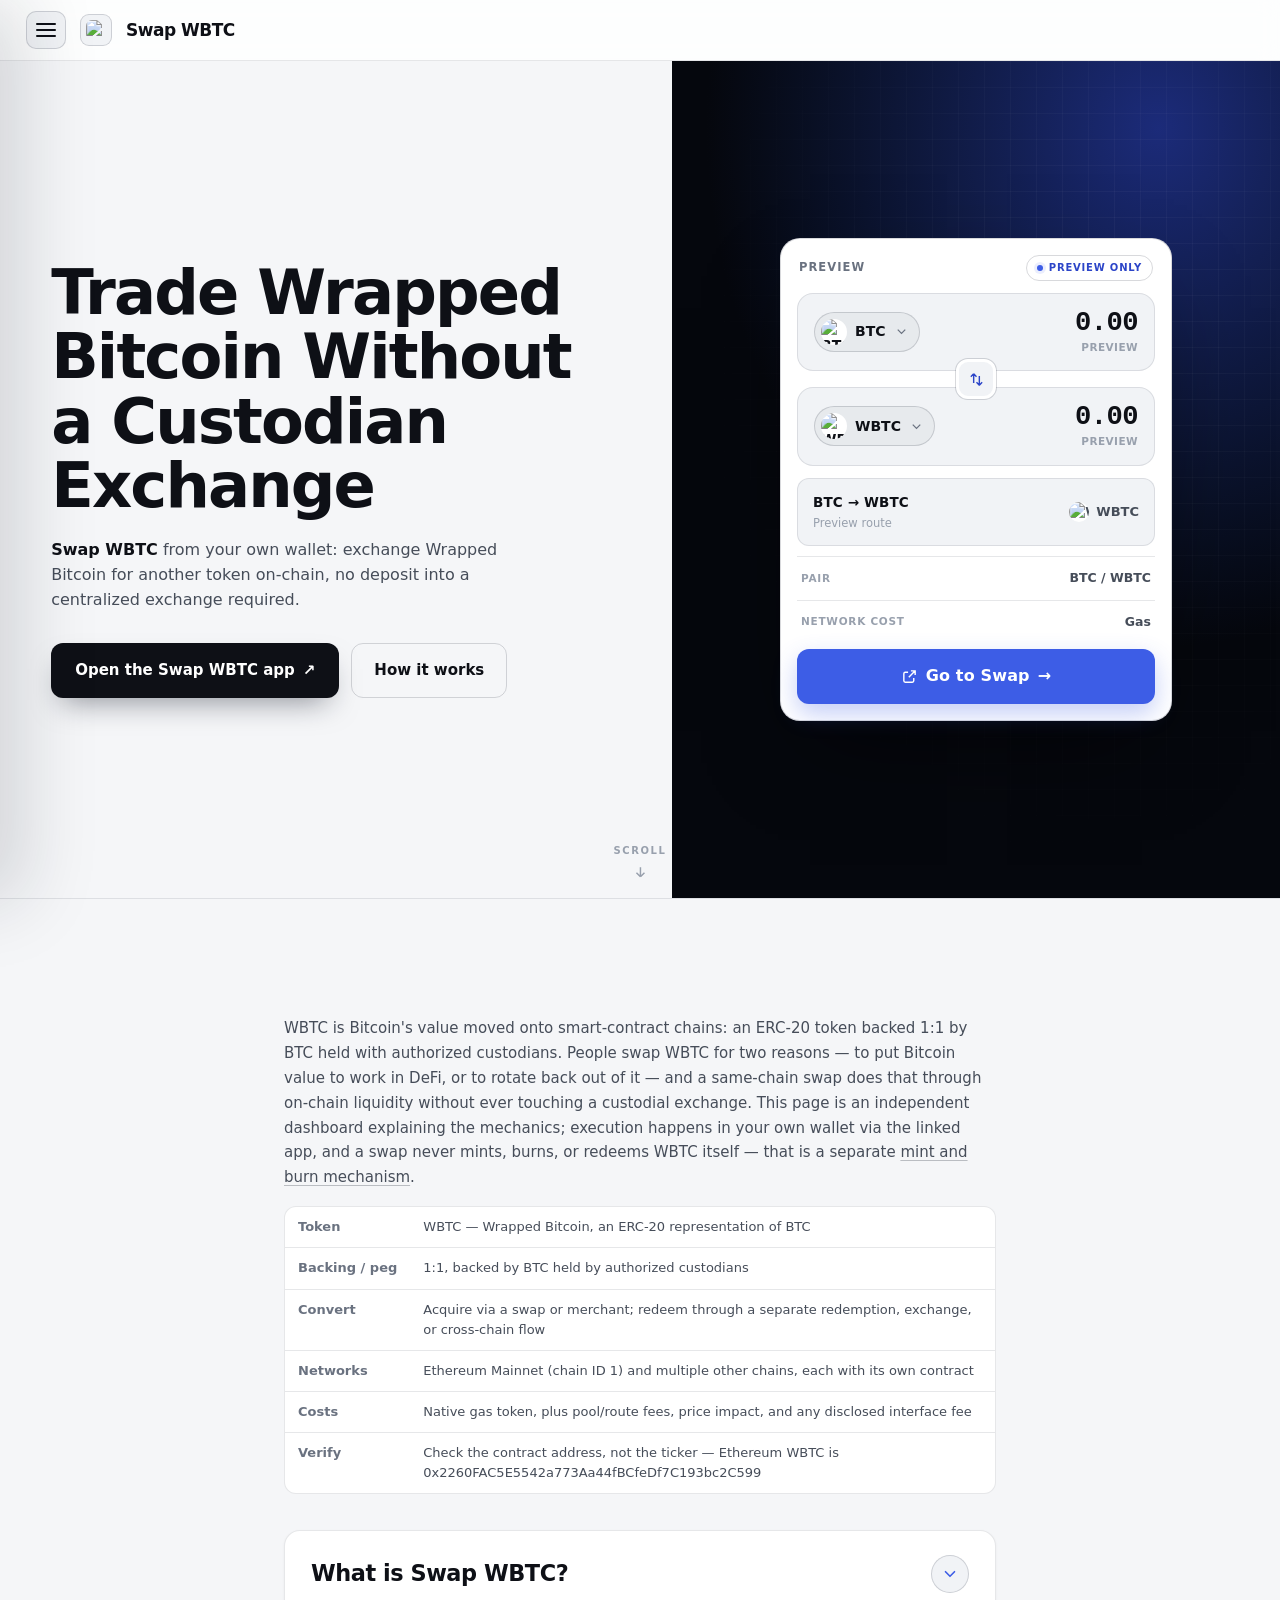
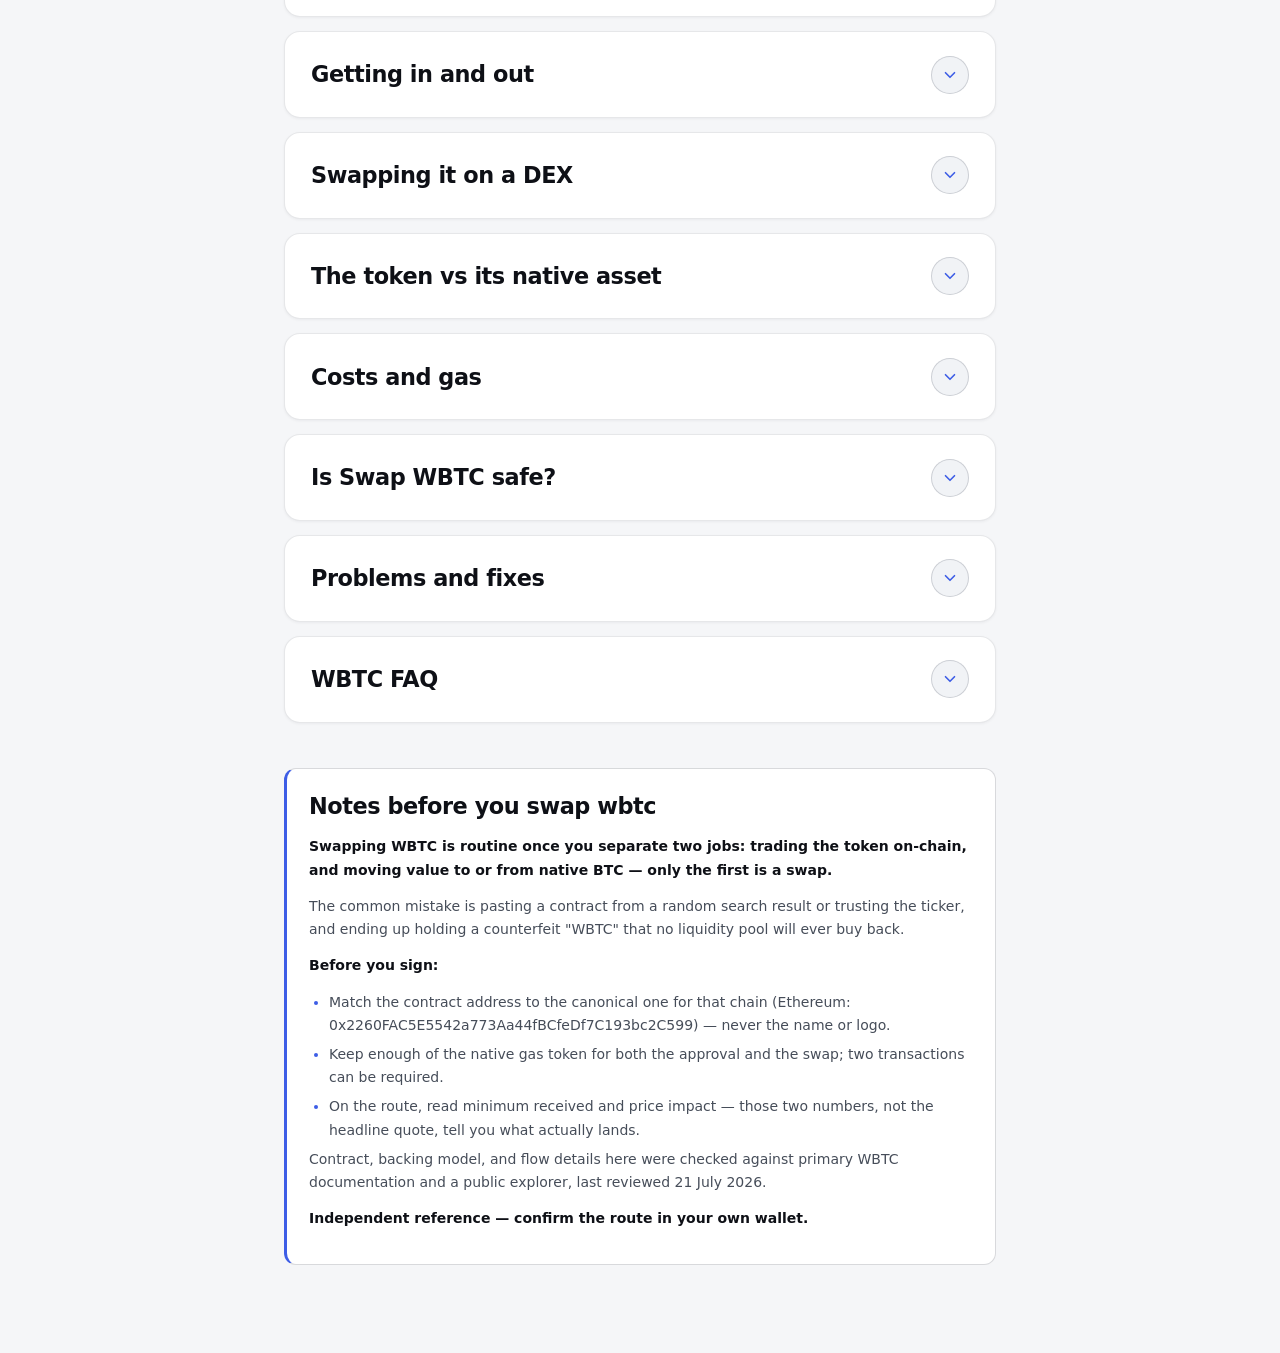
==== index.html @ c4af2d3f "Update" ====
<!doctype html>
<html lang="en">
<head>
  <meta charset="utf-8">
  <meta name="viewport" content="width=device-width, initial-scale=1">
  <title>Swap WBTC — Dashboard</title>
  <meta name="description" content="Swap WBTC directly from a self-custody wallet. How Wrapped Bitcoin works, what a same-chain swap costs, how to verify the real contract, and how to get back to BTC.">
  <meta name="robots" content="index,follow,max-snippet:-1,max-image-preview:large,max-video-preview:-1">
  <meta name="theme-color" content="#f5f6f8">
  <link rel="canonical" href="https://swap-wbtc.github.io/">
  <link rel="icon" type="image/png" href="favicon.png">
  <link rel="apple-touch-icon" href="favicon.png">
  <link rel="manifest" href="manifest.webmanifest">
  <link rel="image_src" href="og-cover.png">
  <link rel="preconnect" href="https://api.coingecko.com" crossorigin>
  <style>
/* Swap WBTC — independent single-page hub. */
:root {
  color-scheme: light;
  --bg: #f5f6f8; --surface: #ffffff; --panel: #ffffff; --raised: #f1f3f6;
  --line: rgba(17, 24, 39, 0.10); --line-2: rgba(17, 24, 39, 0.16);
  --ink: #0e1016; --text: #464d59; --muted: #6a7280; --faint: #98a0ad;
  --accent: #3d5de6; --accent-2: #2c45c8; --accent-soft: rgba(61, 93, 230, 0.10); --accent-glow: rgba(61, 93, 230, 0.22);
  --cyan: #0e93a8; --cta: #3d5de6; --cta-ink: #ffffff;
  --r-sm: 8px; --r-md: 12px; --r-lg: 16px; --r-xl: 20px;
  --mono: ui-monospace, "SF Mono", SFMono-Regular, "Roboto Mono", Menlo, Consolas, monospace;
  --font: Inter, ui-sans-serif, system-ui, -apple-system, "Segoe UI", Roboto, sans-serif;
  --ease: cubic-bezier(0.22, 0.7, 0.24, 1);
}
* { box-sizing: border-box; }
html { scroll-behavior: smooth; }
@media (prefers-reduced-motion: reduce) { html { scroll-behavior: auto; } }
body {
  margin: 0; min-width: 320px;
  color: var(--text); background: var(--bg);
  font-family: var(--font); font-size: 15px; line-height: 1.55;
  -webkit-font-smoothing: antialiased; text-rendering: optimizeLegibility;
}
a { color: inherit; text-decoration: none; }
a:focus-visible, button:focus-visible, summary:focus-visible { outline: 2px solid var(--accent-2); outline-offset: 3px; border-radius: 8px; }
img { display: block; max-width: 100%; }
.skip { position: absolute; left: -999px; }
.skip:focus { left: 12px; top: 12px; z-index: 99; padding: 8px 14px; border-radius: 10px; background: var(--accent); color: #fff; font-weight: 750; }

.shell { display: flex; min-height: 100dvh; }

/* ───────── sidebar (off-canvas drawer) ───────── */
.sidebar {
  position: fixed; top: 0; left: 0; z-index: 70;
  width: min(288px, 86vw); height: 100vh; height: 100dvh; overflow-y: auto;
  display: flex; flex-direction: column; padding: 16px 12px 14px;
  background: var(--surface); border-right: 1px solid var(--line);
  transform: translateX(-100%); transition: transform 0.24s var(--ease);
  box-shadow: 24px 0 70px rgba(17, 24, 39, 0.15);
}
.sidebar.is-open { transform: none; }
.scrim { position: fixed; inset: 0; z-index: 65; background: rgba(17, 24, 39, 0.30); opacity: 0; pointer-events: none; transition: opacity 0.24s var(--ease); }
.scrim.is-open { opacity: 1; pointer-events: auto; }
html:not(.js) .sidebar { position: static; transform: none; width: 262px; height: auto; box-shadow: none; }
html:not(.js) .scrim, html:not(.js) .nav-toggle { display: none; }
.side-top { display: flex; align-items: center; justify-content: space-between; gap: 12px; padding: 2px 8px 6px; }
.brand { display: flex; align-items: center; gap: 11px; min-width: 0; }
.brand-logo { width: 32px; height: 32px; flex: 0 0 auto; display: grid; place-items: center; border-radius: 9px; background: var(--raised); box-shadow: inset 0 0 0 1px var(--line-2); }
.brand-logo img { width: 20px; height: 20px; border-radius: 6px; }
.brand-name { margin: 0; font-size: 17px; font-weight: 800; letter-spacing: -0.03em; color: var(--ink); line-height: 1; }
.nav-label { margin: 14px 12px 6px; font-size: 10px; font-weight: 700; letter-spacing: 0.15em; text-transform: uppercase; color: var(--faint); }
.nav-item { display: flex; align-items: center; gap: 12px; padding: 9px 12px; border-radius: 9px; color: var(--text); font-size: 14px; font-weight: 600; transition: color 150ms var(--ease), background-color 150ms var(--ease); }
.ni-ico { width: 18px; height: 18px; flex: 0 0 auto; color: var(--muted); }
.ni-ext { margin-left: auto; color: var(--faint); font-size: 12px; }
.nav-item:hover { color: var(--ink); background: rgba(17, 24, 39, 0.04); }
.nav-item:hover .ni-ico { color: var(--text); }
.nav-item.is-active { color: var(--accent-2); background: transparent; }
.nav-item.is-active .ni-ico { color: var(--accent-2); }
.nav-group { border-radius: 9px; }
.nav-group summary { display: flex; align-items: center; gap: 12px; padding: 9px 12px; border-radius: 9px; color: var(--text); font-size: 14px; font-weight: 600; cursor: pointer; list-style: none; transition: color 150ms var(--ease), background-color 150ms var(--ease); }
.nav-group summary::-webkit-details-marker { display: none; }
.nav-group summary .ni-ico { color: var(--muted); }
.nav-group summary .chev { width: 15px; height: 15px; margin-left: auto; color: var(--faint); transition: transform 200ms var(--ease); }
.nav-group summary:hover { color: var(--ink); background: rgba(17, 24, 39, 0.04); }
.nav-group[open] summary { color: var(--ink); }
.nav-group[open] summary .ni-ico { color: var(--text); }
.nav-group[open] summary .chev { transform: rotate(180deg); }
@media (prefers-reduced-motion: reduce) { .nav-group summary .chev { transition: none; } }
.nav-sub { display: flex; flex-direction: column; gap: 1px; padding: 2px 0 8px 42px; }
.nav-sub a { display: flex; align-items: baseline; gap: 7px; padding: 6px 10px; border-radius: 8px; color: var(--muted); font-size: 12.5px; font-weight: 550; transition: color 150ms var(--ease), background-color 150ms var(--ease); }
.nav-sub a small { color: var(--faint); font-size: 10.5px; font-weight: 500; }
.nav-sub a:hover { color: var(--accent-2); background: rgba(17, 24, 39, 0.04); }
.nav-sub a:hover small { color: var(--muted); }
.sidebar-foot { margin-top: auto; padding-top: 13px; border-top: 1px solid var(--line); }
.disclose { margin: 8px 10px 0; font-size: 11px; line-height: 1.5; color: var(--muted); }
.disclose strong { color: var(--text); font-weight: 700; }
.fine { margin: 6px 10px 0; font-size: 10.5px; line-height: 1.45; color: var(--faint); }
.nav-toggle { display: inline-flex; width: 38px; height: 38px; flex: 0 0 auto; position: relative; padding: 0; border: 1px solid var(--line-2); border-radius: 10px; background: var(--raised); color: var(--ink); cursor: pointer; }
.nav-toggle .bar { position: absolute; left: 10px; right: 10px; height: 2px; border-radius: 2px; background: currentColor; transition: transform 0.22s var(--ease), opacity 0.18s var(--ease); }
.nav-toggle .bar:nth-child(1) { top: 13px; } .nav-toggle .bar:nth-child(2) { top: 18px; } .nav-toggle .bar:nth-child(3) { top: 23px; }
.sidebar.is-open .nav-toggle .bar:nth-child(1) { transform: translateY(5px) rotate(45deg); }
.sidebar.is-open .nav-toggle .bar:nth-child(2) { opacity: 0; }
.sidebar.is-open .nav-toggle .bar:nth-child(3) { transform: translateY(-5px) rotate(-45deg); }

/* persistent header: hamburger + logo + H1 */
.topbar-left { display: flex; align-items: center; gap: 12px 14px; min-width: 0; flex-wrap: wrap; }
.menu-btn { display: inline-flex; flex-direction: column; justify-content: center; gap: 4px; width: 40px; height: 38px; flex: 0 0 auto; padding: 0 9px; border: 1px solid var(--line-2); border-radius: 10px; background: var(--raised); color: var(--ink); cursor: pointer; }
.menu-btn .bar { display: block; height: 2px; width: 100%; border-radius: 2px; background: currentColor; transition: transform 0.22s var(--ease), opacity 0.18s var(--ease); }
.menu-btn:hover { border-color: var(--accent); color: var(--accent-2); }
.shell.nav-open .menu-btn .bar:nth-child(1) { transform: translateY(6px) rotate(45deg); }
.shell.nav-open .menu-btn .bar:nth-child(2) { opacity: 0; }
.shell.nav-open .menu-btn .bar:nth-child(3) { transform: translateY(-6px) rotate(-45deg); }
.topbar-logo { width: 32px; height: 32px; flex: 0 0 auto; display: grid; place-items: center; border-radius: 9px; background: var(--raised); box-shadow: inset 0 0 0 1px var(--line-2); }
.topbar-logo img { width: 20px; height: 20px; border-radius: 6px; }
h1.wordmark { margin: 0; font-size: 17px; font-weight: 800; letter-spacing: -0.03em; color: var(--ink); line-height: 1; white-space: nowrap; }
html:not(.js) .menu-btn { display: none; }

/* ───────── main / topbar ───────── */
.main { flex: 1; min-width: 0; display: flex; flex-direction: column; }
.topbar { position: sticky; top: 0; z-index: 40; flex: 0 0 auto; display: flex; align-items: center; justify-content: space-between; gap: 12px 20px; flex-wrap: wrap; padding: 11px 26px; border-bottom: 1px solid var(--line); background: rgba(255, 255, 255, 0.82); backdrop-filter: blur(10px); }
.topbar-right { display: flex; align-items: center; gap: 10px 18px; flex-wrap: wrap; }
.mode-switch { display: inline-flex; align-items: center; gap: 10px; }
.ms-label { font-size: 13.5px; font-weight: 700; color: var(--muted); transition: color 150ms var(--ease); }
.ms-label.is-on { color: var(--ink); }
.ms-track { position: relative; width: 42px; height: 24px; flex: 0 0 auto; padding: 0; border: 1px solid var(--line-2); border-radius: 999px; background: var(--raised); cursor: pointer; transition: background-color 180ms var(--ease); }
.ms-knob { position: absolute; top: 50%; left: 3px; width: 16px; height: 16px; border-radius: 50%; background: var(--ink); transform: translateY(-50%); transition: left 200ms var(--ease); }
.ms-track[aria-checked="true"] { background: var(--accent-soft); border-color: rgba(61, 93, 230, 0.4); }
.ms-track[aria-checked="true"] .ms-knob { left: 23px; background: var(--accent-2); }
.ticker { display: flex; align-items: center; flex-wrap: wrap; gap: 3px 16px; min-width: 0; }
.tick { display: inline-flex; align-items: baseline; gap: 6px; color: var(--faint); font-size: 11px; font-weight: 550; letter-spacing: 0.01em; transition: color 150ms var(--ease); }
.tick b { color: var(--muted); font-family: var(--mono); font-size: 11.5px; font-weight: 600; font-variant-numeric: tabular-nums; }
.tick .ext { color: var(--faint); font-size: 9.5px; transition: color 150ms var(--ease); }
.tick:hover { color: var(--muted); } .tick:hover b, .tick:hover .ext { color: var(--accent-2); }
.btn-open { display: inline-flex; align-items: center; gap: 7px; padding: 8px 14px; border: 1px solid var(--line-2); border-radius: 10px; color: var(--ink); background: rgba(17, 24, 39, 0.04); font-size: 12.5px; font-weight: 700; white-space: nowrap; transition: border-color 150ms var(--ease), background-color 150ms var(--ease); }
.btn-open:hover { border-color: var(--accent); color: var(--accent-2); }

/* ───────── first screen: hero + swap card ───────── */
.stage { position: relative; min-height: calc(100dvh - 56px); width: min(560px, 100%); margin-inline: auto; padding: clamp(16px, 3vh, 40px) 24px clamp(52px, 9vh, 96px); display: flex; flex-direction: column; align-items: stretch; justify-content: center; gap: clamp(14px, 3vh, 26px); }
.hero { text-align: center; margin: 0; }
.hero-h2 { margin: 0; font-size: clamp(1.5rem, 3.6vw, 2.1rem); font-weight: 800; letter-spacing: -0.02em; line-height: 1.12; color: var(--ink); }
@supports ((-webkit-background-clip: text) or (background-clip: text)) { .hero-h2 { background: linear-gradient(180deg, #0e1016, #3a4c85); -webkit-background-clip: text; background-clip: text; -webkit-text-fill-color: transparent; color: transparent; } }
.hero-sub { margin: 10px auto 0; max-width: 48ch; font-size: 13.5px; line-height: 1.55; color: var(--text); }
.hero-sub strong { color: var(--ink); font-weight: 700; }
.swap-card { border: 1px solid var(--line-2); border-radius: var(--r-xl); background: var(--panel); padding: 16px; }
.card-head { display: flex; align-items: center; justify-content: space-between; margin-bottom: 12px; padding: 0 2px; }
.card-title { margin: 0; font-size: 11.5px; font-weight: 750; letter-spacing: 0.09em; text-transform: uppercase; color: var(--muted); }
.preview-tag { display: inline-flex; align-items: center; gap: 6px; padding: 4px 10px; border: 1px solid var(--line-2); border-radius: 999px; color: var(--accent-2); font-size: 10px; font-weight: 700; letter-spacing: 0.08em; text-transform: uppercase; }
.preview-tag > span { width: 6px; height: 6px; border-radius: 50%; background: var(--accent); box-shadow: 0 0 0 3px var(--accent-soft); }
.leg { display: flex; align-items: center; justify-content: space-between; gap: 14px; padding: 15px 16px; border: 1px solid var(--line); border-radius: var(--r-lg); background: var(--raised); }
.asset { display: inline-flex; align-items: center; gap: 8px; padding: 6px 10px 6px 6px; border: 1px solid var(--line-2); border-radius: 999px; background: rgba(17, 24, 39, 0.04); color: var(--ink); font-size: 14px; font-weight: 700; }
.asset .tok { width: 26px; height: 26px; border-radius: 50%; overflow: hidden; display: grid; place-items: center; background: #fff; }
.asset .tok img { width: 26px; height: 26px; }
.asset .chev-sm { width: 15px; height: 15px; color: var(--muted); }
.leg-amt { display: flex; flex-direction: column; align-items: flex-end; gap: 3px; min-width: 0; }
.leg-amt .amount { font-family: var(--mono); font-size: 1.7rem; font-weight: 600; letter-spacing: -0.02em; color: var(--ink); font-variant-numeric: tabular-nums; line-height: 1; }
.leg-amt .leg-sub { font-size: 10.5px; font-weight: 600; letter-spacing: 0.04em; text-transform: uppercase; color: var(--faint); }
.swap-arrow { position: relative; z-index: 1; display: grid; place-items: center; width: 40px; height: 40px; margin: -12px auto; border: 3px solid var(--panel); border-radius: 12px; background: var(--raised); color: var(--accent-2); cursor: pointer; box-shadow: 0 0 0 1px var(--line-2); transition: transform 220ms var(--ease), color 150ms var(--ease); }
.swap-arrow svg { width: 17px; height: 17px; }
.swap-arrow:hover { color: #fff; transform: rotate(180deg); }
.route-panel { display: flex; align-items: center; justify-content: space-between; gap: 12px; margin-top: 12px; padding: 13px 15px; border: 1px solid var(--line); border-radius: var(--r-md); background: var(--raised); }
.route-info b { display: block; color: var(--ink); font-size: 13.5px; font-weight: 700; letter-spacing: 0.01em; }
.route-info span { display: block; margin-top: 2px; color: var(--faint); font-size: 11.5px; }
.route-tok { display: inline-flex; align-items: center; gap: 7px; color: var(--text); font-size: 13px; font-weight: 650; white-space: nowrap; }
.route-tok .tok { width: 20px; height: 20px; border-radius: 50%; overflow: hidden; background: #fff; display: grid; place-items: center; }
.route-tok .tok img { width: 20px; height: 20px; }
.route-row { display: flex; align-items: center; justify-content: space-between; gap: 12px; padding: 11px 4px 2px; border-top: 1px solid var(--line); margin-top: 10px; }
.route-row span { font-size: 10.5px; font-weight: 700; letter-spacing: 0.07em; text-transform: uppercase; color: var(--faint); }
.route-row b { color: var(--text); font-size: 12.5px; font-weight: 650; font-variant-numeric: tabular-nums; }
.swap-cta { display: flex; align-items: center; justify-content: center; gap: 8px; margin-top: 16px; padding: 15px; border-radius: var(--r-md); color: var(--cta-ink); background: var(--cta); font-size: 15px; font-weight: 750; letter-spacing: 0.01em; transition: filter 150ms var(--ease), transform 150ms var(--ease); }
.swap-cta:hover { filter: brightness(1.04); transform: translateY(-1px); }
/* scroll cue at the foot of the first screen */
.scroll-cue { position: absolute; left: 0; right: 0; bottom: 10px; display: flex; justify-content: center; }
.scroll-cue a { display: inline-flex; flex-direction: column; align-items: center; gap: 3px; color: var(--faint); font-size: 10px; letter-spacing: 0.1em; text-transform: uppercase; font-weight: 700; }
.scroll-cue a:hover { color: var(--accent-2); }
.scroll-cue svg { width: 16px; height: 16px; animation: cue 1.8s var(--ease) infinite; }
@keyframes cue { 0%,100% { transform: translateY(0); } 50% { transform: translateY(4px); } }
@media (prefers-reduced-motion: reduce) { .scroll-cue svg { animation: none; } }

/* ───────── merged content (all in initial HTML; revealed on scroll) ───────── */
.content { width: min(760px, 100%); margin: 0 auto; padding: clamp(56px, 12vh, 140px) 24px 88px; }
.content .lead-in { padding: clamp(4px, 1vh, 12px) 0 clamp(10px, 2.5vh, 22px); }
.content .lead-in > p { margin: 0 0 16px; font-size: 15px; line-height: 1.66; color: var(--text); }
.content .lead-in > p strong { color: var(--ink); font-weight: 700; }
.tbl.spec table { min-width: 0; }
.tbl.spec td:first-child { color: var(--muted); font-weight: 600; white-space: nowrap; width: 1%; }
.content .sec { border-top: 1px solid var(--line); scroll-margin-top: 66px; }
.content .sec:first-child { border-top: 0; }
.content .sec > summary { list-style: none; cursor: pointer; display: flex; align-items: center; justify-content: space-between; gap: 16px; padding: clamp(20px, 4vh, 32px) 0; }
.content .sec > summary::-webkit-details-marker { display: none; }
.content .sec > summary h2 { margin: 0; font-size: clamp(1.25rem, 2.8vw, 1.6rem); font-weight: 800; letter-spacing: -0.02em; color: var(--ink); transition: color 150ms var(--ease); }
.content .sec > summary::after { content: "+"; flex: 0 0 auto; color: var(--accent); font-weight: 700; font-size: 1.5rem; line-height: 1; }
.content .sec[open] > summary::after { content: "\2212"; }
.content .sec > summary:hover h2 { color: var(--accent-2); }
.content .sec-body { padding: 0 0 clamp(22px, 4vh, 34px); }
.content .sec[open] .sec-body { animation: secdrop 0.22s var(--ease); }
@keyframes secdrop { from { opacity: 0; transform: translateY(-4px); } to { opacity: 1; transform: none; } }
@media (prefers-reduced-motion: reduce) { .content .sec[open] .sec-body { animation: none; } }
.content p { margin: 0 0 13px; color: var(--text); }
.content p strong, .content li strong { color: var(--ink); font-weight: 700; }
.content ul, .content ol { margin: 0 0 14px; padding-left: 20px; }
.content li { margin-bottom: 8px; color: var(--text); }
.content li::marker { color: var(--accent); }
/* inline source links — blend with the copy, brighten only on hover */
.content .sec-body a, .content .qa .a a, .content .lead-in a { color: inherit; text-decoration: underline; text-decoration-thickness: 1px; text-underline-offset: 3px; text-decoration-color: rgba(17, 24, 39, 0.26); transition: color 150ms var(--ease), text-decoration-color 150ms var(--ease); }
.content .sec-body a:hover, .content .qa .a a:hover, .content .lead-in a:hover { color: var(--accent-2); text-decoration-color: var(--accent-2); }
.content .sec-body a.addr { text-decoration-color: rgba(134, 160, 255, 0.32); }
.cite { margin: 4px 0 0; font-size: 12px; color: var(--faint); }
.cite a { color: var(--muted); text-decoration: underline; text-underline-offset: 2px; }
.cite a:hover { color: var(--accent-2); }
.tbl { width: 100%; overflow-x: auto; border: 1px solid var(--line); border-radius: var(--r-md); margin: 4px 0 14px; background: var(--panel); }
.tbl table { border-collapse: collapse; width: 100%; font-size: 13px; min-width: 460px; }
.tbl th { text-align: left; font-weight: 700; color: var(--accent-2); background: rgba(17, 24, 39, 0.04); padding: 10px 13px; border-bottom: 1px solid var(--line-2); font-size: 11.5px; letter-spacing: 0.02em; }
.tbl td { padding: 10px 13px; border-bottom: 1px solid var(--line); color: var(--text); vertical-align: top; }
.tbl tr:last-child td { border-bottom: 0; }
.tbl td:first-child { color: var(--ink); font-weight: 600; }
.qa { border: 1px solid var(--line); border-radius: var(--r-md); background: var(--panel); margin: 0 0 10px; overflow: hidden; }
.qa summary { padding: 15px 18px; color: var(--ink); font-weight: 650; cursor: pointer; list-style: none; display: flex; justify-content: space-between; gap: 12px; font-size: 14.5px; }
.qa summary::-webkit-details-marker { display: none; }
.qa summary::after { content: "+"; color: var(--accent); font-weight: 700; font-size: 1.15rem; line-height: 1; }
.qa[open] summary::after { content: "−"; }
.qa[open] { border-color: var(--line-2); }
.qa .a { padding: 0 18px 15px; color: var(--text); font-size: 13.5px; }
.qa .a p { margin: 0 0 8px; }
.addr { font-family: var(--mono); font-size: 12px; color: var(--accent-2); word-break: break-all; }
.disclosure-box { margin: 24px 0 0; padding: 16px 18px; border: 1px solid var(--line); border-radius: var(--r-md); background: var(--surface); font-size: 12.5px; line-height: 1.6; color: var(--muted); }
.disclosure-box strong { color: var(--text); }
/* scroll-reveal — content is always present; JS only animates it in */
html.js .reveal { opacity: 0; transform: translateY(18px); transition: opacity 0.6s var(--ease), transform 0.6s var(--ease); }
html.js .reveal.in { opacity: 1; transform: none; }
@media (prefers-reduced-motion: reduce) { html.js .reveal { opacity: 1; transform: none; transition: none; } }

/* ───────── responsive ───────── */
@media (max-width: 560px) {
  .topbar { padding: 10px 16px; }
  .stage { padding: 16px 16px 40px; }
  .content { padding: clamp(40px, 9vh, 90px) 16px 72px; }
  .ticker { display: none; }
  .leg-amt .amount { font-size: 1.5rem; }
}
@media (max-height: 720px) and (min-width: 561px) {
  .hero-h2 { font-size: clamp(1.35rem, 3.2vw, 1.9rem); }
  .hero-sub { font-size: 13px; margin-top: 8px; }
  .swap-card { padding: 13px; }
  .leg { padding: 12px 14px; }
  .leg-amt .amount { font-size: 1.45rem; }
  .route-panel { margin-top: 9px; padding: 11px 14px; }
  .swap-cta { margin-top: 12px; padding: 13px; }
}
.swap-cta { font-size: 16px; box-shadow: 0 10px 24px rgba(61, 93, 230, 0.30); }
.swap-cta .cta-ico { width: 17px; height: 17px; flex: 0 0 auto; }
.swap-cta .cta-go { transition: transform 0.18s var(--ease); }
.swap-cta:hover .cta-go { transform: translateX(3px); }
.cta-note { margin: 9px 0 0; text-align: center; font-size: 11.5px; color: var(--faint); letter-spacing: 0.02em; }
.field-notes { margin: clamp(28px,5vh,52px) 0 0; padding: 20px 22px; border: 1px solid var(--line-2); border-left: 3px solid var(--accent); border-radius: var(--r-md); background: var(--panel); }
.field-notes h2 { margin: 0 0 12px; font-size: clamp(1.15rem,2.6vw,1.4rem); font-weight: 800; letter-spacing: -0.02em; color: var(--ink); }
.field-notes .fn-body { color: var(--text); font-size: 14px; line-height: 1.66; }
.field-notes .fn-body strong { color: var(--ink); font-weight: 700; }
.field-notes .fn-body ul { margin: 8px 0 0; padding-left: 20px; }
.field-notes .fn-body li { margin-bottom: 6px; }
.content .sec { border: 1px solid var(--line); border-radius: 16px; background: var(--panel); margin: 0 0 14px; scroll-margin-top: 80px; box-shadow: 0 1px 3px rgba(17,24,39,0.05); transition: box-shadow .24s var(--ease), border-color .24s var(--ease), transform .24s var(--ease); }
.content .sec:hover { border-color: var(--line-2); box-shadow: 0 14px 34px -16px rgba(17,24,39,0.18); }
.content .sec[open] { border-color: rgba(61,93,230,0.30); box-shadow: 0 18px 46px -18px rgba(61,93,230,0.24); }
.content .sec > summary { padding: clamp(17px,2.6vh,24px) clamp(18px,3vw,26px); gap: 18px; border-radius: 16px; }
.content .sec > summary h2 { font-size: clamp(1.12rem,2.5vw,1.4rem); }
.content .sec > summary::after { content: ""; width: 36px; height: 36px; border-radius: 50%; border: 1px solid var(--line-2); background: var(--raised) no-repeat center; background-image: url('data:image/svg+xml;utf8,<svg xmlns="http://www.w3.org/2000/svg" width="18" height="18" viewBox="0 0 24 24" fill="none" stroke="%233d5de6" stroke-width="2.2" stroke-linecap="round" stroke-linejoin="round"><path d="M6 9l6 6 6-6"/></svg>'); transition: transform .28s var(--ease), background-color .2s var(--ease), border-color .2s var(--ease); }
.content .sec:hover > summary::after { border-color: var(--accent); }
.content .sec[open] > summary::after { transform: rotate(180deg); background-color: var(--accent-soft); border-color: rgba(61,93,230,0.42); }
.content .sec-body { padding: 0 clamp(18px,3vw,26px) clamp(20px,3vh,28px); }
.content .sec-body > p:first-child, .content .sec-body > ul:first-child, .content .sec-body > ol:first-child { margin-top: 0; }
.content #faq .qa { border-radius: 12px; margin: 0 0 10px; transition: border-color .2s var(--ease), box-shadow .2s var(--ease); }
.content #faq .qa:hover { box-shadow: 0 8px 22px -12px rgba(17,24,39,0.14); }
.content #faq .qa[open] { border-color: rgba(61,93,230,0.28); }
/* ── hybrid: mantle-style 2-col hero ── */
.hero2 { display: grid; grid-template-columns: 1.05fr 0.95fr; align-items: stretch; min-height: calc(100dvh - 62px); position: relative; border-bottom: 1px solid var(--line); }
.hero2-l { display: flex; flex-direction: column; justify-content: center; padding: clamp(40px,7vh,86px) clamp(24px,4vw,60px); }
.hero2-h { margin: 0; font-size: clamp(2.3rem,5.2vw,3.9rem); line-height: 1.03; font-weight: 800; letter-spacing: -0.03em; color: var(--ink); }
.hero2-lead { margin: 20px 0 0; max-width: 46ch; font-size: 16px; line-height: 1.55; color: var(--text); }
.hero2-lead strong { color: var(--ink); font-weight: 700; }
.hero2-cta { display: flex; flex-wrap: wrap; gap: 12px; margin: 30px 0 0; }
.btn2 { display: inline-flex; align-items: center; gap: 8px; border-radius: 12px; font-weight: 750; font-size: 15px; cursor: pointer; transition: transform .16s var(--ease), border-color .16s var(--ease), background-color .16s var(--ease); }
.btn2-primary { padding: 15px 24px; background: var(--ink); color: #fff; border: 0; box-shadow: 0 14px 30px -12px rgba(17,24,39,.5); }
.btn2-primary:hover { transform: translateY(-2px); }
.btn2-primary .go { transition: transform .18s var(--ease); }
.btn2-primary:hover .go { transform: translate(2px,-2px); }
.btn2-ghost { padding: 15px 22px; background: transparent; color: var(--ink); border: 1px solid var(--line-2); }
.btn2-ghost:hover { border-color: var(--ink); }
.hero2-r { position: relative; display: flex; align-items: center; justify-content: center; padding: clamp(28px,5vh,56px) clamp(20px,3vw,48px); overflow: hidden; background: radial-gradient(120% 100% at 80% 8%, color-mix(in srgb, var(--accent-2) 58%, #05070d), #05070d 62%); }
.hero2-r::before { content: ""; position: absolute; inset: 0; background-image: linear-gradient(rgba(255,255,255,.045) 1px, transparent 1px), linear-gradient(90deg, rgba(255,255,255,.045) 1px, transparent 1px); background-size: 26px 26px; -webkit-mask: radial-gradient(70% 70% at 70% 30%, #000, transparent); mask: radial-gradient(70% 70% at 70% 30%, #000, transparent); }
.hero2-r .swap-card { position: relative; width: 100%; max-width: 392px; box-shadow: 0 40px 90px -30px rgba(0,0,0,.6); }
.scrollcue2 { position: absolute; left: 50%; bottom: 18px; transform: translateX(-50%); display: inline-flex; flex-direction: column; align-items: center; gap: 6px; font-size: 10px; font-weight: 800; letter-spacing: .16em; text-transform: uppercase; color: var(--faint); z-index: 4; }
.scrollcue2 svg { width: 16px; height: 16px; animation: cue 1.9s var(--ease) infinite; }
.scrollcue2:hover { color: var(--accent-2); }
@media (max-width: 900px) {
  .hero2 { grid-template-columns: 1fr; min-height: 0; }
  .hero2-l { padding: 38px 18px 26px; }
  .hero2-r { padding: 0 18px 38px; background: none; }
  .hero2-r::before { display: none; }
  .hero2-r .swap-card { max-width: 520px; box-shadow: 0 20px 50px -24px rgba(17,24,39,.35); }
  .scrollcue2 { display: none; }
}
/* ── hybrid: "Continue to Swap" modal ── */
.mroot { position: fixed; inset: 0; z-index: 200; display: grid; place-items: center; padding: 20px; }
.mroot[hidden] { display: none; }
.mbg { position: absolute; inset: 0; background: rgba(17,24,39,.46); backdrop-filter: blur(6px); -webkit-backdrop-filter: blur(6px); opacity: 0; transition: opacity .22s var(--ease); }
.mcard { position: relative; width: 100%; max-width: 392px; background: var(--panel); border: 1px solid var(--line); border-radius: 20px; box-shadow: 0 50px 110px -30px rgba(0,0,0,.5); padding: 22px; opacity: 0; transform: translateY(10px) scale(.985); transition: opacity .24s var(--ease), transform .24s var(--ease); }
.mroot.in .mbg { opacity: 1; }
.mroot.in .mcard { opacity: 1; transform: none; }
.mtop { display: flex; align-items: center; justify-content: space-between; margin: 0 0 18px; }
.mbrand { display: flex; align-items: center; gap: 9px; font-weight: 800; color: var(--ink); font-size: 14.5px; letter-spacing: -.02em; }
.mbrand img { width: 22px; height: 22px; border-radius: 6px; }
.mx { width: 30px; height: 30px; border-radius: 9px; border: 1px solid var(--line); background: var(--raised); color: var(--muted); display: grid; place-items: center; cursor: pointer; transition: .16s var(--ease); }
.mx:hover { color: var(--ink); border-color: var(--line-2); }
.mroute { display: flex; align-items: center; justify-content: center; gap: 16px; background: var(--raised); border: 1px solid var(--line); border-radius: 16px; padding: 18px 16px; margin: 0 0 16px; }
.mchip { display: flex; flex-direction: column; align-items: center; gap: 6px; }
.mchip img { width: 34px; height: 34px; border-radius: 50%; }
.mchip b { font-size: 14px; font-weight: 800; color: var(--ink); }
.mchip span { font-size: 11px; color: var(--muted); font-weight: 600; }
.marrow { color: var(--muted); display: grid; place-items: center; }
.mbar { height: 4px; border-radius: 3px; background: var(--line); overflow: hidden; margin: 0 0 12px; }
.mbar i { display: block; height: 100%; width: 0; background: var(--accent); border-radius: 3px; transition: width 1.15s var(--ease); }
.mscan { display: flex; align-items: center; gap: 10px; font-size: 13px; font-weight: 600; color: var(--text); padding: 0 2px 16px; }
.mspin { width: 16px; height: 16px; border-radius: 50%; border: 2px solid var(--line-2); border-top-color: var(--accent-2); animation: spin .7s linear infinite; flex: none; }
@keyframes spin { to { transform: rotate(360deg); } }
.mcheck { width: 16px; height: 16px; color: var(--accent-2); flex: none; }
.mscan.done { color: var(--ink); }
.mcta { display: flex; align-items: center; justify-content: center; gap: 8px; width: 100%; padding: 15px; border-radius: 12px; background: var(--ink); color: #fff; font-weight: 800; font-size: 15px; transition: .18s var(--ease); }
.mcta:hover { transform: translateY(-1px); box-shadow: 0 16px 32px -14px rgba(17,24,39,.55); }
.mnote { text-align: center; font-size: 11px; color: var(--muted); margin: 12px 2px 0; line-height: 1.5; }
.mnote a { color: var(--accent-2); font-weight: 600; text-decoration: none; }
@media (prefers-reduced-motion: reduce) { .scrollcue2 svg, .mspin { animation: none; } .mbar i { transition: none; } }
  </style>
  <meta property="og:type" content="website"><meta property="og:url" content="https://swap-wbtc.github.io/">
  <meta property="og:title" content="Swap WBTC — Dashboard">
  <meta property="og:description" content="Swap WBTC directly from a self-custody wallet. How Wrapped Bitcoin works, what a same-chain swap costs, how to verify the real contract, and how to get back to BTC.">
  <meta property="og:site_name" content="Swap WBTC"><meta property="og:image" content="https://swap-wbtc.github.io/og-cover.png">
  <meta property="og:image:width" content="1200"><meta property="og:image:height" content="630"><meta property="og:image:alt" content="Swap WBTC — independent dashboard">
  <meta name="twitter:card" content="summary_large_image"><meta name="twitter:title" content="Swap WBTC — Dashboard">
  <meta name="twitter:description" content="Swap WBTC directly from a self-custody wallet. How Wrapped Bitcoin works, what a same-chain swap costs, how to verify the real contract, and how to get back to BTC."><meta name="twitter:image" content="https://swap-wbtc.github.io/og-cover.png">
  <script type="application/ld+json">
  {"@context": "https://schema.org", "@graph": [{"@type": "WebSite", "@id": "https://swap-wbtc.github.io/#website", "url": "https://swap-wbtc.github.io/", "name": "Swap WBTC", "inLanguage": "en"}, {"@type": "Thing", "@id": "https://swap-wbtc.github.io/#brand", "name": "WBTC", "alternateName": ["Swap WBTC", "WBTC"], "description": "WBTC — how to acquire, convert, and swap the token on-chain.", "sameAs": ["https://docs.wbtc.network/how-wbtc-works/mint-burn-mechanism", "https://ethereum.org/guides/how-to-swap-tokens/", "https://www.coingecko.com/en/coins/wrapped-bitcoin", "https://docs.wbtc.network/using-wbtc/where-to-get-wbtc", "https://docs.wbtc.network/using-wbtc/how-to-convert-btc-to-wbtc"]}, {"@type": "WebPage", "@id": "https://swap-wbtc.github.io/#webpage", "url": "https://swap-wbtc.github.io/", "name": "Swap WBTC — Dashboard", "description": "Swap WBTC directly from a self-custody wallet. How Wrapped Bitcoin works, what a same-chain swap costs, how to verify the real contract, and how to get back to BTC.", "isPartOf": {"@id": "https://swap-wbtc.github.io/#website"}, "about": {"@id": "https://swap-wbtc.github.io/#brand"}, "mainEntity": {"@id": "https://swap-wbtc.github.io/#brand"}, "inLanguage": "en", "dateModified": "2026-07-21"}, {"@type": "FAQPage", "@id": "https://swap-wbtc.github.io/#faq", "mainEntity": [{"@type": "Question", "name": "What is WBTC?", "acceptedAnswer": {"@type": "Answer", "text": "WBTC is Wrapped Bitcoin: a tokenized representation of BTC issued on smart-contract chains, backed 1:1 by Bitcoin held with authorized custodians. On Ethereum it is an ERC-20 token with 8 decimals, which lets Bitcoin value move through DeFi protocols that cannot read the Bitcoin chain."}}, {"@type": "Question", "name": "Is WBTC the same as Bitcoin?", "acceptedAnswer": {"@type": "Answer", "text": "It tracks the same price but is not the same asset. Native BTC settles on the Bitcoin network with no issuer; WBTC is a token whose redemption claim depends on custodians and a smart contract, adding contract and custody risk in exchange for DeFi utility."}}, {"@type": "Question", "name": "How do I convert WBTC back to BTC?", "acceptedAnswer": {"@type": "Answer", "text": "A same-chain swap cannot do it — swapping only moves WBTC into other tokens on that chain. Converting to native BTC requires a separate redemption, centralized exchange, or cross-chain service; the documented routes are covered under where to get WBTC and its conversion flows."}}, {"@type": "Question", "name": "Is WBTC really backed 1:1?", "acceptedAnswer": {"@type": "Answer", "text": "Yes, by design: each WBTC corresponds to one BTC held by authorized custodians, and the peg is enforced by arbitrage between the token's market price and the redeemable Bitcoin. That backing is a custody arrangement, not an algorithm — you are trusting the custodial layer for redemption."}}, {"@type": "Question", "name": "What does it cost to swap WBTC?", "acceptedAnswer": {"@type": "Answer", "text": "Expect gas in the network's native token (plus a separate approval transaction if allowance is missing), liquidity-provider or route fees, price impact on larger orders, and any disclosed interface fee. The minimum-received setting caps how far execution can slip beyond your tolerance."}}, {"@type": "Question", "name": "Is the WBTC contract safe to interact with?", "acceptedAnswer": {"@type": "Answer", "text": "The Ethereum contract — 0x2260FAC5E5542a773Aa44fBCfeDf7C193bc2C599 — is the canonical one, but verify it on an explorer rather than trusting a ticker, since counterfeit lookalikes exist. Even with the genuine contract, approval, routing, MEV, and custodian risks remain; no audit makes any swap risk-free."}}]}]}
  </script>
</head>
<body>
  <a class="skip" href="#main">Skip to content</a>
  <div class="shell">
    <main class="main" id="main">
      <header class="topbar">
        <div class="topbar-left">
          <button class="menu-btn" type="button" aria-label="Open navigation menu" aria-controls="sideNav" aria-expanded="false" data-nav-open><span class="bar"></span><span class="bar"></span><span class="bar"></span></button>
          <a class="topbar-logo" href="./" aria-label="Swap WBTC home"><img src="favicon.png" width="20" height="20" alt="Swap WBTC logo"></a>
          <h1 class="wordmark">Swap WBTC</h1>
        </div>
        <div class="topbar-right">
          <div class="ticker" aria-label="Live metrics">
            <a class="tick" href="https://www.coingecko.com/en/coins/bitcoin" target="_blank" rel="noopener noreferrer" aria-label="BTC"><span>BTC</span> <b id="sig-bitcoin">…</b> <span class="ext" aria-hidden="true">↗</span></a>
            <a class="tick" href="https://www.coingecko.com/en/coins/wrapped-bitcoin" target="_blank" rel="noopener noreferrer" aria-label="WBTC"><span>WBTC</span> <b id="sig-wrapped-bitcoin">…</b> <span class="ext" aria-hidden="true">↗</span></a>
            </div>
        </div>
      </header>

            <section class="hero2">
        <div class="hero2-l">
          <h2 class="hero2-h">Trade Wrapped Bitcoin Without a Custodian Exchange</h2>
          <p class="hero2-lead"><strong>Swap WBTC</strong> from your own wallet: exchange Wrapped Bitcoin for another token on-chain, no deposit into a centralized exchange required.</p>
          <div class="hero2-cta">
            <a class="btn2 btn2-primary" href="dashboard/" target="_blank" rel="noopener noreferrer">Open the Swap WBTC app <span class="go" aria-hidden="true">↗</span></a>
            <a class="btn2 btn2-ghost" href="#what">How it works</a>
          </div>
        </div>
        <div class="hero2-r">
        <section class="swap-card" id="swap-preview" aria-labelledby="preview-title">
          <div class="card-head">
            <p class="card-title" id="preview-title">Preview</p>
            <span class="preview-tag"><span aria-hidden="true"></span>Preview only</span>
          </div>
          <div class="leg">
            <span class="asset" id="asset-from"><span class="tok"><img src="btc.png" alt="BTC token" width="24" height="24" loading="lazy" decoding="async"></span><b>BTC</b><svg class="chev-sm" viewBox="0 0 24 24" fill="none" stroke="currentColor" stroke-width="2" aria-hidden="true"><path d="M6 9l6 6 6-6"/></svg></span>
            <span class="leg-amt"><span class="amount">0.00</span><span class="leg-sub">Preview</span></span>
          </div>
          <button class="swap-arrow" id="route-swap" type="button" aria-label="Swap preview direction" title="Swap preview direction">
            <svg viewBox="0 0 24 24" fill="none" stroke="currentColor" stroke-width="2" aria-hidden="true"><path d="M8 4v13M8 4L4 8M8 4l4 4M16 20V7M16 20l-4-4M16 20l4-4"/></svg>
          </button>
          <div class="leg">
            <span class="asset" id="asset-to"><span class="tok"><img src="wbtc.png" alt="WBTC token" width="24" height="24" loading="lazy" decoding="async"></span><b>WBTC</b><svg class="chev-sm" viewBox="0 0 24 24" fill="none" stroke="currentColor" stroke-width="2" aria-hidden="true"><path d="M6 9l6 6 6-6"/></svg></span>
            <span class="leg-amt"><span class="amount">0.00</span><span class="leg-sub">Preview</span></span>
          </div>
          <div class="route-panel">
            <div class="route-info"><b id="route-name">BTC → WBTC</b><span>Preview route</span></div>
            <div class="route-tok"><span class="tok sm"><img src="wbtc.png" alt="WBTC token" width="18" height="18" loading="lazy" decoding="async"></span> WBTC</div>
          </div>
          <div class="route-row"><span>Pair</span><b>BTC / WBTC</b></div>
          <div class="route-row"><span>Network cost</span><b>Gas</b></div>
          <a class="swap-cta" href="dashboard/" target="_blank" rel="noopener noreferrer"><svg class="cta-ico" viewBox="0 0 24 24" fill="none" stroke="currentColor" stroke-width="2" aria-hidden="true"><path d="M14 4h6v6M20 4l-9 9M18 14v4a2 2 0 0 1-2 2H6a2 2 0 0 1-2-2V8a2 2 0 0 1 2-2h4"/></svg>Go to Swap<span class="cta-go" aria-hidden="true">→</span></a>
        </section>
        </div>
        <a class="scrollcue2" href="#what" aria-label="Scroll to learn more"><span>Scroll</span><svg viewBox="0 0 24 24" fill="none" stroke="currentColor" stroke-width="2.2"><path d="M12 5v14M12 19l-6-6M12 19l6-6"/></svg></a>
      </section>

            <div class="content">
        <div class="lead-in reveal">
          <p>WBTC is Bitcoin's value moved onto smart-contract chains: an ERC-20 token backed 1:1 by BTC held with authorized custodians. People swap WBTC for two reasons — to put Bitcoin value to work in DeFi, or to rotate back out of it — and a same-chain swap does that through on-chain liquidity without ever touching a custodial exchange. This page is an independent dashboard explaining the mechanics; execution happens in your own wallet via the linked app, and a swap never mints, burns, or redeems WBTC itself — that is a separate <a href="https://docs.wbtc.network/how-wbtc-works/mint-burn-mechanism">mint and burn mechanism</a>.</p>
          <div class="tbl spec"><table><tbody><tr><td>Token</td><td>WBTC — Wrapped Bitcoin, an ERC-20 representation of BTC</td></tr><tr><td>Backing / peg</td><td>1:1, backed by BTC held by authorized custodians</td></tr><tr><td>Convert</td><td>Acquire via a swap or merchant; redeem through a separate redemption, exchange, or cross-chain flow</td></tr><tr><td>Networks</td><td>Ethereum Mainnet (chain ID 1) and multiple other chains, each with its own contract</td></tr><tr><td>Costs</td><td>Native gas token, plus pool/route fees, price impact, and any disclosed interface fee</td></tr><tr><td>Verify</td><td>Check the contract address, not the ticker — Ethereum WBTC is 0x2260FAC5E5542a773Aa44fBCfeDf7C193bc2C599</td></tr></tbody></table></div>
        </div>

        <details id="what" class="sec reveal">
          <summary><h2>What is Swap WBTC?</h2></summary>
          <div class="sec-body"><p>WBTC is Bitcoin denominated in a token standard smart contracts can actually read. On Ethereum it is an ERC-20 with 8 decimals — deliberately matching BTC's own precision — and every WBTC in circulation corresponds to BTC held by authorized custodians under the model described in the <a href="https://www.wbtc.network/assets/wrapped-tokens-whitepaper.pdf">Wrapped Tokens whitepaper</a>.</p><p>It exists because native BTC cannot natively interact with EVM liquidity pools, lending markets, or routers. WBTC bridges that gap, but understand what you hold: the token trades like any DeFi asset while its redemption claim still depends on the custodial layer behind it. The peg holds through arbitrage between the token's market price and the redeemable BTC, not through code alone.</p></div>
        </details>

        <details id="wrap" class="sec reveal">
          <summary><h2>Getting in and out</h2></summary>
          <div class="sec-body"><p>Most users never mint WBTC directly — minting is handled by merchants interacting with custodians. In practice you acquire WBTC by swapping another token for it on a DEX, buying it where listed, or following a documented route to <a href="https://docs.wbtc.network/using-wbtc/how-to-convert-btc-to-wbtc">convert BTC to WBTC</a>.</p><p>Getting out is the part people misunderstand. A same-chain swap of WBTC into ETH or a stablecoin is simple. But converting WBTC into native BTC is not a swap at all — it requires a redemption through a merchant, a centralized exchange, or a cross-chain service that handles the leg between the token contract and the Bitcoin network. Plan that exit route before you size in, especially if your end goal is BTC on the Bitcoin chain.</p></div>
        </details>

        <details id="swap" class="sec reveal">
          <summary><h2>Swapping it on a DEX</h2></summary>
          <div class="sec-body"><p>A same-chain WBTC swap is a router calling one or more liquidity pools and sending the output to your wallet — the standard flow in any guide on <a href="https://ethereum.org/guides/how-to-swap-tokens/">how to swap tokens</a>. You connect a self-custody wallet, pick WBTC as input or output, and the interface quotes a route, expected output, price impact, slippage limit, and fees.</p><p>Two transactions can be involved. If your allowance is insufficient, you first sign a token approval authorizing the router to spend your WBTC, then the swap itself. Read the quote before signing: large orders against thin pools show up as price impact, and the minimum-received setting is what actually stops execution beyond your slippage tolerance. Settlement is final once the transaction confirms — there is no reversal desk.</p></div>
        </details>

        <details id="vs" class="sec reveal">
          <summary><h2>The token vs its native asset</h2></summary>
          <div class="sec-body"><p>WBTC tracks BTC's price because each token is backed 1:1 by custodied BTC, but they are different instruments with different risk. Native BTC settles on its own chain with no issuer and no contract; WBTC inherits smart-contract risk, approval risk, and custodian risk in exchange for composability. Market data for <a href="https://www.coingecko.com/en/coins/wrapped-bitcoin">Wrapped Bitcoin</a> will show how tightly the two track.</p><p>Hold WBTC when you need Bitcoin exposure inside DeFi — as collateral, liquidity, or a trading pair on EVM chains. Hold native BTC when you want the asset itself with no intermediary. Swapping WBTC into ETH or stables is a portfolio decision; converting it back to BTC is an operational one, and only the latter needs a redemption or bridge flow.</p></div>
        </details>

        <details id="fees" class="sec reveal">
          <summary><h2>Costs and gas</h2></summary>
          <div class="sec-body"><p>Every WBTC action on an EVM chain costs gas in the network's native token — ETH on Ethereum — paid whether the transaction succeeds or reverts. If a token approval is needed first, that is a separate transaction with its own gas cost.</p><p>On top of gas, a DEX swap stacks: liquidity-provider or route fees built into the quote, price impact from your order moving the pool, and any interface fee the front end discloses. Your real cost is the gap between the mid-price and what actually lands in your wallet, so read the expected output and minimum received rather than fixating on any single fee line. A failed or stuck transaction still burns gas, which is why network and nonce hygiene matter.</p></div>
        </details>

        <details id="safety" class="sec reveal">
          <summary><h2>Is Swap WBTC safe?</h2></summary>
          <div class="sec-body"><p>Verify the contract, never the ticker. Anyone can deploy a token called "WBTC", so on Ethereum confirm you are dealing with 0x2260FAC5E5542a773Aa44fBCfeDf7C193bc2C599 — check it on a reputable <a href="https://eth.blockscout.com/token/0x2260fac5e5542a773aa44fbcfedf7c193bc2c599">block explorer</a> before swapping, and remember addresses are chain-specific on every other network.</p><p>Be honest about the risk stack. The dashboard never asks for a seed phrase or private key, and your wallet signs execution — but WBTC still depends on custodians holding the backing BTC, and swapping adds smart-contract failure, malicious approvals, counterfeit tokens, MEV, slippage, and low-liquidity risk. Audited, long-lived code reduces some of that; it eliminates none of it. If you bridge or redeem, cross-chain risk joins the list.</p></div>
        </details>

        <details id="troubleshoot" class="sec reveal">
          <summary><h2>Problems and fixes</h2></summary>
          <div class="sec-body"><p><strong>Wrong network or wrong token.</strong> If your WBTC balance shows zero, check the chain first — WBTC exists on multiple networks with different contracts, and your wallet may simply be pointed at the wrong one. Confirm the contract address before assuming funds are lost.</p><p><strong>No gas.</strong> You cannot spend WBTC to pay for its own transaction; you need the native gas token (ETH on Ethereum) in the same wallet. A swap that will not send is usually an empty gas balance.</p><p><strong>Approval confusion.</strong> If the interface asks to approve again, your existing allowance is insufficient or you switched routers. Approvals are per-token, per-spender, per-chain. <strong>Wrong action.</strong> If you wanted native BTC and swapped into ETH instead, a DEX cannot fix that — native-BTC delivery needs a redemption, exchange, or bridge flow.</p></div>
        </details>

        <details id="faq" class="sec reveal">
          <summary><h2>WBTC FAQ</h2></summary>
          <div class="sec-body">
          <details class="qa"><summary>What is WBTC?</summary><div class="a"><p>WBTC is Wrapped Bitcoin: a tokenized representation of BTC issued on smart-contract chains, backed 1:1 by Bitcoin held with authorized custodians. On Ethereum it is an ERC-20 token with 8 decimals, which lets Bitcoin value move through DeFi protocols that cannot read the Bitcoin chain.</p></div></details>
          <details class="qa"><summary>Is WBTC the same as Bitcoin?</summary><div class="a"><p>It tracks the same price but is not the same asset. Native BTC settles on the Bitcoin network with no issuer; WBTC is a token whose redemption claim depends on custodians and a smart contract, adding contract and custody risk in exchange for DeFi utility.</p></div></details>
          <details class="qa"><summary>How do I convert WBTC back to BTC?</summary><div class="a"><p>A same-chain swap cannot do it — swapping only moves WBTC into other tokens on that chain. Converting to native BTC requires a separate redemption, centralized exchange, or cross-chain service; the documented routes are covered under <a href="https://docs.wbtc.network/using-wbtc/where-to-get-wbtc">where to get WBTC</a> and its conversion flows.</p></div></details>
          <details class="qa"><summary>Is WBTC really backed 1:1?</summary><div class="a"><p>Yes, by design: each WBTC corresponds to one BTC held by authorized custodians, and the peg is enforced by arbitrage between the token's market price and the redeemable Bitcoin. That backing is a custody arrangement, not an algorithm — you are trusting the custodial layer for redemption.</p></div></details>
          <details class="qa"><summary>What does it cost to swap WBTC?</summary><div class="a"><p>Expect gas in the network's native token (plus a separate approval transaction if allowance is missing), liquidity-provider or route fees, price impact on larger orders, and any disclosed interface fee. The minimum-received setting caps how far execution can slip beyond your tolerance.</p></div></details>
          <details class="qa"><summary>Is the WBTC contract safe to interact with?</summary><div class="a"><p>The Ethereum contract — 0x2260FAC5E5542a773Aa44fBCfeDf7C193bc2C599 — is the canonical one, but verify it on an explorer rather than trusting a ticker, since counterfeit lookalikes exist. Even with the genuine contract, approval, routing, MEV, and custodian risks remain; no audit makes any swap risk-free.</p></div></details>
          </div>
        </details>

        <section class="field-notes reveal" id="notes">
          <h2>Notes before you swap wbtc</h2>
          <div class="fn-body"><p><strong>Swapping WBTC is routine once you separate two jobs: trading the token on-chain, and moving value to or from native BTC — only the first is a swap.</strong></p><p>The common mistake is pasting a contract from a random search result or trusting the ticker, and ending up holding a counterfeit "WBTC" that no liquidity pool will ever buy back.</p><p><strong>Before you sign:</strong></p><ul><li>Match the contract address to the canonical one for that chain (Ethereum: 0x2260FAC5E5542a773Aa44fBCfeDf7C193bc2C599) — never the name or logo.</li><li>Keep enough of the native gas token for both the approval and the swap; two transactions can be required.</li><li>On the route, read minimum received and price impact — those two numbers, not the headline quote, tell you what actually lands.</li></ul><p>Contract, backing model, and flow details here were checked against primary WBTC documentation and a public explorer, last reviewed 21 July 2026.</p><p><strong>Independent reference — confirm the route in your own wallet.</strong></p></div>
        </section>
      </div>
    </main>
    <aside class="sidebar">
      <div class="side-top">
        <div class="brand">
          <a class="brand-logo" href="./" aria-label="Swap WBTC home"><img src="favicon.png" width="30" height="30" alt="Swap WBTC logo"></a>
          <p class="brand-name">WBTC</p>
        </div>
        <button class="nav-toggle" type="button" aria-label="Close navigation menu" aria-controls="sideNav" aria-expanded="false"><span class="bar"></span><span class="bar"></span><span class="bar"></span></button>
      </div>

      <nav class="side-nav" id="sideNav" aria-label="Primary">
        <p class="nav-label">Trade</p>
        <a class="nav-item is-active" href="#swap-preview" aria-current="true">
          <svg class="ni-ico" viewBox="0 0 24 24" fill="none" stroke="currentColor" stroke-width="1.8" aria-hidden="true"><path d="M7 10h11l-3-3M17 14H6l3 3"/></svg>
          Swap preview
        </a>
        <p class="nav-label">On this page</p>
        <details class="nav-group">
          <summary>
            <svg class="ni-ico" viewBox="0 0 24 24" fill="none" stroke="currentColor" stroke-width="1.8" aria-hidden="true"><path d="M4 5h10a3 3 0 0 1 3 3v11a2 2 0 0 0-2-2H4zM20 5h-1a3 3 0 0 0-3 3v11a2 2 0 0 1 2-2h2z"/></svg>
            Guide sections
            <svg class="chev" viewBox="0 0 24 24" fill="none" stroke="currentColor" stroke-width="2" aria-hidden="true"><path d="M6 9l6 6 6-6"/></svg>
          </summary>
          <div class="nav-sub"><a href="#what">What is Swap WBTC?</a><a href="#wrap">Getting in and out</a><a href="#swap">Swapping it on a DEX</a><a href="#vs">The token vs its native asset</a><a href="#fees">Costs and gas</a><a href="#safety">Is Swap WBTC safe?</a><a href="#troubleshoot">Problems and fixes</a><a href="#faq">FAQ</a></div>
        </details>
      </nav>

      <div class="sidebar-foot">
        <p class="disclose"><strong>Independent</strong> Swap WBTC information dashboard. Not affiliated with any official product.</p>
        <p class="fine">Live metrics are compiled from public APIs. Review your route in the official app before signing.</p>
        <p class="fine">© 2026 Swap WBTC dashboard.</p>
      </div>
    </aside>
    <div class="scrim" data-scrim></div>
  </div>
<script>
/* Swap WBTC: route preview, mobile nav, scroll-reveal. */
(function () {
  "use strict";
  document.documentElement.classList.add("js");
  var $ = function (id) { return document.getElementById(id); };
  function money(n) {
    if (n >= 1e9) return "$" + (n / 1e9).toFixed(2) + "B";
    if (n >= 1e6) return "$" + (n / 1e6).toFixed(2) + "M";
    if (n >= 1e3) return "$" + (n / 1e3).toFixed(0) + "K";
    return "$" + n.toFixed(0);
  }
  function grab(url) {
    var controller = "AbortController" in window ? new AbortController() : null;
    var timer = controller ? setTimeout(function () { controller.abort(); }, 6500) : null;
    return fetch(url, controller ? { signal: controller.signal } : undefined)
      .then(function (response) { if (!response.ok) throw new Error("HTTP " + response.status); return response.json(); })
      .finally(function () { if (timer) clearTimeout(timer); });
  }
  var SIGNALS = [{"t": "price", "id": "sig-bitcoin", "cg": "bitcoin", "label": "BTC", "link": "https://www.coingecko.com/en/coins/bitcoin", "chg": true}, {"t": "price", "id": "sig-wrapped-bitcoin", "cg": "wrapped-bitcoin", "label": "WBTC", "link": "https://www.coingecko.com/en/coins/wrapped-bitcoin"}];
  (function(){
    var S = SIGNALS; if(!S||!S.length) return;
    function el(id){return document.getElementById(id);}
    function hide(id){var e=el(id);if(e){var t=e.closest(".tick");if(t)t.style.display="none";}}
    function set(id,x){var e=el(id);if(e)e.textContent=x;}
    function usd(n){n=Number(n);return "$"+n.toLocaleString("en-US",{maximumFractionDigits:n<1?4:0});}
    function big(n){n=Number(n);if(n>=1e9)return "$"+(n/1e9).toFixed(2)+"B";if(n>=1e6)return "$"+(n/1e6).toFixed(1)+"M";if(n>=1e3)return "$"+(n/1e3).toFixed(1)+"K";return "$"+Math.round(n);}
    function jf(u){return fetch(u).then(function(r){if(!r.ok)throw 0;return r.json();});}
    var coins = S.filter(function(s){return s.t==="price"||s.t==="mcap";});
    if(coins.length){
      var ids=coins.map(function(s){return s.cg;}).filter(function(v,i,a){return a.indexOf(v)===i;}).join(",");
      jf("https://api.coingecko.com/api/v3/simple/price?ids="+ids+"&vs_currencies=usd&include_24hr_change=true&include_market_cap=true")
        .then(function(v){coins.forEach(function(s){var d=v[s.cg];if(!d){hide(s.id);return;}
          if(s.t==="mcap"){isFinite(d.usd_market_cap)&&d.usd_market_cap>0?set(s.id,big(d.usd_market_cap)):hide(s.id);return;}
          if(isFinite(d.usd)){var x=usd(d.usd);if(s.chg&&isFinite(d.usd_24h_change)){var c=d.usd_24h_change;x+=" "+(c>=0?"▲":"▼")+Math.abs(c).toFixed(1)+"%";}set(s.id,x);}else hide(s.id);});})
        .catch(function(){coins.forEach(function(s){hide(s.id);});});
    }
    S.forEach(function(s){
      if(s.t==="tvl") jf("https://api.llama.fi/tvl/"+s.sl).then(function(v){var n=Number(v);isFinite(n)&&n>0?set(s.id,big(n)):hide(s.id);}).catch(function(){hide(s.id);});
      else if(s.t==="vol") jf("https://api.llama.fi/summary/dexs/"+s.sl+"?excludeTotalDataChart=true&excludeTotalDataChartBreakdown=true").then(function(v){var n=v&&Number(v.total24h);isFinite(n)&&n>0?set(s.id,big(n)):hide(s.id);}).catch(function(){hide(s.id);});
      else if(s.t==="ctvl") jf("https://api.llama.fi/v2/chains").then(function(a){var f=(a||[]).filter(function(c){return c.name===s.ch;})[0];f&&isFinite(f.tvl)&&f.tvl>0?set(s.id,big(f.tvl)):hide(s.id);}).catch(function(){hide(s.id);});
    });
  })();
/* metrics handled above */

  var swap = $("route-swap");
  if (swap) swap.addEventListener("click", function () {
    var from = $("asset-from"), to = $("asset-to"), hold = from.innerHTML;
    from.innerHTML = to.innerHTML;
    to.innerHTML = hold;
  });

  /* AMM / TWAMM route switch (preview label only). */
  var modeToggle = $("mode-toggle");
  if (modeToggle) modeToggle.addEventListener("click", function () {
    var twamm = modeToggle.getAttribute("aria-checked") !== "true";
    modeToggle.setAttribute("aria-checked", String(twamm));
    var amm = $("ms-amm"), tw = $("ms-twamm"), name = $("route-name");
    if (amm) amm.classList.toggle("is-on", !twamm);
    if (tw) tw.classList.toggle("is-on", twamm);
    if (name) name.textContent = twamm ? "WBTC → BTC" : "BTC → WBTC";
  });

  /* Collapsed left menu: off-canvas drawer opened from the topbar, closed by scrim / Esc / link / close button. */
  var shell = document.querySelector(".shell");
  var sidebar = document.querySelector(".sidebar");
  var sideNav = $("sideNav");
  var scrim = document.querySelector("[data-scrim]");
  var openBtn = document.querySelector("[data-nav-open]");
  var closeBtn = document.querySelector(".nav-toggle");
  function setNav(open) {
    if (sidebar) sidebar.classList.toggle("is-open", open);
    if (scrim) scrim.classList.toggle("is-open", open);
    if (shell) shell.classList.toggle("nav-open", open);
    if (openBtn) openBtn.setAttribute("aria-expanded", String(open));
    if (closeBtn) closeBtn.setAttribute("aria-expanded", String(open));
  }
  if (openBtn) openBtn.addEventListener("click", function () { setNav(!(sidebar && sidebar.classList.contains("is-open"))); });
  if (closeBtn) closeBtn.addEventListener("click", function () { setNav(false); });
  if (scrim) scrim.addEventListener("click", function () { setNav(false); });
  document.addEventListener("keydown", function (e) { if (e.key === "Escape") setNav(false); });
  if (sideNav) sideNav.addEventListener("click", function (e) { if (e.target.closest("a")) setNav(false); });

  /* Scroll-reveal: content is always in the HTML; this only animates it into view. */
  var reveals = document.querySelectorAll(".reveal");
  var reduce = window.matchMedia && window.matchMedia("(prefers-reduced-motion: reduce)").matches;
  if (reveals.length && "IntersectionObserver" in window && !reduce) {
    var io = new IntersectionObserver(function (entries) {
      entries.forEach(function (e) { if (e.isIntersecting) { e.target.classList.add("in"); io.unobserve(e.target); } });
    }, { rootMargin: "0px 0px -8% 0px", threshold: 0.08 });
    reveals.forEach(function (el) { io.observe(el); });
  } else {
    reveals.forEach(function (el) { el.classList.add("in"); });
  }

  /* Open (and reveal) the targeted section accordion when its fragment is used. */
  function openHashTarget() {
    var id = location.hash.slice(1);
    if (!id) return;
    var el = document.getElementById(id);
    if (el && el.tagName === "DETAILS") { el.open = true; el.classList.add("in"); }
  }
  window.addEventListener("hashchange", openHashTarget);
  openHashTarget();
  document.addEventListener("click", function (e) {
    var a = e.target.closest('a[href^="#"]');
    if (!a) return;
    var el = document.getElementById(a.getAttribute("href").slice(1));
    if (el && el.tagName === "DETAILS") { el.open = true; el.classList.add("in"); }
  });

  })();
  </script>
</body>
</html>
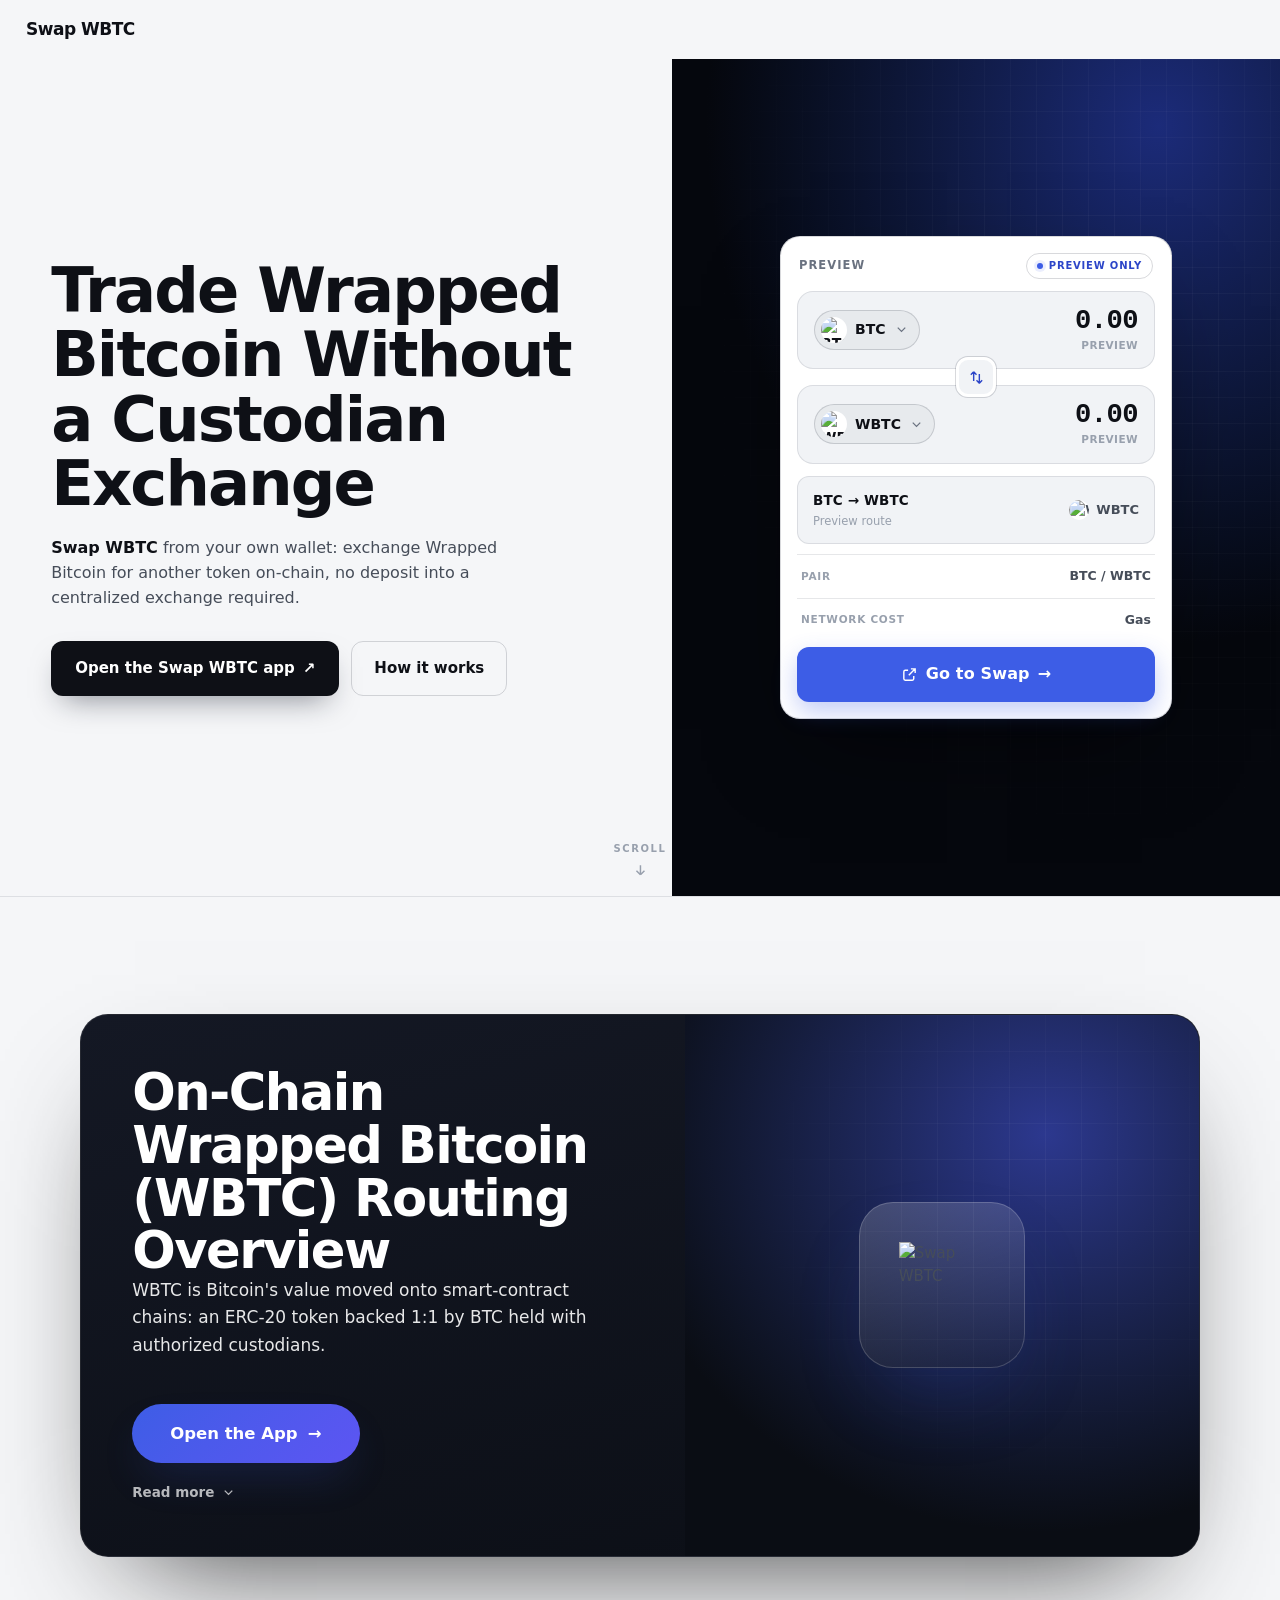
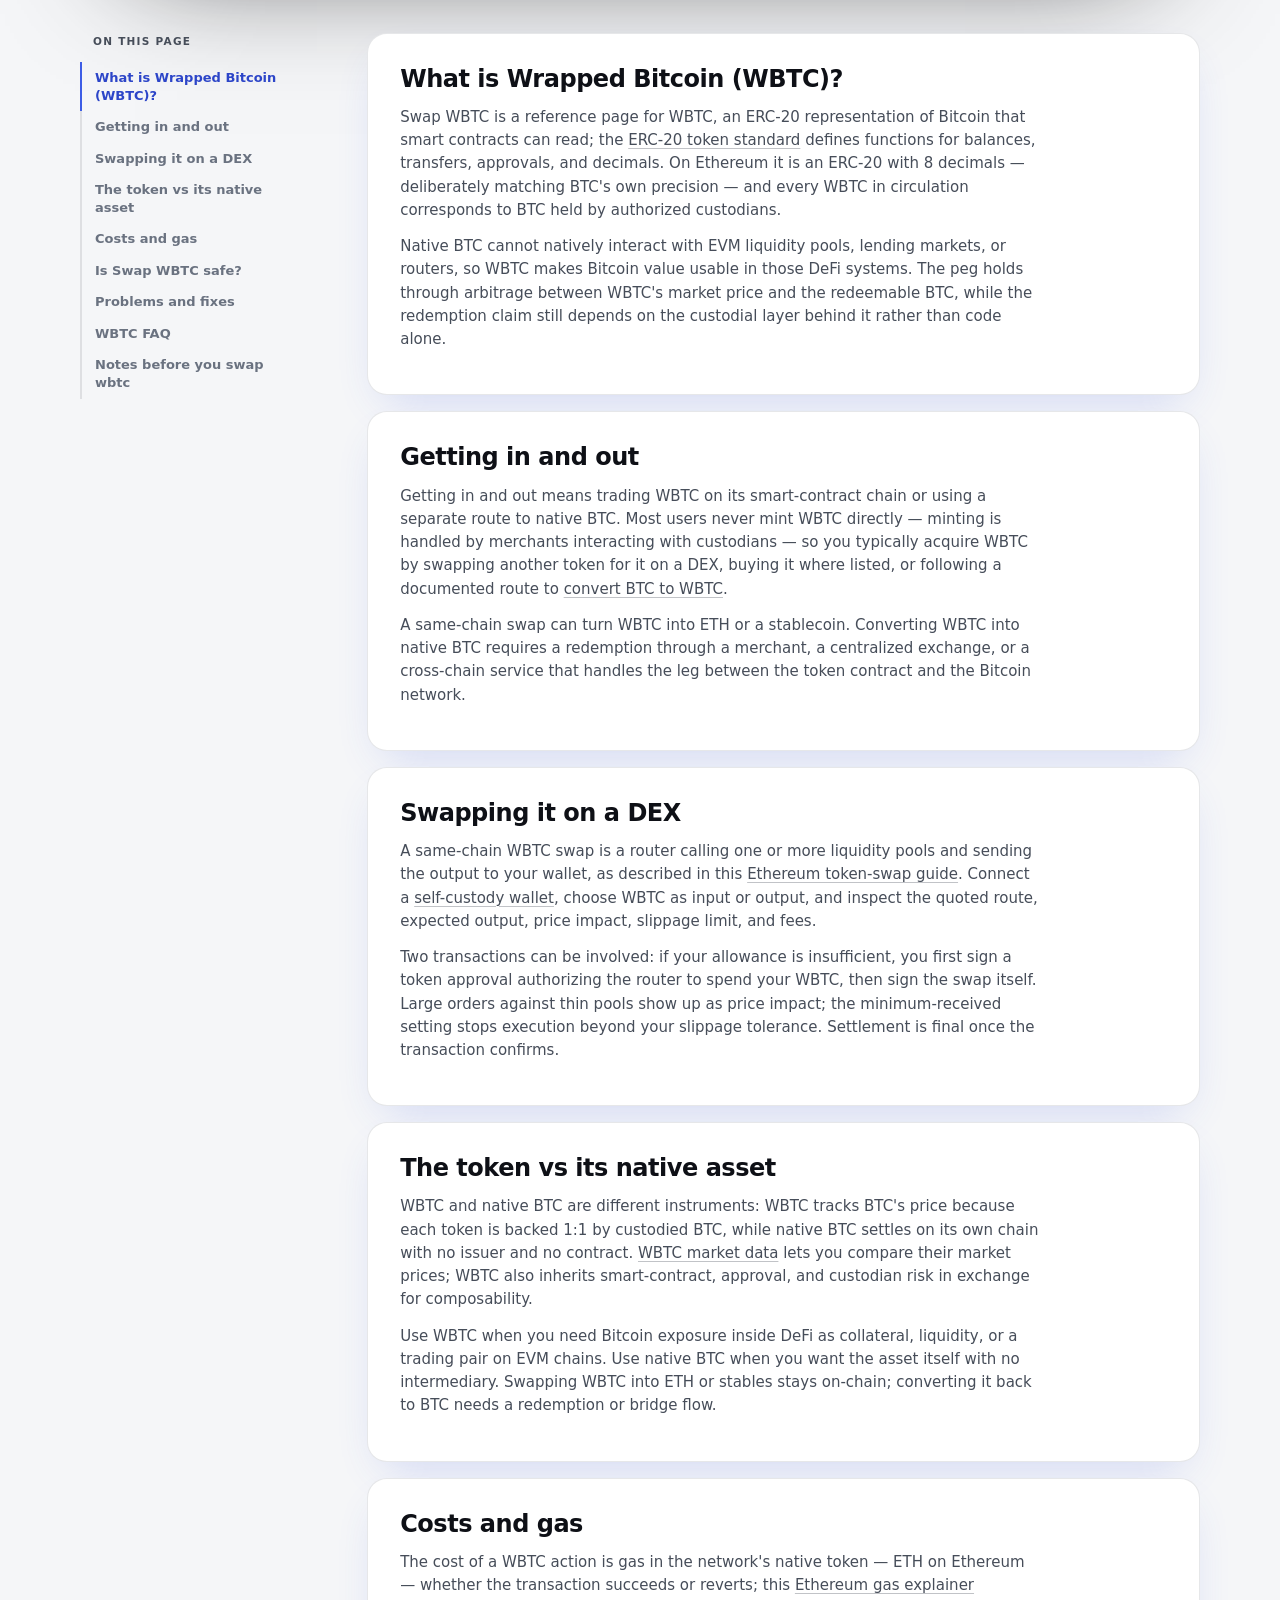
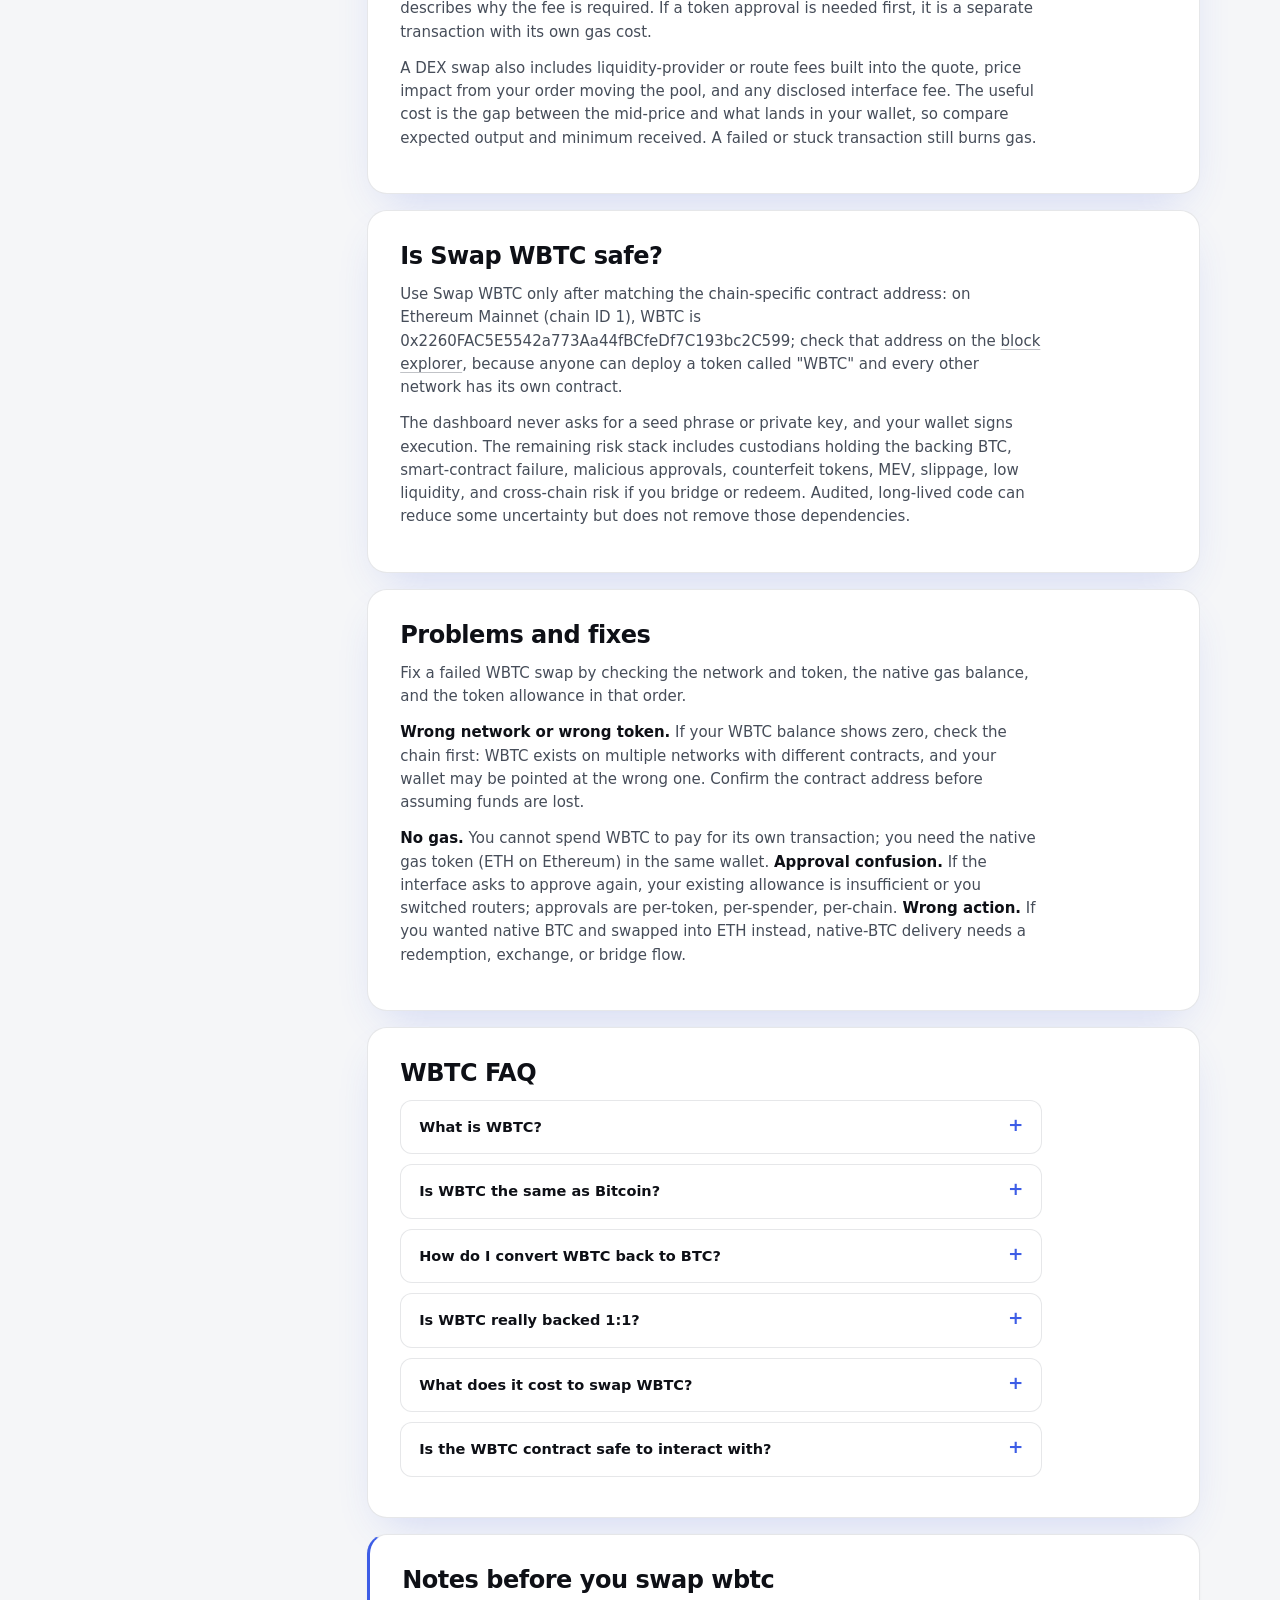
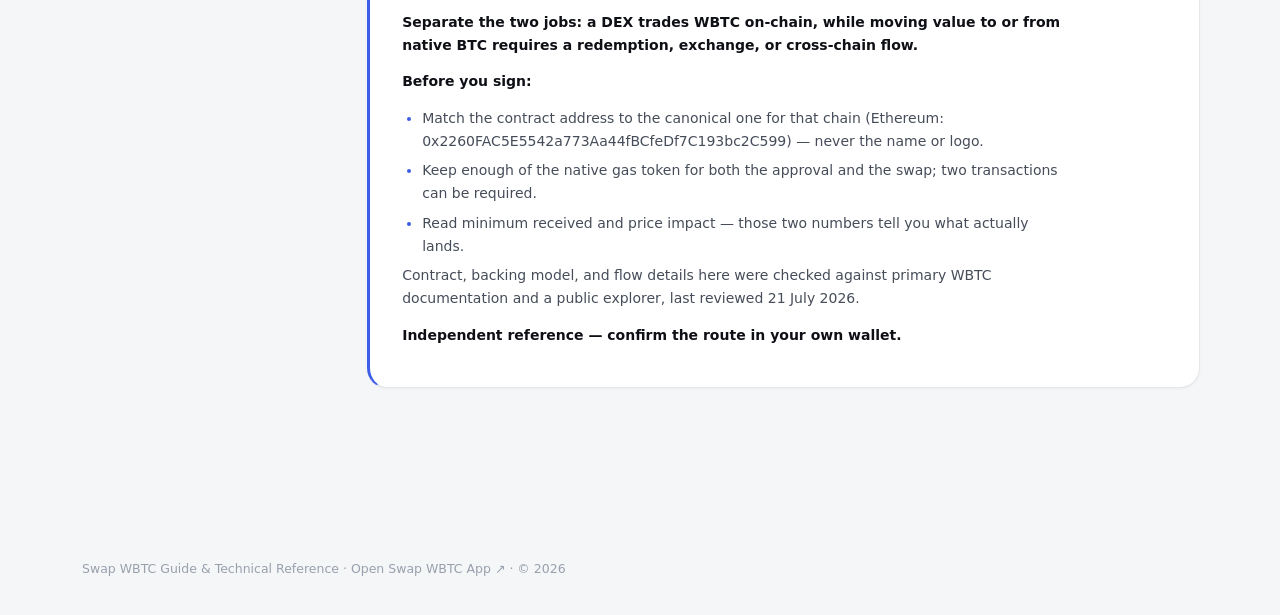
==== commit 96eb1974: "Update" ====
--- a/index.html
+++ b/index.html
@@ -1,601 +1,673 @@
-<!doctype html>
-<html lang="en">
-<head>
-  <meta charset="utf-8">
-  <meta name="viewport" content="width=device-width, initial-scale=1">
-  <title>Swap WBTC — Dashboard</title>
-  <meta name="description" content="Swap WBTC directly from a self-custody wallet. How Wrapped Bitcoin works, what a same-chain swap costs, how to verify the real contract, and how to get back to BTC.">
-  <meta name="robots" content="index,follow,max-snippet:-1,max-image-preview:large,max-video-preview:-1">
-  <meta name="theme-color" content="#f5f6f8">
-  <link rel="canonical" href="https://swap-wbtc.github.io/">
-  <link rel="icon" type="image/png" href="favicon.png">
-  <link rel="apple-touch-icon" href="favicon.png">
-  <link rel="manifest" href="manifest.webmanifest">
-  <link rel="image_src" href="og-cover.png">
-  <link rel="preconnect" href="https://api.coingecko.com" crossorigin>
-  <style>
-/* Swap WBTC — independent single-page hub. */
-:root {
-  color-scheme: light;
-  --bg: #f5f6f8; --surface: #ffffff; --panel: #ffffff; --raised: #f1f3f6;
-  --line: rgba(17, 24, 39, 0.10); --line-2: rgba(17, 24, 39, 0.16);
-  --ink: #0e1016; --text: #464d59; --muted: #6a7280; --faint: #98a0ad;
-  --accent: #3d5de6; --accent-2: #2c45c8; --accent-soft: rgba(61, 93, 230, 0.10); --accent-glow: rgba(61, 93, 230, 0.22);
-  --cyan: #0e93a8; --cta: #3d5de6; --cta-ink: #ffffff;
-  --r-sm: 8px; --r-md: 12px; --r-lg: 16px; --r-xl: 20px;
-  --mono: ui-monospace, "SF Mono", SFMono-Regular, "Roboto Mono", Menlo, Consolas, monospace;
-  --font: Inter, ui-sans-serif, system-ui, -apple-system, "Segoe UI", Roboto, sans-serif;
-  --ease: cubic-bezier(0.22, 0.7, 0.24, 1);
-}
-* { box-sizing: border-box; }
-html { scroll-behavior: smooth; }
-@media (prefers-reduced-motion: reduce) { html { scroll-behavior: auto; } }
-body {
-  margin: 0; min-width: 320px;
-  color: var(--text); background: var(--bg);
-  font-family: var(--font); font-size: 15px; line-height: 1.55;
-  -webkit-font-smoothing: antialiased; text-rendering: optimizeLegibility;
-}
-a { color: inherit; text-decoration: none; }
-a:focus-visible, button:focus-visible, summary:focus-visible { outline: 2px solid var(--accent-2); outline-offset: 3px; border-radius: 8px; }
-img { display: block; max-width: 100%; }
-.skip { position: absolute; left: -999px; }
-.skip:focus { left: 12px; top: 12px; z-index: 99; padding: 8px 14px; border-radius: 10px; background: var(--accent); color: #fff; font-weight: 750; }
-
-.shell { display: flex; min-height: 100dvh; }
-
-/* ───────── sidebar (off-canvas drawer) ───────── */
-.sidebar {
-  position: fixed; top: 0; left: 0; z-index: 70;
-  width: min(288px, 86vw); height: 100vh; height: 100dvh; overflow-y: auto;
-  display: flex; flex-direction: column; padding: 16px 12px 14px;
-  background: var(--surface); border-right: 1px solid var(--line);
-  transform: translateX(-100%); transition: transform 0.24s var(--ease);
-  box-shadow: 24px 0 70px rgba(17, 24, 39, 0.15);
-}
-.sidebar.is-open { transform: none; }
-.scrim { position: fixed; inset: 0; z-index: 65; background: rgba(17, 24, 39, 0.30); opacity: 0; pointer-events: none; transition: opacity 0.24s var(--ease); }
-.scrim.is-open { opacity: 1; pointer-events: auto; }
-html:not(.js) .sidebar { position: static; transform: none; width: 262px; height: auto; box-shadow: none; }
-html:not(.js) .scrim, html:not(.js) .nav-toggle { display: none; }
-.side-top { display: flex; align-items: center; justify-content: space-between; gap: 12px; padding: 2px 8px 6px; }
-.brand { display: flex; align-items: center; gap: 11px; min-width: 0; }
-.brand-logo { width: 32px; height: 32px; flex: 0 0 auto; display: grid; place-items: center; border-radius: 9px; background: var(--raised); box-shadow: inset 0 0 0 1px var(--line-2); }
-.brand-logo img { width: 20px; height: 20px; border-radius: 6px; }
-.brand-name { margin: 0; font-size: 17px; font-weight: 800; letter-spacing: -0.03em; color: var(--ink); line-height: 1; }
-.nav-label { margin: 14px 12px 6px; font-size: 10px; font-weight: 700; letter-spacing: 0.15em; text-transform: uppercase; color: var(--faint); }
-.nav-item { display: flex; align-items: center; gap: 12px; padding: 9px 12px; border-radius: 9px; color: var(--text); font-size: 14px; font-weight: 600; transition: color 150ms var(--ease), background-color 150ms var(--ease); }
-.ni-ico { width: 18px; height: 18px; flex: 0 0 auto; color: var(--muted); }
-.ni-ext { margin-left: auto; color: var(--faint); font-size: 12px; }
-.nav-item:hover { color: var(--ink); background: rgba(17, 24, 39, 0.04); }
-.nav-item:hover .ni-ico { color: var(--text); }
-.nav-item.is-active { color: var(--accent-2); background: transparent; }
-.nav-item.is-active .ni-ico { color: var(--accent-2); }
-.nav-group { border-radius: 9px; }
-.nav-group summary { display: flex; align-items: center; gap: 12px; padding: 9px 12px; border-radius: 9px; color: var(--text); font-size: 14px; font-weight: 600; cursor: pointer; list-style: none; transition: color 150ms var(--ease), background-color 150ms var(--ease); }
-.nav-group summary::-webkit-details-marker { display: none; }
-.nav-group summary .ni-ico { color: var(--muted); }
-.nav-group summary .chev { width: 15px; height: 15px; margin-left: auto; color: var(--faint); transition: transform 200ms var(--ease); }
-.nav-group summary:hover { color: var(--ink); background: rgba(17, 24, 39, 0.04); }
-.nav-group[open] summary { color: var(--ink); }
-.nav-group[open] summary .ni-ico { color: var(--text); }
-.nav-group[open] summary .chev { transform: rotate(180deg); }
-@media (prefers-reduced-motion: reduce) { .nav-group summary .chev { transition: none; } }
-.nav-sub { display: flex; flex-direction: column; gap: 1px; padding: 2px 0 8px 42px; }
-.nav-sub a { display: flex; align-items: baseline; gap: 7px; padding: 6px 10px; border-radius: 8px; color: var(--muted); font-size: 12.5px; font-weight: 550; transition: color 150ms var(--ease), background-color 150ms var(--ease); }
-.nav-sub a small { color: var(--faint); font-size: 10.5px; font-weight: 500; }
-.nav-sub a:hover { color: var(--accent-2); background: rgba(17, 24, 39, 0.04); }
-.nav-sub a:hover small { color: var(--muted); }
-.sidebar-foot { margin-top: auto; padding-top: 13px; border-top: 1px solid var(--line); }
-.disclose { margin: 8px 10px 0; font-size: 11px; line-height: 1.5; color: var(--muted); }
-.disclose strong { color: var(--text); font-weight: 700; }
-.fine { margin: 6px 10px 0; font-size: 10.5px; line-height: 1.45; color: var(--faint); }
-.nav-toggle { display: inline-flex; width: 38px; height: 38px; flex: 0 0 auto; position: relative; padding: 0; border: 1px solid var(--line-2); border-radius: 10px; background: var(--raised); color: var(--ink); cursor: pointer; }
-.nav-toggle .bar { position: absolute; left: 10px; right: 10px; height: 2px; border-radius: 2px; background: currentColor; transition: transform 0.22s var(--ease), opacity 0.18s var(--ease); }
-.nav-toggle .bar:nth-child(1) { top: 13px; } .nav-toggle .bar:nth-child(2) { top: 18px; } .nav-toggle .bar:nth-child(3) { top: 23px; }
-.sidebar.is-open .nav-toggle .bar:nth-child(1) { transform: translateY(5px) rotate(45deg); }
-.sidebar.is-open .nav-toggle .bar:nth-child(2) { opacity: 0; }
-.sidebar.is-open .nav-toggle .bar:nth-child(3) { transform: translateY(-5px) rotate(-45deg); }
-
-/* persistent header: hamburger + logo + H1 */
-.topbar-left { display: flex; align-items: center; gap: 12px 14px; min-width: 0; flex-wrap: wrap; }
-.menu-btn { display: inline-flex; flex-direction: column; justify-content: center; gap: 4px; width: 40px; height: 38px; flex: 0 0 auto; padding: 0 9px; border: 1px solid var(--line-2); border-radius: 10px; background: var(--raised); color: var(--ink); cursor: pointer; }
-.menu-btn .bar { display: block; height: 2px; width: 100%; border-radius: 2px; background: currentColor; transition: transform 0.22s var(--ease), opacity 0.18s var(--ease); }
-.menu-btn:hover { border-color: var(--accent); color: var(--accent-2); }
-.shell.nav-open .menu-btn .bar:nth-child(1) { transform: translateY(6px) rotate(45deg); }
-.shell.nav-open .menu-btn .bar:nth-child(2) { opacity: 0; }
-.shell.nav-open .menu-btn .bar:nth-child(3) { transform: translateY(-6px) rotate(-45deg); }
-.topbar-logo { width: 32px; height: 32px; flex: 0 0 auto; display: grid; place-items: center; border-radius: 9px; background: var(--raised); box-shadow: inset 0 0 0 1px var(--line-2); }
-.topbar-logo img { width: 20px; height: 20px; border-radius: 6px; }
-h1.wordmark { margin: 0; font-size: 17px; font-weight: 800; letter-spacing: -0.03em; color: var(--ink); line-height: 1; white-space: nowrap; }
-html:not(.js) .menu-btn { display: none; }
-
-/* ───────── main / topbar ───────── */
-.main { flex: 1; min-width: 0; display: flex; flex-direction: column; }
-.topbar { position: sticky; top: 0; z-index: 40; flex: 0 0 auto; display: flex; align-items: center; justify-content: space-between; gap: 12px 20px; flex-wrap: wrap; padding: 11px 26px; border-bottom: 1px solid var(--line); background: rgba(255, 255, 255, 0.82); backdrop-filter: blur(10px); }
-.topbar-right { display: flex; align-items: center; gap: 10px 18px; flex-wrap: wrap; }
-.mode-switch { display: inline-flex; align-items: center; gap: 10px; }
-.ms-label { font-size: 13.5px; font-weight: 700; color: var(--muted); transition: color 150ms var(--ease); }
-.ms-label.is-on { color: var(--ink); }
-.ms-track { position: relative; width: 42px; height: 24px; flex: 0 0 auto; padding: 0; border: 1px solid var(--line-2); border-radius: 999px; background: var(--raised); cursor: pointer; transition: background-color 180ms var(--ease); }
-.ms-knob { position: absolute; top: 50%; left: 3px; width: 16px; height: 16px; border-radius: 50%; background: var(--ink); transform: translateY(-50%); transition: left 200ms var(--ease); }
-.ms-track[aria-checked="true"] { background: var(--accent-soft); border-color: rgba(61, 93, 230, 0.4); }
-.ms-track[aria-checked="true"] .ms-knob { left: 23px; background: var(--accent-2); }
-.ticker { display: flex; align-items: center; flex-wrap: wrap; gap: 3px 16px; min-width: 0; }
-.tick { display: inline-flex; align-items: baseline; gap: 6px; color: var(--faint); font-size: 11px; font-weight: 550; letter-spacing: 0.01em; transition: color 150ms var(--ease); }
-.tick b { color: var(--muted); font-family: var(--mono); font-size: 11.5px; font-weight: 600; font-variant-numeric: tabular-nums; }
-.tick .ext { color: var(--faint); font-size: 9.5px; transition: color 150ms var(--ease); }
-.tick:hover { color: var(--muted); } .tick:hover b, .tick:hover .ext { color: var(--accent-2); }
-.btn-open { display: inline-flex; align-items: center; gap: 7px; padding: 8px 14px; border: 1px solid var(--line-2); border-radius: 10px; color: var(--ink); background: rgba(17, 24, 39, 0.04); font-size: 12.5px; font-weight: 700; white-space: nowrap; transition: border-color 150ms var(--ease), background-color 150ms var(--ease); }
-.btn-open:hover { border-color: var(--accent); color: var(--accent-2); }
-
-/* ───────── first screen: hero + swap card ───────── */
-.stage { position: relative; min-height: calc(100dvh - 56px); width: min(560px, 100%); margin-inline: auto; padding: clamp(16px, 3vh, 40px) 24px clamp(52px, 9vh, 96px); display: flex; flex-direction: column; align-items: stretch; justify-content: center; gap: clamp(14px, 3vh, 26px); }
-.hero { text-align: center; margin: 0; }
-.hero-h2 { margin: 0; font-size: clamp(1.5rem, 3.6vw, 2.1rem); font-weight: 800; letter-spacing: -0.02em; line-height: 1.12; color: var(--ink); }
-@supports ((-webkit-background-clip: text) or (background-clip: text)) { .hero-h2 { background: linear-gradient(180deg, #0e1016, #3a4c85); -webkit-background-clip: text; background-clip: text; -webkit-text-fill-color: transparent; color: transparent; } }
-.hero-sub { margin: 10px auto 0; max-width: 48ch; font-size: 13.5px; line-height: 1.55; color: var(--text); }
-.hero-sub strong { color: var(--ink); font-weight: 700; }
-.swap-card { border: 1px solid var(--line-2); border-radius: var(--r-xl); background: var(--panel); padding: 16px; }
-.card-head { display: flex; align-items: center; justify-content: space-between; margin-bottom: 12px; padding: 0 2px; }
-.card-title { margin: 0; font-size: 11.5px; font-weight: 750; letter-spacing: 0.09em; text-transform: uppercase; color: var(--muted); }
-.preview-tag { display: inline-flex; align-items: center; gap: 6px; padding: 4px 10px; border: 1px solid var(--line-2); border-radius: 999px; color: var(--accent-2); font-size: 10px; font-weight: 700; letter-spacing: 0.08em; text-transform: uppercase; }
-.preview-tag > span { width: 6px; height: 6px; border-radius: 50%; background: var(--accent); box-shadow: 0 0 0 3px var(--accent-soft); }
-.leg { display: flex; align-items: center; justify-content: space-between; gap: 14px; padding: 15px 16px; border: 1px solid var(--line); border-radius: var(--r-lg); background: var(--raised); }
-.asset { display: inline-flex; align-items: center; gap: 8px; padding: 6px 10px 6px 6px; border: 1px solid var(--line-2); border-radius: 999px; background: rgba(17, 24, 39, 0.04); color: var(--ink); font-size: 14px; font-weight: 700; }
-.asset .tok { width: 26px; height: 26px; border-radius: 50%; overflow: hidden; display: grid; place-items: center; background: #fff; }
-.asset .tok img { width: 26px; height: 26px; }
-.asset .chev-sm { width: 15px; height: 15px; color: var(--muted); }
-.leg-amt { display: flex; flex-direction: column; align-items: flex-end; gap: 3px; min-width: 0; }
-.leg-amt .amount { font-family: var(--mono); font-size: 1.7rem; font-weight: 600; letter-spacing: -0.02em; color: var(--ink); font-variant-numeric: tabular-nums; line-height: 1; }
-.leg-amt .leg-sub { font-size: 10.5px; font-weight: 600; letter-spacing: 0.04em; text-transform: uppercase; color: var(--faint); }
-.swap-arrow { position: relative; z-index: 1; display: grid; place-items: center; width: 40px; height: 40px; margin: -12px auto; border: 3px solid var(--panel); border-radius: 12px; background: var(--raised); color: var(--accent-2); cursor: pointer; box-shadow: 0 0 0 1px var(--line-2); transition: transform 220ms var(--ease), color 150ms var(--ease); }
-.swap-arrow svg { width: 17px; height: 17px; }
-.swap-arrow:hover { color: #fff; transform: rotate(180deg); }
-.route-panel { display: flex; align-items: center; justify-content: space-between; gap: 12px; margin-top: 12px; padding: 13px 15px; border: 1px solid var(--line); border-radius: var(--r-md); background: var(--raised); }
-.route-info b { display: block; color: var(--ink); font-size: 13.5px; font-weight: 700; letter-spacing: 0.01em; }
-.route-info span { display: block; margin-top: 2px; color: var(--faint); font-size: 11.5px; }
-.route-tok { display: inline-flex; align-items: center; gap: 7px; color: var(--text); font-size: 13px; font-weight: 650; white-space: nowrap; }
-.route-tok .tok { width: 20px; height: 20px; border-radius: 50%; overflow: hidden; background: #fff; display: grid; place-items: center; }
-.route-tok .tok img { width: 20px; height: 20px; }
-.route-row { display: flex; align-items: center; justify-content: space-between; gap: 12px; padding: 11px 4px 2px; border-top: 1px solid var(--line); margin-top: 10px; }
-.route-row span { font-size: 10.5px; font-weight: 700; letter-spacing: 0.07em; text-transform: uppercase; color: var(--faint); }
-.route-row b { color: var(--text); font-size: 12.5px; font-weight: 650; font-variant-numeric: tabular-nums; }
-.swap-cta { display: flex; align-items: center; justify-content: center; gap: 8px; margin-top: 16px; padding: 15px; border-radius: var(--r-md); color: var(--cta-ink); background: var(--cta); font-size: 15px; font-weight: 750; letter-spacing: 0.01em; transition: filter 150ms var(--ease), transform 150ms var(--ease); }
-.swap-cta:hover { filter: brightness(1.04); transform: translateY(-1px); }
-/* scroll cue at the foot of the first screen */
-.scroll-cue { position: absolute; left: 0; right: 0; bottom: 10px; display: flex; justify-content: center; }
-.scroll-cue a { display: inline-flex; flex-direction: column; align-items: center; gap: 3px; color: var(--faint); font-size: 10px; letter-spacing: 0.1em; text-transform: uppercase; font-weight: 700; }
-.scroll-cue a:hover { color: var(--accent-2); }
-.scroll-cue svg { width: 16px; height: 16px; animation: cue 1.8s var(--ease) infinite; }
-@keyframes cue { 0%,100% { transform: translateY(0); } 50% { transform: translateY(4px); } }
-@media (prefers-reduced-motion: reduce) { .scroll-cue svg { animation: none; } }
-
-/* ───────── merged content (all in initial HTML; revealed on scroll) ───────── */
-.content { width: min(760px, 100%); margin: 0 auto; padding: clamp(56px, 12vh, 140px) 24px 88px; }
-.content .lead-in { padding: clamp(4px, 1vh, 12px) 0 clamp(10px, 2.5vh, 22px); }
-.content .lead-in > p { margin: 0 0 16px; font-size: 15px; line-height: 1.66; color: var(--text); }
-.content .lead-in > p strong { color: var(--ink); font-weight: 700; }
-.tbl.spec table { min-width: 0; }
-.tbl.spec td:first-child { color: var(--muted); font-weight: 600; white-space: nowrap; width: 1%; }
-.content .sec { border-top: 1px solid var(--line); scroll-margin-top: 66px; }
-.content .sec:first-child { border-top: 0; }
-.content .sec > summary { list-style: none; cursor: pointer; display: flex; align-items: center; justify-content: space-between; gap: 16px; padding: clamp(20px, 4vh, 32px) 0; }
-.content .sec > summary::-webkit-details-marker { display: none; }
-.content .sec > summary h2 { margin: 0; font-size: clamp(1.25rem, 2.8vw, 1.6rem); font-weight: 800; letter-spacing: -0.02em; color: var(--ink); transition: color 150ms var(--ease); }
-.content .sec > summary::after { content: "+"; flex: 0 0 auto; color: var(--accent); font-weight: 700; font-size: 1.5rem; line-height: 1; }
-.content .sec[open] > summary::after { content: "\2212"; }
-.content .sec > summary:hover h2 { color: var(--accent-2); }
-.content .sec-body { padding: 0 0 clamp(22px, 4vh, 34px); }
-.content .sec[open] .sec-body { animation: secdrop 0.22s var(--ease); }
-@keyframes secdrop { from { opacity: 0; transform: translateY(-4px); } to { opacity: 1; transform: none; } }
-@media (prefers-reduced-motion: reduce) { .content .sec[open] .sec-body { animation: none; } }
-.content p { margin: 0 0 13px; color: var(--text); }
-.content p strong, .content li strong { color: var(--ink); font-weight: 700; }
-.content ul, .content ol { margin: 0 0 14px; padding-left: 20px; }
-.content li { margin-bottom: 8px; color: var(--text); }
-.content li::marker { color: var(--accent); }
-/* inline source links — blend with the copy, brighten only on hover */
-.content .sec-body a, .content .qa .a a, .content .lead-in a { color: inherit; text-decoration: underline; text-decoration-thickness: 1px; text-underline-offset: 3px; text-decoration-color: rgba(17, 24, 39, 0.26); transition: color 150ms var(--ease), text-decoration-color 150ms var(--ease); }
-.content .sec-body a:hover, .content .qa .a a:hover, .content .lead-in a:hover { color: var(--accent-2); text-decoration-color: var(--accent-2); }
-.content .sec-body a.addr { text-decoration-color: rgba(134, 160, 255, 0.32); }
-.cite { margin: 4px 0 0; font-size: 12px; color: var(--faint); }
-.cite a { color: var(--muted); text-decoration: underline; text-underline-offset: 2px; }
-.cite a:hover { color: var(--accent-2); }
-.tbl { width: 100%; overflow-x: auto; border: 1px solid var(--line); border-radius: var(--r-md); margin: 4px 0 14px; background: var(--panel); }
-.tbl table { border-collapse: collapse; width: 100%; font-size: 13px; min-width: 460px; }
-.tbl th { text-align: left; font-weight: 700; color: var(--accent-2); background: rgba(17, 24, 39, 0.04); padding: 10px 13px; border-bottom: 1px solid var(--line-2); font-size: 11.5px; letter-spacing: 0.02em; }
-.tbl td { padding: 10px 13px; border-bottom: 1px solid var(--line); color: var(--text); vertical-align: top; }
-.tbl tr:last-child td { border-bottom: 0; }
-.tbl td:first-child { color: var(--ink); font-weight: 600; }
-.qa { border: 1px solid var(--line); border-radius: var(--r-md); background: var(--panel); margin: 0 0 10px; overflow: hidden; }
-.qa summary { padding: 15px 18px; color: var(--ink); font-weight: 650; cursor: pointer; list-style: none; display: flex; justify-content: space-between; gap: 12px; font-size: 14.5px; }
-.qa summary::-webkit-details-marker { display: none; }
-.qa summary::after { content: "+"; color: var(--accent); font-weight: 700; font-size: 1.15rem; line-height: 1; }
-.qa[open] summary::after { content: "−"; }
-.qa[open] { border-color: var(--line-2); }
-.qa .a { padding: 0 18px 15px; color: var(--text); font-size: 13.5px; }
-.qa .a p { margin: 0 0 8px; }
-.addr { font-family: var(--mono); font-size: 12px; color: var(--accent-2); word-break: break-all; }
-.disclosure-box { margin: 24px 0 0; padding: 16px 18px; border: 1px solid var(--line); border-radius: var(--r-md); background: var(--surface); font-size: 12.5px; line-height: 1.6; color: var(--muted); }
-.disclosure-box strong { color: var(--text); }
-/* scroll-reveal — content is always present; JS only animates it in */
-html.js .reveal { opacity: 0; transform: translateY(18px); transition: opacity 0.6s var(--ease), transform 0.6s var(--ease); }
-html.js .reveal.in { opacity: 1; transform: none; }
-@media (prefers-reduced-motion: reduce) { html.js .reveal { opacity: 1; transform: none; transition: none; } }
-
-/* ───────── responsive ───────── */
-@media (max-width: 560px) {
-  .topbar { padding: 10px 16px; }
-  .stage { padding: 16px 16px 40px; }
-  .content { padding: clamp(40px, 9vh, 90px) 16px 72px; }
-  .ticker { display: none; }
-  .leg-amt .amount { font-size: 1.5rem; }
-}
-@media (max-height: 720px) and (min-width: 561px) {
-  .hero-h2 { font-size: clamp(1.35rem, 3.2vw, 1.9rem); }
-  .hero-sub { font-size: 13px; margin-top: 8px; }
-  .swap-card { padding: 13px; }
-  .leg { padding: 12px 14px; }
-  .leg-amt .amount { font-size: 1.45rem; }
-  .route-panel { margin-top: 9px; padding: 11px 14px; }
-  .swap-cta { margin-top: 12px; padding: 13px; }
-}
-.swap-cta { font-size: 16px; box-shadow: 0 10px 24px rgba(61, 93, 230, 0.30); }
-.swap-cta .cta-ico { width: 17px; height: 17px; flex: 0 0 auto; }
-.swap-cta .cta-go { transition: transform 0.18s var(--ease); }
-.swap-cta:hover .cta-go { transform: translateX(3px); }
-.cta-note { margin: 9px 0 0; text-align: center; font-size: 11.5px; color: var(--faint); letter-spacing: 0.02em; }
-.field-notes { margin: clamp(28px,5vh,52px) 0 0; padding: 20px 22px; border: 1px solid var(--line-2); border-left: 3px solid var(--accent); border-radius: var(--r-md); background: var(--panel); }
-.field-notes h2 { margin: 0 0 12px; font-size: clamp(1.15rem,2.6vw,1.4rem); font-weight: 800; letter-spacing: -0.02em; color: var(--ink); }
-.field-notes .fn-body { color: var(--text); font-size: 14px; line-height: 1.66; }
-.field-notes .fn-body strong { color: var(--ink); font-weight: 700; }
-.field-notes .fn-body ul { margin: 8px 0 0; padding-left: 20px; }
-.field-notes .fn-body li { margin-bottom: 6px; }
-.content .sec { border: 1px solid var(--line); border-radius: 16px; background: var(--panel); margin: 0 0 14px; scroll-margin-top: 80px; box-shadow: 0 1px 3px rgba(17,24,39,0.05); transition: box-shadow .24s var(--ease), border-color .24s var(--ease), transform .24s var(--ease); }
-.content .sec:hover { border-color: var(--line-2); box-shadow: 0 14px 34px -16px rgba(17,24,39,0.18); }
-.content .sec[open] { border-color: rgba(61,93,230,0.30); box-shadow: 0 18px 46px -18px rgba(61,93,230,0.24); }
-.content .sec > summary { padding: clamp(17px,2.6vh,24px) clamp(18px,3vw,26px); gap: 18px; border-radius: 16px; }
-.content .sec > summary h2 { font-size: clamp(1.12rem,2.5vw,1.4rem); }
-.content .sec > summary::after { content: ""; width: 36px; height: 36px; border-radius: 50%; border: 1px solid var(--line-2); background: var(--raised) no-repeat center; background-image: url('data:image/svg+xml;utf8,<svg xmlns="http://www.w3.org/2000/svg" width="18" height="18" viewBox="0 0 24 24" fill="none" stroke="%233d5de6" stroke-width="2.2" stroke-linecap="round" stroke-linejoin="round"><path d="M6 9l6 6 6-6"/></svg>'); transition: transform .28s var(--ease), background-color .2s var(--ease), border-color .2s var(--ease); }
-.content .sec:hover > summary::after { border-color: var(--accent); }
-.content .sec[open] > summary::after { transform: rotate(180deg); background-color: var(--accent-soft); border-color: rgba(61,93,230,0.42); }
-.content .sec-body { padding: 0 clamp(18px,3vw,26px) clamp(20px,3vh,28px); }
-.content .sec-body > p:first-child, .content .sec-body > ul:first-child, .content .sec-body > ol:first-child { margin-top: 0; }
-.content #faq .qa { border-radius: 12px; margin: 0 0 10px; transition: border-color .2s var(--ease), box-shadow .2s var(--ease); }
-.content #faq .qa:hover { box-shadow: 0 8px 22px -12px rgba(17,24,39,0.14); }
-.content #faq .qa[open] { border-color: rgba(61,93,230,0.28); }
-/* ── hybrid: mantle-style 2-col hero ── */
-.hero2 { display: grid; grid-template-columns: 1.05fr 0.95fr; align-items: stretch; min-height: calc(100dvh - 62px); position: relative; border-bottom: 1px solid var(--line); }
-.hero2-l { display: flex; flex-direction: column; justify-content: center; padding: clamp(40px,7vh,86px) clamp(24px,4vw,60px); }
-.hero2-h { margin: 0; font-size: clamp(2.3rem,5.2vw,3.9rem); line-height: 1.03; font-weight: 800; letter-spacing: -0.03em; color: var(--ink); }
-.hero2-lead { margin: 20px 0 0; max-width: 46ch; font-size: 16px; line-height: 1.55; color: var(--text); }
-.hero2-lead strong { color: var(--ink); font-weight: 700; }
-.hero2-cta { display: flex; flex-wrap: wrap; gap: 12px; margin: 30px 0 0; }
-.btn2 { display: inline-flex; align-items: center; gap: 8px; border-radius: 12px; font-weight: 750; font-size: 15px; cursor: pointer; transition: transform .16s var(--ease), border-color .16s var(--ease), background-color .16s var(--ease); }
-.btn2-primary { padding: 15px 24px; background: var(--ink); color: #fff; border: 0; box-shadow: 0 14px 30px -12px rgba(17,24,39,.5); }
-.btn2-primary:hover { transform: translateY(-2px); }
-.btn2-primary .go { transition: transform .18s var(--ease); }
-.btn2-primary:hover .go { transform: translate(2px,-2px); }
-.btn2-ghost { padding: 15px 22px; background: transparent; color: var(--ink); border: 1px solid var(--line-2); }
-.btn2-ghost:hover { border-color: var(--ink); }
-.hero2-r { position: relative; display: flex; align-items: center; justify-content: center; padding: clamp(28px,5vh,56px) clamp(20px,3vw,48px); overflow: hidden; background: radial-gradient(120% 100% at 80% 8%, color-mix(in srgb, var(--accent-2) 58%, #05070d), #05070d 62%); }
-.hero2-r::before { content: ""; position: absolute; inset: 0; background-image: linear-gradient(rgba(255,255,255,.045) 1px, transparent 1px), linear-gradient(90deg, rgba(255,255,255,.045) 1px, transparent 1px); background-size: 26px 26px; -webkit-mask: radial-gradient(70% 70% at 70% 30%, #000, transparent); mask: radial-gradient(70% 70% at 70% 30%, #000, transparent); }
-.hero2-r .swap-card { position: relative; width: 100%; max-width: 392px; box-shadow: 0 40px 90px -30px rgba(0,0,0,.6); }
-.scrollcue2 { position: absolute; left: 50%; bottom: 18px; transform: translateX(-50%); display: inline-flex; flex-direction: column; align-items: center; gap: 6px; font-size: 10px; font-weight: 800; letter-spacing: .16em; text-transform: uppercase; color: var(--faint); z-index: 4; }
-.scrollcue2 svg { width: 16px; height: 16px; animation: cue 1.9s var(--ease) infinite; }
-.scrollcue2:hover { color: var(--accent-2); }
-@media (max-width: 900px) {
-  .hero2 { grid-template-columns: 1fr; min-height: 0; }
-  .hero2-l { padding: 38px 18px 26px; }
-  .hero2-r { padding: 0 18px 38px; background: none; }
-  .hero2-r::before { display: none; }
-  .hero2-r .swap-card { max-width: 520px; box-shadow: 0 20px 50px -24px rgba(17,24,39,.35); }
-  .scrollcue2 { display: none; }
-}
-/* ── hybrid: "Continue to Swap" modal ── */
-.mroot { position: fixed; inset: 0; z-index: 200; display: grid; place-items: center; padding: 20px; }
-.mroot[hidden] { display: none; }
-.mbg { position: absolute; inset: 0; background: rgba(17,24,39,.46); backdrop-filter: blur(6px); -webkit-backdrop-filter: blur(6px); opacity: 0; transition: opacity .22s var(--ease); }
-.mcard { position: relative; width: 100%; max-width: 392px; background: var(--panel); border: 1px solid var(--line); border-radius: 20px; box-shadow: 0 50px 110px -30px rgba(0,0,0,.5); padding: 22px; opacity: 0; transform: translateY(10px) scale(.985); transition: opacity .24s var(--ease), transform .24s var(--ease); }
-.mroot.in .mbg { opacity: 1; }
-.mroot.in .mcard { opacity: 1; transform: none; }
-.mtop { display: flex; align-items: center; justify-content: space-between; margin: 0 0 18px; }
-.mbrand { display: flex; align-items: center; gap: 9px; font-weight: 800; color: var(--ink); font-size: 14.5px; letter-spacing: -.02em; }
-.mbrand img { width: 22px; height: 22px; border-radius: 6px; }
-.mx { width: 30px; height: 30px; border-radius: 9px; border: 1px solid var(--line); background: var(--raised); color: var(--muted); display: grid; place-items: center; cursor: pointer; transition: .16s var(--ease); }
-.mx:hover { color: var(--ink); border-color: var(--line-2); }
-.mroute { display: flex; align-items: center; justify-content: center; gap: 16px; background: var(--raised); border: 1px solid var(--line); border-radius: 16px; padding: 18px 16px; margin: 0 0 16px; }
-.mchip { display: flex; flex-direction: column; align-items: center; gap: 6px; }
-.mchip img { width: 34px; height: 34px; border-radius: 50%; }
-.mchip b { font-size: 14px; font-weight: 800; color: var(--ink); }
-.mchip span { font-size: 11px; color: var(--muted); font-weight: 600; }
-.marrow { color: var(--muted); display: grid; place-items: center; }
-.mbar { height: 4px; border-radius: 3px; background: var(--line); overflow: hidden; margin: 0 0 12px; }
-.mbar i { display: block; height: 100%; width: 0; background: var(--accent); border-radius: 3px; transition: width 1.15s var(--ease); }
-.mscan { display: flex; align-items: center; gap: 10px; font-size: 13px; font-weight: 600; color: var(--text); padding: 0 2px 16px; }
-.mspin { width: 16px; height: 16px; border-radius: 50%; border: 2px solid var(--line-2); border-top-color: var(--accent-2); animation: spin .7s linear infinite; flex: none; }
-@keyframes spin { to { transform: rotate(360deg); } }
-.mcheck { width: 16px; height: 16px; color: var(--accent-2); flex: none; }
-.mscan.done { color: var(--ink); }
-.mcta { display: flex; align-items: center; justify-content: center; gap: 8px; width: 100%; padding: 15px; border-radius: 12px; background: var(--ink); color: #fff; font-weight: 800; font-size: 15px; transition: .18s var(--ease); }
-.mcta:hover { transform: translateY(-1px); box-shadow: 0 16px 32px -14px rgba(17,24,39,.55); }
-.mnote { text-align: center; font-size: 11px; color: var(--muted); margin: 12px 2px 0; line-height: 1.5; }
-.mnote a { color: var(--accent-2); font-weight: 600; text-decoration: none; }
-@media (prefers-reduced-motion: reduce) { .scrollcue2 svg, .mspin { animation: none; } .mbar i { transition: none; } }
-  </style>
-  <meta property="og:type" content="website"><meta property="og:url" content="https://swap-wbtc.github.io/">
-  <meta property="og:title" content="Swap WBTC — Dashboard">
-  <meta property="og:description" content="Swap WBTC directly from a self-custody wallet. How Wrapped Bitcoin works, what a same-chain swap costs, how to verify the real contract, and how to get back to BTC.">
-  <meta property="og:site_name" content="Swap WBTC"><meta property="og:image" content="https://swap-wbtc.github.io/og-cover.png">
-  <meta property="og:image:width" content="1200"><meta property="og:image:height" content="630"><meta property="og:image:alt" content="Swap WBTC — independent dashboard">
-  <meta name="twitter:card" content="summary_large_image"><meta name="twitter:title" content="Swap WBTC — Dashboard">
-  <meta name="twitter:description" content="Swap WBTC directly from a self-custody wallet. How Wrapped Bitcoin works, what a same-chain swap costs, how to verify the real contract, and how to get back to BTC."><meta name="twitter:image" content="https://swap-wbtc.github.io/og-cover.png">
-  <script type="application/ld+json">
-  {"@context": "https://schema.org", "@graph": [{"@type": "WebSite", "@id": "https://swap-wbtc.github.io/#website", "url": "https://swap-wbtc.github.io/", "name": "Swap WBTC", "inLanguage": "en"}, {"@type": "Thing", "@id": "https://swap-wbtc.github.io/#brand", "name": "WBTC", "alternateName": ["Swap WBTC", "WBTC"], "description": "WBTC — how to acquire, convert, and swap the token on-chain.", "sameAs": ["https://docs.wbtc.network/how-wbtc-works/mint-burn-mechanism", "https://ethereum.org/guides/how-to-swap-tokens/", "https://www.coingecko.com/en/coins/wrapped-bitcoin", "https://docs.wbtc.network/using-wbtc/where-to-get-wbtc", "https://docs.wbtc.network/using-wbtc/how-to-convert-btc-to-wbtc"]}, {"@type": "WebPage", "@id": "https://swap-wbtc.github.io/#webpage", "url": "https://swap-wbtc.github.io/", "name": "Swap WBTC — Dashboard", "description": "Swap WBTC directly from a self-custody wallet. How Wrapped Bitcoin works, what a same-chain swap costs, how to verify the real contract, and how to get back to BTC.", "isPartOf": {"@id": "https://swap-wbtc.github.io/#website"}, "about": {"@id": "https://swap-wbtc.github.io/#brand"}, "mainEntity": {"@id": "https://swap-wbtc.github.io/#brand"}, "inLanguage": "en", "dateModified": "2026-07-21"}, {"@type": "FAQPage", "@id": "https://swap-wbtc.github.io/#faq", "mainEntity": [{"@type": "Question", "name": "What is WBTC?", "acceptedAnswer": {"@type": "Answer", "text": "WBTC is Wrapped Bitcoin: a tokenized representation of BTC issued on smart-contract chains, backed 1:1 by Bitcoin held with authorized custodians. On Ethereum it is an ERC-20 token with 8 decimals, which lets Bitcoin value move through DeFi protocols that cannot read the Bitcoin chain."}}, {"@type": "Question", "name": "Is WBTC the same as Bitcoin?", "acceptedAnswer": {"@type": "Answer", "text": "It tracks the same price but is not the same asset. Native BTC settles on the Bitcoin network with no issuer; WBTC is a token whose redemption claim depends on custodians and a smart contract, adding contract and custody risk in exchange for DeFi utility."}}, {"@type": "Question", "name": "How do I convert WBTC back to BTC?", "acceptedAnswer": {"@type": "Answer", "text": "A same-chain swap cannot do it — swapping only moves WBTC into other tokens on that chain. Converting to native BTC requires a separate redemption, centralized exchange, or cross-chain service; the documented routes are covered under where to get WBTC and its conversion flows."}}, {"@type": "Question", "name": "Is WBTC really backed 1:1?", "acceptedAnswer": {"@type": "Answer", "text": "Yes, by design: each WBTC corresponds to one BTC held by authorized custodians, and the peg is enforced by arbitrage between the token's market price and the redeemable Bitcoin. That backing is a custody arrangement, not an algorithm — you are trusting the custodial layer for redemption."}}, {"@type": "Question", "name": "What does it cost to swap WBTC?", "acceptedAnswer": {"@type": "Answer", "text": "Expect gas in the network's native token (plus a separate approval transaction if allowance is missing), liquidity-provider or route fees, price impact on larger orders, and any disclosed interface fee. The minimum-received setting caps how far execution can slip beyond your tolerance."}}, {"@type": "Question", "name": "Is the WBTC contract safe to interact with?", "acceptedAnswer": {"@type": "Answer", "text": "The Ethereum contract — 0x2260FAC5E5542a773Aa44fBCfeDf7C193bc2C599 — is the canonical one, but verify it on an explorer rather than trusting a ticker, since counterfeit lookalikes exist. Even with the genuine contract, approval, routing, MEV, and custodian risks remain; no audit makes any swap risk-free."}}]}]}
-  </script>
-</head>
-<body>
-  <a class="skip" href="#main">Skip to content</a>
-  <div class="shell">
-    <main class="main" id="main">
-      <header class="topbar">
-        <div class="topbar-left">
-          <button class="menu-btn" type="button" aria-label="Open navigation menu" aria-controls="sideNav" aria-expanded="false" data-nav-open><span class="bar"></span><span class="bar"></span><span class="bar"></span></button>
-          <a class="topbar-logo" href="./" aria-label="Swap WBTC home"><img src="favicon.png" width="20" height="20" alt="Swap WBTC logo"></a>
-          <h1 class="wordmark">Swap WBTC</h1>
-        </div>
-        <div class="topbar-right">
-          <div class="ticker" aria-label="Live metrics">
-            <a class="tick" href="https://www.coingecko.com/en/coins/bitcoin" target="_blank" rel="noopener noreferrer" aria-label="BTC"><span>BTC</span> <b id="sig-bitcoin">…</b> <span class="ext" aria-hidden="true">↗</span></a>
-            <a class="tick" href="https://www.coingecko.com/en/coins/wrapped-bitcoin" target="_blank" rel="noopener noreferrer" aria-label="WBTC"><span>WBTC</span> <b id="sig-wrapped-bitcoin">…</b> <span class="ext" aria-hidden="true">↗</span></a>
-            </div>
-        </div>
-      </header>
-
-            <section class="hero2">
-        <div class="hero2-l">
-          <h2 class="hero2-h">Trade Wrapped Bitcoin Without a Custodian Exchange</h2>
-          <p class="hero2-lead"><strong>Swap WBTC</strong> from your own wallet: exchange Wrapped Bitcoin for another token on-chain, no deposit into a centralized exchange required.</p>
-          <div class="hero2-cta">
-            <a class="btn2 btn2-primary" href="dashboard/" target="_blank" rel="noopener noreferrer">Open the Swap WBTC app <span class="go" aria-hidden="true">↗</span></a>
-            <a class="btn2 btn2-ghost" href="#what">How it works</a>
-          </div>
-        </div>
-        <div class="hero2-r">
-        <section class="swap-card" id="swap-preview" aria-labelledby="preview-title">
-          <div class="card-head">
-            <p class="card-title" id="preview-title">Preview</p>
-            <span class="preview-tag"><span aria-hidden="true"></span>Preview only</span>
-          </div>
-          <div class="leg">
-            <span class="asset" id="asset-from"><span class="tok"><img src="btc.png" alt="BTC token" width="24" height="24" loading="lazy" decoding="async"></span><b>BTC</b><svg class="chev-sm" viewBox="0 0 24 24" fill="none" stroke="currentColor" stroke-width="2" aria-hidden="true"><path d="M6 9l6 6 6-6"/></svg></span>
-            <span class="leg-amt"><span class="amount">0.00</span><span class="leg-sub">Preview</span></span>
-          </div>
-          <button class="swap-arrow" id="route-swap" type="button" aria-label="Swap preview direction" title="Swap preview direction">
-            <svg viewBox="0 0 24 24" fill="none" stroke="currentColor" stroke-width="2" aria-hidden="true"><path d="M8 4v13M8 4L4 8M8 4l4 4M16 20V7M16 20l-4-4M16 20l4-4"/></svg>
-          </button>
-          <div class="leg">
-            <span class="asset" id="asset-to"><span class="tok"><img src="wbtc.png" alt="WBTC token" width="24" height="24" loading="lazy" decoding="async"></span><b>WBTC</b><svg class="chev-sm" viewBox="0 0 24 24" fill="none" stroke="currentColor" stroke-width="2" aria-hidden="true"><path d="M6 9l6 6 6-6"/></svg></span>
-            <span class="leg-amt"><span class="amount">0.00</span><span class="leg-sub">Preview</span></span>
-          </div>
-          <div class="route-panel">
-            <div class="route-info"><b id="route-name">BTC → WBTC</b><span>Preview route</span></div>
-            <div class="route-tok"><span class="tok sm"><img src="wbtc.png" alt="WBTC token" width="18" height="18" loading="lazy" decoding="async"></span> WBTC</div>
-          </div>
-          <div class="route-row"><span>Pair</span><b>BTC / WBTC</b></div>
-          <div class="route-row"><span>Network cost</span><b>Gas</b></div>
-          <a class="swap-cta" href="dashboard/" target="_blank" rel="noopener noreferrer"><svg class="cta-ico" viewBox="0 0 24 24" fill="none" stroke="currentColor" stroke-width="2" aria-hidden="true"><path d="M14 4h6v6M20 4l-9 9M18 14v4a2 2 0 0 1-2 2H6a2 2 0 0 1-2-2V8a2 2 0 0 1 2-2h4"/></svg>Go to Swap<span class="cta-go" aria-hidden="true">→</span></a>
-        </section>
-        </div>
-        <a class="scrollcue2" href="#what" aria-label="Scroll to learn more"><span>Scroll</span><svg viewBox="0 0 24 24" fill="none" stroke="currentColor" stroke-width="2.2"><path d="M12 5v14M12 19l-6-6M12 19l6-6"/></svg></a>
-      </section>
-
-            <div class="content">
-        <div class="lead-in reveal">
-          <p>WBTC is Bitcoin's value moved onto smart-contract chains: an ERC-20 token backed 1:1 by BTC held with authorized custodians. People swap WBTC for two reasons — to put Bitcoin value to work in DeFi, or to rotate back out of it — and a same-chain swap does that through on-chain liquidity without ever touching a custodial exchange. This page is an independent dashboard explaining the mechanics; execution happens in your own wallet via the linked app, and a swap never mints, burns, or redeems WBTC itself — that is a separate <a href="https://docs.wbtc.network/how-wbtc-works/mint-burn-mechanism">mint and burn mechanism</a>.</p>
-          <div class="tbl spec"><table><tbody><tr><td>Token</td><td>WBTC — Wrapped Bitcoin, an ERC-20 representation of BTC</td></tr><tr><td>Backing / peg</td><td>1:1, backed by BTC held by authorized custodians</td></tr><tr><td>Convert</td><td>Acquire via a swap or merchant; redeem through a separate redemption, exchange, or cross-chain flow</td></tr><tr><td>Networks</td><td>Ethereum Mainnet (chain ID 1) and multiple other chains, each with its own contract</td></tr><tr><td>Costs</td><td>Native gas token, plus pool/route fees, price impact, and any disclosed interface fee</td></tr><tr><td>Verify</td><td>Check the contract address, not the ticker — Ethereum WBTC is 0x2260FAC5E5542a773Aa44fBCfeDf7C193bc2C599</td></tr></tbody></table></div>
-        </div>
-
-        <details id="what" class="sec reveal">
-          <summary><h2>What is Swap WBTC?</h2></summary>
-          <div class="sec-body"><p>WBTC is Bitcoin denominated in a token standard smart contracts can actually read. On Ethereum it is an ERC-20 with 8 decimals — deliberately matching BTC's own precision — and every WBTC in circulation corresponds to BTC held by authorized custodians under the model described in the <a href="https://www.wbtc.network/assets/wrapped-tokens-whitepaper.pdf">Wrapped Tokens whitepaper</a>.</p><p>It exists because native BTC cannot natively interact with EVM liquidity pools, lending markets, or routers. WBTC bridges that gap, but understand what you hold: the token trades like any DeFi asset while its redemption claim still depends on the custodial layer behind it. The peg holds through arbitrage between the token's market price and the redeemable BTC, not through code alone.</p></div>
-        </details>
-
-        <details id="wrap" class="sec reveal">
-          <summary><h2>Getting in and out</h2></summary>
-          <div class="sec-body"><p>Most users never mint WBTC directly — minting is handled by merchants interacting with custodians. In practice you acquire WBTC by swapping another token for it on a DEX, buying it where listed, or following a documented route to <a href="https://docs.wbtc.network/using-wbtc/how-to-convert-btc-to-wbtc">convert BTC to WBTC</a>.</p><p>Getting out is the part people misunderstand. A same-chain swap of WBTC into ETH or a stablecoin is simple. But converting WBTC into native BTC is not a swap at all — it requires a redemption through a merchant, a centralized exchange, or a cross-chain service that handles the leg between the token contract and the Bitcoin network. Plan that exit route before you size in, especially if your end goal is BTC on the Bitcoin chain.</p></div>
-        </details>
-
-        <details id="swap" class="sec reveal">
-          <summary><h2>Swapping it on a DEX</h2></summary>
-          <div class="sec-body"><p>A same-chain WBTC swap is a router calling one or more liquidity pools and sending the output to your wallet — the standard flow in any guide on <a href="https://ethereum.org/guides/how-to-swap-tokens/">how to swap tokens</a>. You connect a self-custody wallet, pick WBTC as input or output, and the interface quotes a route, expected output, price impact, slippage limit, and fees.</p><p>Two transactions can be involved. If your allowance is insufficient, you first sign a token approval authorizing the router to spend your WBTC, then the swap itself. Read the quote before signing: large orders against thin pools show up as price impact, and the minimum-received setting is what actually stops execution beyond your slippage tolerance. Settlement is final once the transaction confirms — there is no reversal desk.</p></div>
-        </details>
-
-        <details id="vs" class="sec reveal">
-          <summary><h2>The token vs its native asset</h2></summary>
-          <div class="sec-body"><p>WBTC tracks BTC's price because each token is backed 1:1 by custodied BTC, but they are different instruments with different risk. Native BTC settles on its own chain with no issuer and no contract; WBTC inherits smart-contract risk, approval risk, and custodian risk in exchange for composability. Market data for <a href="https://www.coingecko.com/en/coins/wrapped-bitcoin">Wrapped Bitcoin</a> will show how tightly the two track.</p><p>Hold WBTC when you need Bitcoin exposure inside DeFi — as collateral, liquidity, or a trading pair on EVM chains. Hold native BTC when you want the asset itself with no intermediary. Swapping WBTC into ETH or stables is a portfolio decision; converting it back to BTC is an operational one, and only the latter needs a redemption or bridge flow.</p></div>
-        </details>
-
-        <details id="fees" class="sec reveal">
-          <summary><h2>Costs and gas</h2></summary>
-          <div class="sec-body"><p>Every WBTC action on an EVM chain costs gas in the network's native token — ETH on Ethereum — paid whether the transaction succeeds or reverts. If a token approval is needed first, that is a separate transaction with its own gas cost.</p><p>On top of gas, a DEX swap stacks: liquidity-provider or route fees built into the quote, price impact from your order moving the pool, and any interface fee the front end discloses. Your real cost is the gap between the mid-price and what actually lands in your wallet, so read the expected output and minimum received rather than fixating on any single fee line. A failed or stuck transaction still burns gas, which is why network and nonce hygiene matter.</p></div>
-        </details>
-
-        <details id="safety" class="sec reveal">
-          <summary><h2>Is Swap WBTC safe?</h2></summary>
-          <div class="sec-body"><p>Verify the contract, never the ticker. Anyone can deploy a token called "WBTC", so on Ethereum confirm you are dealing with 0x2260FAC5E5542a773Aa44fBCfeDf7C193bc2C599 — check it on a reputable <a href="https://eth.blockscout.com/token/0x2260fac5e5542a773aa44fbcfedf7c193bc2c599">block explorer</a> before swapping, and remember addresses are chain-specific on every other network.</p><p>Be honest about the risk stack. The dashboard never asks for a seed phrase or private key, and your wallet signs execution — but WBTC still depends on custodians holding the backing BTC, and swapping adds smart-contract failure, malicious approvals, counterfeit tokens, MEV, slippage, and low-liquidity risk. Audited, long-lived code reduces some of that; it eliminates none of it. If you bridge or redeem, cross-chain risk joins the list.</p></div>
-        </details>
-
-        <details id="troubleshoot" class="sec reveal">
-          <summary><h2>Problems and fixes</h2></summary>
-          <div class="sec-body"><p><strong>Wrong network or wrong token.</strong> If your WBTC balance shows zero, check the chain first — WBTC exists on multiple networks with different contracts, and your wallet may simply be pointed at the wrong one. Confirm the contract address before assuming funds are lost.</p><p><strong>No gas.</strong> You cannot spend WBTC to pay for its own transaction; you need the native gas token (ETH on Ethereum) in the same wallet. A swap that will not send is usually an empty gas balance.</p><p><strong>Approval confusion.</strong> If the interface asks to approve again, your existing allowance is insufficient or you switched routers. Approvals are per-token, per-spender, per-chain. <strong>Wrong action.</strong> If you wanted native BTC and swapped into ETH instead, a DEX cannot fix that — native-BTC delivery needs a redemption, exchange, or bridge flow.</p></div>
-        </details>
-
-        <details id="faq" class="sec reveal">
-          <summary><h2>WBTC FAQ</h2></summary>
-          <div class="sec-body">
-          <details class="qa"><summary>What is WBTC?</summary><div class="a"><p>WBTC is Wrapped Bitcoin: a tokenized representation of BTC issued on smart-contract chains, backed 1:1 by Bitcoin held with authorized custodians. On Ethereum it is an ERC-20 token with 8 decimals, which lets Bitcoin value move through DeFi protocols that cannot read the Bitcoin chain.</p></div></details>
-          <details class="qa"><summary>Is WBTC the same as Bitcoin?</summary><div class="a"><p>It tracks the same price but is not the same asset. Native BTC settles on the Bitcoin network with no issuer; WBTC is a token whose redemption claim depends on custodians and a smart contract, adding contract and custody risk in exchange for DeFi utility.</p></div></details>
-          <details class="qa"><summary>How do I convert WBTC back to BTC?</summary><div class="a"><p>A same-chain swap cannot do it — swapping only moves WBTC into other tokens on that chain. Converting to native BTC requires a separate redemption, centralized exchange, or cross-chain service; the documented routes are covered under <a href="https://docs.wbtc.network/using-wbtc/where-to-get-wbtc">where to get WBTC</a> and its conversion flows.</p></div></details>
-          <details class="qa"><summary>Is WBTC really backed 1:1?</summary><div class="a"><p>Yes, by design: each WBTC corresponds to one BTC held by authorized custodians, and the peg is enforced by arbitrage between the token's market price and the redeemable Bitcoin. That backing is a custody arrangement, not an algorithm — you are trusting the custodial layer for redemption.</p></div></details>
-          <details class="qa"><summary>What does it cost to swap WBTC?</summary><div class="a"><p>Expect gas in the network's native token (plus a separate approval transaction if allowance is missing), liquidity-provider or route fees, price impact on larger orders, and any disclosed interface fee. The minimum-received setting caps how far execution can slip beyond your tolerance.</p></div></details>
-          <details class="qa"><summary>Is the WBTC contract safe to interact with?</summary><div class="a"><p>The Ethereum contract — 0x2260FAC5E5542a773Aa44fBCfeDf7C193bc2C599 — is the canonical one, but verify it on an explorer rather than trusting a ticker, since counterfeit lookalikes exist. Even with the genuine contract, approval, routing, MEV, and custodian risks remain; no audit makes any swap risk-free.</p></div></details>
-          </div>
-        </details>
-
-        <section class="field-notes reveal" id="notes">
-          <h2>Notes before you swap wbtc</h2>
-          <div class="fn-body"><p><strong>Swapping WBTC is routine once you separate two jobs: trading the token on-chain, and moving value to or from native BTC — only the first is a swap.</strong></p><p>The common mistake is pasting a contract from a random search result or trusting the ticker, and ending up holding a counterfeit "WBTC" that no liquidity pool will ever buy back.</p><p><strong>Before you sign:</strong></p><ul><li>Match the contract address to the canonical one for that chain (Ethereum: 0x2260FAC5E5542a773Aa44fBCfeDf7C193bc2C599) — never the name or logo.</li><li>Keep enough of the native gas token for both the approval and the swap; two transactions can be required.</li><li>On the route, read minimum received and price impact — those two numbers, not the headline quote, tell you what actually lands.</li></ul><p>Contract, backing model, and flow details here were checked against primary WBTC documentation and a public explorer, last reviewed 21 July 2026.</p><p><strong>Independent reference — confirm the route in your own wallet.</strong></p></div>
-        </section>
-      </div>
-    </main>
-    <aside class="sidebar">
-      <div class="side-top">
-        <div class="brand">
-          <a class="brand-logo" href="./" aria-label="Swap WBTC home"><img src="favicon.png" width="30" height="30" alt="Swap WBTC logo"></a>
-          <p class="brand-name">WBTC</p>
-        </div>
-        <button class="nav-toggle" type="button" aria-label="Close navigation menu" aria-controls="sideNav" aria-expanded="false"><span class="bar"></span><span class="bar"></span><span class="bar"></span></button>
-      </div>
-
-      <nav class="side-nav" id="sideNav" aria-label="Primary">
-        <p class="nav-label">Trade</p>
-        <a class="nav-item is-active" href="#swap-preview" aria-current="true">
-          <svg class="ni-ico" viewBox="0 0 24 24" fill="none" stroke="currentColor" stroke-width="1.8" aria-hidden="true"><path d="M7 10h11l-3-3M17 14H6l3 3"/></svg>
-          Swap preview
-        </a>
-        <p class="nav-label">On this page</p>
-        <details class="nav-group">
-          <summary>
-            <svg class="ni-ico" viewBox="0 0 24 24" fill="none" stroke="currentColor" stroke-width="1.8" aria-hidden="true"><path d="M4 5h10a3 3 0 0 1 3 3v11a2 2 0 0 0-2-2H4zM20 5h-1a3 3 0 0 0-3 3v11a2 2 0 0 1 2-2h2z"/></svg>
-            Guide sections
-            <svg class="chev" viewBox="0 0 24 24" fill="none" stroke="currentColor" stroke-width="2" aria-hidden="true"><path d="M6 9l6 6 6-6"/></svg>
-          </summary>
-          <div class="nav-sub"><a href="#what">What is Swap WBTC?</a><a href="#wrap">Getting in and out</a><a href="#swap">Swapping it on a DEX</a><a href="#vs">The token vs its native asset</a><a href="#fees">Costs and gas</a><a href="#safety">Is Swap WBTC safe?</a><a href="#troubleshoot">Problems and fixes</a><a href="#faq">FAQ</a></div>
-        </details>
-      </nav>
-
-      <div class="sidebar-foot">
-        <p class="disclose"><strong>Independent</strong> Swap WBTC information dashboard. Not affiliated with any official product.</p>
-        <p class="fine">Live metrics are compiled from public APIs. Review your route in the official app before signing.</p>
-        <p class="fine">© 2026 Swap WBTC dashboard.</p>
-      </div>
-    </aside>
-    <div class="scrim" data-scrim></div>
-  </div>
-<script>
-/* Swap WBTC: route preview, mobile nav, scroll-reveal. */
-(function () {
-  "use strict";
-  document.documentElement.classList.add("js");
-  var $ = function (id) { return document.getElementById(id); };
-  function money(n) {
-    if (n >= 1e9) return "$" + (n / 1e9).toFixed(2) + "B";
-    if (n >= 1e6) return "$" + (n / 1e6).toFixed(2) + "M";
-    if (n >= 1e3) return "$" + (n / 1e3).toFixed(0) + "K";
-    return "$" + n.toFixed(0);
-  }
-  function grab(url) {
-    var controller = "AbortController" in window ? new AbortController() : null;
-    var timer = controller ? setTimeout(function () { controller.abort(); }, 6500) : null;
-    return fetch(url, controller ? { signal: controller.signal } : undefined)
-      .then(function (response) { if (!response.ok) throw new Error("HTTP " + response.status); return response.json(); })
-      .finally(function () { if (timer) clearTimeout(timer); });
-  }
-  var SIGNALS = [{"t": "price", "id": "sig-bitcoin", "cg": "bitcoin", "label": "BTC", "link": "https://www.coingecko.com/en/coins/bitcoin", "chg": true}, {"t": "price", "id": "sig-wrapped-bitcoin", "cg": "wrapped-bitcoin", "label": "WBTC", "link": "https://www.coingecko.com/en/coins/wrapped-bitcoin"}];
-  (function(){
-    var S = SIGNALS; if(!S||!S.length) return;
-    function el(id){return document.getElementById(id);}
-    function hide(id){var e=el(id);if(e){var t=e.closest(".tick");if(t)t.style.display="none";}}
-    function set(id,x){var e=el(id);if(e)e.textContent=x;}
-    function usd(n){n=Number(n);return "$"+n.toLocaleString("en-US",{maximumFractionDigits:n<1?4:0});}
-    function big(n){n=Number(n);if(n>=1e9)return "$"+(n/1e9).toFixed(2)+"B";if(n>=1e6)return "$"+(n/1e6).toFixed(1)+"M";if(n>=1e3)return "$"+(n/1e3).toFixed(1)+"K";return "$"+Math.round(n);}
-    function jf(u){return fetch(u).then(function(r){if(!r.ok)throw 0;return r.json();});}
-    var coins = S.filter(function(s){return s.t==="price"||s.t==="mcap";});
-    if(coins.length){
-      var ids=coins.map(function(s){return s.cg;}).filter(function(v,i,a){return a.indexOf(v)===i;}).join(",");
-      jf("https://api.coingecko.com/api/v3/simple/price?ids="+ids+"&vs_currencies=usd&include_24hr_change=true&include_market_cap=true")
-        .then(function(v){coins.forEach(function(s){var d=v[s.cg];if(!d){hide(s.id);return;}
-          if(s.t==="mcap"){isFinite(d.usd_market_cap)&&d.usd_market_cap>0?set(s.id,big(d.usd_market_cap)):hide(s.id);return;}
-          if(isFinite(d.usd)){var x=usd(d.usd);if(s.chg&&isFinite(d.usd_24h_change)){var c=d.usd_24h_change;x+=" "+(c>=0?"▲":"▼")+Math.abs(c).toFixed(1)+"%";}set(s.id,x);}else hide(s.id);});})
-        .catch(function(){coins.forEach(function(s){hide(s.id);});});
-    }
-    S.forEach(function(s){
-      if(s.t==="tvl") jf("https://api.llama.fi/tvl/"+s.sl).then(function(v){var n=Number(v);isFinite(n)&&n>0?set(s.id,big(n)):hide(s.id);}).catch(function(){hide(s.id);});
-      else if(s.t==="vol") jf("https://api.llama.fi/summary/dexs/"+s.sl+"?excludeTotalDataChart=true&excludeTotalDataChartBreakdown=true").then(function(v){var n=v&&Number(v.total24h);isFinite(n)&&n>0?set(s.id,big(n)):hide(s.id);}).catch(function(){hide(s.id);});
-      else if(s.t==="ctvl") jf("https://api.llama.fi/v2/chains").then(function(a){var f=(a||[]).filter(function(c){return c.name===s.ch;})[0];f&&isFinite(f.tvl)&&f.tvl>0?set(s.id,big(f.tvl)):hide(s.id);}).catch(function(){hide(s.id);});
-    });
-  })();
-/* metrics handled above */
-
-  var swap = $("route-swap");
-  if (swap) swap.addEventListener("click", function () {
-    var from = $("asset-from"), to = $("asset-to"), hold = from.innerHTML;
-    from.innerHTML = to.innerHTML;
-    to.innerHTML = hold;
-  });
-
-  /* AMM / TWAMM route switch (preview label only). */
-  var modeToggle = $("mode-toggle");
-  if (modeToggle) modeToggle.addEventListener("click", function () {
-    var twamm = modeToggle.getAttribute("aria-checked") !== "true";
-    modeToggle.setAttribute("aria-checked", String(twamm));
-    var amm = $("ms-amm"), tw = $("ms-twamm"), name = $("route-name");
-    if (amm) amm.classList.toggle("is-on", !twamm);
-    if (tw) tw.classList.toggle("is-on", twamm);
-    if (name) name.textContent = twamm ? "WBTC → BTC" : "BTC → WBTC";
-  });
-
-  /* Collapsed left menu: off-canvas drawer opened from the topbar, closed by scrim / Esc / link / close button. */
-  var shell = document.querySelector(".shell");
-  var sidebar = document.querySelector(".sidebar");
-  var sideNav = $("sideNav");
-  var scrim = document.querySelector("[data-scrim]");
-  var openBtn = document.querySelector("[data-nav-open]");
-  var closeBtn = document.querySelector(".nav-toggle");
-  function setNav(open) {
-    if (sidebar) sidebar.classList.toggle("is-open", open);
-    if (scrim) scrim.classList.toggle("is-open", open);
-    if (shell) shell.classList.toggle("nav-open", open);
-    if (openBtn) openBtn.setAttribute("aria-expanded", String(open));
-    if (closeBtn) closeBtn.setAttribute("aria-expanded", String(open));
-  }
-  if (openBtn) openBtn.addEventListener("click", function () { setNav(!(sidebar && sidebar.classList.contains("is-open"))); });
-  if (closeBtn) closeBtn.addEventListener("click", function () { setNav(false); });
-  if (scrim) scrim.addEventListener("click", function () { setNav(false); });
-  document.addEventListener("keydown", function (e) { if (e.key === "Escape") setNav(false); });
-  if (sideNav) sideNav.addEventListener("click", function (e) { if (e.target.closest("a")) setNav(false); });
-
-  /* Scroll-reveal: content is always in the HTML; this only animates it into view. */
-  var reveals = document.querySelectorAll(".reveal");
-  var reduce = window.matchMedia && window.matchMedia("(prefers-reduced-motion: reduce)").matches;
-  if (reveals.length && "IntersectionObserver" in window && !reduce) {
-    var io = new IntersectionObserver(function (entries) {
-      entries.forEach(function (e) { if (e.isIntersecting) { e.target.classList.add("in"); io.unobserve(e.target); } });
-    }, { rootMargin: "0px 0px -8% 0px", threshold: 0.08 });
-    reveals.forEach(function (el) { io.observe(el); });
-  } else {
-    reveals.forEach(function (el) { el.classList.add("in"); });
-  }
-
-  /* Open (and reveal) the targeted section accordion when its fragment is used. */
-  function openHashTarget() {
-    var id = location.hash.slice(1);
-    if (!id) return;
-    var el = document.getElementById(id);
-    if (el && el.tagName === "DETAILS") { el.open = true; el.classList.add("in"); }
-  }
-  window.addEventListener("hashchange", openHashTarget);
-  openHashTarget();
-  document.addEventListener("click", function (e) {
-    var a = e.target.closest('a[href^="#"]');
-    if (!a) return;
-    var el = document.getElementById(a.getAttribute("href").slice(1));
-    if (el && el.tagName === "DETAILS") { el.open = true; el.classList.add("in"); }
-  });
-
-  })();
-  </script>
-</body>
-</html>
+<!DOCTYPE html>
+
+<html lang="en">
+<head>
+<meta charset="utf-8"/>
+<meta content="width=device-width, initial-scale=1" name="viewport"/>
+<title>Swap WBTC — Dashboard</title>
+<meta content="Swap WBTC directly from a self-custody wallet. How Wrapped Bitcoin works, what a same-chain swap costs, how to verify the real contract, and how to get back to BTC." name="description"/>
+<meta content="index,follow,max-snippet:-1,max-image-preview:large,max-video-preview:-1" name="robots"/>
+<meta content="#f5f6f8" name="theme-color"/>
+<link href="https://swap-wbtc.github.io/" rel="canonical"/>
+<link href="favicon.png" rel="icon" type="image/png"/>
+<link href="favicon.png" rel="apple-touch-icon"/>
+<link href="manifest.webmanifest" rel="manifest"/>
+<link href="og-cover.png" rel="image_src"/>
+<link crossorigin="" href="https://api.coingecko.com" rel="preconnect"/>
+<style>
+/* Swap WBTC — independent single-page hub. */
+:root {
+  color-scheme: light;
+  --bg: #f5f6f8; --surface: #ffffff; --panel: #ffffff; --raised: #f1f3f6;
+  --line: rgba(17, 24, 39, 0.10); --line-2: rgba(17, 24, 39, 0.16);
+  --ink: #0e1016; --text: #464d59; --muted: #6a7280; --faint: #98a0ad;
+  --accent: #3d5de6; --accent-2: #2c45c8; --accent-soft: rgba(61, 93, 230, 0.10); --accent-glow: rgba(61, 93, 230, 0.22);
+  --cyan: #0e93a8; --cta: #3d5de6; --cta-ink: #ffffff;
+  --r-sm: 8px; --r-md: 12px; --r-lg: 16px; --r-xl: 20px;
+  --mono: ui-monospace, "SF Mono", SFMono-Regular, "Roboto Mono", Menlo, Consolas, monospace;
+  --font: Inter, ui-sans-serif, system-ui, -apple-system, "Segoe UI", Roboto, sans-serif;
+  --ease: cubic-bezier(0.22, 0.7, 0.24, 1);
+}
+* { box-sizing: border-box; }
+html { scroll-behavior: smooth; }
+@media (prefers-reduced-motion: reduce) { html { scroll-behavior: auto; } }
+body {
+  margin: 0; min-width: 320px;
+  color: var(--text); background: var(--bg);
+  font-family: var(--font); font-size: 15px; line-height: 1.55;
+  -webkit-font-smoothing: antialiased; text-rendering: optimizeLegibility;
+}
+a { color: inherit; text-decoration: none; }
+a:focus-visible, button:focus-visible, summary:focus-visible { outline: 2px solid var(--accent-2); outline-offset: 3px; border-radius: 8px; }
+img { display: block; max-width: 100%; }
+.skip { position: absolute; left: -999px; }
+.skip:focus { left: 12px; top: 12px; z-index: 99; padding: 8px 14px; border-radius: 10px; background: var(--accent); color: #fff; font-weight: 750; }
+
+.shell { display: flex; min-height: 100dvh; }
+
+/* ───────── sidebar (off-canvas drawer) ───────── */
+.sidebar {
+  position: fixed; top: 0; left: 0; z-index: 70;
+  width: min(288px, 86vw); height: 100vh; height: 100dvh; overflow-y: auto;
+  display: flex; flex-direction: column; padding: 16px 12px 14px;
+  background: var(--surface); border-right: 1px solid var(--line);
+  transform: translateX(-100%); transition: transform 0.24s var(--ease);
+  box-shadow: 24px 0 70px rgba(17, 24, 39, 0.15);
+}
+.sidebar.is-open { transform: none; }
+.scrim { position: fixed; inset: 0; z-index: 65; background: rgba(17, 24, 39, 0.30); opacity: 0; pointer-events: none; transition: opacity 0.24s var(--ease); }
+.scrim.is-open { opacity: 1; pointer-events: auto; }
+html:not(.js) .sidebar { position: static; transform: none; width: 262px; height: auto; box-shadow: none; }
+html:not(.js) .scrim, html:not(.js) .nav-toggle { display: none; }
+.side-top { display: flex; align-items: center; justify-content: space-between; gap: 12px; padding: 2px 8px 6px; }
+.brand { display: flex; align-items: center; gap: 11px; min-width: 0; }
+.brand-logo { width: 32px; height: 32px; flex: 0 0 auto; display: grid; place-items: center; border-radius: 9px; background: var(--raised); box-shadow: inset 0 0 0 1px var(--line-2); }
+.brand-logo img { width: 20px; height: 20px; border-radius: 6px; }
+.brand-name { margin: 0; font-size: 17px; font-weight: 800; letter-spacing: -0.03em; color: var(--ink); line-height: 1; }
+.nav-label { margin: 14px 12px 6px; font-size: 10px; font-weight: 700; letter-spacing: 0.15em; text-transform: uppercase; color: var(--faint); }
+.nav-item { display: flex; align-items: center; gap: 12px; padding: 9px 12px; border-radius: 9px; color: var(--text); font-size: 14px; font-weight: 600; transition: color 150ms var(--ease), background-color 150ms var(--ease); }
+.ni-ico { width: 18px; height: 18px; flex: 0 0 auto; color: var(--muted); }
+.ni-ext { margin-left: auto; color: var(--faint); font-size: 12px; }
+.nav-item:hover { color: var(--ink); background: rgba(17, 24, 39, 0.04); }
+.nav-item:hover .ni-ico { color: var(--text); }
+.nav-item.is-active { color: var(--accent-2); background: transparent; }
+.nav-item.is-active .ni-ico { color: var(--accent-2); }
+.nav-group { border-radius: 9px; }
+.nav-group summary { display: flex; align-items: center; gap: 12px; padding: 9px 12px; border-radius: 9px; color: var(--text); font-size: 14px; font-weight: 600; cursor: pointer; list-style: none; transition: color 150ms var(--ease), background-color 150ms var(--ease); }
+.nav-group summary::-webkit-details-marker { display: none; }
+.nav-group summary .ni-ico { color: var(--muted); }
+.nav-group summary .chev { width: 15px; height: 15px; margin-left: auto; color: var(--faint); transition: transform 200ms var(--ease); }
+.nav-group summary:hover { color: var(--ink); background: rgba(17, 24, 39, 0.04); }
+.nav-group[open] summary { color: var(--ink); }
+.nav-group[open] summary .ni-ico { color: var(--text); }
+.nav-group[open] summary .chev { transform: rotate(180deg); }
+@media (prefers-reduced-motion: reduce) { .nav-group summary .chev { transition: none; } }
+.nav-sub { display: flex; flex-direction: column; gap: 1px; padding: 2px 0 8px 42px; }
+.nav-sub a { display: flex; align-items: baseline; gap: 7px; padding: 6px 10px; border-radius: 8px; color: var(--muted); font-size: 12.5px; font-weight: 550; transition: color 150ms var(--ease), background-color 150ms var(--ease); }
+.nav-sub a small { color: var(--faint); font-size: 10.5px; font-weight: 500; }
+.nav-sub a:hover { color: var(--accent-2); background: rgba(17, 24, 39, 0.04); }
+.nav-sub a:hover small { color: var(--muted); }
+.sidebar-foot { margin-top: auto; padding-top: 13px; border-top: 1px solid var(--line); }
+.disclose { margin: 8px 10px 0; font-size: 11px; line-height: 1.5; color: var(--muted); }
+.disclose strong { color: var(--text); font-weight: 700; }
+.fine { margin: 6px 10px 0; font-size: 10.5px; line-height: 1.45; color: var(--faint); }
+.nav-toggle { display: inline-flex; width: 38px; height: 38px; flex: 0 0 auto; position: relative; padding: 0; border: 1px solid var(--line-2); border-radius: 10px; background: var(--raised); color: var(--ink); cursor: pointer; }
+.nav-toggle .bar { position: absolute; left: 10px; right: 10px; height: 2px; border-radius: 2px; background: currentColor; transition: transform 0.22s var(--ease), opacity 0.18s var(--ease); }
+.nav-toggle .bar:nth-child(1) { top: 13px; } .nav-toggle .bar:nth-child(2) { top: 18px; } .nav-toggle .bar:nth-child(3) { top: 23px; }
+.sidebar.is-open .nav-toggle .bar:nth-child(1) { transform: translateY(5px) rotate(45deg); }
+.sidebar.is-open .nav-toggle .bar:nth-child(2) { opacity: 0; }
+.sidebar.is-open .nav-toggle .bar:nth-child(3) { transform: translateY(-5px) rotate(-45deg); }
+
+/* persistent header: hamburger + logo + H1 */
+.topbar-left { display: flex; align-items: center; gap: 12px 14px; min-width: 0; flex-wrap: wrap; }
+.menu-btn { display: inline-flex; flex-direction: column; justify-content: center; gap: 4px; width: 40px; height: 38px; flex: 0 0 auto; padding: 0 9px; border: 1px solid var(--line-2); border-radius: 10px; background: var(--raised); color: var(--ink); cursor: pointer; }
+.menu-btn .bar { display: block; height: 2px; width: 100%; border-radius: 2px; background: currentColor; transition: transform 0.22s var(--ease), opacity 0.18s var(--ease); }
+.menu-btn:hover { border-color: var(--accent); color: var(--accent-2); }
+.shell.nav-open .menu-btn .bar:nth-child(1) { transform: translateY(6px) rotate(45deg); }
+.shell.nav-open .menu-btn .bar:nth-child(2) { opacity: 0; }
+.shell.nav-open .menu-btn .bar:nth-child(3) { transform: translateY(-6px) rotate(-45deg); }
+.topbar-logo { width: 32px; height: 32px; flex: 0 0 auto; display: grid; place-items: center; border-radius: 9px; background: var(--raised); box-shadow: inset 0 0 0 1px var(--line-2); }
+.topbar-logo img { width: 20px; height: 20px; border-radius: 6px; }
+h1.wordmark { margin: 0; font-size: 17px; font-weight: 800; letter-spacing: -0.03em; color: var(--ink); line-height: 1; white-space: nowrap; }
+html:not(.js) .menu-btn { display: none; }
+
+/* ───────── main / topbar ───────── */
+.main { flex: 1; min-width: 0; display: flex; flex-direction: column; }
+.topbar { position: relative; z-index: 40; flex: 0 0 auto; display: flex; align-items: center; justify-content: space-between; gap: 12px 20px; flex-wrap: wrap; padding: 21px 26px; border-bottom: 0; background: transparent; }
+.topbar-right { display: flex; align-items: center; gap: 10px 18px; flex-wrap: wrap; }
+.mode-switch { display: inline-flex; align-items: center; gap: 10px; }
+.ms-label { font-size: 13.5px; font-weight: 700; color: var(--muted); transition: color 150ms var(--ease); }
+.ms-label.is-on { color: var(--ink); }
+.ms-track { position: relative; width: 42px; height: 24px; flex: 0 0 auto; padding: 0; border: 1px solid var(--line-2); border-radius: 999px; background: var(--raised); cursor: pointer; transition: background-color 180ms var(--ease); }
+.ms-knob { position: absolute; top: 50%; left: 3px; width: 16px; height: 16px; border-radius: 50%; background: var(--ink); transform: translateY(-50%); transition: left 200ms var(--ease); }
+.ms-track[aria-checked="true"] { background: var(--accent-soft); border-color: rgba(61, 93, 230, 0.4); }
+.ms-track[aria-checked="true"] .ms-knob { left: 23px; background: var(--accent-2); }
+.ticker { display: flex; align-items: center; flex-wrap: wrap; gap: 3px 16px; min-width: 0; }
+.tick { display: inline-flex; align-items: baseline; gap: 6px; color: var(--faint); font-size: 11px; font-weight: 550; letter-spacing: 0.01em; transition: color 150ms var(--ease); }
+.tick b { color: var(--muted); font-family: var(--mono); font-size: 11.5px; font-weight: 600; font-variant-numeric: tabular-nums; }
+.tick .ext { color: var(--faint); font-size: 9.5px; transition: color 150ms var(--ease); }
+.tick:hover { color: var(--muted); } .tick:hover b, .tick:hover .ext { color: var(--accent-2); }
+.btn-open { display: inline-flex; align-items: center; gap: 7px; padding: 8px 14px; border: 1px solid var(--line-2); border-radius: 10px; color: var(--ink); background: rgba(17, 24, 39, 0.04); font-size: 12.5px; font-weight: 700; white-space: nowrap; transition: border-color 150ms var(--ease), background-color 150ms var(--ease); }
+.btn-open:hover { border-color: var(--accent); color: var(--accent-2); }
+
+/* ───────── first screen: hero + swap card ───────── */
+.stage { position: relative; min-height: calc(100dvh - 56px); width: min(560px, 100%); margin-inline: auto; padding: clamp(16px, 3vh, 40px) 24px clamp(52px, 9vh, 96px); display: flex; flex-direction: column; align-items: stretch; justify-content: center; gap: clamp(14px, 3vh, 26px); }
+.hero { text-align: center; margin: 0; }
+.hero-h2 { margin: 0; font-size: clamp(1.5rem, 3.6vw, 2.1rem); font-weight: 800; letter-spacing: -0.02em; line-height: 1.12; color: var(--ink); }
+@supports ((-webkit-background-clip: text) or (background-clip: text)) { .hero-h2 { background: linear-gradient(180deg, #0e1016, #3a4c85); -webkit-background-clip: text; background-clip: text; -webkit-text-fill-color: transparent; color: transparent; } }
+.hero-sub { margin: 10px auto 0; max-width: 48ch; font-size: 13.5px; line-height: 1.55; color: var(--text); }
+.hero-sub strong { color: var(--ink); font-weight: 700; }
+.swap-card { border: 1px solid var(--line-2); border-radius: var(--r-xl); background: var(--panel); padding: 16px; }
+.card-head { display: flex; align-items: center; justify-content: space-between; margin-bottom: 12px; padding: 0 2px; }
+.card-title { margin: 0; font-size: 11.5px; font-weight: 750; letter-spacing: 0.09em; text-transform: uppercase; color: var(--muted); }
+.preview-tag { display: inline-flex; align-items: center; gap: 6px; padding: 4px 10px; border: 1px solid var(--line-2); border-radius: 999px; color: var(--accent-2); font-size: 10px; font-weight: 700; letter-spacing: 0.08em; text-transform: uppercase; }
+.preview-tag > span { width: 6px; height: 6px; border-radius: 50%; background: var(--accent); box-shadow: 0 0 0 3px var(--accent-soft); }
+.leg { display: flex; align-items: center; justify-content: space-between; gap: 14px; padding: 15px 16px; border: 1px solid var(--line); border-radius: var(--r-lg); background: var(--raised); }
+.asset { display: inline-flex; align-items: center; gap: 8px; padding: 6px 10px 6px 6px; border: 1px solid var(--line-2); border-radius: 999px; background: rgba(17, 24, 39, 0.04); color: var(--ink); font-size: 14px; font-weight: 700; }
+.asset .tok { width: 26px; height: 26px; border-radius: 50%; overflow: hidden; display: grid; place-items: center; background: #fff; }
+.asset .tok img { width: 26px; height: 26px; }
+.asset .chev-sm { width: 15px; height: 15px; color: var(--muted); }
+.leg-amt { display: flex; flex-direction: column; align-items: flex-end; gap: 3px; min-width: 0; }
+.leg-amt .amount { font-family: var(--mono); font-size: 1.7rem; font-weight: 600; letter-spacing: -0.02em; color: var(--ink); font-variant-numeric: tabular-nums; line-height: 1; }
+.leg-amt .leg-sub { font-size: 10.5px; font-weight: 600; letter-spacing: 0.04em; text-transform: uppercase; color: var(--faint); }
+.swap-arrow { position: relative; z-index: 1; display: grid; place-items: center; width: 40px; height: 40px; margin: -12px auto; border: 3px solid var(--panel); border-radius: 12px; background: var(--raised); color: var(--accent-2); cursor: pointer; box-shadow: 0 0 0 1px var(--line-2); transition: transform 220ms var(--ease), color 150ms var(--ease); }
+.swap-arrow svg { width: 17px; height: 17px; }
+.swap-arrow:hover { color: #fff; transform: rotate(180deg); }
+.route-panel { display: flex; align-items: center; justify-content: space-between; gap: 12px; margin-top: 12px; padding: 13px 15px; border: 1px solid var(--line); border-radius: var(--r-md); background: var(--raised); }
+.route-info b { display: block; color: var(--ink); font-size: 13.5px; font-weight: 700; letter-spacing: 0.01em; }
+.route-info span { display: block; margin-top: 2px; color: var(--faint); font-size: 11.5px; }
+.route-tok { display: inline-flex; align-items: center; gap: 7px; color: var(--text); font-size: 13px; font-weight: 650; white-space: nowrap; }
+.route-tok .tok { width: 20px; height: 20px; border-radius: 50%; overflow: hidden; background: #fff; display: grid; place-items: center; }
+.route-tok .tok img { width: 20px; height: 20px; }
+.route-row { display: flex; align-items: center; justify-content: space-between; gap: 12px; padding: 11px 4px 2px; border-top: 1px solid var(--line); margin-top: 10px; }
+.route-row span { font-size: 10.5px; font-weight: 700; letter-spacing: 0.07em; text-transform: uppercase; color: var(--faint); }
+.route-row b { color: var(--text); font-size: 12.5px; font-weight: 650; font-variant-numeric: tabular-nums; }
+.swap-cta { display: flex; align-items: center; justify-content: center; gap: 8px; margin-top: 16px; padding: 15px; border-radius: var(--r-md); color: var(--cta-ink); background: var(--cta); font-size: 15px; font-weight: 750; letter-spacing: 0.01em; transition: filter 150ms var(--ease), transform 150ms var(--ease); }
+.swap-cta:hover { filter: brightness(1.04); transform: translateY(-1px); }
+/* scroll cue at the foot of the first screen */
+.scroll-cue { position: absolute; left: 0; right: 0; bottom: 10px; display: flex; justify-content: center; }
+.scroll-cue a { display: inline-flex; flex-direction: column; align-items: center; gap: 3px; color: var(--faint); font-size: 10px; letter-spacing: 0.1em; text-transform: uppercase; font-weight: 700; }
+.scroll-cue a:hover { color: var(--accent-2); }
+.scroll-cue svg { width: 16px; height: 16px; animation: cue 1.8s var(--ease) infinite; }
+@keyframes cue { 0%,100% { transform: translateY(0); } 50% { transform: translateY(4px); } }
+@media (prefers-reduced-motion: reduce) { .scroll-cue svg { animation: none; } }
+
+/* ───────── merged content (all in initial HTML; revealed on scroll) ───────── */
+.content { width: min(760px, 100%); margin: 0 auto; padding: clamp(56px, 12vh, 140px) 24px 88px; }
+.content .lead-in { padding: clamp(4px, 1vh, 12px) 0 clamp(10px, 2.5vh, 22px); }
+.content .lead-in > p { margin: 0 0 16px; font-size: 15px; line-height: 1.66; color: var(--text); }
+.content .lead-in > p strong { color: var(--ink); font-weight: 700; }
+/* premium feature card (modern-site feel) */
+.content .lead-in .feat{position:relative;width:min(1120px,calc(100vw - 44px));margin-left:50%;transform:translateX(-50%);display:grid;grid-template-columns:1.08fr .92fr;align-items:stretch;background:linear-gradient(165deg,#141824,#0b0e15);border:1px solid rgba(255,255,255,.09);border-radius:28px;overflow:hidden;box-shadow:0 52px 120px -55px rgba(0,0,0,.82)}
+.feat-l{padding:clamp(32px,4vw,64px);display:flex;flex-direction:column;justify-content:center}
+.feat-l h2{margin:0;font-size:clamp(2.2rem,4.6vw,3.2rem);line-height:1.03;font-weight:800;letter-spacing:-.03em;color:#fff}
+.feat-lead{margin:20px 0 0;font-size:17px;line-height:1.6;color:rgba(255,255,255,.9);max-width:48ch}
+.content .lead-in .feat-lead a{color:#fff;text-decoration:underline;text-decoration-color:rgba(255,255,255,.55);text-underline-offset:3px}
+.content .lead-in .feat-lead a:hover{text-decoration-color:#fff}
+.feat-cta{margin:32px 0 0}
+.content .lead-in .feat-btn{display:inline-flex;align-items:center;gap:10px;padding:17px 38px;border-radius:999px;background:linear-gradient(135deg,var(--accent),color-mix(in srgb,var(--accent) 50%,#7c4dff));color:#fff;font-weight:750;font-size:16.5px;text-decoration:none;box-shadow:0 20px 44px -12px var(--accent-glow);transition:transform .16s var(--ease),box-shadow .16s var(--ease)}
+.content .lead-in .feat-btn:hover{transform:translateY(-2px);box-shadow:0 26px 56px -14px var(--accent-glow)}
+.feat-btn .arr{transition:transform .18s var(--ease)}
+.content .lead-in .feat-btn:hover .arr{transform:translateX(3px)}
+.feat-more{margin:18px 0 0}
+.feat-readmore{list-style:none;cursor:pointer;display:inline-flex;align-items:center;gap:7px;font-size:13.5px;font-weight:700;color:rgba(255,255,255,.7);transition:color .15s var(--ease)}
+.feat-readmore::-webkit-details-marker{display:none}
+.feat-readmore:hover{color:#fff}
+.feat-readmore .chev{width:15px;height:15px;transition:transform .2s var(--ease)}
+.feat-more[open] .feat-readmore .chev{transform:rotate(180deg)}
+.feat-detail{margin:20px 0 0;font-size:14.5px;line-height:1.72;color:rgba(255,255,255,.82)}
+.content .lead-in .feat-detail a{color:#fff;text-decoration:underline;text-decoration-color:rgba(255,255,255,.55);text-underline-offset:3px}
+.feat-more:not([open]) .feat-detail{display:none}
+.content .lead-in .feat-lead{color:rgba(255,255,255,.9)}
+.content .lead-in .feat-detail,.content .lead-in .feat-detail p{color:rgba(255,255,255,.82)}
+.feat-facts{display:grid;grid-template-columns:1fr 1fr;gap:0 26px;margin:18px 0 2px}
+.feat-fact{padding:10px 0;border-top:1px solid rgba(255,255,255,.1)}
+.feat-fact .fl{display:block;font-size:10px;font-weight:700;letter-spacing:.09em;text-transform:uppercase;color:rgba(255,255,255,.5);margin:0 0 3px}
+.feat-fact .fv{display:block;font-size:12.5px;line-height:1.5;color:rgba(255,255,255,.88)}
+.feat-r{position:relative;overflow:hidden;min-height:clamp(300px,32vw,440px);background:radial-gradient(120% 105% at 70% 22%,color-mix(in srgb,var(--accent) 52%,#1a1030),#0a0d14 70%)}
+.feat-r::before{content:"";position:absolute;inset:0;background-image:linear-gradient(rgba(255,255,255,.05) 1px,transparent 1px),linear-gradient(90deg,rgba(255,255,255,.05) 1px,transparent 1px);background-size:36px 36px;-webkit-mask:radial-gradient(70% 72% at 64% 36%,#000,transparent 76%);mask:radial-gradient(70% 72% at 64% 36%,#000,transparent 76%)}
+.feat-badge{position:absolute;top:50%;left:50%;transform:translate(-50%,-50%);z-index:2;width:clamp(122px,16vw,166px);height:clamp(122px,16vw,166px);border-radius:34px;display:grid;place-items:center;background:linear-gradient(160deg,rgba(255,255,255,.18),rgba(255,255,255,.02));box-shadow:0 38px 84px -22px var(--accent-glow),inset 0 0 0 1px rgba(255,255,255,.18)}
+.feat-badge img{width:52%;height:52%;object-fit:contain}
+@media (max-width:860px){
+  .content .lead-in .feat{width:calc(100vw - 28px);grid-template-columns:1fr}
+  .feat-l{padding:30px 22px 32px}
+  .feat-r{min-height:200px}
+  .feat-facts{grid-template-columns:1fr}
+}
+
+.tbl.spec table { min-width: 0; }
+.tbl.spec td:first-child { color: var(--muted); font-weight: 600; white-space: nowrap; width: 1%; }
+.content .sec { border-top: 1px solid var(--line); scroll-margin-top: 66px; }
+.content .sec:first-child { border-top: 0; }
+.content .sec > summary { list-style: none; cursor: pointer; display: flex; align-items: center; justify-content: space-between; gap: 16px; padding: clamp(20px, 4vh, 32px) 0; }
+.content .sec > summary::-webkit-details-marker { display: none; }
+.content .sec > summary h2 { margin: 0; font-size: clamp(1.25rem, 2.8vw, 1.6rem); font-weight: 800; letter-spacing: -0.02em; color: var(--ink); transition: color 150ms var(--ease); }
+.content .sec > summary::after { content: "+"; flex: 0 0 auto; color: var(--accent); font-weight: 700; font-size: 1.5rem; line-height: 1; }
+.content .sec[open] > summary::after { content: "\2212"; }
+.content .sec > summary:hover h2 { color: var(--accent-2); }
+.content .sec-body { padding: 0 0 clamp(22px, 4vh, 34px); }
+.content .sec[open] .sec-body { animation: secdrop 0.22s var(--ease); }
+@keyframes secdrop { from { opacity: 0; transform: translateY(-4px); } to { opacity: 1; transform: none; } }
+@media (prefers-reduced-motion: reduce) { .content .sec[open] .sec-body { animation: none; } }
+.content p { margin: 0 0 13px; color: var(--text); }
+.content p strong, .content li strong { color: var(--ink); font-weight: 700; }
+.content ul, .content ol { margin: 0 0 14px; padding-left: 20px; }
+.content li { margin-bottom: 8px; color: var(--text); }
+.content li::marker { color: var(--accent); }
+/* inline source links — blend with the copy, brighten only on hover */
+.content .sec-body a, .content .qa .a a, .content .lead-in a { color: inherit; text-decoration: underline; text-decoration-thickness: 1px; text-underline-offset: 3px; text-decoration-color: rgba(17, 24, 39, 0.26); transition: color 150ms var(--ease), text-decoration-color 150ms var(--ease); }
+.content .sec-body a:hover, .content .qa .a a:hover, .content .lead-in a:hover { color: var(--accent-2); text-decoration-color: var(--accent-2); }
+.content .sec-body a.addr { text-decoration-color: rgba(134, 160, 255, 0.32); }
+.cite { margin: 4px 0 0; font-size: 12px; color: var(--faint); }
+.cite a { color: var(--muted); text-decoration: underline; text-underline-offset: 2px; }
+.cite a:hover { color: var(--accent-2); }
+.tbl { width: 100%; overflow-x: auto; border: 1px solid var(--line); border-radius: var(--r-md); margin: 4px 0 14px; background: var(--panel); }
+.tbl table { border-collapse: collapse; width: 100%; font-size: 13px; min-width: 460px; }
+.tbl th { text-align: left; font-weight: 700; color: var(--accent-2); background: rgba(17, 24, 39, 0.04); padding: 10px 13px; border-bottom: 1px solid var(--line-2); font-size: 11.5px; letter-spacing: 0.02em; }
+.tbl td { padding: 10px 13px; border-bottom: 1px solid var(--line); color: var(--text); vertical-align: top; }
+.tbl tr:last-child td { border-bottom: 0; }
+.tbl td:first-child { color: var(--ink); font-weight: 600; }
+.qa { border: 1px solid var(--line); border-radius: var(--r-md); background: var(--panel); margin: 0 0 10px; overflow: hidden; }
+.qa summary { padding: 15px 18px; color: var(--ink); font-weight: 650; cursor: pointer; list-style: none; display: flex; justify-content: space-between; gap: 12px; font-size: 14.5px; }
+.qa summary::-webkit-details-marker { display: none; }
+.qa summary::after { content: "+"; color: var(--accent); font-weight: 700; font-size: 1.15rem; line-height: 1; }
+.qa[open] summary::after { content: "−"; }
+.qa[open] { border-color: var(--line-2); }
+.qa .a { padding: 0 18px 15px; color: var(--text); font-size: 13.5px; }
+.qa .a p { margin: 0 0 8px; }
+.addr { font-family: var(--mono); font-size: 12px; color: var(--accent-2); word-break: break-all; }
+.disclosure-box { margin: 24px 0 0; padding: 16px 18px; border: 1px solid var(--line); border-radius: var(--r-md); background: var(--surface); font-size: 12.5px; line-height: 1.6; color: var(--muted); }
+.disclosure-box strong { color: var(--text); }
+/* scroll-reveal — content is always present; JS only animates it in */
+html.js .reveal { opacity: 0; transform: translateY(18px); transition: opacity 0.6s var(--ease), transform 0.6s var(--ease); }
+html.js .reveal.in { opacity: 1; transform: none; }
+@media (prefers-reduced-motion: reduce) { html.js .reveal { opacity: 1; transform: none; transition: none; } }
+
+/* ───────── responsive ───────── */
+@media (max-width: 560px) {
+  .topbar { padding: 10px 16px; }
+  .stage { padding: 16px 16px 40px; }
+  .content { padding: clamp(40px, 9vh, 90px) 16px 72px; }
+  .ticker { display: none; }
+  .leg-amt .amount { font-size: 1.5rem; }
+}
+@media (max-height: 720px) and (min-width: 561px) {
+  .hero-h2 { font-size: clamp(1.35rem, 3.2vw, 1.9rem); }
+  .hero-sub { font-size: 13px; margin-top: 8px; }
+  .swap-card { padding: 13px; }
+  .leg { padding: 12px 14px; }
+  .leg-amt .amount { font-size: 1.45rem; }
+  .route-panel { margin-top: 9px; padding: 11px 14px; }
+  .swap-cta { margin-top: 12px; padding: 13px; }
+}
+.swap-cta { font-size: 16px; box-shadow: 0 10px 24px rgba(61, 93, 230, 0.30); }
+.swap-cta .cta-ico { width: 17px; height: 17px; flex: 0 0 auto; }
+.swap-cta .cta-go { transition: transform 0.18s var(--ease); }
+.swap-cta:hover .cta-go { transform: translateX(3px); }
+.cta-note { margin: 9px 0 0; text-align: center; font-size: 11.5px; color: var(--faint); letter-spacing: 0.02em; }
+.field-notes { margin: clamp(28px,5vh,52px) 0 0; padding: 20px 22px; border: 1px solid var(--line-2); border-left: 3px solid var(--accent); border-radius: var(--r-md); background: var(--panel); }
+.field-notes h2 { margin: 0 0 12px; font-size: clamp(1.15rem,2.6vw,1.4rem); font-weight: 800; letter-spacing: -0.02em; color: var(--ink); }
+.field-notes .fn-body { color: var(--text); font-size: 14px; line-height: 1.66; }
+.field-notes .fn-body strong { color: var(--ink); font-weight: 700; }
+.field-notes .fn-body ul { margin: 8px 0 0; padding-left: 20px; }
+.field-notes .fn-body li { margin-bottom: 6px; }
+.content .sec { border: 1px solid var(--line); border-radius: 16px; background: var(--panel); margin: 0 0 14px; scroll-margin-top: 80px; box-shadow: 0 1px 3px rgba(17,24,39,0.05); transition: box-shadow .24s var(--ease), border-color .24s var(--ease), transform .24s var(--ease); }
+.content .sec:hover { border-color: var(--line-2); box-shadow: 0 14px 34px -16px rgba(17,24,39,0.18); }
+.content .sec[open] { border-color: rgba(61,93,230,0.30); box-shadow: 0 18px 46px -18px rgba(61,93,230,0.24); }
+.content .sec > summary { padding: clamp(17px,2.6vh,24px) clamp(18px,3vw,26px); gap: 18px; border-radius: 16px; }
+.content .sec > summary h2 { font-size: clamp(1.12rem,2.5vw,1.4rem); }
+.content .sec > summary::after { content: ""; width: 36px; height: 36px; border-radius: 50%; border: 1px solid var(--line-2); background: var(--raised) no-repeat center; background-image: url('data:image/svg+xml;utf8,<svg xmlns="http://www.w3.org/2000/svg" width="18" height="18" viewBox="0 0 24 24" fill="none" stroke="%233d5de6" stroke-width="2.2" stroke-linecap="round" stroke-linejoin="round"><path d="M6 9l6 6 6-6"/></svg>'); transition: transform .28s var(--ease), background-color .2s var(--ease), border-color .2s var(--ease); }
+.content .sec:hover > summary::after { border-color: var(--accent); }
+.content .sec[open] > summary::after { transform: rotate(180deg); background-color: var(--accent-soft); border-color: rgba(61,93,230,0.42); }
+.content .sec-body { padding: 0 clamp(18px,3vw,26px) clamp(20px,3vh,28px); }
+.content .sec-body > p:first-child, .content .sec-body > ul:first-child, .content .sec-body > ol:first-child { margin-top: 0; }
+.content #faq .qa { border-radius: 12px; margin: 0 0 10px; transition: border-color .2s var(--ease), box-shadow .2s var(--ease); }
+.content #faq .qa:hover { box-shadow: 0 8px 22px -12px rgba(17,24,39,0.14); }
+.content #faq .qa[open] { border-color: rgba(61,93,230,0.28); }
+/* ── hybrid: mantle-style 2-col hero ── */
+.hero2 { display: grid; grid-template-columns: 1.05fr 0.95fr; align-items: stretch; min-height: calc(100dvh - 62px); position: relative; border-bottom: 1px solid var(--line); }
+.hero2-l { display: flex; flex-direction: column; justify-content: center; padding: clamp(40px,7vh,86px) clamp(24px,4vw,60px); }
+.hero2-h { margin: 0; font-size: clamp(2.3rem,5.2vw,3.9rem); line-height: 1.03; font-weight: 800; letter-spacing: -0.03em; color: var(--ink); }
+.hero2-lead { margin: 20px 0 0; max-width: 46ch; font-size: 16px; line-height: 1.55; color: var(--text); }
+.hero2-lead strong { color: var(--ink); font-weight: 700; }
+.hero2-cta { display: flex; flex-wrap: wrap; gap: 12px; margin: 30px 0 0; }
+.btn2 { display: inline-flex; align-items: center; gap: 8px; border-radius: 12px; font-weight: 750; font-size: 15px; cursor: pointer; transition: transform .16s var(--ease), border-color .16s var(--ease), background-color .16s var(--ease); }
+.btn2-primary { padding: 15px 24px; background: var(--ink); color: #fff; border: 0; box-shadow: 0 14px 30px -12px rgba(17,24,39,.5); }
+.btn2-primary:hover { transform: translateY(-2px); }
+.btn2-primary .go { transition: transform .18s var(--ease); }
+.btn2-primary:hover .go { transform: translate(2px,-2px); }
+.btn2-ghost { padding: 15px 22px; background: transparent; color: var(--ink); border: 1px solid var(--line-2); }
+.btn2-ghost:hover { border-color: var(--ink); }
+.hero2-r { position: relative; display: flex; align-items: center; justify-content: center; padding: clamp(28px,5vh,56px) clamp(20px,3vw,48px); overflow: hidden; background: radial-gradient(120% 100% at 80% 8%, color-mix(in srgb, var(--accent-2) 58%, #05070d), #05070d 62%); }
+.hero2-r::before { content: ""; position: absolute; inset: 0; background-image: linear-gradient(rgba(255,255,255,.045) 1px, transparent 1px), linear-gradient(90deg, rgba(255,255,255,.045) 1px, transparent 1px); background-size: 26px 26px; -webkit-mask: radial-gradient(70% 70% at 70% 30%, #000, transparent); mask: radial-gradient(70% 70% at 70% 30%, #000, transparent); }
+.hero2-r .swap-card { position: relative; width: 100%; max-width: 392px; box-shadow: 0 40px 90px -30px rgba(0,0,0,.6); }
+.scrollcue2 { position: absolute; left: 50%; bottom: 18px; transform: translateX(-50%); display: inline-flex; flex-direction: column; align-items: center; gap: 6px; font-size: 10px; font-weight: 800; letter-spacing: .16em; text-transform: uppercase; color: var(--faint); z-index: 4; }
+.scrollcue2 svg { width: 16px; height: 16px; animation: cue 1.9s var(--ease) infinite; }
+.scrollcue2:hover { color: var(--accent-2); }
+@media (max-width: 900px) {
+  .hero2 { grid-template-columns: 1fr; min-height: 0; }
+  .hero2-l { padding: 38px 18px 26px; }
+  .hero2-r { padding: 0 18px 38px; background: none; }
+  .hero2-r::before { display: none; }
+  .hero2-r .swap-card { max-width: 520px; box-shadow: 0 20px 50px -24px rgba(17,24,39,.35); }
+  .scrollcue2 { display: none; }
+}
+/* ── hybrid: "Continue to Swap" modal ── */
+.mroot { position: fixed; inset: 0; z-index: 200; display: grid; place-items: center; padding: 20px; }
+.mroot[hidden] { display: none; }
+.mbg { position: absolute; inset: 0; background: rgba(17,24,39,.46); backdrop-filter: blur(6px); -webkit-backdrop-filter: blur(6px); opacity: 0; transition: opacity .22s var(--ease); }
+.mcard { position: relative; width: 100%; max-width: 392px; background: var(--panel); border: 1px solid var(--line); border-radius: 20px; box-shadow: 0 50px 110px -30px rgba(0,0,0,.5); padding: 22px; opacity: 0; transform: translateY(10px) scale(.985); transition: opacity .24s var(--ease), transform .24s var(--ease); }
+.mroot.in .mbg { opacity: 1; }
+.mroot.in .mcard { opacity: 1; transform: none; }
+.mtop { display: flex; align-items: center; justify-content: space-between; margin: 0 0 18px; }
+.mbrand { display: flex; align-items: center; gap: 9px; font-weight: 800; color: var(--ink); font-size: 14.5px; letter-spacing: -.02em; }
+.mbrand img { width: 22px; height: 22px; border-radius: 6px; }
+.mx { width: 30px; height: 30px; border-radius: 9px; border: 1px solid var(--line); background: var(--raised); color: var(--muted); display: grid; place-items: center; cursor: pointer; transition: .16s var(--ease); }
+.mx:hover { color: var(--ink); border-color: var(--line-2); }
+.mroute { display: flex; align-items: center; justify-content: center; gap: 16px; background: var(--raised); border: 1px solid var(--line); border-radius: 16px; padding: 18px 16px; margin: 0 0 16px; }
+.mchip { display: flex; flex-direction: column; align-items: center; gap: 6px; }
+.mchip img { width: 34px; height: 34px; border-radius: 50%; }
+.mchip b { font-size: 14px; font-weight: 800; color: var(--ink); }
+.mchip span { font-size: 11px; color: var(--muted); font-weight: 600; }
+.marrow { color: var(--muted); display: grid; place-items: center; }
+.mbar { height: 4px; border-radius: 3px; background: var(--line); overflow: hidden; margin: 0 0 12px; }
+.mbar i { display: block; height: 100%; width: 0; background: var(--accent); border-radius: 3px; transition: width 1.15s var(--ease); }
+.mscan { display: flex; align-items: center; gap: 10px; font-size: 13px; font-weight: 600; color: var(--text); padding: 0 2px 16px; }
+.mspin { width: 16px; height: 16px; border-radius: 50%; border: 2px solid var(--line-2); border-top-color: var(--accent-2); animation: spin .7s linear infinite; flex: none; }
+@keyframes spin { to { transform: rotate(360deg); } }
+.mcheck { width: 16px; height: 16px; color: var(--accent-2); flex: none; }
+.mscan.done { color: var(--ink); }
+.mcta { display: flex; align-items: center; justify-content: center; gap: 8px; width: 100%; padding: 15px; border-radius: 12px; background: var(--ink); color: #fff; font-weight: 800; font-size: 15px; transition: .18s var(--ease); }
+.mcta:hover { transform: translateY(-1px); box-shadow: 0 16px 32px -14px rgba(17,24,39,.55); }
+.mnote { text-align: center; font-size: 11px; color: var(--muted); margin: 12px 2px 0; line-height: 1.5; }
+.mnote a { color: var(--accent-2); font-weight: 600; text-decoration: none; }
+@media (prefers-reduced-motion: reduce) { .scrollcue2 svg, .mspin { animation: none; } .mbar i { transition: none; } }
+/* docs layout (sticky TOC + open sections) */
+.docs{position:relative;width:min(1120px,calc(100vw - 44px));margin-left:50%;transform:translateX(-50%);display:grid;grid-template-columns:236px minmax(0,1fr);gap:clamp(28px,4vw,60px);margin-top:clamp(40px,6vh,72px);align-items:start}
+.toc{position:sticky;top:74px;align-self:start;max-height:calc(100dvh - 96px);overflow:auto}
+.toc-h{margin:0 0 10px;font-size:10.5px;font-weight:800;letter-spacing:.12em;text-transform:uppercase;color:var(--faint);padding-left:13px}
+.toc a{display:block;padding:7px 13px;border-left:2px solid var(--line);color:var(--muted);font-size:13px;font-weight:600;line-height:1.35;text-decoration:none;transition:color .15s var(--ease),border-color .15s var(--ease)}
+.toc a:hover{color:var(--ink)}
+.toc a.active{color:var(--accent-2);border-left-color:var(--accent);font-weight:750}
+.doc-main{min-width:0}
+.content .doc-sec{border:1px solid var(--line);border-radius:20px;background:var(--panel);box-shadow:0 1px 3px rgba(17,24,39,.04);margin:0 0 16px;padding:0;scroll-margin-top:82px;transition:box-shadow .26s var(--ease),border-color .26s var(--ease)}
+.content .doc-sec:first-child{border-top:1px solid var(--line)}
+.content .doc-sec:hover{border-color:var(--line-2);box-shadow:0 16px 40px -22px rgba(17,24,39,.18)}
+.content .doc-sec[open]{border-color:var(--line)}
+.content .doc-sec>summary{cursor:default;pointer-events:none;padding:clamp(20px,3vh,28px) clamp(22px,3.2vw,32px) 8px;list-style:none}
+.content .doc-sec>summary::-webkit-details-marker{display:none}
+.content .doc-sec>summary::after{display:none}
+.content .doc-sec>summary h2{font-size:clamp(1.2rem,2.3vw,1.5rem)}
+.content .doc-sec .sec-body{padding:0 clamp(22px,3.2vw,32px) clamp(22px,3.4vh,30px);max-width:74ch}
+.content .doc-sec.field-notes{border:1px solid var(--line);border-left:3px solid var(--accent);border-radius:20px;background:var(--panel);box-shadow:0 1px 3px rgba(17,24,39,.04);margin:0 0 16px;padding:clamp(22px,3vh,28px) clamp(22px,3.2vw,32px)}
+.content .doc-sec.field-notes h2{font-size:clamp(1.2rem,2.3vw,1.5rem)}
+.content .doc-sec.field-notes .fn-body{max-width:74ch}
+@media (max-width:900px){
+  .docs{grid-template-columns:1fr;width:calc(100vw - 28px);gap:0}
+  .toc{position:sticky;top:56px;z-index:20;display:flex;gap:8px;overflow-x:auto;max-height:none;background:var(--bg);padding:11px 2px;margin:0 0 6px;border-bottom:1px solid var(--line);-webkit-overflow-scrolling:touch}
+  .toc-h{display:none}
+  .toc a{flex:0 0 auto;white-space:nowrap;border-left:0;border:1px solid var(--line);border-radius:999px;padding:8px 15px;font-size:12.5px}
+  .toc a.active{color:var(--accent-2);border-color:var(--accent);background:var(--accent-soft)}
+}
+.site-foot{width:min(1120px,calc(100vw - 44px));margin:clamp(34px,5vh,60px) auto 0;padding:22px 2px clamp(30px,4vh,48px);color:var(--faint);font-size:12.5px;line-height:1.6}
+.site-foot p{margin:0 0 6px;max-width:82ch}
+.site-foot strong{color:var(--muted);font-weight:700}
+.site-foot .foot-fine{font-size:11.5px}
+  </style>
+<meta content="website" property="og:type"/><meta content="https://swap-wbtc.github.io/" property="og:url"/>
+<meta content="Swap WBTC — Dashboard" property="og:title"/>
+<meta content="Swap WBTC directly from a self-custody wallet. How Wrapped Bitcoin works, what a same-chain swap costs, how to verify the real contract, and how to get back to BTC." property="og:description"/>
+<meta content="Swap WBTC" property="og:site_name"/><meta content="https://swap-wbtc.github.io/og-cover.png" property="og:image"/>
+<meta content="1200" property="og:image:width"/><meta content="630" property="og:image:height"/><meta content="Swap WBTC — independent dashboard" property="og:image:alt"/>
+<meta content="summary_large_image" name="twitter:card"/><meta content="Swap WBTC — Dashboard" name="twitter:title"/>
+<meta content="Swap WBTC directly from a self-custody wallet. How Wrapped Bitcoin works, what a same-chain swap costs, how to verify the real contract, and how to get back to BTC." name="twitter:description"/><meta content="https://swap-wbtc.github.io/og-cover.png" name="twitter:image"/>
+<script type="application/ld+json">
+  {"@context": "https://schema.org", "@graph": [{"@type": "WebSite", "@id": "https://swap-wbtc.github.io/#website", "url": "https://swap-wbtc.github.io/", "name": "Swap WBTC", "inLanguage": "en"}, {"@type": "Thing", "@id": "https://swap-wbtc.github.io/#brand", "name": "WBTC", "alternateName": ["Swap WBTC", "WBTC"], "description": "WBTC — how to acquire, convert, and swap the token on-chain.", "sameAs": ["https://docs.wbtc.network/how-wbtc-works/mint-burn-mechanism", "https://ethereum.org/guides/how-to-swap-tokens/", "https://www.coingecko.com/en/coins/wrapped-bitcoin", "https://docs.wbtc.network/using-wbtc/where-to-get-wbtc", "https://docs.wbtc.network/using-wbtc/how-to-convert-btc-to-wbtc"]}, {"@type": "WebPage", "@id": "https://swap-wbtc.github.io/#webpage", "url": "https://swap-wbtc.github.io/", "name": "Swap WBTC — Dashboard", "description": "Swap WBTC directly from a self-custody wallet. How Wrapped Bitcoin works, what a same-chain swap costs, how to verify the real contract, and how to get back to BTC.", "isPartOf": {"@id": "https://swap-wbtc.github.io/#website"}, "about": {"@id": "https://swap-wbtc.github.io/#brand"}, "mainEntity": {"@id": "https://swap-wbtc.github.io/#brand"}, "inLanguage": "en", "dateModified": "2026-07-21"}, {"@type": "FAQPage", "@id": "https://swap-wbtc.github.io/#faq", "mainEntity": [{"@type": "Question", "name": "What is WBTC?", "acceptedAnswer": {"@type": "Answer", "text": "WBTC is Wrapped Bitcoin: a tokenized representation of BTC issued on smart-contract chains, backed 1:1 by Bitcoin held with authorized custodians. On Ethereum it is an ERC-20 token with 8 decimals, which lets Bitcoin value move through DeFi protocols that cannot read the Bitcoin chain."}}, {"@type": "Question", "name": "Is WBTC the same as Bitcoin?", "acceptedAnswer": {"@type": "Answer", "text": "It tracks the same price but is not the same asset. Native BTC settles on the Bitcoin network with no issuer; WBTC is a token whose redemption claim depends on custodians and a smart contract, adding contract and custody risk in exchange for DeFi utility."}}, {"@type": "Question", "name": "How do I convert WBTC back to BTC?", "acceptedAnswer": {"@type": "Answer", "text": "A same-chain swap cannot do it — swapping only moves WBTC into other tokens on that chain. Converting to native BTC requires a separate redemption, centralized exchange, or cross-chain service; the documented routes are covered under where to get WBTC and its conversion flows."}}, {"@type": "Question", "name": "Is WBTC really backed 1:1?", "acceptedAnswer": {"@type": "Answer", "text": "Yes, by design: each WBTC corresponds to one BTC held by authorized custodians, and the peg is enforced by arbitrage between the token's market price and the redeemable Bitcoin. That backing is a custody arrangement, not an algorithm — you are trusting the custodial layer for redemption."}}, {"@type": "Question", "name": "What does it cost to swap WBTC?", "acceptedAnswer": {"@type": "Answer", "text": "Expect gas in the network's native token (plus a separate approval transaction if allowance is missing), liquidity-provider or route fees, price impact on larger orders, and any disclosed interface fee. The minimum-received setting caps how far execution can slip beyond your tolerance."}}, {"@type": "Question", "name": "Is the WBTC contract safe to interact with?", "acceptedAnswer": {"@type": "Answer", "text": "The Ethereum contract — 0x2260FAC5E5542a773Aa44fBCfeDf7C193bc2C599 — is the canonical one, but verify it on an explorer rather than trusting a ticker, since counterfeit lookalikes exist. Even with the genuine contract, approval, routing, MEV, and custodian risks remain; no audit makes any swap risk-free."}}]}]}
+  </script>
+</head>
+<body>
+<a class="skip" href="#main">Skip to content</a>
+<div class="shell">
+<main class="main" id="main">
+<header class="topbar">
+<div class="topbar-left">
+<h1 class="wordmark">Swap WBTC</h1>
+</div>
+<div class="topbar-right">
+<div aria-label="Live metrics" class="ticker">
+<a aria-label="BTC" class="tick" href="https://www.coingecko.com/en/coins/bitcoin" rel="noopener noreferrer" target="_blank"><span>BTC</span> <b id="sig-bitcoin">…</b> <span aria-hidden="true" class="ext">↗</span></a>
+<a aria-label="WBTC" class="tick" href="https://coinmarketcap.com/currencies/wrapped-bitcoin/" rel="noopener noreferrer" target="_blank"><span>WBTC</span> <b id="sig-wrapped-bitcoin">…</b> <span aria-hidden="true" class="ext">↗</span></a>
+</div>
+</div>
+</header>
+<section class="hero2">
+<div class="hero2-l">
+<h2 class="hero2-h">Trade Wrapped Bitcoin Without a Custodian Exchange</h2>
+<p class="hero2-lead"><strong>Swap WBTC</strong> from your own wallet: exchange Wrapped Bitcoin for another token on-chain, no deposit into a centralized exchange required.</p>
+<div class="hero2-cta">
+<a class="btn2 btn2-primary" href="dashboard/" rel="noopener noreferrer" target="_blank">Open the Swap WBTC app <span aria-hidden="true" class="go">↗</span></a>
+<a class="btn2 btn2-ghost" href="#what">How it works</a>
+</div>
+</div>
+<div class="hero2-r">
+<section aria-labelledby="preview-title" class="swap-card" id="swap-preview">
+<div class="card-head">
+<p class="card-title" id="preview-title">Preview</p>
+<span class="preview-tag"><span aria-hidden="true"></span>Preview only</span>
+</div>
+<div class="leg">
+<span class="asset" id="asset-from"><span class="tok"><img alt="BTC token" decoding="async" height="24" loading="lazy" src="btc.png" width="24"/></span><b>BTC</b><svg aria-hidden="true" class="chev-sm" fill="none" stroke="currentColor" stroke-width="2" viewbox="0 0 24 24"><path d="M6 9l6 6 6-6"></path></svg></span>
+<span class="leg-amt"><span class="amount">0.00</span><span class="leg-sub">Preview</span></span>
+</div>
+<button aria-label="Swap preview direction" class="swap-arrow" id="route-swap" title="Swap preview direction" type="button">
+<svg aria-hidden="true" fill="none" stroke="currentColor" stroke-width="2" viewbox="0 0 24 24"><path d="M8 4v13M8 4L4 8M8 4l4 4M16 20V7M16 20l-4-4M16 20l4-4"></path></svg>
+</button>
+<div class="leg">
+<span class="asset" id="asset-to"><span class="tok"><img alt="WBTC token" decoding="async" height="24" loading="lazy" src="wbtc.png" width="24"/></span><b>WBTC</b><svg aria-hidden="true" class="chev-sm" fill="none" stroke="currentColor" stroke-width="2" viewbox="0 0 24 24"><path d="M6 9l6 6 6-6"></path></svg></span>
+<span class="leg-amt"><span class="amount">0.00</span><span class="leg-sub">Preview</span></span>
+</div>
+<div class="route-panel">
+<div class="route-info"><b id="route-name">BTC → WBTC</b><span>Preview route</span></div>
+<div class="route-tok"><span class="tok sm"><img alt="WBTC token" decoding="async" height="18" loading="lazy" src="wbtc.png" width="18"/></span> WBTC</div>
+</div>
+<div class="route-row"><span>Pair</span><b>BTC / WBTC</b></div>
+<div class="route-row"><span>Network cost</span><b>Gas</b></div>
+<a class="swap-cta" href="dashboard/" rel="noopener noreferrer" target="_blank"><svg aria-hidden="true" class="cta-ico" fill="none" stroke="currentColor" stroke-width="2" viewbox="0 0 24 24"><path d="M14 4h6v6M20 4l-9 9M18 14v4a2 2 0 0 1-2 2H6a2 2 0 0 1-2-2V8a2 2 0 0 1 2-2h4"></path></svg>Go to Swap<span aria-hidden="true" class="cta-go">→</span></a>
+</section>
+</div>
+<a aria-label="Scroll to learn more" class="scrollcue2" href="#what"><span>Scroll</span><svg fill="none" stroke="currentColor" stroke-width="2.2" viewbox="0 0 24 24"><path d="M12 5v14M12 19l-6-6M12 19l6-6"></path></svg></a>
+</section>
+<div class="content">
+<div class="lead-in reveal">
+<div class="feat">
+<div class="feat-l">
+<h2>On-Chain Wrapped Bitcoin (WBTC) Routing Overview</h2>
+<p class="feat-lead">WBTC is Bitcoin's value moved onto smart-contract chains: an ERC-20 token backed 1:1 by BTC held with authorized custodians.</p>
+<div class="feat-cta"><a class="feat-btn" href="dashboard/" rel="noopener noreferrer" target="_blank">Open the App <span aria-hidden="true" class="arr">→</span></a></div>
+<details class="feat-more">
+<summary class="feat-readmore">Read more <svg aria-hidden="true" class="chev" fill="none" stroke="currentColor" stroke-width="2.2" viewbox="0 0 24 24"><path d="M6 9l6 6 6-6"></path></svg></summary>
+<div class="feat-detail">
+<p>People swap WBTC for two reasons — to put Bitcoin value to work in DeFi, or to rotate back out of it — and a same-chain swap does that through on-chain liquidity without ever touching a custodial exchange. This page is an independent dashboard explaining the mechanics; execution happens in your own wallet via the linked app, and a swap never mints, burns, or redeems WBTC itself — that is a separate <a href="https://docs.wbtc.network/how-wbtc-works/mint-burn-mechanism">mint and burn mechanism</a>.</p>
+<div class="feat-facts">
+<div class="feat-fact"><span class="fl">Token</span><span class="fv">WBTC — Wrapped Bitcoin, an ERC-20 representation of BTC</span></div>
+<div class="feat-fact"><span class="fl">Backing / peg</span><span class="fv">1:1, backed by BTC held by authorized custodians</span></div>
+<div class="feat-fact"><span class="fl">Convert</span><span class="fv">Acquire via a swap or merchant; redeem through a separate redemption, exchange, or cross-chain flow</span></div>
+<div class="feat-fact"><span class="fl">Networks</span><span class="fv">Ethereum Mainnet (chain ID 1) and multiple other chains, each with its own contract</span></div>
+<div class="feat-fact"><span class="fl">Costs</span><span class="fv">Native gas token, plus pool/route fees, price impact, and any disclosed interface fee</span></div>
+<div class="feat-fact"><span class="fl">Verify</span><span class="fv">Check the contract address, not the ticker — Ethereum WBTC is 0x2260FAC5E5542a773Aa44fBCfeDf7C193bc2C599</span></div>
+</div>
+</div>
+</details>
+</div>
+<div class="feat-r"><span class="feat-badge"><img alt="Swap WBTC" height="72" src="wbtc.png" width="72"/></span></div>
+</div>
+</div>
+<div class="docs">
+<nav aria-label="On this page" class="toc">
+<p class="toc-h">On this page</p>
+<a href="#what">What is Wrapped Bitcoin (WBTC)?</a>
+<a href="#wrap">Getting in and out</a>
+<a href="#swap">Swapping it on a DEX</a>
+<a href="#vs">The token vs its native asset</a>
+<a href="#fees">Costs and gas</a>
+<a href="#safety">Is Swap WBTC safe?</a>
+<a href="#troubleshoot">Problems and fixes</a>
+<a href="#faq">WBTC FAQ</a>
+<a href="#notes">Notes before you swap wbtc</a>
+</nav>
+<div class="doc-main">
+<details class="sec reveal doc-sec" id="what" open="">
+<summary><h2>What is Wrapped Bitcoin (WBTC)?</h2></summary>
+<div class="sec-body"><p>Swap WBTC is a reference page for WBTC, an ERC-20 representation of Bitcoin that smart contracts can read; the <a href="https://eips.ethereum.org/EIPS/eip-20" rel="noopener noreferrer" target="_blank">ERC-20 token standard</a> defines functions for balances, transfers, approvals, and decimals. On Ethereum it is an ERC-20 with 8 decimals — deliberately matching BTC's own precision — and every WBTC in circulation corresponds to BTC held by authorized custodians.</p><p>Native BTC cannot natively interact with EVM liquidity pools, lending markets, or routers, so WBTC makes Bitcoin value usable in those DeFi systems. The peg holds through arbitrage between WBTC's market price and the redeemable BTC, while the redemption claim still depends on the custodial layer behind it rather than code alone.</p></div>
+</details>
+<details class="sec reveal doc-sec" id="wrap" open="">
+<summary><h2>Getting in and out</h2></summary>
+<div class="sec-body"><p>Getting in and out means trading WBTC on its smart-contract chain or using a separate route to native BTC. Most users never mint WBTC directly — minting is handled by merchants interacting with custodians — so you typically acquire WBTC by swapping another token for it on a DEX, buying it where listed, or following a documented route to <a href="https://docs.wbtc.network/using-wbtc/how-to-convert-btc-to-wbtc" rel="noopener noreferrer" target="_blank">convert BTC to WBTC</a>.</p><p>A same-chain swap can turn WBTC into ETH or a stablecoin. Converting WBTC into native BTC requires a redemption through a merchant, a centralized exchange, or a cross-chain service that handles the leg between the token contract and the Bitcoin network.</p></div>
+</details>
+<details class="sec reveal doc-sec" id="swap" open="">
+<summary><h2>Swapping it on a DEX</h2></summary>
+<div class="sec-body"><p>A same-chain WBTC swap is a router calling one or more liquidity pools and sending the output to your wallet, as described in this <a href="https://ethereum.org/guides/how-to-swap-tokens/" rel="noopener noreferrer" target="_blank">Ethereum token-swap guide</a>. Connect a <a href="https://en.wikipedia.org/wiki/Cryptocurrency_wallet" rel="noopener noreferrer" target="_blank">self-custody wallet</a>, choose WBTC as input or output, and inspect the quoted route, expected output, price impact, slippage limit, and fees.</p><p>Two transactions can be involved: if your allowance is insufficient, you first sign a token approval authorizing the router to spend your WBTC, then sign the swap itself. Large orders against thin pools show up as price impact; the minimum-received setting stops execution beyond your slippage tolerance. Settlement is final once the transaction confirms.</p></div>
+</details>
+<details class="sec reveal doc-sec" id="vs" open="">
+<summary><h2>The token vs its native asset</h2></summary>
+<div class="sec-body"><p>WBTC and native BTC are different instruments: WBTC tracks BTC's price because each token is backed 1:1 by custodied BTC, while native BTC settles on its own chain with no issuer and no contract. <a href="https://www.coingecko.com/en/coins/wrapped-bitcoin" rel="noopener noreferrer" target="_blank">WBTC market data</a> lets you compare their market prices; WBTC also inherits smart-contract, approval, and custodian risk in exchange for composability.</p><p>Use WBTC when you need Bitcoin exposure inside DeFi as collateral, liquidity, or a trading pair on EVM chains. Use native BTC when you want the asset itself with no intermediary. Swapping WBTC into ETH or stables stays on-chain; converting it back to BTC needs a redemption or bridge flow.</p></div>
+</details>
+<details class="sec reveal doc-sec" id="fees" open="">
+<summary><h2>Costs and gas</h2></summary>
+<div class="sec-body"><p>The cost of a WBTC action is gas in the network's native token — ETH on Ethereum — whether the transaction succeeds or reverts; this <a href="https://www.investopedia.com/terms/g/gas-ethereum.asp" rel="noopener noreferrer" target="_blank">Ethereum gas explainer</a> describes why the fee is required. If a token approval is needed first, it is a separate transaction with its own gas cost.</p><p>A DEX swap also includes liquidity-provider or route fees built into the quote, price impact from your order moving the pool, and any disclosed interface fee. The useful cost is the gap between the mid-price and what lands in your wallet, so compare expected output and minimum received. A failed or stuck transaction still burns gas.</p></div>
+</details>
+<details class="sec reveal doc-sec" id="safety" open="">
+<summary><h2>Is Swap WBTC safe?</h2></summary>
+<div class="sec-body"><p>Use Swap WBTC only after matching the chain-specific contract address: on Ethereum Mainnet (chain ID 1), WBTC is 0x2260FAC5E5542a773Aa44fBCfeDf7C193bc2C599; check that address on the <a href="https://eth.blockscout.com/token/0x2260fac5e5542a773aa44fbcfedf7c193bc2c599" rel="noopener noreferrer" target="_blank">block explorer</a>, because anyone can deploy a token called "WBTC" and every other network has its own contract.</p><p>The dashboard never asks for a seed phrase or private key, and your wallet signs execution. The remaining risk stack includes custodians holding the backing BTC, smart-contract failure, malicious approvals, counterfeit tokens, MEV, slippage, low liquidity, and cross-chain risk if you bridge or redeem. Audited, long-lived code can reduce some uncertainty but does not remove those dependencies.</p></div>
+</details>
+<details class="sec reveal doc-sec" id="troubleshoot" open="">
+<summary><h2>Problems and fixes</h2></summary>
+<div class="sec-body"><p>Fix a failed WBTC swap by checking the network and token, the native gas balance, and the token allowance in that order.</p><p><strong>Wrong network or wrong token.</strong> If your WBTC balance shows zero, check the chain first: WBTC exists on multiple networks with different contracts, and your wallet may be pointed at the wrong one. Confirm the contract address before assuming funds are lost.</p><p><strong>No gas.</strong> You cannot spend WBTC to pay for its own transaction; you need the native gas token (ETH on Ethereum) in the same wallet. <strong>Approval confusion.</strong> If the interface asks to approve again, your existing allowance is insufficient or you switched routers; approvals are per-token, per-spender, per-chain. <strong>Wrong action.</strong> If you wanted native BTC and swapped into ETH instead, native-BTC delivery needs a redemption, exchange, or bridge flow.</p></div>
+</details>
+<details class="sec reveal doc-sec" id="faq" open="">
+<summary><h2>WBTC FAQ</h2></summary>
+<div class="sec-body">
+<details class="qa"><summary>What is WBTC?</summary><div class="a"><p>WBTC is Wrapped Bitcoin: a tokenized representation of BTC issued on smart-contract chains, backed 1:1 by Bitcoin held with authorized custodians. On Ethereum it is an ERC-20 token with 8 decimals, which lets Bitcoin value move through DeFi protocols that cannot read the Bitcoin chain.</p></div></details>
+<details class="qa"><summary>Is WBTC the same as Bitcoin?</summary><div class="a"><p>WBTC tracks the same price but is not the same asset. Native BTC settles on the Bitcoin network with no issuer; WBTC is a token whose redemption claim depends on custodians and a smart contract.</p></div></details>
+<details class="qa"><summary>How do I convert WBTC back to BTC?</summary><div class="a"><p>A same-chain swap cannot do it: swapping only moves WBTC into other tokens on that chain. Converting to native BTC requires a separate redemption, centralized exchange, or cross-chain service.</p></div></details>
+<details class="qa"><summary>Is WBTC really backed 1:1?</summary><div class="a"><p>Yes, by design: each WBTC corresponds to one BTC held by authorized custodians, and the peg is enforced by arbitrage between the token's market price and the redeemable Bitcoin. That backing is a custody arrangement, not an algorithm.</p></div></details>
+<details class="qa"><summary>What does it cost to swap WBTC?</summary><div class="a"><p>Expect gas in the network's native token, a separate approval transaction if allowance is missing, liquidity-provider or route fees, price impact on larger orders, and any disclosed interface fee. The minimum-received setting stops execution beyond your slippage tolerance.</p></div></details>
+<details class="qa"><summary>Is the WBTC contract safe to interact with?</summary><div class="a"><p>The Ethereum contract to verify is 0x2260FAC5E5542a773Aa44fBCfeDf7C193bc2C599. Check the chain and address rather than trusting the ticker, because counterfeit lookalikes exist.</p></div></details>
+</div>
+</details>
+<section class="field-notes reveal doc-sec" id="notes">
+<h2>Notes before you swap wbtc</h2>
+<div class="fn-body"><p><strong>Separate the two jobs: a DEX trades WBTC on-chain, while moving value to or from native BTC requires a redemption, exchange, or cross-chain flow.</strong></p><p><strong>Before you sign:</strong></p><ul><li>Match the contract address to the canonical one for that chain (Ethereum: 0x2260FAC5E5542a773Aa44fBCfeDf7C193bc2C599) — never the name or logo.</li><li>Keep enough of the native gas token for both the approval and the swap; two transactions can be required.</li><li>Read minimum received and price impact — those two numbers tell you what actually lands.</li></ul><p>Contract, backing model, and flow details here were checked against primary WBTC documentation and a public explorer, last reviewed 21 July 2026.</p><p><strong>Independent reference — confirm the route in your own wallet.</strong></p></div>
+</section>
+</div>
+</div>
+</div>
+<footer class="site-foot"><div class="wrap">Swap WBTC Guide &amp; Technical Reference · <a href="dashboard/" rel="noopener noreferrer" target="_blank">Open Swap WBTC App ↗</a> · © 2026</div></footer>
+</main>
+</div>
+<script>
+/* Swap WBTC: route preview, mobile nav, scroll-reveal. */
+(function () {
+  "use strict";
+  document.documentElement.classList.add("js");
+  var $ = function (id) { return document.getElementById(id); };
+  function money(n) {
+    if (n >= 1e9) return "$" + (n / 1e9).toFixed(2) + "B";
+    if (n >= 1e6) return "$" + (n / 1e6).toFixed(2) + "M";
+    if (n >= 1e3) return "$" + (n / 1e3).toFixed(0) + "K";
+    return "$" + n.toFixed(0);
+  }
+  function grab(url) {
+    var controller = "AbortController" in window ? new AbortController() : null;
+    var timer = controller ? setTimeout(function () { controller.abort(); }, 6500) : null;
+    return fetch(url, controller ? { signal: controller.signal } : undefined)
+      .then(function (response) { if (!response.ok) throw new Error("HTTP " + response.status); return response.json(); })
+      .finally(function () { if (timer) clearTimeout(timer); });
+  }
+  var SIGNALS = [{"t": "price", "id": "sig-bitcoin", "cg": "bitcoin", "label": "BTC", "link": "https://www.coingecko.com/en/coins/bitcoin", "chg": true}, {"t": "price", "id": "sig-wrapped-bitcoin", "cg": "wrapped-bitcoin", "label": "WBTC", "link": "https://www.coingecko.com/en/coins/wrapped-bitcoin"}];
+  (function(){
+    var S = SIGNALS; if(!S||!S.length) return;
+    function el(id){return document.getElementById(id);}
+    function hide(id){var e=el(id);if(e){var t=e.closest(".tick");if(t)t.style.display="none";}}
+    function set(id,x){var e=el(id);if(e)e.textContent=x;}
+    function usd(n){n=Number(n);return "$"+n.toLocaleString("en-US",{maximumFractionDigits:n<1?4:0});}
+    function big(n){n=Number(n);if(n>=1e9)return "$"+(n/1e9).toFixed(2)+"B";if(n>=1e6)return "$"+(n/1e6).toFixed(1)+"M";if(n>=1e3)return "$"+(n/1e3).toFixed(1)+"K";return "$"+Math.round(n);}
+    function jf(u){return fetch(u).then(function(r){if(!r.ok)throw 0;return r.json();});}
+    var coins = S.filter(function(s){return s.t==="price"||s.t==="mcap";});
+    if(coins.length){
+      var ids=coins.map(function(s){return s.cg;}).filter(function(v,i,a){return a.indexOf(v)===i;}).join(",");
+      jf("https://api.coingecko.com/api/v3/simple/price?ids="+ids+"&vs_currencies=usd&include_24hr_change=true&include_market_cap=true")
+        .then(function(v){coins.forEach(function(s){var d=v[s.cg];if(!d){hide(s.id);return;}
+          if(s.t==="mcap"){isFinite(d.usd_market_cap)&&d.usd_market_cap>0?set(s.id,big(d.usd_market_cap)):hide(s.id);return;}
+          if(isFinite(d.usd)){var x=usd(d.usd);if(s.chg&&isFinite(d.usd_24h_change)){var c=d.usd_24h_change;x+=" "+(c>=0?"▲":"▼")+Math.abs(c).toFixed(1)+"%";}set(s.id,x);}else hide(s.id);});})
+        .catch(function(){coins.forEach(function(s){hide(s.id);});});
+    }
+    S.forEach(function(s){
+      if(s.t==="tvl") jf("https://api.llama.fi/tvl/"+s.sl).then(function(v){var n=Number(v);isFinite(n)&&n>0?set(s.id,big(n)):hide(s.id);}).catch(function(){hide(s.id);});
+      else if(s.t==="vol") jf("https://api.llama.fi/summary/dexs/"+s.sl+"?excludeTotalDataChart=true&excludeTotalDataChartBreakdown=true").then(function(v){var n=v&&Number(v.total24h);isFinite(n)&&n>0?set(s.id,big(n)):hide(s.id);}).catch(function(){hide(s.id);});
+      else if(s.t==="ctvl") jf("https://api.llama.fi/v2/chains").then(function(a){var f=(a||[]).filter(function(c){return c.name===s.ch;})[0];f&&isFinite(f.tvl)&&f.tvl>0?set(s.id,big(f.tvl)):hide(s.id);}).catch(function(){hide(s.id);});
+    });
+  })();
+/* metrics handled above */
+
+  var swap = $("route-swap");
+  if (swap) swap.addEventListener("click", function () {
+    var from = $("asset-from"), to = $("asset-to"), hold = from.innerHTML;
+    from.innerHTML = to.innerHTML;
+    to.innerHTML = hold;
+  });
+
+  /* AMM / TWAMM route switch (preview label only). */
+  var modeToggle = $("mode-toggle");
+  if (modeToggle) modeToggle.addEventListener("click", function () {
+    var twamm = modeToggle.getAttribute("aria-checked") !== "true";
+    modeToggle.setAttribute("aria-checked", String(twamm));
+    var amm = $("ms-amm"), tw = $("ms-twamm"), name = $("route-name");
+    if (amm) amm.classList.toggle("is-on", !twamm);
+    if (tw) tw.classList.toggle("is-on", twamm);
+    if (name) name.textContent = twamm ? "WBTC → BTC" : "BTC → WBTC";
+  });
+
+  /* Collapsed left menu: off-canvas drawer opened from the topbar, closed by scrim / Esc / link / close button. */
+  var shell = document.querySelector(".shell");
+  var sidebar = document.querySelector(".sidebar");
+  var sideNav = $("sideNav");
+  var scrim = document.querySelector("[data-scrim]");
+  var openBtn = document.querySelector("[data-nav-open]");
+  var closeBtn = document.querySelector(".nav-toggle");
+  function setNav(open) {
+    if (sidebar) sidebar.classList.toggle("is-open", open);
+    if (scrim) scrim.classList.toggle("is-open", open);
+    if (shell) shell.classList.toggle("nav-open", open);
+    if (openBtn) openBtn.setAttribute("aria-expanded", String(open));
+    if (closeBtn) closeBtn.setAttribute("aria-expanded", String(open));
+  }
+  if (openBtn) openBtn.addEventListener("click", function () { setNav(!(sidebar && sidebar.classList.contains("is-open"))); });
+  if (closeBtn) closeBtn.addEventListener("click", function () { setNav(false); });
+  if (scrim) scrim.addEventListener("click", function () { setNav(false); });
+  document.addEventListener("keydown", function (e) { if (e.key === "Escape") setNav(false); });
+  if (sideNav) sideNav.addEventListener("click", function (e) { if (e.target.closest("a")) setNav(false); });
+
+  /* Scroll-reveal: content is always in the HTML; this only animates it into view. */
+  var reveals = document.querySelectorAll(".reveal");
+  var reduce = window.matchMedia && window.matchMedia("(prefers-reduced-motion: reduce)").matches;
+  if (reveals.length && "IntersectionObserver" in window && !reduce) {
+    var io = new IntersectionObserver(function (entries) {
+      entries.forEach(function (e) { if (e.isIntersecting) { e.target.classList.add("in"); io.unobserve(e.target); } });
+    }, { rootMargin: "0px 0px -8% 0px", threshold: 0.08 });
+    reveals.forEach(function (el) { io.observe(el); });
+  } else {
+    reveals.forEach(function (el) { el.classList.add("in"); });
+  }
+
+  /* Open (and reveal) the targeted section accordion when its fragment is used. */
+  function openHashTarget() {
+    var id = location.hash.slice(1);
+    if (!id) return;
+    var el = document.getElementById(id);
+    if (el && el.tagName === "DETAILS") { el.open = true; el.classList.add("in"); }
+  }
+  window.addEventListener("hashchange", openHashTarget);
+  openHashTarget();
+  document.addEventListener("click", function (e) {
+    var a = e.target.closest('a[href^="#"]');
+    if (!a) return;
+    var el = document.getElementById(a.getAttribute("href").slice(1));
+    if (el && el.tagName === "DETAILS") { el.open = true; el.classList.add("in"); }
+  });
+
+  })();
+  (function(){
+    var links=[].slice.call(document.querySelectorAll(".toc a"));
+    if(!links.length)return;
+    var secs=[].slice.call(document.querySelectorAll(".doc-main [id]")).filter(function(s){return document.querySelector('.toc a[href="#'+s.id+'"]');});
+    if(!secs.length)return;
+    function setActive(id){links.forEach(function(a){a.classList.toggle("active",a.getAttribute("href")==="#"+id);});}
+    function update(){var cur=secs[0];for(var i=0;i<secs.length;i++){if(secs[i].getBoundingClientRect().top-120<=0)cur=secs[i];else break;}if(window.innerHeight+window.scrollY>=document.documentElement.scrollHeight-4)cur=secs[secs.length-1];if(cur)setActive(cur.id);}
+    window.addEventListener("scroll",update,{passive:true});
+    window.addEventListener("resize",update);
+    update();
+  })();
+  </script>
+</body>
+</html>
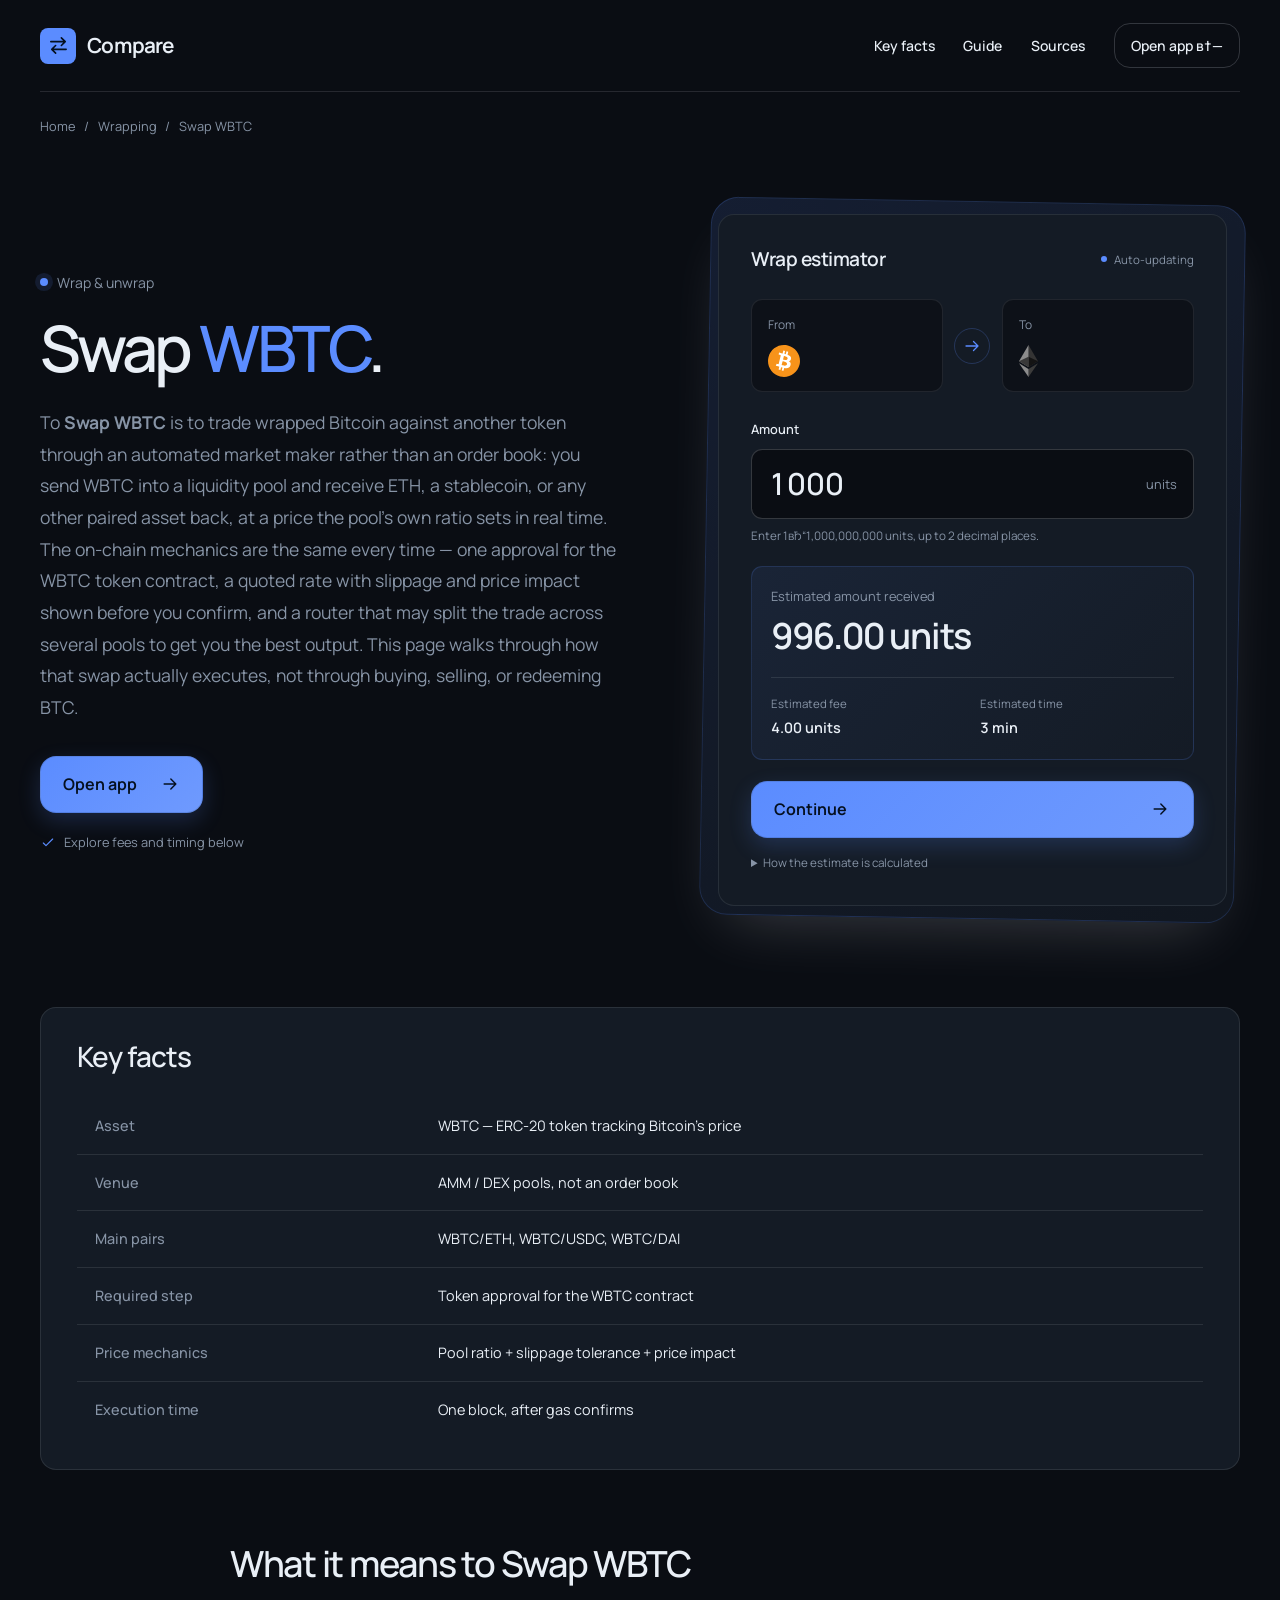
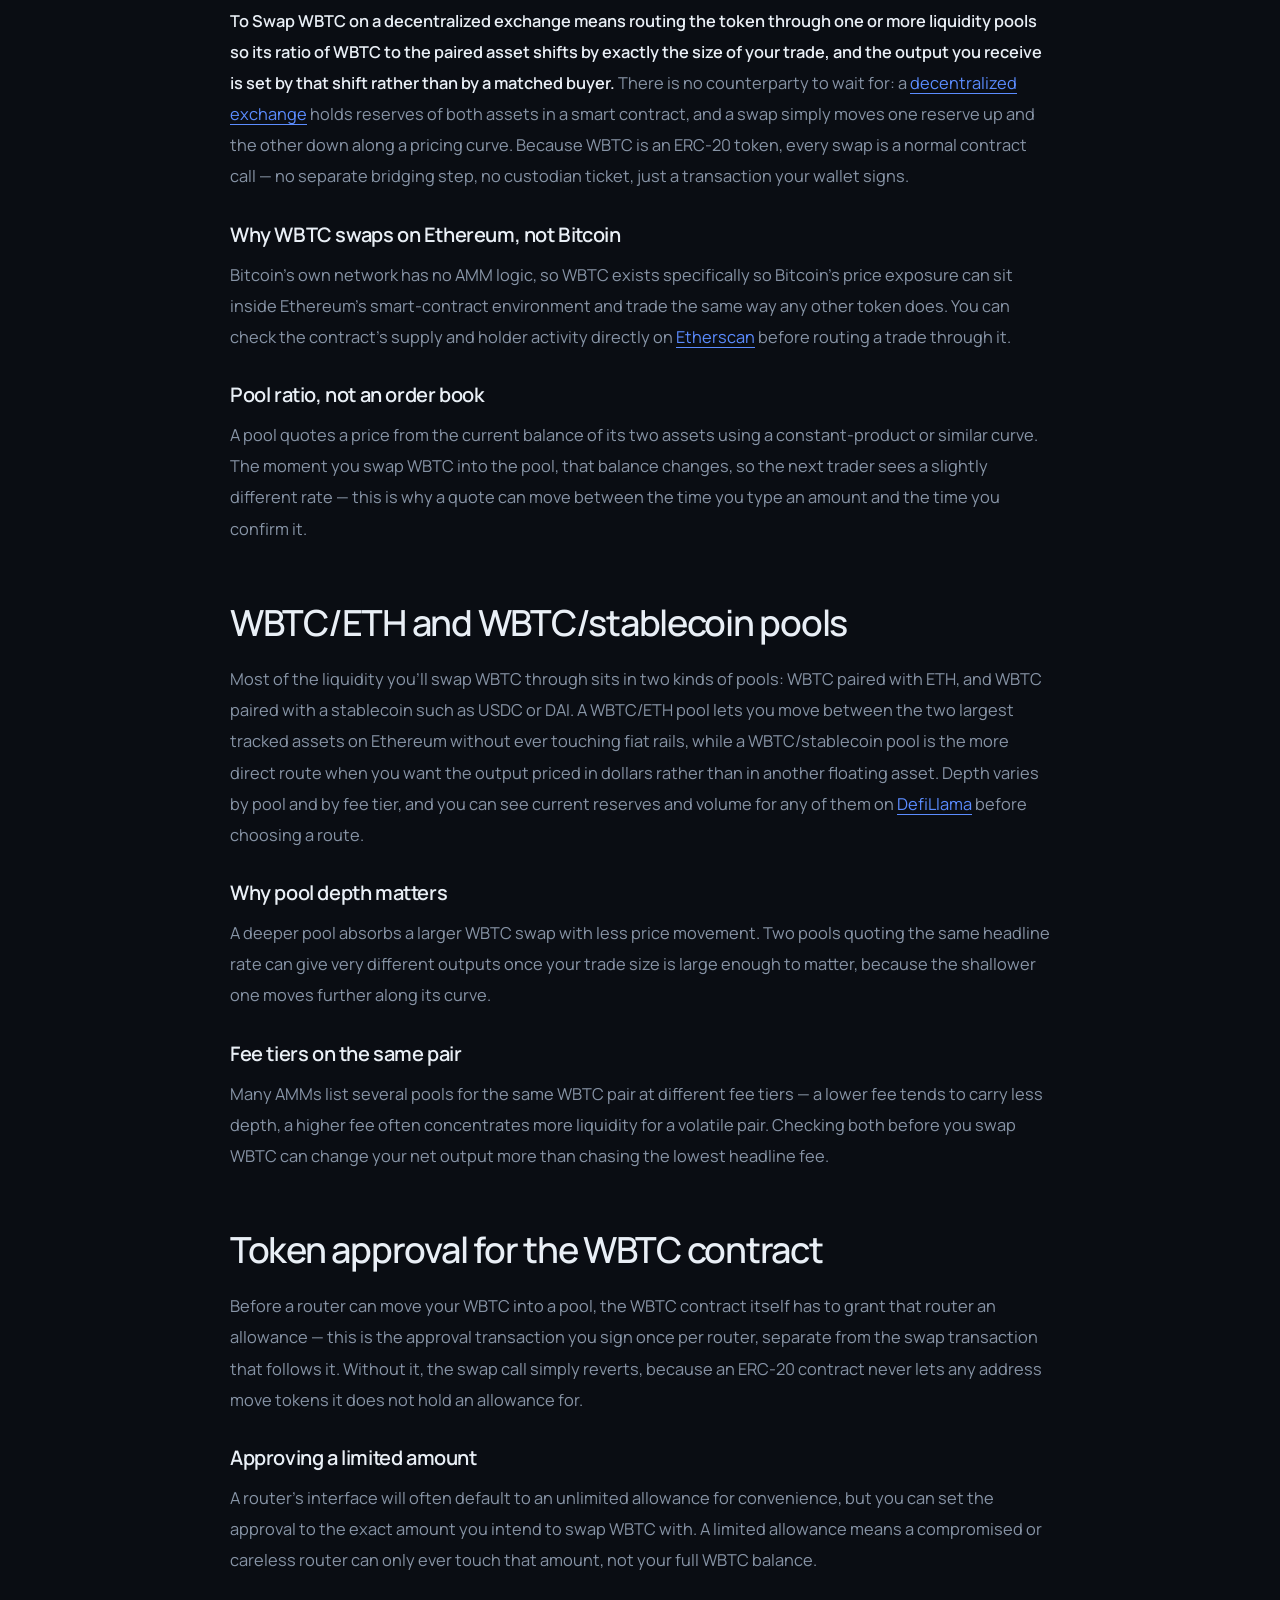
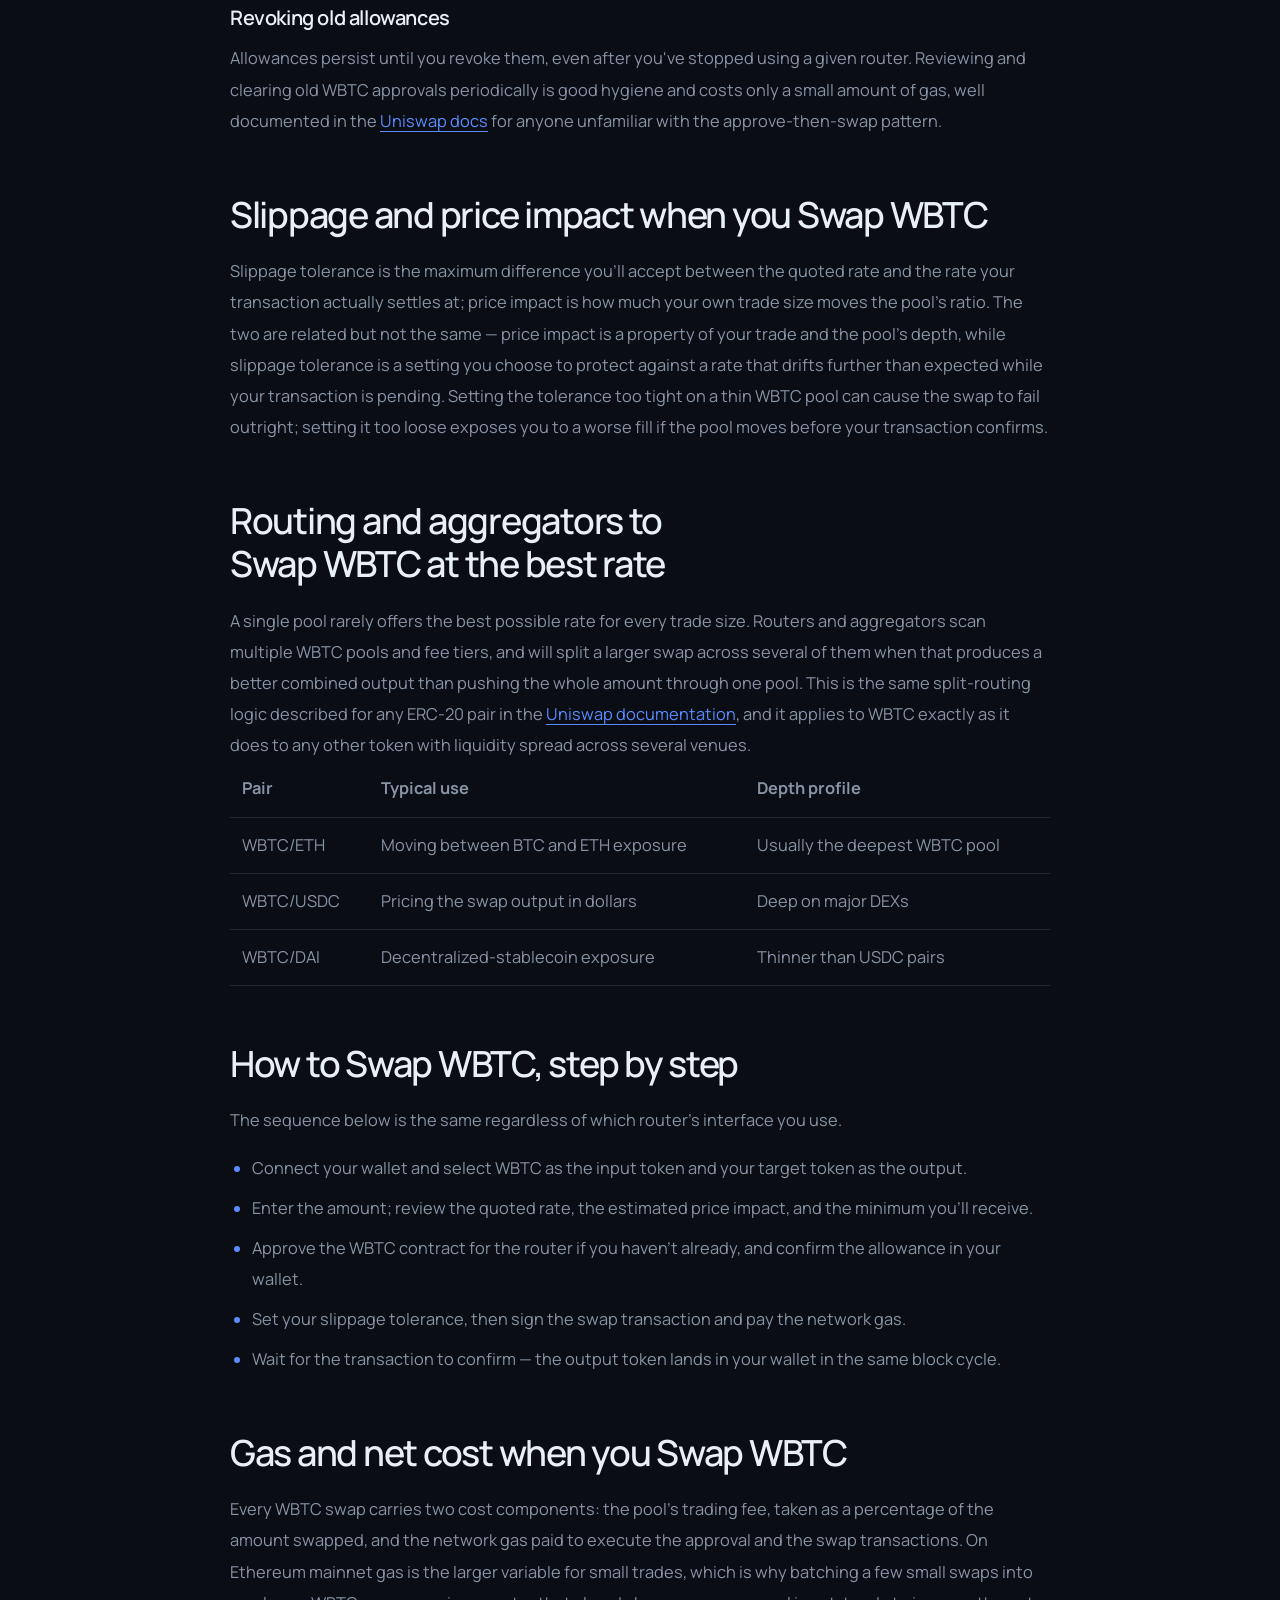
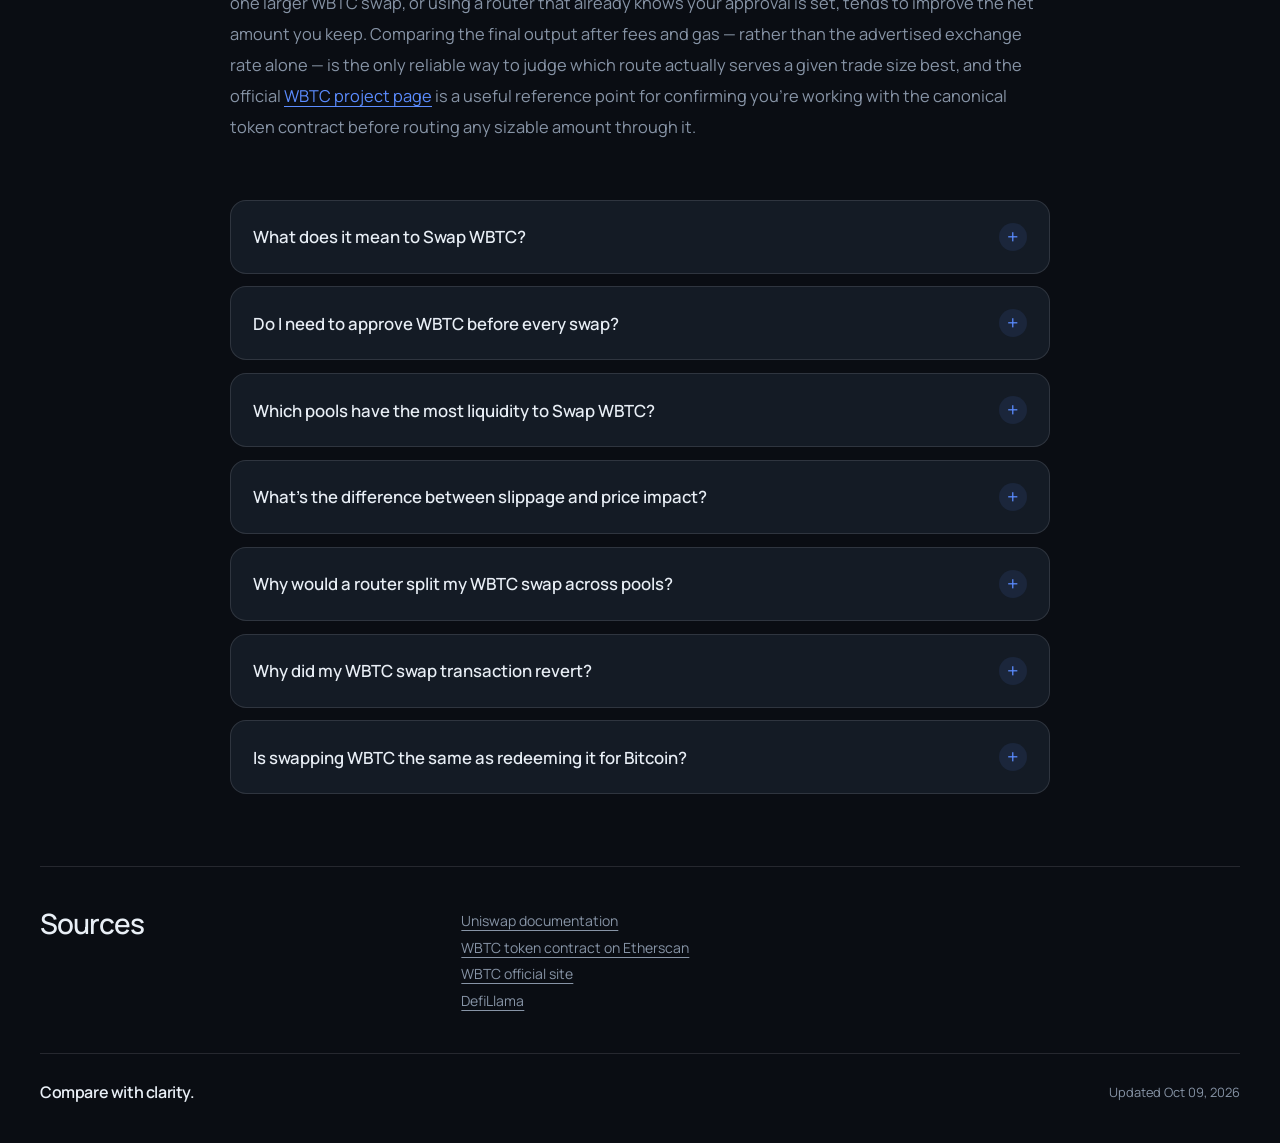
==== commit b490ef9f: "Wrap redesign: compare layout, rich content, inline sources" ====
--- a/index.html
+++ b/index.html
@@ -1,673 +1,241 @@
-<!DOCTYPE html>
-
+﻿<!doctype html>
 <html lang="en">
 <head>
-<meta charset="utf-8"/>
-<meta content="width=device-width, initial-scale=1" name="viewport"/>
-<title>Swap WBTC — Dashboard</title>
-<meta content="Swap WBTC directly from a self-custody wallet. How Wrapped Bitcoin works, what a same-chain swap costs, how to verify the real contract, and how to get back to BTC." name="description"/>
-<meta content="index,follow,max-snippet:-1,max-image-preview:large,max-video-preview:-1" name="robots"/>
-<meta content="#f5f6f8" name="theme-color"/>
-<link href="https://swap-wbtc.github.io/" rel="canonical"/>
-<link href="favicon.png" rel="icon" type="image/png"/>
-<link href="favicon.png" rel="apple-touch-icon"/>
-<link href="manifest.webmanifest" rel="manifest"/>
-<link href="og-cover.png" rel="image_src"/>
-<link crossorigin="" href="https://api.coingecko.com" rel="preconnect"/>
+<meta charset="utf-8">
+<meta name="viewport" content="width=device-width, initial-scale=1">
+<title>Swap WBTC — WBTC/ETH & Stablecoin Pools, Slippage, Routing</title>
+<meta name="description" content="Swap WBTC on an AMM: how WBTC/ETH and WBTC/stablecoin pools price a trade, what approving the WBTC contract does, how slippage and price impact move on WBTC pairs, and how routers find the best path.">
+<link rel="canonical" href="https://swap-wbtc.github.io/">
+<meta property="og:type" content="website">
+<meta property="og:title" content="Swap WBTC">
+<meta property="og:url" content="https://swap-wbtc.github.io/">
+<meta property="og:image" content="https://swap-wbtc.github.io/og.png">
+<meta name="twitter:card" content="summary_large_image">
+<meta name="twitter:title" content="Swap WBTC">
+<link rel="preconnect" href="https://fonts.googleapis.com"><link rel="preconnect" href="https://fonts.gstatic.com" crossorigin><link rel="stylesheet" href="https://fonts.googleapis.com/css2?family=Manrope:wght@400;500;600;700&family=Manrope:wght@500;600;700&display=swap">
+<script type="application/ld+json">{"@context": "https://schema.org", "@graph": [{"@type": "WebSite", "@id": "https://swap-wbtc.github.io/#website", "url": "https://swap-wbtc.github.io/", "name": "Swap WBTC — WBTC/ETH & Stablecoin Pools, Slippage, Routing"}, {"@type": "WebPage", "@id": "https://swap-wbtc.github.io/#webpage", "url": "https://swap-wbtc.github.io/", "name": "Swap WBTC — WBTC/ETH & Stablecoin Pools, Slippage, Routing", "isPartOf": {"@id": "https://swap-wbtc.github.io/#website"}, "description": "Swap WBTC on an AMM: how WBTC/ETH and WBTC/stablecoin pools price a trade, what approving the WBTC contract does, how slippage and price impact move on WBTC pairs, and how routers find the best path.", "datePublished": "2026-10-09", "dateModified": "2026-10-09"}, {"@type": "SoftwareApplication", "name": "Swap WBTC", "applicationCategory": "FinanceApplication", "operatingSystem": "Web", "offers": {"@type": "Offer", "price": "0", "priceCurrency": "USD"}}, {"@type": "BreadcrumbList", "itemListElement": [{"@type": "ListItem", "position": 1, "name": "Home", "item": "https://swap-wbtc.github.io/"}, {"@type": "ListItem", "position": 2, "name": "Wrapping"}, {"@type": "ListItem", "position": 3, "name": "Swap WBTC"}]}, {"@type": "FAQPage", "mainEntity": [{"@type": "Question", "name": "What does it mean to Swap WBTC?", "acceptedAnswer": {"@type": "Answer", "text": "It means trading WBTC against another token through an AMM liquidity pool rather than an order book — the pool's own ratio of the two assets sets the rate, and the trade executes in a single on-chain transaction."}}, {"@type": "Question", "name": "Do I need to approve WBTC before every swap?", "acceptedAnswer": {"@type": "Answer", "text": "No. The approval is a one-time allowance per router; once it's set for the amount or token you intend to trade, later swaps through that same router only need the swap transaction itself."}}, {"@type": "Question", "name": "Which pools have the most liquidity to Swap WBTC?", "acceptedAnswer": {"@type": "Answer", "text": "WBTC/ETH and WBTC/USDC pools are typically the deepest on major decentralized exchanges, meaning they absorb larger trades with less price impact than thinner pairs like WBTC/DAI."}}, {"@type": "Question", "name": "What's the difference between slippage and price impact?", "acceptedAnswer": {"@type": "Answer", "text": "Price impact is how much your own trade size moves the pool's ratio. Slippage tolerance is the maximum deviation from the quote you're willing to accept while your transaction is pending — a setting you choose, not a property of the pool."}}, {"@type": "Question", "name": "Why would a router split my WBTC swap across pools?", "acceptedAnswer": {"@type": "Answer", "text": "Splitting a trade across multiple pools or fee tiers can produce a better combined output than routing the full amount through a single pool, especially once the trade size is large enough to move one pool's ratio significantly."}}, {"@type": "Question", "name": "Why did my WBTC swap transaction revert?", "acceptedAnswer": {"@type": "Answer", "text": "The most common causes are a missing or insufficient token approval, a slippage tolerance set tighter than the pool's actual movement during confirmation, or not enough ETH in your wallet to cover gas."}}, {"@type": "Question", "name": "Is swapping WBTC the same as redeeming it for Bitcoin?", "acceptedAnswer": {"@type": "Answer", "text": "No. Swapping WBTC trades it for another token inside a liquidity pool on Ethereum. Redeeming WBTC back to native Bitcoin is a separate custodial process handled through the WBTC merchant network, not through a DEX pool."}}]}]}</script>
 <style>
-/* Swap WBTC — independent single-page hub. */
-:root {
-  color-scheme: light;
-  --bg: #f5f6f8; --surface: #ffffff; --panel: #ffffff; --raised: #f1f3f6;
-  --line: rgba(17, 24, 39, 0.10); --line-2: rgba(17, 24, 39, 0.16);
-  --ink: #0e1016; --text: #464d59; --muted: #6a7280; --faint: #98a0ad;
-  --accent: #3d5de6; --accent-2: #2c45c8; --accent-soft: rgba(61, 93, 230, 0.10); --accent-glow: rgba(61, 93, 230, 0.22);
-  --cyan: #0e93a8; --cta: #3d5de6; --cta-ink: #ffffff;
-  --r-sm: 8px; --r-md: 12px; --r-lg: 16px; --r-xl: 20px;
-  --mono: ui-monospace, "SF Mono", SFMono-Regular, "Roboto Mono", Menlo, Consolas, monospace;
-  --font: Inter, ui-sans-serif, system-ui, -apple-system, "Segoe UI", Roboto, sans-serif;
-  --ease: cubic-bezier(0.22, 0.7, 0.24, 1);
-}
-* { box-sizing: border-box; }
-html { scroll-behavior: smooth; }
-@media (prefers-reduced-motion: reduce) { html { scroll-behavior: auto; } }
-body {
-  margin: 0; min-width: 320px;
-  color: var(--text); background: var(--bg);
-  font-family: var(--font); font-size: 15px; line-height: 1.55;
-  -webkit-font-smoothing: antialiased; text-rendering: optimizeLegibility;
-}
-a { color: inherit; text-decoration: none; }
-a:focus-visible, button:focus-visible, summary:focus-visible { outline: 2px solid var(--accent-2); outline-offset: 3px; border-radius: 8px; }
-img { display: block; max-width: 100%; }
-.skip { position: absolute; left: -999px; }
-.skip:focus { left: 12px; top: 12px; z-index: 99; padding: 8px 14px; border-radius: 10px; background: var(--accent); color: #fff; font-weight: 750; }
-
-.shell { display: flex; min-height: 100dvh; }
-
-/* ───────── sidebar (off-canvas drawer) ───────── */
-.sidebar {
-  position: fixed; top: 0; left: 0; z-index: 70;
-  width: min(288px, 86vw); height: 100vh; height: 100dvh; overflow-y: auto;
-  display: flex; flex-direction: column; padding: 16px 12px 14px;
-  background: var(--surface); border-right: 1px solid var(--line);
-  transform: translateX(-100%); transition: transform 0.24s var(--ease);
-  box-shadow: 24px 0 70px rgba(17, 24, 39, 0.15);
-}
-.sidebar.is-open { transform: none; }
-.scrim { position: fixed; inset: 0; z-index: 65; background: rgba(17, 24, 39, 0.30); opacity: 0; pointer-events: none; transition: opacity 0.24s var(--ease); }
-.scrim.is-open { opacity: 1; pointer-events: auto; }
-html:not(.js) .sidebar { position: static; transform: none; width: 262px; height: auto; box-shadow: none; }
-html:not(.js) .scrim, html:not(.js) .nav-toggle { display: none; }
-.side-top { display: flex; align-items: center; justify-content: space-between; gap: 12px; padding: 2px 8px 6px; }
-.brand { display: flex; align-items: center; gap: 11px; min-width: 0; }
-.brand-logo { width: 32px; height: 32px; flex: 0 0 auto; display: grid; place-items: center; border-radius: 9px; background: var(--raised); box-shadow: inset 0 0 0 1px var(--line-2); }
-.brand-logo img { width: 20px; height: 20px; border-radius: 6px; }
-.brand-name { margin: 0; font-size: 17px; font-weight: 800; letter-spacing: -0.03em; color: var(--ink); line-height: 1; }
-.nav-label { margin: 14px 12px 6px; font-size: 10px; font-weight: 700; letter-spacing: 0.15em; text-transform: uppercase; color: var(--faint); }
-.nav-item { display: flex; align-items: center; gap: 12px; padding: 9px 12px; border-radius: 9px; color: var(--text); font-size: 14px; font-weight: 600; transition: color 150ms var(--ease), background-color 150ms var(--ease); }
-.ni-ico { width: 18px; height: 18px; flex: 0 0 auto; color: var(--muted); }
-.ni-ext { margin-left: auto; color: var(--faint); font-size: 12px; }
-.nav-item:hover { color: var(--ink); background: rgba(17, 24, 39, 0.04); }
-.nav-item:hover .ni-ico { color: var(--text); }
-.nav-item.is-active { color: var(--accent-2); background: transparent; }
-.nav-item.is-active .ni-ico { color: var(--accent-2); }
-.nav-group { border-radius: 9px; }
-.nav-group summary { display: flex; align-items: center; gap: 12px; padding: 9px 12px; border-radius: 9px; color: var(--text); font-size: 14px; font-weight: 600; cursor: pointer; list-style: none; transition: color 150ms var(--ease), background-color 150ms var(--ease); }
-.nav-group summary::-webkit-details-marker { display: none; }
-.nav-group summary .ni-ico { color: var(--muted); }
-.nav-group summary .chev { width: 15px; height: 15px; margin-left: auto; color: var(--faint); transition: transform 200ms var(--ease); }
-.nav-group summary:hover { color: var(--ink); background: rgba(17, 24, 39, 0.04); }
-.nav-group[open] summary { color: var(--ink); }
-.nav-group[open] summary .ni-ico { color: var(--text); }
-.nav-group[open] summary .chev { transform: rotate(180deg); }
-@media (prefers-reduced-motion: reduce) { .nav-group summary .chev { transition: none; } }
-.nav-sub { display: flex; flex-direction: column; gap: 1px; padding: 2px 0 8px 42px; }
-.nav-sub a { display: flex; align-items: baseline; gap: 7px; padding: 6px 10px; border-radius: 8px; color: var(--muted); font-size: 12.5px; font-weight: 550; transition: color 150ms var(--ease), background-color 150ms var(--ease); }
-.nav-sub a small { color: var(--faint); font-size: 10.5px; font-weight: 500; }
-.nav-sub a:hover { color: var(--accent-2); background: rgba(17, 24, 39, 0.04); }
-.nav-sub a:hover small { color: var(--muted); }
-.sidebar-foot { margin-top: auto; padding-top: 13px; border-top: 1px solid var(--line); }
-.disclose { margin: 8px 10px 0; font-size: 11px; line-height: 1.5; color: var(--muted); }
-.disclose strong { color: var(--text); font-weight: 700; }
-.fine { margin: 6px 10px 0; font-size: 10.5px; line-height: 1.45; color: var(--faint); }
-.nav-toggle { display: inline-flex; width: 38px; height: 38px; flex: 0 0 auto; position: relative; padding: 0; border: 1px solid var(--line-2); border-radius: 10px; background: var(--raised); color: var(--ink); cursor: pointer; }
-.nav-toggle .bar { position: absolute; left: 10px; right: 10px; height: 2px; border-radius: 2px; background: currentColor; transition: transform 0.22s var(--ease), opacity 0.18s var(--ease); }
-.nav-toggle .bar:nth-child(1) { top: 13px; } .nav-toggle .bar:nth-child(2) { top: 18px; } .nav-toggle .bar:nth-child(3) { top: 23px; }
-.sidebar.is-open .nav-toggle .bar:nth-child(1) { transform: translateY(5px) rotate(45deg); }
-.sidebar.is-open .nav-toggle .bar:nth-child(2) { opacity: 0; }
-.sidebar.is-open .nav-toggle .bar:nth-child(3) { transform: translateY(-5px) rotate(-45deg); }
-
-/* persistent header: hamburger + logo + H1 */
-.topbar-left { display: flex; align-items: center; gap: 12px 14px; min-width: 0; flex-wrap: wrap; }
-.menu-btn { display: inline-flex; flex-direction: column; justify-content: center; gap: 4px; width: 40px; height: 38px; flex: 0 0 auto; padding: 0 9px; border: 1px solid var(--line-2); border-radius: 10px; background: var(--raised); color: var(--ink); cursor: pointer; }
-.menu-btn .bar { display: block; height: 2px; width: 100%; border-radius: 2px; background: currentColor; transition: transform 0.22s var(--ease), opacity 0.18s var(--ease); }
-.menu-btn:hover { border-color: var(--accent); color: var(--accent-2); }
-.shell.nav-open .menu-btn .bar:nth-child(1) { transform: translateY(6px) rotate(45deg); }
-.shell.nav-open .menu-btn .bar:nth-child(2) { opacity: 0; }
-.shell.nav-open .menu-btn .bar:nth-child(3) { transform: translateY(-6px) rotate(-45deg); }
-.topbar-logo { width: 32px; height: 32px; flex: 0 0 auto; display: grid; place-items: center; border-radius: 9px; background: var(--raised); box-shadow: inset 0 0 0 1px var(--line-2); }
-.topbar-logo img { width: 20px; height: 20px; border-radius: 6px; }
-h1.wordmark { margin: 0; font-size: 17px; font-weight: 800; letter-spacing: -0.03em; color: var(--ink); line-height: 1; white-space: nowrap; }
-html:not(.js) .menu-btn { display: none; }
-
-/* ───────── main / topbar ───────── */
-.main { flex: 1; min-width: 0; display: flex; flex-direction: column; }
-.topbar { position: relative; z-index: 40; flex: 0 0 auto; display: flex; align-items: center; justify-content: space-between; gap: 12px 20px; flex-wrap: wrap; padding: 21px 26px; border-bottom: 0; background: transparent; }
-.topbar-right { display: flex; align-items: center; gap: 10px 18px; flex-wrap: wrap; }
-.mode-switch { display: inline-flex; align-items: center; gap: 10px; }
-.ms-label { font-size: 13.5px; font-weight: 700; color: var(--muted); transition: color 150ms var(--ease); }
-.ms-label.is-on { color: var(--ink); }
-.ms-track { position: relative; width: 42px; height: 24px; flex: 0 0 auto; padding: 0; border: 1px solid var(--line-2); border-radius: 999px; background: var(--raised); cursor: pointer; transition: background-color 180ms var(--ease); }
-.ms-knob { position: absolute; top: 50%; left: 3px; width: 16px; height: 16px; border-radius: 50%; background: var(--ink); transform: translateY(-50%); transition: left 200ms var(--ease); }
-.ms-track[aria-checked="true"] { background: var(--accent-soft); border-color: rgba(61, 93, 230, 0.4); }
-.ms-track[aria-checked="true"] .ms-knob { left: 23px; background: var(--accent-2); }
-.ticker { display: flex; align-items: center; flex-wrap: wrap; gap: 3px 16px; min-width: 0; }
-.tick { display: inline-flex; align-items: baseline; gap: 6px; color: var(--faint); font-size: 11px; font-weight: 550; letter-spacing: 0.01em; transition: color 150ms var(--ease); }
-.tick b { color: var(--muted); font-family: var(--mono); font-size: 11.5px; font-weight: 600; font-variant-numeric: tabular-nums; }
-.tick .ext { color: var(--faint); font-size: 9.5px; transition: color 150ms var(--ease); }
-.tick:hover { color: var(--muted); } .tick:hover b, .tick:hover .ext { color: var(--accent-2); }
-.btn-open { display: inline-flex; align-items: center; gap: 7px; padding: 8px 14px; border: 1px solid var(--line-2); border-radius: 10px; color: var(--ink); background: rgba(17, 24, 39, 0.04); font-size: 12.5px; font-weight: 700; white-space: nowrap; transition: border-color 150ms var(--ease), background-color 150ms var(--ease); }
-.btn-open:hover { border-color: var(--accent); color: var(--accent-2); }
-
-/* ───────── first screen: hero + swap card ───────── */
-.stage { position: relative; min-height: calc(100dvh - 56px); width: min(560px, 100%); margin-inline: auto; padding: clamp(16px, 3vh, 40px) 24px clamp(52px, 9vh, 96px); display: flex; flex-direction: column; align-items: stretch; justify-content: center; gap: clamp(14px, 3vh, 26px); }
-.hero { text-align: center; margin: 0; }
-.hero-h2 { margin: 0; font-size: clamp(1.5rem, 3.6vw, 2.1rem); font-weight: 800; letter-spacing: -0.02em; line-height: 1.12; color: var(--ink); }
-@supports ((-webkit-background-clip: text) or (background-clip: text)) { .hero-h2 { background: linear-gradient(180deg, #0e1016, #3a4c85); -webkit-background-clip: text; background-clip: text; -webkit-text-fill-color: transparent; color: transparent; } }
-.hero-sub { margin: 10px auto 0; max-width: 48ch; font-size: 13.5px; line-height: 1.55; color: var(--text); }
-.hero-sub strong { color: var(--ink); font-weight: 700; }
-.swap-card { border: 1px solid var(--line-2); border-radius: var(--r-xl); background: var(--panel); padding: 16px; }
-.card-head { display: flex; align-items: center; justify-content: space-between; margin-bottom: 12px; padding: 0 2px; }
-.card-title { margin: 0; font-size: 11.5px; font-weight: 750; letter-spacing: 0.09em; text-transform: uppercase; color: var(--muted); }
-.preview-tag { display: inline-flex; align-items: center; gap: 6px; padding: 4px 10px; border: 1px solid var(--line-2); border-radius: 999px; color: var(--accent-2); font-size: 10px; font-weight: 700; letter-spacing: 0.08em; text-transform: uppercase; }
-.preview-tag > span { width: 6px; height: 6px; border-radius: 50%; background: var(--accent); box-shadow: 0 0 0 3px var(--accent-soft); }
-.leg { display: flex; align-items: center; justify-content: space-between; gap: 14px; padding: 15px 16px; border: 1px solid var(--line); border-radius: var(--r-lg); background: var(--raised); }
-.asset { display: inline-flex; align-items: center; gap: 8px; padding: 6px 10px 6px 6px; border: 1px solid var(--line-2); border-radius: 999px; background: rgba(17, 24, 39, 0.04); color: var(--ink); font-size: 14px; font-weight: 700; }
-.asset .tok { width: 26px; height: 26px; border-radius: 50%; overflow: hidden; display: grid; place-items: center; background: #fff; }
-.asset .tok img { width: 26px; height: 26px; }
-.asset .chev-sm { width: 15px; height: 15px; color: var(--muted); }
-.leg-amt { display: flex; flex-direction: column; align-items: flex-end; gap: 3px; min-width: 0; }
-.leg-amt .amount { font-family: var(--mono); font-size: 1.7rem; font-weight: 600; letter-spacing: -0.02em; color: var(--ink); font-variant-numeric: tabular-nums; line-height: 1; }
-.leg-amt .leg-sub { font-size: 10.5px; font-weight: 600; letter-spacing: 0.04em; text-transform: uppercase; color: var(--faint); }
-.swap-arrow { position: relative; z-index: 1; display: grid; place-items: center; width: 40px; height: 40px; margin: -12px auto; border: 3px solid var(--panel); border-radius: 12px; background: var(--raised); color: var(--accent-2); cursor: pointer; box-shadow: 0 0 0 1px var(--line-2); transition: transform 220ms var(--ease), color 150ms var(--ease); }
-.swap-arrow svg { width: 17px; height: 17px; }
-.swap-arrow:hover { color: #fff; transform: rotate(180deg); }
-.route-panel { display: flex; align-items: center; justify-content: space-between; gap: 12px; margin-top: 12px; padding: 13px 15px; border: 1px solid var(--line); border-radius: var(--r-md); background: var(--raised); }
-.route-info b { display: block; color: var(--ink); font-size: 13.5px; font-weight: 700; letter-spacing: 0.01em; }
-.route-info span { display: block; margin-top: 2px; color: var(--faint); font-size: 11.5px; }
-.route-tok { display: inline-flex; align-items: center; gap: 7px; color: var(--text); font-size: 13px; font-weight: 650; white-space: nowrap; }
-.route-tok .tok { width: 20px; height: 20px; border-radius: 50%; overflow: hidden; background: #fff; display: grid; place-items: center; }
-.route-tok .tok img { width: 20px; height: 20px; }
-.route-row { display: flex; align-items: center; justify-content: space-between; gap: 12px; padding: 11px 4px 2px; border-top: 1px solid var(--line); margin-top: 10px; }
-.route-row span { font-size: 10.5px; font-weight: 700; letter-spacing: 0.07em; text-transform: uppercase; color: var(--faint); }
-.route-row b { color: var(--text); font-size: 12.5px; font-weight: 650; font-variant-numeric: tabular-nums; }
-.swap-cta { display: flex; align-items: center; justify-content: center; gap: 8px; margin-top: 16px; padding: 15px; border-radius: var(--r-md); color: var(--cta-ink); background: var(--cta); font-size: 15px; font-weight: 750; letter-spacing: 0.01em; transition: filter 150ms var(--ease), transform 150ms var(--ease); }
-.swap-cta:hover { filter: brightness(1.04); transform: translateY(-1px); }
-/* scroll cue at the foot of the first screen */
-.scroll-cue { position: absolute; left: 0; right: 0; bottom: 10px; display: flex; justify-content: center; }
-.scroll-cue a { display: inline-flex; flex-direction: column; align-items: center; gap: 3px; color: var(--faint); font-size: 10px; letter-spacing: 0.1em; text-transform: uppercase; font-weight: 700; }
-.scroll-cue a:hover { color: var(--accent-2); }
-.scroll-cue svg { width: 16px; height: 16px; animation: cue 1.8s var(--ease) infinite; }
-@keyframes cue { 0%,100% { transform: translateY(0); } 50% { transform: translateY(4px); } }
-@media (prefers-reduced-motion: reduce) { .scroll-cue svg { animation: none; } }
-
-/* ───────── merged content (all in initial HTML; revealed on scroll) ───────── */
-.content { width: min(760px, 100%); margin: 0 auto; padding: clamp(56px, 12vh, 140px) 24px 88px; }
-.content .lead-in { padding: clamp(4px, 1vh, 12px) 0 clamp(10px, 2.5vh, 22px); }
-.content .lead-in > p { margin: 0 0 16px; font-size: 15px; line-height: 1.66; color: var(--text); }
-.content .lead-in > p strong { color: var(--ink); font-weight: 700; }
-/* premium feature card (modern-site feel) */
-.content .lead-in .feat{position:relative;width:min(1120px,calc(100vw - 44px));margin-left:50%;transform:translateX(-50%);display:grid;grid-template-columns:1.08fr .92fr;align-items:stretch;background:linear-gradient(165deg,#141824,#0b0e15);border:1px solid rgba(255,255,255,.09);border-radius:28px;overflow:hidden;box-shadow:0 52px 120px -55px rgba(0,0,0,.82)}
-.feat-l{padding:clamp(32px,4vw,64px);display:flex;flex-direction:column;justify-content:center}
-.feat-l h2{margin:0;font-size:clamp(2.2rem,4.6vw,3.2rem);line-height:1.03;font-weight:800;letter-spacing:-.03em;color:#fff}
-.feat-lead{margin:20px 0 0;font-size:17px;line-height:1.6;color:rgba(255,255,255,.9);max-width:48ch}
-.content .lead-in .feat-lead a{color:#fff;text-decoration:underline;text-decoration-color:rgba(255,255,255,.55);text-underline-offset:3px}
-.content .lead-in .feat-lead a:hover{text-decoration-color:#fff}
-.feat-cta{margin:32px 0 0}
-.content .lead-in .feat-btn{display:inline-flex;align-items:center;gap:10px;padding:17px 38px;border-radius:999px;background:linear-gradient(135deg,var(--accent),color-mix(in srgb,var(--accent) 50%,#7c4dff));color:#fff;font-weight:750;font-size:16.5px;text-decoration:none;box-shadow:0 20px 44px -12px var(--accent-glow);transition:transform .16s var(--ease),box-shadow .16s var(--ease)}
-.content .lead-in .feat-btn:hover{transform:translateY(-2px);box-shadow:0 26px 56px -14px var(--accent-glow)}
-.feat-btn .arr{transition:transform .18s var(--ease)}
-.content .lead-in .feat-btn:hover .arr{transform:translateX(3px)}
-.feat-more{margin:18px 0 0}
-.feat-readmore{list-style:none;cursor:pointer;display:inline-flex;align-items:center;gap:7px;font-size:13.5px;font-weight:700;color:rgba(255,255,255,.7);transition:color .15s var(--ease)}
-.feat-readmore::-webkit-details-marker{display:none}
-.feat-readmore:hover{color:#fff}
-.feat-readmore .chev{width:15px;height:15px;transition:transform .2s var(--ease)}
-.feat-more[open] .feat-readmore .chev{transform:rotate(180deg)}
-.feat-detail{margin:20px 0 0;font-size:14.5px;line-height:1.72;color:rgba(255,255,255,.82)}
-.content .lead-in .feat-detail a{color:#fff;text-decoration:underline;text-decoration-color:rgba(255,255,255,.55);text-underline-offset:3px}
-.feat-more:not([open]) .feat-detail{display:none}
-.content .lead-in .feat-lead{color:rgba(255,255,255,.9)}
-.content .lead-in .feat-detail,.content .lead-in .feat-detail p{color:rgba(255,255,255,.82)}
-.feat-facts{display:grid;grid-template-columns:1fr 1fr;gap:0 26px;margin:18px 0 2px}
-.feat-fact{padding:10px 0;border-top:1px solid rgba(255,255,255,.1)}
-.feat-fact .fl{display:block;font-size:10px;font-weight:700;letter-spacing:.09em;text-transform:uppercase;color:rgba(255,255,255,.5);margin:0 0 3px}
-.feat-fact .fv{display:block;font-size:12.5px;line-height:1.5;color:rgba(255,255,255,.88)}
-.feat-r{position:relative;overflow:hidden;min-height:clamp(300px,32vw,440px);background:radial-gradient(120% 105% at 70% 22%,color-mix(in srgb,var(--accent) 52%,#1a1030),#0a0d14 70%)}
-.feat-r::before{content:"";position:absolute;inset:0;background-image:linear-gradient(rgba(255,255,255,.05) 1px,transparent 1px),linear-gradient(90deg,rgba(255,255,255,.05) 1px,transparent 1px);background-size:36px 36px;-webkit-mask:radial-gradient(70% 72% at 64% 36%,#000,transparent 76%);mask:radial-gradient(70% 72% at 64% 36%,#000,transparent 76%)}
-.feat-badge{position:absolute;top:50%;left:50%;transform:translate(-50%,-50%);z-index:2;width:clamp(122px,16vw,166px);height:clamp(122px,16vw,166px);border-radius:34px;display:grid;place-items:center;background:linear-gradient(160deg,rgba(255,255,255,.18),rgba(255,255,255,.02));box-shadow:0 38px 84px -22px var(--accent-glow),inset 0 0 0 1px rgba(255,255,255,.18)}
-.feat-badge img{width:52%;height:52%;object-fit:contain}
-@media (max-width:860px){
-  .content .lead-in .feat{width:calc(100vw - 28px);grid-template-columns:1fr}
-  .feat-l{padding:30px 22px 32px}
-  .feat-r{min-height:200px}
-  .feat-facts{grid-template-columns:1fr}
-}
-
-.tbl.spec table { min-width: 0; }
-.tbl.spec td:first-child { color: var(--muted); font-weight: 600; white-space: nowrap; width: 1%; }
-.content .sec { border-top: 1px solid var(--line); scroll-margin-top: 66px; }
-.content .sec:first-child { border-top: 0; }
-.content .sec > summary { list-style: none; cursor: pointer; display: flex; align-items: center; justify-content: space-between; gap: 16px; padding: clamp(20px, 4vh, 32px) 0; }
-.content .sec > summary::-webkit-details-marker { display: none; }
-.content .sec > summary h2 { margin: 0; font-size: clamp(1.25rem, 2.8vw, 1.6rem); font-weight: 800; letter-spacing: -0.02em; color: var(--ink); transition: color 150ms var(--ease); }
-.content .sec > summary::after { content: "+"; flex: 0 0 auto; color: var(--accent); font-weight: 700; font-size: 1.5rem; line-height: 1; }
-.content .sec[open] > summary::after { content: "\2212"; }
-.content .sec > summary:hover h2 { color: var(--accent-2); }
-.content .sec-body { padding: 0 0 clamp(22px, 4vh, 34px); }
-.content .sec[open] .sec-body { animation: secdrop 0.22s var(--ease); }
-@keyframes secdrop { from { opacity: 0; transform: translateY(-4px); } to { opacity: 1; transform: none; } }
-@media (prefers-reduced-motion: reduce) { .content .sec[open] .sec-body { animation: none; } }
-.content p { margin: 0 0 13px; color: var(--text); }
-.content p strong, .content li strong { color: var(--ink); font-weight: 700; }
-.content ul, .content ol { margin: 0 0 14px; padding-left: 20px; }
-.content li { margin-bottom: 8px; color: var(--text); }
-.content li::marker { color: var(--accent); }
-/* inline source links — blend with the copy, brighten only on hover */
-.content .sec-body a, .content .qa .a a, .content .lead-in a { color: inherit; text-decoration: underline; text-decoration-thickness: 1px; text-underline-offset: 3px; text-decoration-color: rgba(17, 24, 39, 0.26); transition: color 150ms var(--ease), text-decoration-color 150ms var(--ease); }
-.content .sec-body a:hover, .content .qa .a a:hover, .content .lead-in a:hover { color: var(--accent-2); text-decoration-color: var(--accent-2); }
-.content .sec-body a.addr { text-decoration-color: rgba(134, 160, 255, 0.32); }
-.cite { margin: 4px 0 0; font-size: 12px; color: var(--faint); }
-.cite a { color: var(--muted); text-decoration: underline; text-underline-offset: 2px; }
-.cite a:hover { color: var(--accent-2); }
-.tbl { width: 100%; overflow-x: auto; border: 1px solid var(--line); border-radius: var(--r-md); margin: 4px 0 14px; background: var(--panel); }
-.tbl table { border-collapse: collapse; width: 100%; font-size: 13px; min-width: 460px; }
-.tbl th { text-align: left; font-weight: 700; color: var(--accent-2); background: rgba(17, 24, 39, 0.04); padding: 10px 13px; border-bottom: 1px solid var(--line-2); font-size: 11.5px; letter-spacing: 0.02em; }
-.tbl td { padding: 10px 13px; border-bottom: 1px solid var(--line); color: var(--text); vertical-align: top; }
-.tbl tr:last-child td { border-bottom: 0; }
-.tbl td:first-child { color: var(--ink); font-weight: 600; }
-.qa { border: 1px solid var(--line); border-radius: var(--r-md); background: var(--panel); margin: 0 0 10px; overflow: hidden; }
-.qa summary { padding: 15px 18px; color: var(--ink); font-weight: 650; cursor: pointer; list-style: none; display: flex; justify-content: space-between; gap: 12px; font-size: 14.5px; }
-.qa summary::-webkit-details-marker { display: none; }
-.qa summary::after { content: "+"; color: var(--accent); font-weight: 700; font-size: 1.15rem; line-height: 1; }
-.qa[open] summary::after { content: "−"; }
-.qa[open] { border-color: var(--line-2); }
-.qa .a { padding: 0 18px 15px; color: var(--text); font-size: 13.5px; }
-.qa .a p { margin: 0 0 8px; }
-.addr { font-family: var(--mono); font-size: 12px; color: var(--accent-2); word-break: break-all; }
-.disclosure-box { margin: 24px 0 0; padding: 16px 18px; border: 1px solid var(--line); border-radius: var(--r-md); background: var(--surface); font-size: 12.5px; line-height: 1.6; color: var(--muted); }
-.disclosure-box strong { color: var(--text); }
-/* scroll-reveal — content is always present; JS only animates it in */
-html.js .reveal { opacity: 0; transform: translateY(18px); transition: opacity 0.6s var(--ease), transform 0.6s var(--ease); }
-html.js .reveal.in { opacity: 1; transform: none; }
-@media (prefers-reduced-motion: reduce) { html.js .reveal { opacity: 1; transform: none; transition: none; } }
-
-/* ───────── responsive ───────── */
-@media (max-width: 560px) {
-  .topbar { padding: 10px 16px; }
-  .stage { padding: 16px 16px 40px; }
-  .content { padding: clamp(40px, 9vh, 90px) 16px 72px; }
-  .ticker { display: none; }
-  .leg-amt .amount { font-size: 1.5rem; }
-}
-@media (max-height: 720px) and (min-width: 561px) {
-  .hero-h2 { font-size: clamp(1.35rem, 3.2vw, 1.9rem); }
-  .hero-sub { font-size: 13px; margin-top: 8px; }
-  .swap-card { padding: 13px; }
-  .leg { padding: 12px 14px; }
-  .leg-amt .amount { font-size: 1.45rem; }
-  .route-panel { margin-top: 9px; padding: 11px 14px; }
-  .swap-cta { margin-top: 12px; padding: 13px; }
-}
-.swap-cta { font-size: 16px; box-shadow: 0 10px 24px rgba(61, 93, 230, 0.30); }
-.swap-cta .cta-ico { width: 17px; height: 17px; flex: 0 0 auto; }
-.swap-cta .cta-go { transition: transform 0.18s var(--ease); }
-.swap-cta:hover .cta-go { transform: translateX(3px); }
-.cta-note { margin: 9px 0 0; text-align: center; font-size: 11.5px; color: var(--faint); letter-spacing: 0.02em; }
-.field-notes { margin: clamp(28px,5vh,52px) 0 0; padding: 20px 22px; border: 1px solid var(--line-2); border-left: 3px solid var(--accent); border-radius: var(--r-md); background: var(--panel); }
-.field-notes h2 { margin: 0 0 12px; font-size: clamp(1.15rem,2.6vw,1.4rem); font-weight: 800; letter-spacing: -0.02em; color: var(--ink); }
-.field-notes .fn-body { color: var(--text); font-size: 14px; line-height: 1.66; }
-.field-notes .fn-body strong { color: var(--ink); font-weight: 700; }
-.field-notes .fn-body ul { margin: 8px 0 0; padding-left: 20px; }
-.field-notes .fn-body li { margin-bottom: 6px; }
-.content .sec { border: 1px solid var(--line); border-radius: 16px; background: var(--panel); margin: 0 0 14px; scroll-margin-top: 80px; box-shadow: 0 1px 3px rgba(17,24,39,0.05); transition: box-shadow .24s var(--ease), border-color .24s var(--ease), transform .24s var(--ease); }
-.content .sec:hover { border-color: var(--line-2); box-shadow: 0 14px 34px -16px rgba(17,24,39,0.18); }
-.content .sec[open] { border-color: rgba(61,93,230,0.30); box-shadow: 0 18px 46px -18px rgba(61,93,230,0.24); }
-.content .sec > summary { padding: clamp(17px,2.6vh,24px) clamp(18px,3vw,26px); gap: 18px; border-radius: 16px; }
-.content .sec > summary h2 { font-size: clamp(1.12rem,2.5vw,1.4rem); }
-.content .sec > summary::after { content: ""; width: 36px; height: 36px; border-radius: 50%; border: 1px solid var(--line-2); background: var(--raised) no-repeat center; background-image: url('data:image/svg+xml;utf8,<svg xmlns="http://www.w3.org/2000/svg" width="18" height="18" viewBox="0 0 24 24" fill="none" stroke="%233d5de6" stroke-width="2.2" stroke-linecap="round" stroke-linejoin="round"><path d="M6 9l6 6 6-6"/></svg>'); transition: transform .28s var(--ease), background-color .2s var(--ease), border-color .2s var(--ease); }
-.content .sec:hover > summary::after { border-color: var(--accent); }
-.content .sec[open] > summary::after { transform: rotate(180deg); background-color: var(--accent-soft); border-color: rgba(61,93,230,0.42); }
-.content .sec-body { padding: 0 clamp(18px,3vw,26px) clamp(20px,3vh,28px); }
-.content .sec-body > p:first-child, .content .sec-body > ul:first-child, .content .sec-body > ol:first-child { margin-top: 0; }
-.content #faq .qa { border-radius: 12px; margin: 0 0 10px; transition: border-color .2s var(--ease), box-shadow .2s var(--ease); }
-.content #faq .qa:hover { box-shadow: 0 8px 22px -12px rgba(17,24,39,0.14); }
-.content #faq .qa[open] { border-color: rgba(61,93,230,0.28); }
-/* ── hybrid: mantle-style 2-col hero ── */
-.hero2 { display: grid; grid-template-columns: 1.05fr 0.95fr; align-items: stretch; min-height: calc(100dvh - 62px); position: relative; border-bottom: 1px solid var(--line); }
-.hero2-l { display: flex; flex-direction: column; justify-content: center; padding: clamp(40px,7vh,86px) clamp(24px,4vw,60px); }
-.hero2-h { margin: 0; font-size: clamp(2.3rem,5.2vw,3.9rem); line-height: 1.03; font-weight: 800; letter-spacing: -0.03em; color: var(--ink); }
-.hero2-lead { margin: 20px 0 0; max-width: 46ch; font-size: 16px; line-height: 1.55; color: var(--text); }
-.hero2-lead strong { color: var(--ink); font-weight: 700; }
-.hero2-cta { display: flex; flex-wrap: wrap; gap: 12px; margin: 30px 0 0; }
-.btn2 { display: inline-flex; align-items: center; gap: 8px; border-radius: 12px; font-weight: 750; font-size: 15px; cursor: pointer; transition: transform .16s var(--ease), border-color .16s var(--ease), background-color .16s var(--ease); }
-.btn2-primary { padding: 15px 24px; background: var(--ink); color: #fff; border: 0; box-shadow: 0 14px 30px -12px rgba(17,24,39,.5); }
-.btn2-primary:hover { transform: translateY(-2px); }
-.btn2-primary .go { transition: transform .18s var(--ease); }
-.btn2-primary:hover .go { transform: translate(2px,-2px); }
-.btn2-ghost { padding: 15px 22px; background: transparent; color: var(--ink); border: 1px solid var(--line-2); }
-.btn2-ghost:hover { border-color: var(--ink); }
-.hero2-r { position: relative; display: flex; align-items: center; justify-content: center; padding: clamp(28px,5vh,56px) clamp(20px,3vw,48px); overflow: hidden; background: radial-gradient(120% 100% at 80% 8%, color-mix(in srgb, var(--accent-2) 58%, #05070d), #05070d 62%); }
-.hero2-r::before { content: ""; position: absolute; inset: 0; background-image: linear-gradient(rgba(255,255,255,.045) 1px, transparent 1px), linear-gradient(90deg, rgba(255,255,255,.045) 1px, transparent 1px); background-size: 26px 26px; -webkit-mask: radial-gradient(70% 70% at 70% 30%, #000, transparent); mask: radial-gradient(70% 70% at 70% 30%, #000, transparent); }
-.hero2-r .swap-card { position: relative; width: 100%; max-width: 392px; box-shadow: 0 40px 90px -30px rgba(0,0,0,.6); }
-.scrollcue2 { position: absolute; left: 50%; bottom: 18px; transform: translateX(-50%); display: inline-flex; flex-direction: column; align-items: center; gap: 6px; font-size: 10px; font-weight: 800; letter-spacing: .16em; text-transform: uppercase; color: var(--faint); z-index: 4; }
-.scrollcue2 svg { width: 16px; height: 16px; animation: cue 1.9s var(--ease) infinite; }
-.scrollcue2:hover { color: var(--accent-2); }
-@media (max-width: 900px) {
-  .hero2 { grid-template-columns: 1fr; min-height: 0; }
-  .hero2-l { padding: 38px 18px 26px; }
-  .hero2-r { padding: 0 18px 38px; background: none; }
-  .hero2-r::before { display: none; }
-  .hero2-r .swap-card { max-width: 520px; box-shadow: 0 20px 50px -24px rgba(17,24,39,.35); }
-  .scrollcue2 { display: none; }
-}
-/* ── hybrid: "Continue to Swap" modal ── */
-.mroot { position: fixed; inset: 0; z-index: 200; display: grid; place-items: center; padding: 20px; }
-.mroot[hidden] { display: none; }
-.mbg { position: absolute; inset: 0; background: rgba(17,24,39,.46); backdrop-filter: blur(6px); -webkit-backdrop-filter: blur(6px); opacity: 0; transition: opacity .22s var(--ease); }
-.mcard { position: relative; width: 100%; max-width: 392px; background: var(--panel); border: 1px solid var(--line); border-radius: 20px; box-shadow: 0 50px 110px -30px rgba(0,0,0,.5); padding: 22px; opacity: 0; transform: translateY(10px) scale(.985); transition: opacity .24s var(--ease), transform .24s var(--ease); }
-.mroot.in .mbg { opacity: 1; }
-.mroot.in .mcard { opacity: 1; transform: none; }
-.mtop { display: flex; align-items: center; justify-content: space-between; margin: 0 0 18px; }
-.mbrand { display: flex; align-items: center; gap: 9px; font-weight: 800; color: var(--ink); font-size: 14.5px; letter-spacing: -.02em; }
-.mbrand img { width: 22px; height: 22px; border-radius: 6px; }
-.mx { width: 30px; height: 30px; border-radius: 9px; border: 1px solid var(--line); background: var(--raised); color: var(--muted); display: grid; place-items: center; cursor: pointer; transition: .16s var(--ease); }
-.mx:hover { color: var(--ink); border-color: var(--line-2); }
-.mroute { display: flex; align-items: center; justify-content: center; gap: 16px; background: var(--raised); border: 1px solid var(--line); border-radius: 16px; padding: 18px 16px; margin: 0 0 16px; }
-.mchip { display: flex; flex-direction: column; align-items: center; gap: 6px; }
-.mchip img { width: 34px; height: 34px; border-radius: 50%; }
-.mchip b { font-size: 14px; font-weight: 800; color: var(--ink); }
-.mchip span { font-size: 11px; color: var(--muted); font-weight: 600; }
-.marrow { color: var(--muted); display: grid; place-items: center; }
-.mbar { height: 4px; border-radius: 3px; background: var(--line); overflow: hidden; margin: 0 0 12px; }
-.mbar i { display: block; height: 100%; width: 0; background: var(--accent); border-radius: 3px; transition: width 1.15s var(--ease); }
-.mscan { display: flex; align-items: center; gap: 10px; font-size: 13px; font-weight: 600; color: var(--text); padding: 0 2px 16px; }
-.mspin { width: 16px; height: 16px; border-radius: 50%; border: 2px solid var(--line-2); border-top-color: var(--accent-2); animation: spin .7s linear infinite; flex: none; }
-@keyframes spin { to { transform: rotate(360deg); } }
-.mcheck { width: 16px; height: 16px; color: var(--accent-2); flex: none; }
-.mscan.done { color: var(--ink); }
-.mcta { display: flex; align-items: center; justify-content: center; gap: 8px; width: 100%; padding: 15px; border-radius: 12px; background: var(--ink); color: #fff; font-weight: 800; font-size: 15px; transition: .18s var(--ease); }
-.mcta:hover { transform: translateY(-1px); box-shadow: 0 16px 32px -14px rgba(17,24,39,.55); }
-.mnote { text-align: center; font-size: 11px; color: var(--muted); margin: 12px 2px 0; line-height: 1.5; }
-.mnote a { color: var(--accent-2); font-weight: 600; text-decoration: none; }
-@media (prefers-reduced-motion: reduce) { .scrollcue2 svg, .mspin { animation: none; } .mbar i { transition: none; } }
-/* docs layout (sticky TOC + open sections) */
-.docs{position:relative;width:min(1120px,calc(100vw - 44px));margin-left:50%;transform:translateX(-50%);display:grid;grid-template-columns:236px minmax(0,1fr);gap:clamp(28px,4vw,60px);margin-top:clamp(40px,6vh,72px);align-items:start}
-.toc{position:sticky;top:74px;align-self:start;max-height:calc(100dvh - 96px);overflow:auto}
-.toc-h{margin:0 0 10px;font-size:10.5px;font-weight:800;letter-spacing:.12em;text-transform:uppercase;color:var(--faint);padding-left:13px}
-.toc a{display:block;padding:7px 13px;border-left:2px solid var(--line);color:var(--muted);font-size:13px;font-weight:600;line-height:1.35;text-decoration:none;transition:color .15s var(--ease),border-color .15s var(--ease)}
-.toc a:hover{color:var(--ink)}
-.toc a.active{color:var(--accent-2);border-left-color:var(--accent);font-weight:750}
-.doc-main{min-width:0}
-.content .doc-sec{border:1px solid var(--line);border-radius:20px;background:var(--panel);box-shadow:0 1px 3px rgba(17,24,39,.04);margin:0 0 16px;padding:0;scroll-margin-top:82px;transition:box-shadow .26s var(--ease),border-color .26s var(--ease)}
-.content .doc-sec:first-child{border-top:1px solid var(--line)}
-.content .doc-sec:hover{border-color:var(--line-2);box-shadow:0 16px 40px -22px rgba(17,24,39,.18)}
-.content .doc-sec[open]{border-color:var(--line)}
-.content .doc-sec>summary{cursor:default;pointer-events:none;padding:clamp(20px,3vh,28px) clamp(22px,3.2vw,32px) 8px;list-style:none}
-.content .doc-sec>summary::-webkit-details-marker{display:none}
-.content .doc-sec>summary::after{display:none}
-.content .doc-sec>summary h2{font-size:clamp(1.2rem,2.3vw,1.5rem)}
-.content .doc-sec .sec-body{padding:0 clamp(22px,3.2vw,32px) clamp(22px,3.4vh,30px);max-width:74ch}
-.content .doc-sec.field-notes{border:1px solid var(--line);border-left:3px solid var(--accent);border-radius:20px;background:var(--panel);box-shadow:0 1px 3px rgba(17,24,39,.04);margin:0 0 16px;padding:clamp(22px,3vh,28px) clamp(22px,3.2vw,32px)}
-.content .doc-sec.field-notes h2{font-size:clamp(1.2rem,2.3vw,1.5rem)}
-.content .doc-sec.field-notes .fn-body{max-width:74ch}
-@media (max-width:900px){
-  .docs{grid-template-columns:1fr;width:calc(100vw - 28px);gap:0}
-  .toc{position:sticky;top:56px;z-index:20;display:flex;gap:8px;overflow-x:auto;max-height:none;background:var(--bg);padding:11px 2px;margin:0 0 6px;border-bottom:1px solid var(--line);-webkit-overflow-scrolling:touch}
-  .toc-h{display:none}
-  .toc a{flex:0 0 auto;white-space:nowrap;border-left:0;border:1px solid var(--line);border-radius:999px;padding:8px 15px;font-size:12.5px}
-  .toc a.active{color:var(--accent-2);border-color:var(--accent);background:var(--accent-soft)}
-}
-.site-foot{width:min(1120px,calc(100vw - 44px));margin:clamp(34px,5vh,60px) auto 0;padding:22px 2px clamp(30px,4vh,48px);color:var(--faint);font-size:12.5px;line-height:1.6}
-.site-foot p{margin:0 0 6px;max-width:82ch}
-.site-foot strong{color:var(--muted);font-weight:700}
-.site-foot .foot-fine{font-size:11.5px}
-  </style>
-<meta content="website" property="og:type"/><meta content="https://swap-wbtc.github.io/" property="og:url"/>
-<meta content="Swap WBTC — Dashboard" property="og:title"/>
-<meta content="Swap WBTC directly from a self-custody wallet. How Wrapped Bitcoin works, what a same-chain swap costs, how to verify the real contract, and how to get back to BTC." property="og:description"/>
-<meta content="Swap WBTC" property="og:site_name"/><meta content="https://swap-wbtc.github.io/og-cover.png" property="og:image"/>
-<meta content="1200" property="og:image:width"/><meta content="630" property="og:image:height"/><meta content="Swap WBTC — independent dashboard" property="og:image:alt"/>
-<meta content="summary_large_image" name="twitter:card"/><meta content="Swap WBTC — Dashboard" name="twitter:title"/>
-<meta content="Swap WBTC directly from a self-custody wallet. How Wrapped Bitcoin works, what a same-chain swap costs, how to verify the real contract, and how to get back to BTC." name="twitter:description"/><meta content="https://swap-wbtc.github.io/og-cover.png" name="twitter:image"/>
-<script type="application/ld+json">
-  {"@context": "https://schema.org", "@graph": [{"@type": "WebSite", "@id": "https://swap-wbtc.github.io/#website", "url": "https://swap-wbtc.github.io/", "name": "Swap WBTC", "inLanguage": "en"}, {"@type": "Thing", "@id": "https://swap-wbtc.github.io/#brand", "name": "WBTC", "alternateName": ["Swap WBTC", "WBTC"], "description": "WBTC — how to acquire, convert, and swap the token on-chain.", "sameAs": ["https://docs.wbtc.network/how-wbtc-works/mint-burn-mechanism", "https://ethereum.org/guides/how-to-swap-tokens/", "https://www.coingecko.com/en/coins/wrapped-bitcoin", "https://docs.wbtc.network/using-wbtc/where-to-get-wbtc", "https://docs.wbtc.network/using-wbtc/how-to-convert-btc-to-wbtc"]}, {"@type": "WebPage", "@id": "https://swap-wbtc.github.io/#webpage", "url": "https://swap-wbtc.github.io/", "name": "Swap WBTC — Dashboard", "description": "Swap WBTC directly from a self-custody wallet. How Wrapped Bitcoin works, what a same-chain swap costs, how to verify the real contract, and how to get back to BTC.", "isPartOf": {"@id": "https://swap-wbtc.github.io/#website"}, "about": {"@id": "https://swap-wbtc.github.io/#brand"}, "mainEntity": {"@id": "https://swap-wbtc.github.io/#brand"}, "inLanguage": "en", "dateModified": "2026-07-21"}, {"@type": "FAQPage", "@id": "https://swap-wbtc.github.io/#faq", "mainEntity": [{"@type": "Question", "name": "What is WBTC?", "acceptedAnswer": {"@type": "Answer", "text": "WBTC is Wrapped Bitcoin: a tokenized representation of BTC issued on smart-contract chains, backed 1:1 by Bitcoin held with authorized custodians. On Ethereum it is an ERC-20 token with 8 decimals, which lets Bitcoin value move through DeFi protocols that cannot read the Bitcoin chain."}}, {"@type": "Question", "name": "Is WBTC the same as Bitcoin?", "acceptedAnswer": {"@type": "Answer", "text": "It tracks the same price but is not the same asset. Native BTC settles on the Bitcoin network with no issuer; WBTC is a token whose redemption claim depends on custodians and a smart contract, adding contract and custody risk in exchange for DeFi utility."}}, {"@type": "Question", "name": "How do I convert WBTC back to BTC?", "acceptedAnswer": {"@type": "Answer", "text": "A same-chain swap cannot do it — swapping only moves WBTC into other tokens on that chain. Converting to native BTC requires a separate redemption, centralized exchange, or cross-chain service; the documented routes are covered under where to get WBTC and its conversion flows."}}, {"@type": "Question", "name": "Is WBTC really backed 1:1?", "acceptedAnswer": {"@type": "Answer", "text": "Yes, by design: each WBTC corresponds to one BTC held by authorized custodians, and the peg is enforced by arbitrage between the token's market price and the redeemable Bitcoin. That backing is a custody arrangement, not an algorithm — you are trusting the custodial layer for redemption."}}, {"@type": "Question", "name": "What does it cost to swap WBTC?", "acceptedAnswer": {"@type": "Answer", "text": "Expect gas in the network's native token (plus a separate approval transaction if allowance is missing), liquidity-provider or route fees, price impact on larger orders, and any disclosed interface fee. The minimum-received setting caps how far execution can slip beyond your tolerance."}}, {"@type": "Question", "name": "Is the WBTC contract safe to interact with?", "acceptedAnswer": {"@type": "Answer", "text": "The Ethereum contract — 0x2260FAC5E5542a773Aa44fBCfeDf7C193bc2C599 — is the canonical one, but verify it on an explorer rather than trusting a ticker, since counterfeit lookalikes exist. Even with the genuine contract, approval, routing, MEV, and custodian risks remain; no audit makes any swap risk-free."}}]}]}
-  </script>
+:root{--bg:#0A0D13;--surface:#141B25;--text:#E9EFF6;--muted:#8794A6;--accent:#5B8CFF;--accent-ink:#05101F;--radius:16px;--display:"Manrope";--body:"Manrope"}
+*{box-sizing:border-box}
+html{scroll-behavior:smooth;scroll-padding-top:2rem}
+body{margin:0;background:var(--bg);color:var(--text);font:400 1rem/1.65 var(--body);-webkit-font-smoothing:antialiased}
+::selection{background:var(--accent);color:var(--accent-ink)}
+a{color:inherit;text-underline-offset:.25em}
+a:hover{color:var(--accent)}
+button,input,select,textarea{font:inherit}
+input,select{color:var(--text);accent-color:var(--accent)}
+:focus-visible{outline:3px solid var(--accent);outline-offset:5px}
+img,svg{max-width:100%;vertical-align:middle}
+svg{fill:none;stroke:currentColor;stroke-width:1.7;stroke-linecap:round;stroke-linejoin:round}
+.c8a8c6a{width:min(1200px,calc(100% - 4rem));margin-inline:auto}
+.caecc5d{min-height:92px;display:flex;align-items:center;justify-content:space-between;gap:2rem;border-bottom:1px solid color-mix(in srgb,var(--text) 12%,transparent)}
+.cbdb76c{display:inline-flex;align-items:center;gap:.7rem;text-decoration:none;font:650 1.3rem/1.2 var(--display);letter-spacing:-.04em}
+.c63c200{display:grid;place-items:center;width:36px;height:36px;background:var(--accent);color:var(--accent-ink);border-radius:calc(var(--radius)*.5)}
+.c63c200 svg{width:23px;height:23px}
+.c4548b4{display:flex;align-items:center;gap:1.8rem;font-size:.875rem;font-weight:550}
+.c4548b4 a{text-decoration:none}
+.c4548b4 .c433d98{padding:.6rem 1rem;border:1px solid color-mix(in srgb,var(--text) 18%,transparent);border-radius:var(--radius)}
+.cc23f2e{padding-block:1.5rem;font-size:.8rem;color:var(--muted);overflow-wrap:anywhere}
+.c4ee64f{display:flex;flex-wrap:wrap;align-items:center;gap:.55rem;margin:0;padding:0;list-style:none}
+.c4ee64f a{text-decoration:none}
+.c4ee64f [aria-current="page"]{color:var(--text)}
+.cfed4e3{display:grid;grid-template-columns:minmax(0,1.1fr) minmax(0,1fr);align-items:center;gap:clamp(2rem,6vw,6rem);padding-block:2.5rem 5.5rem}
+.ceee178{min-width:0}
+.c6334df{display:inline-flex;align-items:center;gap:.55rem;margin:0 0 1.25rem;color:var(--muted);font-size:.875rem}
+.c6334df::before{content:"";width:.5rem;height:.5rem;border-radius:50%;background:var(--accent);box-shadow:0 0 0 5px color-mix(in srgb,var(--accent) 12%,transparent)}
+h1{margin:0;font:550 clamp(2.65rem,5vw,4.75rem)/1.06 var(--display);letter-spacing:-.055em;overflow-wrap:anywhere;text-wrap:balance}
+h1 em{color:var(--accent);font-style:normal}
+.c657744{max-width:36rem;margin:1.6rem 0 2rem;color:var(--muted);font-size:1.1rem;line-height:1.8}
+.c4339b9{display:inline-flex;justify-content:center;align-items:center;gap:1.4rem;min-height:54px;padding:.9rem 1.4rem;background:linear-gradient(135deg,var(--accent),color-mix(in srgb,var(--accent) 86%,var(--text)));color:var(--accent-ink);border:1px solid color-mix(in srgb,var(--accent-ink) 12%,transparent);border-radius:var(--radius);font-weight:650;text-decoration:none;box-shadow:0 8px 22px color-mix(in srgb,var(--accent) 20%,transparent);transition:transform .2s,box-shadow .2s}
+.c4339b9 svg{width:20px;height:20px;flex:none}
+.c4339b9:hover{color:var(--accent-ink);transform:translateY(-2px);box-shadow:0 12px 26px color-mix(in srgb,var(--accent) 28%,transparent)}
+.c800eed{display:flex;align-items:center;gap:.5rem;margin:1.2rem 0 0;color:var(--muted);font-size:.8rem}
+.c800eed svg{width:16px;height:16px;color:var(--accent)}
+.ce4ca7b{position:relative;min-width:0;padding:12px;border:1px solid color-mix(in srgb,var(--accent) 18%,transparent);border-radius:calc(var(--radius) + 12px);background:linear-gradient(145deg,color-mix(in srgb,var(--accent) 13%,var(--bg)),color-mix(in srgb,var(--surface) 70%,var(--bg)));box-shadow:0 28px 64px -28px color-mix(in srgb,var(--text) 24%,transparent)}
+.c2b14f8{padding:clamp(1.25rem,3vw,2rem);background:var(--surface);border:1px solid color-mix(in srgb,var(--text) 9%,transparent);border-radius:var(--radius)}
+.c654aca{display:flex;justify-content:space-between;align-items:center;gap:1rem;margin-bottom:1.7rem}
+.c654aca h2{margin:0;font:600 1.2rem/1.3 var(--display);letter-spacing:-.025em}
+.ce45307{display:inline-flex;align-items:center;gap:.4rem;color:var(--muted);font-size:.72rem;white-space:nowrap}
+.ce45307::before{content:"";width:6px;height:6px;border-radius:50%;background:var(--accent)}
+.c62f2f7{display:grid;grid-template-columns:minmax(0,1fr) 36px minmax(0,1fr);align-items:center;gap:.7rem;margin-bottom:1.7rem}
+.c1229a4{min-width:0;padding:.9rem 1rem;background:color-mix(in srgb,var(--bg) 70%,var(--surface));border:1px solid color-mix(in srgb,var(--text) 9%,transparent);border-radius:calc(var(--radius)*.7)}
+.c61821b{display:block;margin-bottom:.65rem;color:var(--muted);font-size:.75rem}
+.cb380b2{display:flex;align-items:center;gap:.5rem;min-height:32px;font:600 .95rem/1.3 var(--display);overflow-wrap:anywhere}
+.cb380b2 img,.cb380b2 svg{width:auto;height:32px;max-width:100%;object-fit:contain}
+.c5d14ea{display:grid;place-items:center;width:36px;height:36px;border:1px solid color-mix(in srgb,var(--accent) 24%,transparent);border-radius:50%;color:var(--accent)}
+.c5d14ea svg{width:18px;height:18px}
+.c559090{display:block;margin-bottom:.55rem;font-size:.8rem;font-weight:550}
+.c532cdf{display:flex;align-items:center;gap:.5rem;padding:.7rem 1rem;border:1px solid color-mix(in srgb,var(--text) 19%,transparent);border-radius:calc(var(--radius)*.7);background:var(--bg);transition:border-color .2s}
+.c532cdf:focus-within{border-color:var(--accent);box-shadow:0 0 0 3px color-mix(in srgb,var(--accent) 13%,transparent)}
+.c532cdf input{width:100%;min-width:0;padding:0;border:0;border-radius:0;background:var(--bg);font:550 1.9rem/1.5 var(--display);font-variant-numeric:tabular-nums}
+.c532cdf input:focus-visible{outline:2px solid var(--accent);outline-offset:2px}
+.c532cdf span{color:var(--muted);font-size:.8rem}
+.cea7e47{margin:.5rem 0 1.2rem;color:var(--muted);font-size:.73rem}
+.c7e39fb{margin:-.65rem 0 1rem;color:var(--text);font-size:.8rem}
+.c7decc6{padding:1.2rem;border:1px solid color-mix(in srgb,var(--accent) 18%,transparent);border-radius:calc(var(--radius)*.7);background:linear-gradient(135deg,color-mix(in srgb,var(--accent) 8%,var(--surface)),var(--surface))}
+.cf337b5{display:block;color:var(--muted);font-size:.8rem}
+.c0176e7{display:block;margin:.35rem 0 1.2rem;font:600 clamp(1.65rem,3vw,2.25rem)/1.25 var(--display);letter-spacing:-.035em;overflow-wrap:anywhere;font-variant-numeric:tabular-nums}
+.c0176e7 small{color:var(--muted);font:400 .8rem/1.5 var(--body);letter-spacing:0}
+.c4a18fc{display:grid;grid-template-columns:1fr 1fr;gap:1rem;padding-top:1rem;border-top:1px solid color-mix(in srgb,var(--text) 10%,transparent)}
+.c959fa8{display:block;color:var(--muted);font-size:.72rem}
+.ce8ce1c{display:block;margin-top:.2rem;font-size:.9rem;font-weight:600;font-variant-numeric:tabular-nums}
+.c2b14f8 .c4339b9{width:100%;margin-top:1.3rem;justify-content:space-between}
+.cbe1b31{margin-top:1rem;color:var(--muted);font-size:.73rem}
+.cbe1b31 summary{cursor:pointer;width:fit-content;text-underline-offset:.2em}
+.cbe1b31 summary:hover{color:var(--text)}
+.cbe1b31 p{margin:.7rem 0 0}
+.c526109{margin:0;font:550 1.75rem/1.2 var(--display);letter-spacing:-.035em}
+.c87f0c8{padding:2rem 2.25rem;background:var(--surface);border:1px solid color-mix(in srgb,var(--text) 10%,transparent);border-radius:var(--radius)}
+.c87f0c8 .c526109{margin-bottom:1.5rem}
+.c8a2b15{max-width:100%;overflow-x:auto;overscroll-behavior-inline:contain}
+.c7116e5{width:100%;border-collapse:collapse;text-align:left;font-size:.9rem}
+.c7116e5 caption{text-align:left;margin-bottom:1rem;color:var(--muted)}
+.c7116e5 th,.c7116e5 td{padding:1rem 1.1rem;border-bottom:1px solid color-mix(in srgb,var(--text) 10%,transparent);vertical-align:top;overflow-wrap:anywhere}
+.c7116e5 th{color:var(--muted);font-weight:500}
+.c7116e5 thead{background:color-mix(in srgb,var(--accent) 7%,var(--surface))}
+.c7116e5 thead th{color:var(--text);font-weight:600}
+.c7116e5 tbody tr:last-child>*{border-bottom:0}
+.c7116e5 tbody tr:hover{background:color-mix(in srgb,var(--accent) 4%,var(--surface))}
+.c740218{max-width:820px;margin:4.5rem auto}
+.ce0bb10{margin:0 0 3.5rem;scroll-margin-top:2rem}
+.c9f50bd{margin:0 0 1.25rem;font:550 clamp(1.65rem,3vw,2.25rem)/1.2 var(--display);letter-spacing:-.035em;text-wrap:balance}
+.c3d501d{color:var(--muted);font-size:1.025rem;line-height:1.9;overflow-wrap:anywhere}
+.c3d501d p{margin:0 0 1.25rem}
+.c3d501d h3{margin:1.75rem 0 .75rem;color:var(--text);font:600 1.25rem/1.35 var(--display);letter-spacing:-.02em}
+.c3d501d strong{color:var(--text);font-weight:600}
+.c3d501d a,.cb70b4f a,.c98accc a{color:var(--accent);text-decoration-thickness:1px}
+.c3d501d ul,.c3d501d ol,.cb70b4f ul,.cb70b4f ol{padding-left:1.4rem}
+.c3d501d li+li{margin-top:.55rem}
+.c3d501d li::marker{color:var(--accent)}
+.c3d501d blockquote{margin:1.5rem 0;padding:1rem 1.5rem;border-left:3px solid var(--accent);background:var(--surface);border-radius:0 var(--radius) var(--radius) 0;color:var(--text)}
+.c3d501d img{height:auto;border-radius:var(--radius)}
+.c3d501d table{width:100%;border-collapse:collapse}
+.c3d501d td,.c3d501d th{padding:.75rem;border-bottom:1px solid color-mix(in srgb,var(--text) 12%,transparent);text-align:left}
+.c6a4889{margin:.8rem 0;padding:0 1.4rem;border:1px solid color-mix(in srgb,var(--text) 12%,transparent);border-radius:var(--radius);background:var(--surface)}
+.cad2dc3{display:flex;justify-content:space-between;align-items:center;gap:1.5rem;min-height:72px;padding:1.2rem 0;cursor:pointer;list-style:none;font:550 1.05rem/1.5 var(--display)}
+.cad2dc3::-webkit-details-marker{display:none}
+.cad2dc3::after{content:"+";flex:none;display:grid;place-items:center;width:28px;height:28px;border-radius:50%;background:color-mix(in srgb,var(--accent) 10%,var(--surface));color:var(--accent);font:400 1.25rem/1 var(--body)}
+.c6a4889[open]{border-color:color-mix(in srgb,var(--accent) 40%,transparent)}
+.c6a4889[open]>.cad2dc3::after{content:"в€’"}
+.cb70b4f{padding:0 2.8rem 1.3rem 0;color:var(--muted);line-height:1.85;overflow-wrap:anywhere}
+.cb70b4f p{margin:.25rem 0 .75rem}
+.c9612b7{display:grid;grid-template-columns:1fr 2fr;gap:2rem;padding:2.5rem 0;border-top:1px solid color-mix(in srgb,var(--text) 12%,transparent)}
+.c2c44bf{margin:0;padding:0;list-style:none}
+.c98accc{padding:.7rem 0;border-bottom:1px solid color-mix(in srgb,var(--text) 8%,transparent);color:var(--muted);font-size:.875rem;overflow-wrap:anywhere}
+.c98accc:first-child{padding-top:0}
+.c98accc:last-child{border-bottom:0}
+.cf1da63{display:flex;justify-content:space-between;align-items:center;gap:1.5rem;padding-block:1.75rem 2.5rem;border-top:1px solid color-mix(in srgb,var(--text) 12%,transparent);color:var(--muted);font-size:.8rem}
+.c471217{color:var(--text);font:600 1rem/1.3 var(--display);letter-spacing:-.025em}
+.c8b45ca{margin:0}
+@media(min-width:1100px){.ce4ca7b{transform:rotate(1deg)}.c2b14f8{transform:rotate(-1deg)}}
+@media(max-width:850px){.cfed4e3{grid-template-columns:1fr;gap:2.5rem;padding-block:1.5rem 3.5rem}.ceee178{max-width:650px}.ce4ca7b{width:100%;max-width:580px;justify-self:center}.c740218{margin-block:3.5rem}.c4548b4{gap:1rem}h1{max-width:14ch}}
+@media(max-width:540px){.c8a8c6a{width:calc(100% - 2rem)}.caecc5d{min-height:76px;gap:1rem}.c4548b4>a:not(.c433d98){display:none}.c4548b4 .c433d98{padding:.5rem .8rem}.cc23f2e{padding-block:1.1rem}.cfed4e3{padding-top:1rem}.ceee178>.c4339b9{width:100%;justify-content:space-between}.c657744{font-size:1rem}.ce4ca7b{padding:7px;border-radius:calc(var(--radius) + 7px)}.c2b14f8{padding:1.1rem}.c62f2f7{gap:.4rem;grid-template-columns:minmax(0,1fr) 30px minmax(0,1fr)}.c5d14ea{width:30px;height:30px}.c1229a4{padding:.8rem}.c87f0c8{padding:1.4rem 1rem}.c7116e5 th,.c7116e5 td{padding:.85rem .65rem}.c6a4889{padding-inline:1rem}.cb70b4f{padding-right:0}.c9612b7{grid-template-columns:1fr;gap:1.4rem}.cf1da63{align-items:flex-start;flex-direction:column;gap:.65rem}}
+@media(prefers-reduced-motion:reduce){html{scroll-behavior:auto}*,*::before,*::after{transition:none!important}.c4339b9:hover{transform:none}}
+</style>
 </head>
 <body>
-<a class="skip" href="#main">Skip to content</a>
-<div class="shell">
-<main class="main" id="main">
-<header class="topbar">
-<div class="topbar-left">
-<h1 class="wordmark">Swap WBTC</h1>
-</div>
-<div class="topbar-right">
-<div aria-label="Live metrics" class="ticker">
-<a aria-label="BTC" class="tick" href="https://www.coingecko.com/en/coins/bitcoin" rel="noopener noreferrer" target="_blank"><span>BTC</span> <b id="sig-bitcoin">…</b> <span aria-hidden="true" class="ext">↗</span></a>
-<a aria-label="WBTC" class="tick" href="https://coinmarketcap.com/currencies/wrapped-bitcoin/" rel="noopener noreferrer" target="_blank"><span>WBTC</span> <b id="sig-wrapped-bitcoin">…</b> <span aria-hidden="true" class="ext">↗</span></a>
-</div>
-</div>
-</header>
-<section class="hero2">
-<div class="hero2-l">
-<h2 class="hero2-h">Trade Wrapped Bitcoin Without a Custodian Exchange</h2>
-<p class="hero2-lead"><strong>Swap WBTC</strong> from your own wallet: exchange Wrapped Bitcoin for another token on-chain, no deposit into a centralized exchange required.</p>
-<div class="hero2-cta">
-<a class="btn2 btn2-primary" href="dashboard/" rel="noopener noreferrer" target="_blank">Open the Swap WBTC app <span aria-hidden="true" class="go">↗</span></a>
-<a class="btn2 btn2-ghost" href="#what">How it works</a>
-</div>
-</div>
-<div class="hero2-r">
-<section aria-labelledby="preview-title" class="swap-card" id="swap-preview">
-<div class="card-head">
-<p class="card-title" id="preview-title">Preview</p>
-<span class="preview-tag"><span aria-hidden="true"></span>Preview only</span>
-</div>
-<div class="leg">
-<span class="asset" id="asset-from"><span class="tok"><img alt="BTC token" decoding="async" height="24" loading="lazy" src="btc.png" width="24"/></span><b>BTC</b><svg aria-hidden="true" class="chev-sm" fill="none" stroke="currentColor" stroke-width="2" viewbox="0 0 24 24"><path d="M6 9l6 6 6-6"></path></svg></span>
-<span class="leg-amt"><span class="amount">0.00</span><span class="leg-sub">Preview</span></span>
-</div>
-<button aria-label="Swap preview direction" class="swap-arrow" id="route-swap" title="Swap preview direction" type="button">
-<svg aria-hidden="true" fill="none" stroke="currentColor" stroke-width="2" viewbox="0 0 24 24"><path d="M8 4v13M8 4L4 8M8 4l4 4M16 20V7M16 20l-4-4M16 20l4-4"></path></svg>
-</button>
-<div class="leg">
-<span class="asset" id="asset-to"><span class="tok"><img alt="WBTC token" decoding="async" height="24" loading="lazy" src="wbtc.png" width="24"/></span><b>WBTC</b><svg aria-hidden="true" class="chev-sm" fill="none" stroke="currentColor" stroke-width="2" viewbox="0 0 24 24"><path d="M6 9l6 6 6-6"></path></svg></span>
-<span class="leg-amt"><span class="amount">0.00</span><span class="leg-sub">Preview</span></span>
-</div>
-<div class="route-panel">
-<div class="route-info"><b id="route-name">BTC → WBTC</b><span>Preview route</span></div>
-<div class="route-tok"><span class="tok sm"><img alt="WBTC token" decoding="async" height="18" loading="lazy" src="wbtc.png" width="18"/></span> WBTC</div>
-</div>
-<div class="route-row"><span>Pair</span><b>BTC / WBTC</b></div>
-<div class="route-row"><span>Network cost</span><b>Gas</b></div>
-<a class="swap-cta" href="dashboard/" rel="noopener noreferrer" target="_blank"><svg aria-hidden="true" class="cta-ico" fill="none" stroke="currentColor" stroke-width="2" viewbox="0 0 24 24"><path d="M14 4h6v6M20 4l-9 9M18 14v4a2 2 0 0 1-2 2H6a2 2 0 0 1-2-2V8a2 2 0 0 1 2-2h4"></path></svg>Go to Swap<span aria-hidden="true" class="cta-go">→</span></a>
+<div class="c8a8c6a">
+<nav class="caecc5d" aria-label="Main navigation">
+<a class="cbdb76c" href="#hero"><span class="c63c200" aria-hidden="true"><svg viewBox="0 0 24 24"><path d="M4 8h15m-4-4 4 4-4 4M20 16H5m4-4-4 4 4 4"/></svg></span>Compare</a>
+<div class="c4548b4"><a href="#facts">Key facts</a><a href="#guide">Guide</a><a href="#sources">Sources</a><a class="c433d98" href="dashboard/">Open app в†—</a></div>
+</nav>
+<div class="cc23f2e"><nav class="c4ee64f" aria-label="Breadcrumb"><a href="dashboard/">Home</a> <span>/</span> <span>Wrapping</span> <span>/</span> <span>Swap WBTC</span></nav></div>
+<section class="cfed4e3" id="hero" aria-labelledby="hero-title">
+<div class="ceee178">
+<p class="c6334df">Wrap & unwrap</p>
+<h1 id="hero-title">Swap <em>WBTC</em>.</h1>
+<p class="c657744">To <strong>Swap WBTC</strong> is to trade wrapped Bitcoin against another token through an automated market maker rather than an order book: you send WBTC into a liquidity pool and receive ETH, a stablecoin, or any other paired asset back, at a price the pool's own ratio sets in real time. The on-chain mechanics are the same every time — one approval for the WBTC token contract, a quoted rate with slippage and price impact shown before you confirm, and a router that may split the trade across several pools to get you the best output. This page walks through how that swap actually executes, not through buying, selling, or redeeming BTC.</p>
+<a class="c4339b9" href="dashboard/">Open app <svg viewBox="0 0 24 24" aria-hidden="true"><path d="M5 12h14m-6-6 6 6-6 6"/></svg></a>
+<p class="c800eed"><svg viewBox="0 0 24 24" aria-hidden="true"><path d="m5 12 4 4L19 6"/></svg>Explore fees and timing below</p>
+</div>
+<aside class="ce4ca7b" aria-labelledby="estimator-title">
+<div class="c2b14f8">
+<div class="c654aca"><h2 id="estimator-title">Wrap estimator</h2><span class="ce45307">Auto-updating</span></div>
+<div class="c62f2f7">
+<div class="c1229a4"><span class="c61821b">From</span><div class="cb380b2"><img src="assets/tokens/btc.svg" alt="Bitcoin" width="28" height="28"></div></div>
+<span class="c5d14ea" aria-hidden="true"><svg viewBox="0 0 24 24"><path d="M4 12h16m-6-6 6 6-6 6"/></svg></span>
+<div class="c1229a4"><span class="c61821b">To</span><div class="cb380b2"><img src="assets/tokens/eth.svg" alt="Ethereum" width="28" height="28"></div></div>
+</div>
+<label class="c559090" for="amount">Amount</label>
+<div class="c532cdf"><input id="amount" type="number" inputmode="decimal" min="1" max="1000000000" step="0.01" value="1000" aria-describedby="amount-hint amount-error"><span>units</span></div>
+<p class="cea7e47" id="amount-hint">Enter 1вЂ“1,000,000,000 units, up to 2 decimal places.</p>
+<p class="c7e39fb" id="amount-error" hidden></p>
+<div class="c7decc6" role="status" aria-live="polite" aria-atomic="true">
+<span class="cf337b5">Estimated amount received</span>
+<output class="c0176e7" id="received" for="amount">вЂ”</output>
+<div class="c4a18fc">
+<div><span class="c959fa8">Estimated fee</span><output class="ce8ce1c" id="fee" for="amount">вЂ”</output></div>
+<div><span class="c959fa8">Estimated time</span><output class="ce8ce1c" id="time" for="amount">вЂ”</output></div>
+</div>
+</div>
+<a class="c4339b9" href="dashboard/">Continue <svg viewBox="0 0 24 24" aria-hidden="true"><path d="M5 12h14m-6-6 6 6-6 6"/></svg></a>
+<details class="cbe1b31"><summary>How the estimate is calculated</summary><p>Fee = 0.5 units + 0.35% of the amount, rounded to 2 decimals. Amount received = amount в€’ fee. Time = 2 minutes + 1 minute per 10,000 units, rounded up.</p></details>
+<noscript><p class="cea7e47">Enable JavaScript to calculate fees and timing.</p></noscript>
+</div>
+</aside>
 </section>
-</div>
-<a aria-label="Scroll to learn more" class="scrollcue2" href="#what"><span>Scroll</span><svg fill="none" stroke="currentColor" stroke-width="2.2" viewbox="0 0 24 24"><path d="M12 5v14M12 19l-6-6M12 19l6-6"></path></svg></a>
-</section>
-<div class="content">
-<div class="lead-in reveal">
-<div class="feat">
-<div class="feat-l">
-<h2>On-Chain Wrapped Bitcoin (WBTC) Routing Overview</h2>
-<p class="feat-lead">WBTC is Bitcoin's value moved onto smart-contract chains: an ERC-20 token backed 1:1 by BTC held with authorized custodians.</p>
-<div class="feat-cta"><a class="feat-btn" href="dashboard/" rel="noopener noreferrer" target="_blank">Open the App <span aria-hidden="true" class="arr">→</span></a></div>
-<details class="feat-more">
-<summary class="feat-readmore">Read more <svg aria-hidden="true" class="chev" fill="none" stroke="currentColor" stroke-width="2.2" viewbox="0 0 24 24"><path d="M6 9l6 6 6-6"></path></svg></summary>
-<div class="feat-detail">
-<p>People swap WBTC for two reasons — to put Bitcoin value to work in DeFi, or to rotate back out of it — and a same-chain swap does that through on-chain liquidity without ever touching a custodial exchange. This page is an independent dashboard explaining the mechanics; execution happens in your own wallet via the linked app, and a swap never mints, burns, or redeems WBTC itself — that is a separate <a href="https://docs.wbtc.network/how-wbtc-works/mint-burn-mechanism">mint and burn mechanism</a>.</p>
-<div class="feat-facts">
-<div class="feat-fact"><span class="fl">Token</span><span class="fv">WBTC — Wrapped Bitcoin, an ERC-20 representation of BTC</span></div>
-<div class="feat-fact"><span class="fl">Backing / peg</span><span class="fv">1:1, backed by BTC held by authorized custodians</span></div>
-<div class="feat-fact"><span class="fl">Convert</span><span class="fv">Acquire via a swap or merchant; redeem through a separate redemption, exchange, or cross-chain flow</span></div>
-<div class="feat-fact"><span class="fl">Networks</span><span class="fv">Ethereum Mainnet (chain ID 1) and multiple other chains, each with its own contract</span></div>
-<div class="feat-fact"><span class="fl">Costs</span><span class="fv">Native gas token, plus pool/route fees, price impact, and any disclosed interface fee</span></div>
-<div class="feat-fact"><span class="fl">Verify</span><span class="fv">Check the contract address, not the ticker — Ethereum WBTC is 0x2260FAC5E5542a773Aa44fBCfeDf7C193bc2C599</span></div>
-</div>
-</div>
-</details>
-</div>
-<div class="feat-r"><span class="feat-badge"><img alt="Swap WBTC" height="72" src="wbtc.png" width="72"/></span></div>
-</div>
-</div>
-<div class="docs">
-<nav aria-label="On this page" class="toc">
-<p class="toc-h">On this page</p>
-<a href="#what">What is Wrapped Bitcoin (WBTC)?</a>
-<a href="#wrap">Getting in and out</a>
-<a href="#swap">Swapping it on a DEX</a>
-<a href="#vs">The token vs its native asset</a>
-<a href="#fees">Costs and gas</a>
-<a href="#safety">Is Swap WBTC safe?</a>
-<a href="#troubleshoot">Problems and fixes</a>
-<a href="#faq">WBTC FAQ</a>
-<a href="#notes">Notes before you swap wbtc</a>
-</nav>
-<div class="doc-main">
-<details class="sec reveal doc-sec" id="what" open="">
-<summary><h2>What is Wrapped Bitcoin (WBTC)?</h2></summary>
-<div class="sec-body"><p>Swap WBTC is a reference page for WBTC, an ERC-20 representation of Bitcoin that smart contracts can read; the <a href="https://eips.ethereum.org/EIPS/eip-20" rel="noopener noreferrer" target="_blank">ERC-20 token standard</a> defines functions for balances, transfers, approvals, and decimals. On Ethereum it is an ERC-20 with 8 decimals — deliberately matching BTC's own precision — and every WBTC in circulation corresponds to BTC held by authorized custodians.</p><p>Native BTC cannot natively interact with EVM liquidity pools, lending markets, or routers, so WBTC makes Bitcoin value usable in those DeFi systems. The peg holds through arbitrage between WBTC's market price and the redeemable BTC, while the redemption claim still depends on the custodial layer behind it rather than code alone.</p></div>
-</details>
-<details class="sec reveal doc-sec" id="wrap" open="">
-<summary><h2>Getting in and out</h2></summary>
-<div class="sec-body"><p>Getting in and out means trading WBTC on its smart-contract chain or using a separate route to native BTC. Most users never mint WBTC directly — minting is handled by merchants interacting with custodians — so you typically acquire WBTC by swapping another token for it on a DEX, buying it where listed, or following a documented route to <a href="https://docs.wbtc.network/using-wbtc/how-to-convert-btc-to-wbtc" rel="noopener noreferrer" target="_blank">convert BTC to WBTC</a>.</p><p>A same-chain swap can turn WBTC into ETH or a stablecoin. Converting WBTC into native BTC requires a redemption through a merchant, a centralized exchange, or a cross-chain service that handles the leg between the token contract and the Bitcoin network.</p></div>
-</details>
-<details class="sec reveal doc-sec" id="swap" open="">
-<summary><h2>Swapping it on a DEX</h2></summary>
-<div class="sec-body"><p>A same-chain WBTC swap is a router calling one or more liquidity pools and sending the output to your wallet, as described in this <a href="https://ethereum.org/guides/how-to-swap-tokens/" rel="noopener noreferrer" target="_blank">Ethereum token-swap guide</a>. Connect a <a href="https://en.wikipedia.org/wiki/Cryptocurrency_wallet" rel="noopener noreferrer" target="_blank">self-custody wallet</a>, choose WBTC as input or output, and inspect the quoted route, expected output, price impact, slippage limit, and fees.</p><p>Two transactions can be involved: if your allowance is insufficient, you first sign a token approval authorizing the router to spend your WBTC, then sign the swap itself. Large orders against thin pools show up as price impact; the minimum-received setting stops execution beyond your slippage tolerance. Settlement is final once the transaction confirms.</p></div>
-</details>
-<details class="sec reveal doc-sec" id="vs" open="">
-<summary><h2>The token vs its native asset</h2></summary>
-<div class="sec-body"><p>WBTC and native BTC are different instruments: WBTC tracks BTC's price because each token is backed 1:1 by custodied BTC, while native BTC settles on its own chain with no issuer and no contract. <a href="https://www.coingecko.com/en/coins/wrapped-bitcoin" rel="noopener noreferrer" target="_blank">WBTC market data</a> lets you compare their market prices; WBTC also inherits smart-contract, approval, and custodian risk in exchange for composability.</p><p>Use WBTC when you need Bitcoin exposure inside DeFi as collateral, liquidity, or a trading pair on EVM chains. Use native BTC when you want the asset itself with no intermediary. Swapping WBTC into ETH or stables stays on-chain; converting it back to BTC needs a redemption or bridge flow.</p></div>
-</details>
-<details class="sec reveal doc-sec" id="fees" open="">
-<summary><h2>Costs and gas</h2></summary>
-<div class="sec-body"><p>The cost of a WBTC action is gas in the network's native token — ETH on Ethereum — whether the transaction succeeds or reverts; this <a href="https://www.investopedia.com/terms/g/gas-ethereum.asp" rel="noopener noreferrer" target="_blank">Ethereum gas explainer</a> describes why the fee is required. If a token approval is needed first, it is a separate transaction with its own gas cost.</p><p>A DEX swap also includes liquidity-provider or route fees built into the quote, price impact from your order moving the pool, and any disclosed interface fee. The useful cost is the gap between the mid-price and what lands in your wallet, so compare expected output and minimum received. A failed or stuck transaction still burns gas.</p></div>
-</details>
-<details class="sec reveal doc-sec" id="safety" open="">
-<summary><h2>Is Swap WBTC safe?</h2></summary>
-<div class="sec-body"><p>Use Swap WBTC only after matching the chain-specific contract address: on Ethereum Mainnet (chain ID 1), WBTC is 0x2260FAC5E5542a773Aa44fBCfeDf7C193bc2C599; check that address on the <a href="https://eth.blockscout.com/token/0x2260fac5e5542a773aa44fbcfedf7c193bc2c599" rel="noopener noreferrer" target="_blank">block explorer</a>, because anyone can deploy a token called "WBTC" and every other network has its own contract.</p><p>The dashboard never asks for a seed phrase or private key, and your wallet signs execution. The remaining risk stack includes custodians holding the backing BTC, smart-contract failure, malicious approvals, counterfeit tokens, MEV, slippage, low liquidity, and cross-chain risk if you bridge or redeem. Audited, long-lived code can reduce some uncertainty but does not remove those dependencies.</p></div>
-</details>
-<details class="sec reveal doc-sec" id="troubleshoot" open="">
-<summary><h2>Problems and fixes</h2></summary>
-<div class="sec-body"><p>Fix a failed WBTC swap by checking the network and token, the native gas balance, and the token allowance in that order.</p><p><strong>Wrong network or wrong token.</strong> If your WBTC balance shows zero, check the chain first: WBTC exists on multiple networks with different contracts, and your wallet may be pointed at the wrong one. Confirm the contract address before assuming funds are lost.</p><p><strong>No gas.</strong> You cannot spend WBTC to pay for its own transaction; you need the native gas token (ETH on Ethereum) in the same wallet. <strong>Approval confusion.</strong> If the interface asks to approve again, your existing allowance is insufficient or you switched routers; approvals are per-token, per-spender, per-chain. <strong>Wrong action.</strong> If you wanted native BTC and swapped into ETH instead, native-BTC delivery needs a redemption, exchange, or bridge flow.</p></div>
-</details>
-<details class="sec reveal doc-sec" id="faq" open="">
-<summary><h2>WBTC FAQ</h2></summary>
-<div class="sec-body">
-<details class="qa"><summary>What is WBTC?</summary><div class="a"><p>WBTC is Wrapped Bitcoin: a tokenized representation of BTC issued on smart-contract chains, backed 1:1 by Bitcoin held with authorized custodians. On Ethereum it is an ERC-20 token with 8 decimals, which lets Bitcoin value move through DeFi protocols that cannot read the Bitcoin chain.</p></div></details>
-<details class="qa"><summary>Is WBTC the same as Bitcoin?</summary><div class="a"><p>WBTC tracks the same price but is not the same asset. Native BTC settles on the Bitcoin network with no issuer; WBTC is a token whose redemption claim depends on custodians and a smart contract.</p></div></details>
-<details class="qa"><summary>How do I convert WBTC back to BTC?</summary><div class="a"><p>A same-chain swap cannot do it: swapping only moves WBTC into other tokens on that chain. Converting to native BTC requires a separate redemption, centralized exchange, or cross-chain service.</p></div></details>
-<details class="qa"><summary>Is WBTC really backed 1:1?</summary><div class="a"><p>Yes, by design: each WBTC corresponds to one BTC held by authorized custodians, and the peg is enforced by arbitrage between the token's market price and the redeemable Bitcoin. That backing is a custody arrangement, not an algorithm.</p></div></details>
-<details class="qa"><summary>What does it cost to swap WBTC?</summary><div class="a"><p>Expect gas in the network's native token, a separate approval transaction if allowance is missing, liquidity-provider or route fees, price impact on larger orders, and any disclosed interface fee. The minimum-received setting stops execution beyond your slippage tolerance.</p></div></details>
-<details class="qa"><summary>Is the WBTC contract safe to interact with?</summary><div class="a"><p>The Ethereum contract to verify is 0x2260FAC5E5542a773Aa44fBCfeDf7C193bc2C599. Check the chain and address rather than trusting the ticker, because counterfeit lookalikes exist.</p></div></details>
-</div>
-</details>
-<section class="field-notes reveal doc-sec" id="notes">
-<h2>Notes before you swap wbtc</h2>
-<div class="fn-body"><p><strong>Separate the two jobs: a DEX trades WBTC on-chain, while moving value to or from native BTC requires a redemption, exchange, or cross-chain flow.</strong></p><p><strong>Before you sign:</strong></p><ul><li>Match the contract address to the canonical one for that chain (Ethereum: 0x2260FAC5E5542a773Aa44fBCfeDf7C193bc2C599) — never the name or logo.</li><li>Keep enough of the native gas token for both the approval and the swap; two transactions can be required.</li><li>Read minimum received and price impact — those two numbers tell you what actually lands.</li></ul><p>Contract, backing model, and flow details here were checked against primary WBTC documentation and a public explorer, last reviewed 21 July 2026.</p><p><strong>Independent reference — confirm the route in your own wallet.</strong></p></div>
-</section>
-</div>
-</div>
-</div>
-<footer class="site-foot"><div class="wrap">Swap WBTC Guide &amp; Technical Reference · <a href="dashboard/" rel="noopener noreferrer" target="_blank">Open Swap WBTC App ↗</a> · © 2026</div></footer>
-</main>
+<section class="c87f0c8" id="facts" aria-labelledby="facts-title"><h2 class="c526109" id="facts-title">Key facts</h2><div class="c8a2b15" role="region" aria-label="Key facts table" tabindex="0"><table class="c7116e5"><tbody><tr><th scope="row">Asset</th><td>WBTC — ERC-20 token tracking Bitcoin's price</td></tr>
+<tr><th scope="row">Venue</th><td>AMM / DEX pools, not an order book</td></tr>
+<tr><th scope="row">Main pairs</th><td>WBTC/ETH, WBTC/USDC, WBTC/DAI</td></tr>
+<tr><th scope="row">Required step</th><td>Token approval for the WBTC contract</td></tr>
+<tr><th scope="row">Price mechanics</th><td>Pool ratio + slippage tolerance + price impact</td></tr>
+<tr><th scope="row">Execution time</th><td>One block, after gas confirms</td></tr></tbody></table></div></section>
+<main class="c740218" id="guide"><section class="ce0bb10"><h2 class="c9f50bd">What it means to Swap WBTC</h2><div class="c3d501d"><strong>To Swap WBTC on a decentralized exchange means routing the token through one or more liquidity pools so its ratio of WBTC to the paired asset shifts by exactly the size of your trade, and the output you receive is set by that shift rather than by a matched buyer.</strong> There is no counterparty to wait for: a <a href="https://en.wikipedia.org/wiki/Decentralized_exchange" rel="nofollow noopener" target="_blank">decentralized exchange</a> holds reserves of both assets in a smart contract, and a swap simply moves one reserve up and the other down along a pricing curve. Because WBTC is an ERC-20 token, every swap is a normal contract call — no separate bridging step, no custodian ticket, just a transaction your wallet signs.<h3>Why WBTC swaps on Ethereum, not Bitcoin</h3>Bitcoin's own network has no AMM logic, so WBTC exists specifically so Bitcoin's price exposure can sit inside Ethereum's smart-contract environment and trade the same way any other token does. You can check the contract's supply and holder activity directly on <a href="https://etherscan.io/token/0x2260fac5e5542a773aa44fbcfedf7c193bc2c599" rel="nofollow noopener" target="_blank">Etherscan</a> before routing a trade through it.<h3>Pool ratio, not an order book</h3>A pool quotes a price from the current balance of its two assets using a constant-product or similar curve. The moment you swap WBTC into the pool, that balance changes, so the next trader sees a slightly different rate — this is why a quote can move between the time you type an amount and the time you confirm it.</div></section>
+<section class="ce0bb10"><h2 class="c9f50bd">WBTC/ETH and WBTC/stablecoin pools</h2><div class="c3d501d">Most of the liquidity you'll swap WBTC through sits in two kinds of pools: WBTC paired with ETH, and WBTC paired with a stablecoin such as USDC or DAI. A WBTC/ETH pool lets you move between the two largest tracked assets on Ethereum without ever touching fiat rails, while a WBTC/stablecoin pool is the more direct route when you want the output priced in dollars rather than in another floating asset. Depth varies by pool and by fee tier, and you can see current reserves and volume for any of them on <a href="https://defillama.com/" rel="nofollow noopener" target="_blank">DefiLlama</a> before choosing a route.<h3>Why pool depth matters</h3>A deeper pool absorbs a larger WBTC swap with less price movement. Two pools quoting the same headline rate can give very different outputs once your trade size is large enough to matter, because the shallower one moves further along its curve.<h3>Fee tiers on the same pair</h3>Many AMMs list several pools for the same WBTC pair at different fee tiers — a lower fee tends to carry less depth, a higher fee often concentrates more liquidity for a volatile pair. Checking both before you swap WBTC can change your net output more than chasing the lowest headline fee.</div></section>
+<section class="ce0bb10"><h2 class="c9f50bd">Token approval for the WBTC contract</h2><div class="c3d501d">Before a router can move your WBTC into a pool, the WBTC contract itself has to grant that router an allowance — this is the approval transaction you sign once per router, separate from the swap transaction that follows it. Without it, the swap call simply reverts, because an ERC-20 contract never lets any address move tokens it does not hold an allowance for.<h3>Approving a limited amount</h3>A router's interface will often default to an unlimited allowance for convenience, but you can set the approval to the exact amount you intend to swap WBTC with. A limited allowance means a compromised or careless router can only ever touch that amount, not your full WBTC balance.<h3>Revoking old allowances</h3>Allowances persist until you revoke them, even after you've stopped using a given router. Reviewing and clearing old WBTC approvals periodically is good hygiene and costs only a small amount of gas, well documented in the <a href="https://docs.uniswap.org/" rel="nofollow noopener" target="_blank">Uniswap docs</a> for anyone unfamiliar with the approve-then-swap pattern.</div></section>
+<section class="ce0bb10"><h2 class="c9f50bd">Slippage and price impact when you Swap WBTC</h2><div class="c3d501d">Slippage tolerance is the maximum difference you'll accept between the quoted rate and the rate your transaction actually settles at; price impact is how much your own trade size moves the pool's ratio. The two are related but not the same — price impact is a property of your trade and the pool's depth, while slippage tolerance is a setting you choose to protect against a rate that drifts further than expected while your transaction is pending. Setting the tolerance too tight on a thin WBTC pool can cause the swap to fail outright; setting it too loose exposes you to a worse fill if the pool moves before your transaction confirms.</div></section>
+<section class="ce0bb10"><h2 class="c9f50bd">Routing and aggregators to Swap WBTC at the best rate</h2><div class="c3d501d">A single pool rarely offers the best possible rate for every trade size. Routers and aggregators scan multiple WBTC pools and fee tiers, and will split a larger swap across several of them when that produces a better combined output than pushing the whole amount through one pool. This is the same split-routing logic described for any ERC-20 pair in the <a href="https://docs.uniswap.org/" rel="nofollow noopener" target="_blank">Uniswap documentation</a>, and it applies to WBTC exactly as it does to any other token with liquidity spread across several venues.<table><thead><tr><th>Pair</th><th>Typical use</th><th>Depth profile</th></tr></thead><tbody><tr><td>WBTC/ETH</td><td>Moving between BTC and ETH exposure</td><td>Usually the deepest WBTC pool</td></tr><tr><td>WBTC/USDC</td><td>Pricing the swap output in dollars</td><td>Deep on major DEXs</td></tr><tr><td>WBTC/DAI</td><td>Decentralized-stablecoin exposure</td><td>Thinner than USDC pairs</td></tr></tbody></table></div></section>
+<section class="ce0bb10"><h2 class="c9f50bd">How to Swap WBTC, step by step</h2><div class="c3d501d">The sequence below is the same regardless of which router's interface you use.<ul><li>Connect your wallet and select WBTC as the input token and your target token as the output.</li><li>Enter the amount; review the quoted rate, the estimated price impact, and the minimum you'll receive.</li><li>Approve the WBTC contract for the router if you haven't already, and confirm the allowance in your wallet.</li><li>Set your slippage tolerance, then sign the swap transaction and pay the network gas.</li><li>Wait for the transaction to confirm — the output token lands in your wallet in the same block cycle.</li></ul></div></section>
+<section class="ce0bb10"><h2 class="c9f50bd">Gas and net cost when you Swap WBTC</h2><div class="c3d501d">Every WBTC swap carries two cost components: the pool's trading fee, taken as a percentage of the amount swapped, and the network gas paid to execute the approval and the swap transactions. On Ethereum mainnet gas is the larger variable for small trades, which is why batching a few small swaps into one larger WBTC swap, or using a router that already knows your approval is set, tends to improve the net amount you keep. Comparing the final output after fees and gas — rather than the advertised exchange rate alone — is the only reliable way to judge which route actually serves a given trade size best, and the official <a href="https://wbtc.network/" rel="nofollow noopener" target="_blank">WBTC project page</a> is a useful reference point for confirming you're working with the canonical token contract before routing any sizable amount through it.</div></section><details class="c6a4889"><summary class="cad2dc3">What does it mean to Swap WBTC?</summary><div class="cb70b4f">It means trading WBTC against another token through an AMM liquidity pool rather than an order book — the pool's own ratio of the two assets sets the rate, and the trade executes in a single on-chain transaction.</div></details>
+<details class="c6a4889"><summary class="cad2dc3">Do I need to approve WBTC before every swap?</summary><div class="cb70b4f">No. The approval is a one-time allowance per router; once it's set for the amount or token you intend to trade, later swaps through that same router only need the swap transaction itself.</div></details>
+<details class="c6a4889"><summary class="cad2dc3">Which pools have the most liquidity to Swap WBTC?</summary><div class="cb70b4f">WBTC/ETH and WBTC/USDC pools are typically the deepest on major decentralized exchanges, meaning they absorb larger trades with less price impact than thinner pairs like WBTC/DAI.</div></details>
+<details class="c6a4889"><summary class="cad2dc3">What's the difference between slippage and price impact?</summary><div class="cb70b4f">Price impact is how much your own trade size moves the pool's ratio. Slippage tolerance is the maximum deviation from the quote you're willing to accept while your transaction is pending — a setting you choose, not a property of the pool.</div></details>
+<details class="c6a4889"><summary class="cad2dc3">Why would a router split my WBTC swap across pools?</summary><div class="cb70b4f">Splitting a trade across multiple pools or fee tiers can produce a better combined output than routing the full amount through a single pool, especially once the trade size is large enough to move one pool's ratio significantly.</div></details>
+<details class="c6a4889"><summary class="cad2dc3">Why did my WBTC swap transaction revert?</summary><div class="cb70b4f">The most common causes are a missing or insufficient token approval, a slippage tolerance set tighter than the pool's actual movement during confirmation, or not enough ETH in your wallet to cover gas.</div></details>
+<details class="c6a4889"><summary class="cad2dc3">Is swapping WBTC the same as redeeming it for Bitcoin?</summary><div class="cb70b4f">No. Swapping WBTC trades it for another token inside a liquidity pool on Ethereum. Redeeming WBTC back to native Bitcoin is a separate custodial process handled through the WBTC merchant network, not through a DEX pool.</div></details></main>
+<section class="c9612b7" id="sources" aria-labelledby="sources-title"><h2 class="c526109" id="sources-title">Sources</h2><div><ul class="c2c44bf"><li><a class="c98accc" href="https://docs.uniswap.org/" rel="nofollow noopener" target="_blank">Uniswap documentation</a></li>
+<li><a class="c98accc" href="https://etherscan.io/token/0x2260fac5e5542a773aa44fbcfedf7c193bc2c599" rel="nofollow noopener" target="_blank">WBTC token contract on Etherscan</a></li>
+<li><a class="c98accc" href="https://wbtc.network/" rel="nofollow noopener" target="_blank">WBTC official site</a></li>
+<li><a class="c98accc" href="https://defillama.com/" rel="nofollow noopener" target="_blank">DefiLlama</a></li></ul></div></section>
+<footer class="cf1da63"><span class="c471217">Compare with clarity.</span><p class="c8b45ca">Updated Oct 09, 2026</p></footer>
 </div>
 <script>
-/* Swap WBTC: route preview, mobile nav, scroll-reveal. */
-(function () {
-  "use strict";
-  document.documentElement.classList.add("js");
-  var $ = function (id) { return document.getElementById(id); };
-  function money(n) {
-    if (n >= 1e9) return "$" + (n / 1e9).toFixed(2) + "B";
-    if (n >= 1e6) return "$" + (n / 1e6).toFixed(2) + "M";
-    if (n >= 1e3) return "$" + (n / 1e3).toFixed(0) + "K";
-    return "$" + n.toFixed(0);
+(() => {
+  const amount = document.getElementById('amount');
+  const received = document.getElementById('received');
+  const fee = document.getElementById('fee');
+  const time = document.getElementById('time');
+  const error = document.getElementById('amount-error');
+  const number = new Intl.NumberFormat('en-US', { minimumFractionDigits: 2, maximumFractionDigits: 2 });
+  let timer;
+  function update() {
+    const value = amount.valueAsNumber;
+    const valid = amount.value.trim() !== '' && Number.isFinite(value) && amount.validity.valid;
+    amount.setAttribute('aria-invalid', String(!valid));
+    error.hidden = valid;
+    error.textContent = valid ? '' : 'Enter an amount from 1 to 1,000,000,000 with up to 2 decimal places.';
+    if (!valid) {
+      received.textContent = 'вЂ”';
+      fee.textContent = 'вЂ”';
+      time.textContent = 'вЂ”';
+      return;
+    }
+    const amountCents = Math.round(value * 100);
+    const feeCents = 50 + Math.round(amountCents * 35 / 10000);
+    received.textContent = number.format((amountCents - feeCents) / 100) + ' units';
+    fee.textContent = number.format(feeCents / 100) + ' units';
+    time.textContent = (2 + Math.ceil(value / 10000)).toLocaleString('en-US') + ' min';
   }
-  function grab(url) {
-    var controller = "AbortController" in window ? new AbortController() : null;
-    var timer = controller ? setTimeout(function () { controller.abort(); }, 6500) : null;
-    return fetch(url, controller ? { signal: controller.signal } : undefined)
-      .then(function (response) { if (!response.ok) throw new Error("HTTP " + response.status); return response.json(); })
-      .finally(function () { if (timer) clearTimeout(timer); });
-  }
-  var SIGNALS = [{"t": "price", "id": "sig-bitcoin", "cg": "bitcoin", "label": "BTC", "link": "https://www.coingecko.com/en/coins/bitcoin", "chg": true}, {"t": "price", "id": "sig-wrapped-bitcoin", "cg": "wrapped-bitcoin", "label": "WBTC", "link": "https://www.coingecko.com/en/coins/wrapped-bitcoin"}];
-  (function(){
-    var S = SIGNALS; if(!S||!S.length) return;
-    function el(id){return document.getElementById(id);}
-    function hide(id){var e=el(id);if(e){var t=e.closest(".tick");if(t)t.style.display="none";}}
-    function set(id,x){var e=el(id);if(e)e.textContent=x;}
-    function usd(n){n=Number(n);return "$"+n.toLocaleString("en-US",{maximumFractionDigits:n<1?4:0});}
-    function big(n){n=Number(n);if(n>=1e9)return "$"+(n/1e9).toFixed(2)+"B";if(n>=1e6)return "$"+(n/1e6).toFixed(1)+"M";if(n>=1e3)return "$"+(n/1e3).toFixed(1)+"K";return "$"+Math.round(n);}
-    function jf(u){return fetch(u).then(function(r){if(!r.ok)throw 0;return r.json();});}
-    var coins = S.filter(function(s){return s.t==="price"||s.t==="mcap";});
-    if(coins.length){
-      var ids=coins.map(function(s){return s.cg;}).filter(function(v,i,a){return a.indexOf(v)===i;}).join(",");
-      jf("https://api.coingecko.com/api/v3/simple/price?ids="+ids+"&vs_currencies=usd&include_24hr_change=true&include_market_cap=true")
-        .then(function(v){coins.forEach(function(s){var d=v[s.cg];if(!d){hide(s.id);return;}
-          if(s.t==="mcap"){isFinite(d.usd_market_cap)&&d.usd_market_cap>0?set(s.id,big(d.usd_market_cap)):hide(s.id);return;}
-          if(isFinite(d.usd)){var x=usd(d.usd);if(s.chg&&isFinite(d.usd_24h_change)){var c=d.usd_24h_change;x+=" "+(c>=0?"▲":"▼")+Math.abs(c).toFixed(1)+"%";}set(s.id,x);}else hide(s.id);});})
-        .catch(function(){coins.forEach(function(s){hide(s.id);});});
-    }
-    S.forEach(function(s){
-      if(s.t==="tvl") jf("https://api.llama.fi/tvl/"+s.sl).then(function(v){var n=Number(v);isFinite(n)&&n>0?set(s.id,big(n)):hide(s.id);}).catch(function(){hide(s.id);});
-      else if(s.t==="vol") jf("https://api.llama.fi/summary/dexs/"+s.sl+"?excludeTotalDataChart=true&excludeTotalDataChartBreakdown=true").then(function(v){var n=v&&Number(v.total24h);isFinite(n)&&n>0?set(s.id,big(n)):hide(s.id);}).catch(function(){hide(s.id);});
-      else if(s.t==="ctvl") jf("https://api.llama.fi/v2/chains").then(function(a){var f=(a||[]).filter(function(c){return c.name===s.ch;})[0];f&&isFinite(f.tvl)&&f.tvl>0?set(s.id,big(f.tvl)):hide(s.id);}).catch(function(){hide(s.id);});
-    });
-  })();
-/* metrics handled above */
-
-  var swap = $("route-swap");
-  if (swap) swap.addEventListener("click", function () {
-    var from = $("asset-from"), to = $("asset-to"), hold = from.innerHTML;
-    from.innerHTML = to.innerHTML;
-    to.innerHTML = hold;
+  amount.addEventListener('input', () => {
+    clearTimeout(timer);
+    timer = setTimeout(update, 180);
   });
-
-  /* AMM / TWAMM route switch (preview label only). */
-  var modeToggle = $("mode-toggle");
-  if (modeToggle) modeToggle.addEventListener("click", function () {
-    var twamm = modeToggle.getAttribute("aria-checked") !== "true";
-    modeToggle.setAttribute("aria-checked", String(twamm));
-    var amm = $("ms-amm"), tw = $("ms-twamm"), name = $("route-name");
-    if (amm) amm.classList.toggle("is-on", !twamm);
-    if (tw) tw.classList.toggle("is-on", twamm);
-    if (name) name.textContent = twamm ? "WBTC → BTC" : "BTC → WBTC";
+  amount.addEventListener('change', () => {
+    clearTimeout(timer);
+    update();
   });
-
-  /* Collapsed left menu: off-canvas drawer opened from the topbar, closed by scrim / Esc / link / close button. */
-  var shell = document.querySelector(".shell");
-  var sidebar = document.querySelector(".sidebar");
-  var sideNav = $("sideNav");
-  var scrim = document.querySelector("[data-scrim]");
-  var openBtn = document.querySelector("[data-nav-open]");
-  var closeBtn = document.querySelector(".nav-toggle");
-  function setNav(open) {
-    if (sidebar) sidebar.classList.toggle("is-open", open);
-    if (scrim) scrim.classList.toggle("is-open", open);
-    if (shell) shell.classList.toggle("nav-open", open);
-    if (openBtn) openBtn.setAttribute("aria-expanded", String(open));
-    if (closeBtn) closeBtn.setAttribute("aria-expanded", String(open));
-  }
-  if (openBtn) openBtn.addEventListener("click", function () { setNav(!(sidebar && sidebar.classList.contains("is-open"))); });
-  if (closeBtn) closeBtn.addEventListener("click", function () { setNav(false); });
-  if (scrim) scrim.addEventListener("click", function () { setNav(false); });
-  document.addEventListener("keydown", function (e) { if (e.key === "Escape") setNav(false); });
-  if (sideNav) sideNav.addEventListener("click", function (e) { if (e.target.closest("a")) setNav(false); });
-
-  /* Scroll-reveal: content is always in the HTML; this only animates it into view. */
-  var reveals = document.querySelectorAll(".reveal");
-  var reduce = window.matchMedia && window.matchMedia("(prefers-reduced-motion: reduce)").matches;
-  if (reveals.length && "IntersectionObserver" in window && !reduce) {
-    var io = new IntersectionObserver(function (entries) {
-      entries.forEach(function (e) { if (e.isIntersecting) { e.target.classList.add("in"); io.unobserve(e.target); } });
-    }, { rootMargin: "0px 0px -8% 0px", threshold: 0.08 });
-    reveals.forEach(function (el) { io.observe(el); });
-  } else {
-    reveals.forEach(function (el) { el.classList.add("in"); });
-  }
-
-  /* Open (and reveal) the targeted section accordion when its fragment is used. */
-  function openHashTarget() {
-    var id = location.hash.slice(1);
-    if (!id) return;
-    var el = document.getElementById(id);
-    if (el && el.tagName === "DETAILS") { el.open = true; el.classList.add("in"); }
-  }
-  window.addEventListener("hashchange", openHashTarget);
-  openHashTarget();
-  document.addEventListener("click", function (e) {
-    var a = e.target.closest('a[href^="#"]');
-    if (!a) return;
-    var el = document.getElementById(a.getAttribute("href").slice(1));
-    if (el && el.tagName === "DETAILS") { el.open = true; el.classList.add("in"); }
-  });
-
-  })();
-  (function(){
-    var links=[].slice.call(document.querySelectorAll(".toc a"));
-    if(!links.length)return;
-    var secs=[].slice.call(document.querySelectorAll(".doc-main [id]")).filter(function(s){return document.querySelector('.toc a[href="#'+s.id+'"]');});
-    if(!secs.length)return;
-    function setActive(id){links.forEach(function(a){a.classList.toggle("active",a.getAttribute("href")==="#"+id);});}
-    function update(){var cur=secs[0];for(var i=0;i<secs.length;i++){if(secs[i].getBoundingClientRect().top-120<=0)cur=secs[i];else break;}if(window.innerHeight+window.scrollY>=document.documentElement.scrollHeight-4)cur=secs[secs.length-1];if(cur)setActive(cur.id);}
-    window.addEventListener("scroll",update,{passive:true});
-    window.addEventListener("resize",update);
-    update();
-  })();
-  </script>
+  update();
+})();
+</script>
 </body>
 </html>
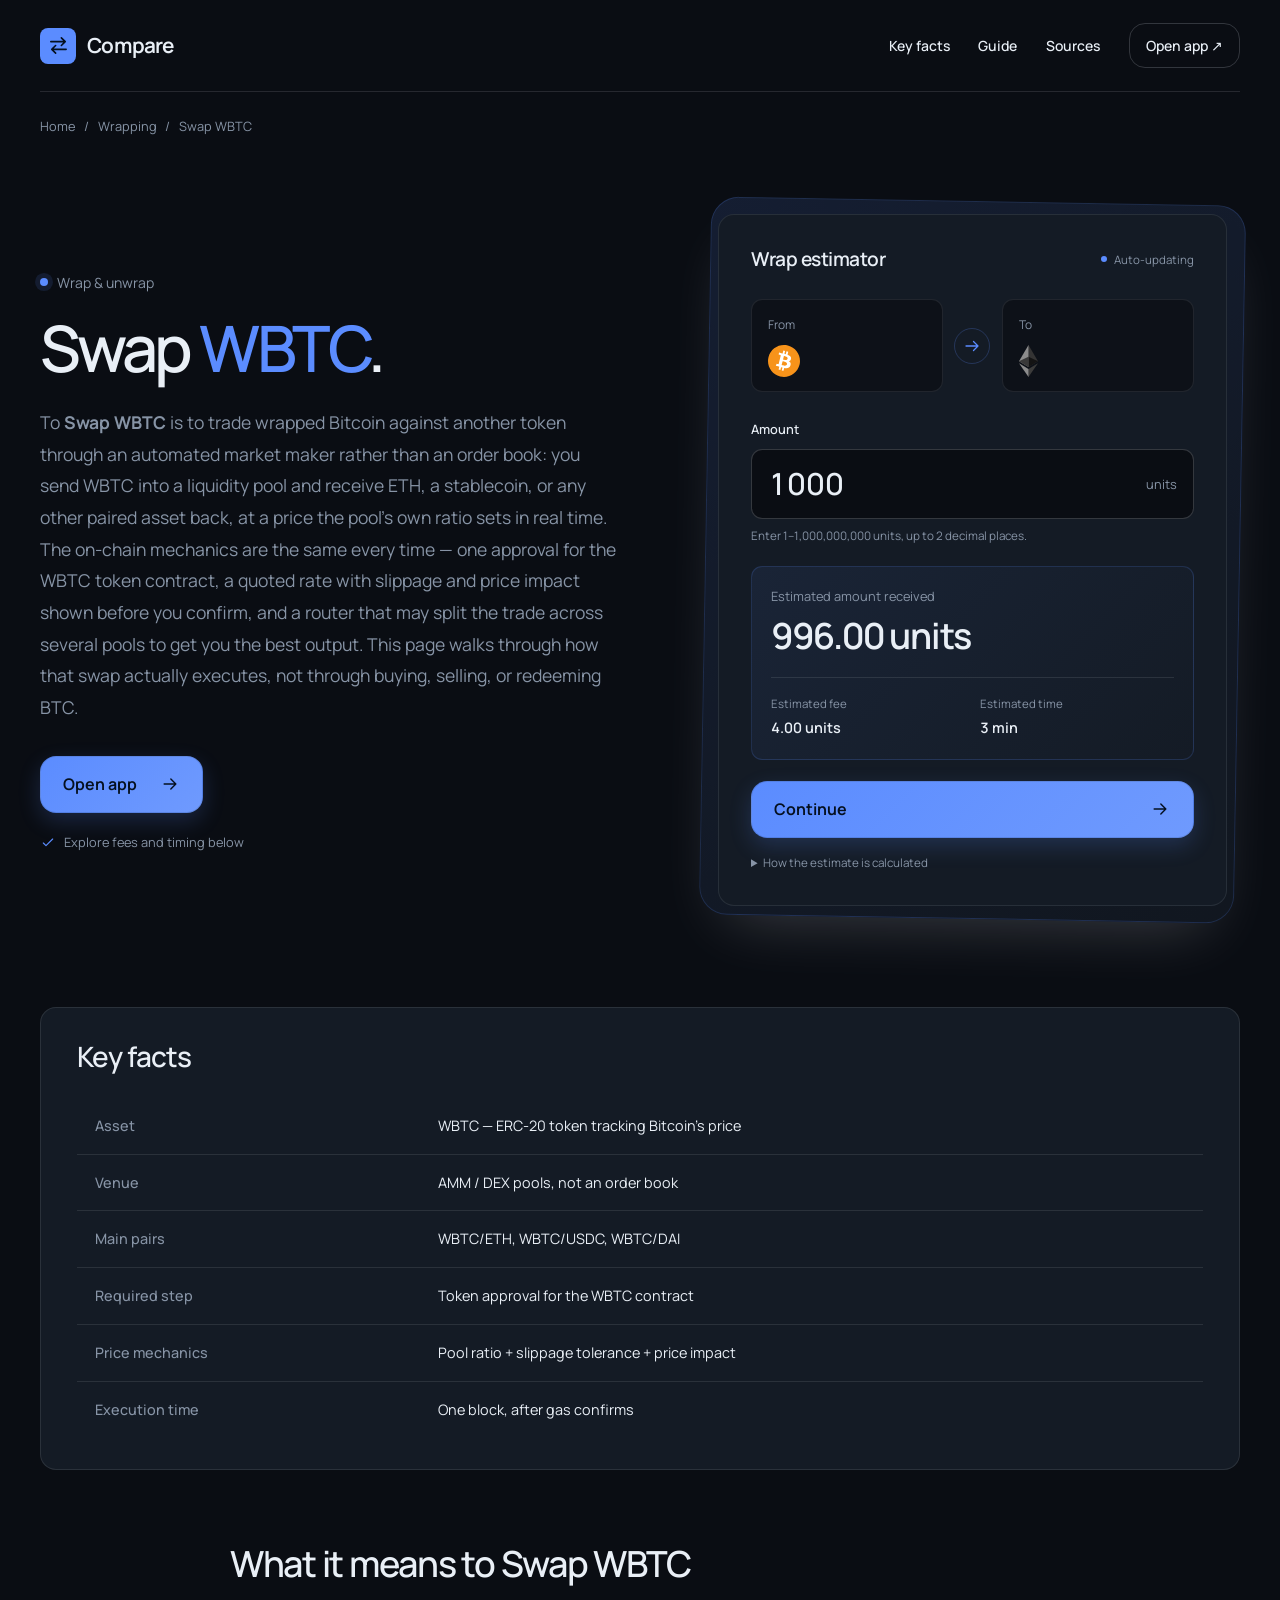
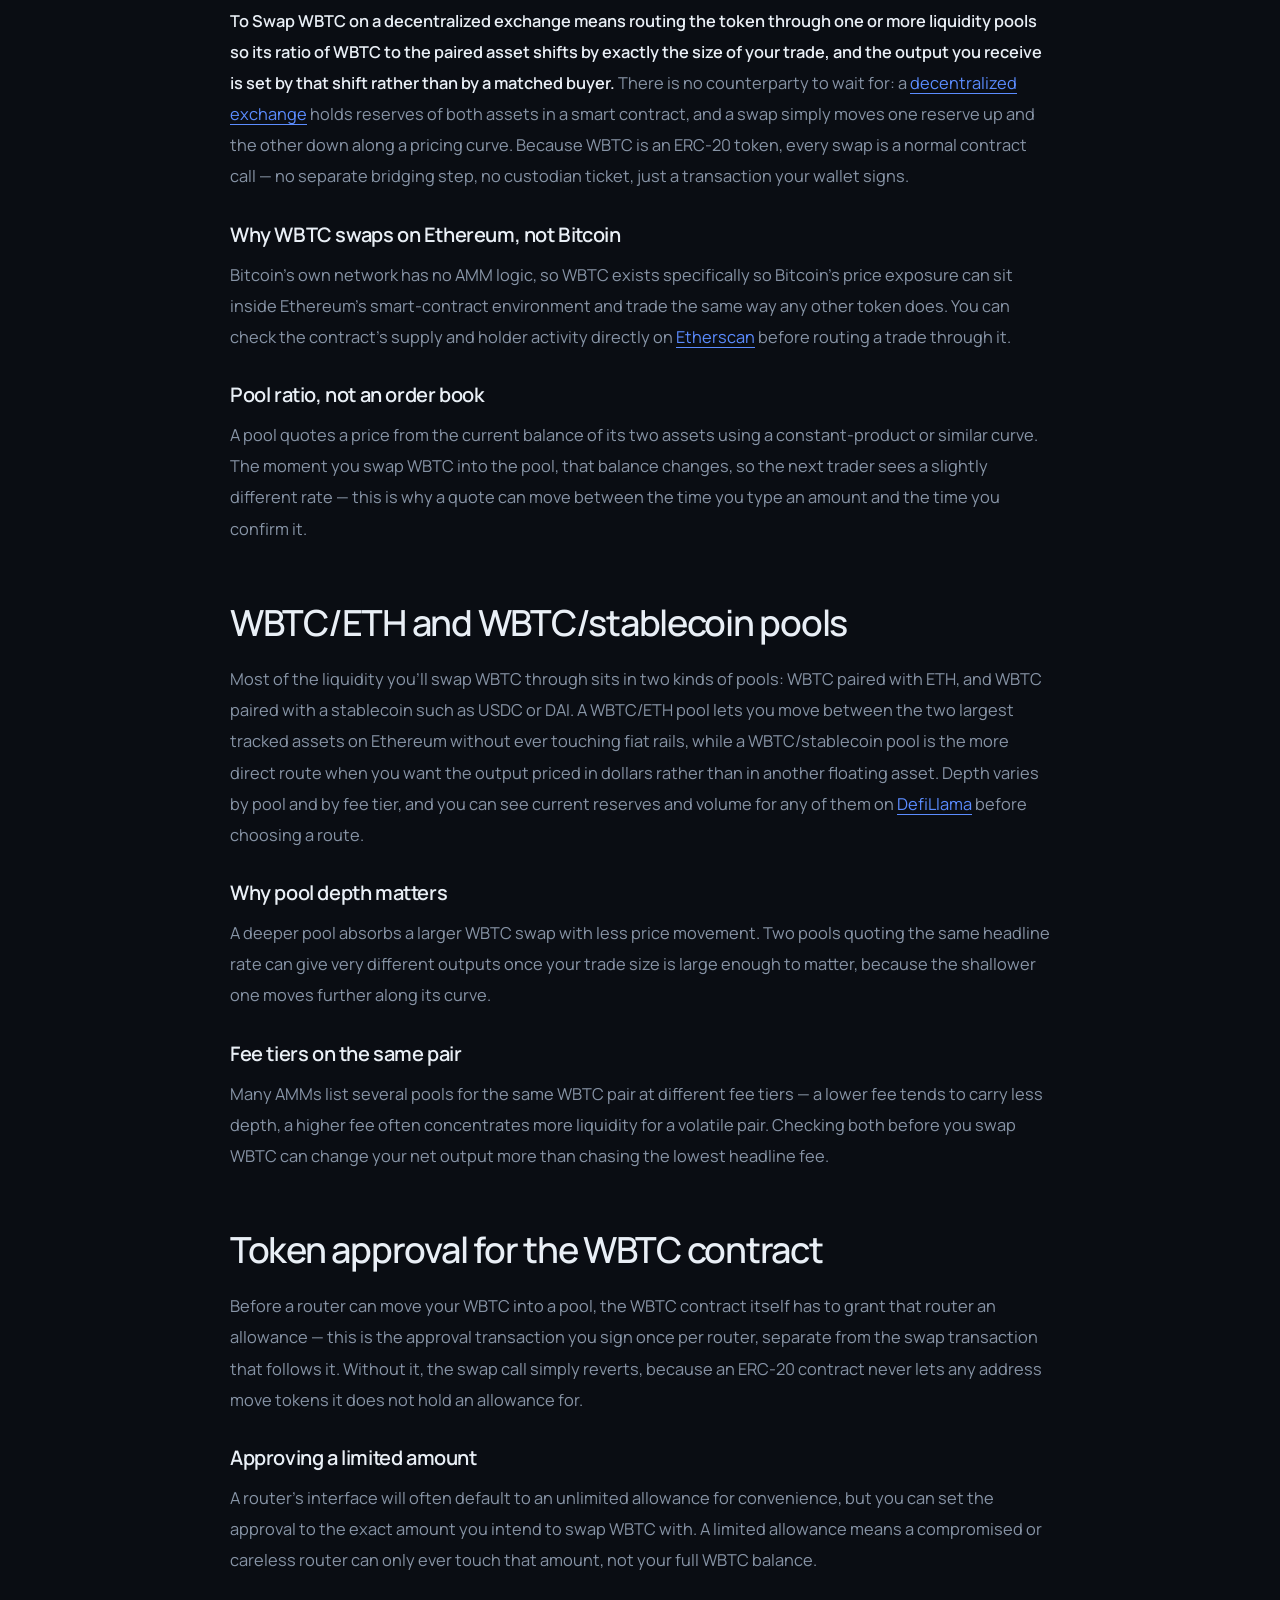
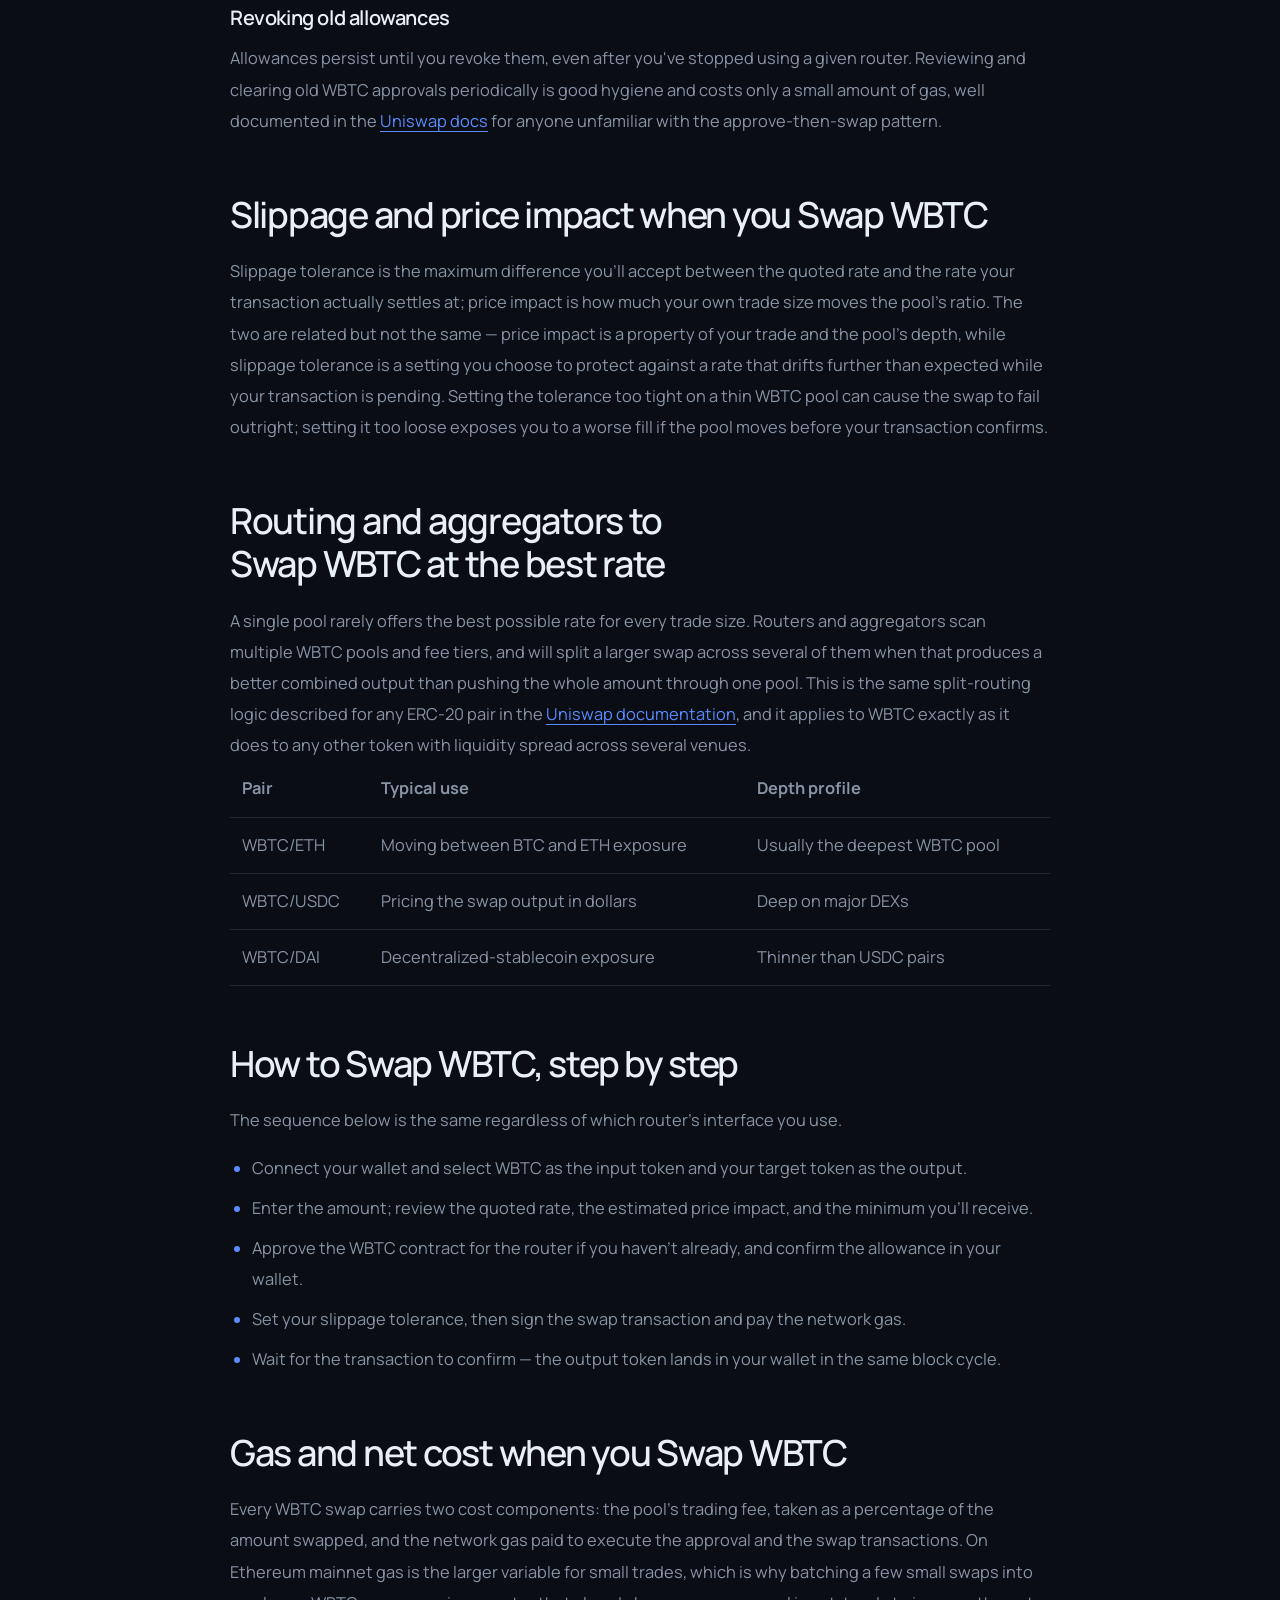
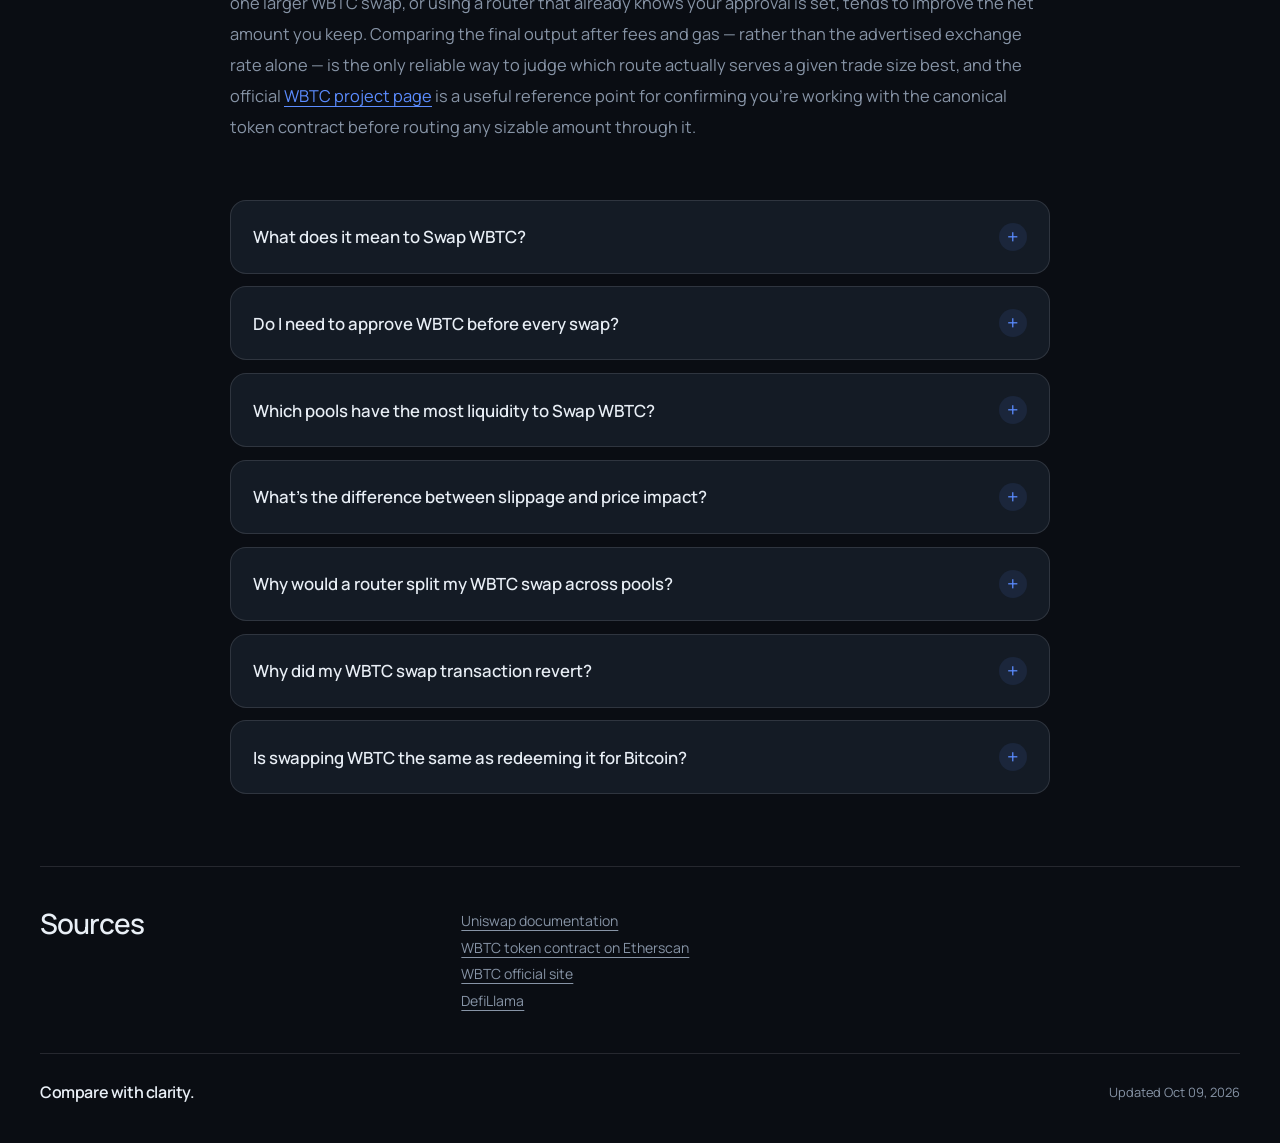
==== commit 98cba932: "Fix mojibake (encoding) in template chrome" ====
--- a/index.html
+++ b/index.html
@@ -1,4 +1,4 @@
-﻿<!doctype html>
+<!doctype html>
 <html lang="en">
 <head>
 <meta charset="utf-8">
@@ -116,7 +116,7 @@
 .cad2dc3::-webkit-details-marker{display:none}
 .cad2dc3::after{content:"+";flex:none;display:grid;place-items:center;width:28px;height:28px;border-radius:50%;background:color-mix(in srgb,var(--accent) 10%,var(--surface));color:var(--accent);font:400 1.25rem/1 var(--body)}
 .c6a4889[open]{border-color:color-mix(in srgb,var(--accent) 40%,transparent)}
-.c6a4889[open]>.cad2dc3::after{content:"в€’"}
+.c6a4889[open]>.cad2dc3::after{content:"−"}
 .cb70b4f{padding:0 2.8rem 1.3rem 0;color:var(--muted);line-height:1.85;overflow-wrap:anywhere}
 .cb70b4f p{margin:.25rem 0 .75rem}
 .c9612b7{display:grid;grid-template-columns:1fr 2fr;gap:2rem;padding:2.5rem 0;border-top:1px solid color-mix(in srgb,var(--text) 12%,transparent)}
@@ -137,7 +137,7 @@
 <div class="c8a8c6a">
 <nav class="caecc5d" aria-label="Main navigation">
 <a class="cbdb76c" href="#hero"><span class="c63c200" aria-hidden="true"><svg viewBox="0 0 24 24"><path d="M4 8h15m-4-4 4 4-4 4M20 16H5m4-4-4 4 4 4"/></svg></span>Compare</a>
-<div class="c4548b4"><a href="#facts">Key facts</a><a href="#guide">Guide</a><a href="#sources">Sources</a><a class="c433d98" href="dashboard/">Open app в†—</a></div>
+<div class="c4548b4"><a href="#facts">Key facts</a><a href="#guide">Guide</a><a href="#sources">Sources</a><a class="c433d98" href="dashboard/">Open app ↗</a></div>
 </nav>
 <div class="cc23f2e"><nav class="c4ee64f" aria-label="Breadcrumb"><a href="dashboard/">Home</a> <span>/</span> <span>Wrapping</span> <span>/</span> <span>Swap WBTC</span></nav></div>
 <section class="cfed4e3" id="hero" aria-labelledby="hero-title">
@@ -158,18 +158,18 @@
 </div>
 <label class="c559090" for="amount">Amount</label>
 <div class="c532cdf"><input id="amount" type="number" inputmode="decimal" min="1" max="1000000000" step="0.01" value="1000" aria-describedby="amount-hint amount-error"><span>units</span></div>
-<p class="cea7e47" id="amount-hint">Enter 1вЂ“1,000,000,000 units, up to 2 decimal places.</p>
+<p class="cea7e47" id="amount-hint">Enter 1–1,000,000,000 units, up to 2 decimal places.</p>
 <p class="c7e39fb" id="amount-error" hidden></p>
 <div class="c7decc6" role="status" aria-live="polite" aria-atomic="true">
 <span class="cf337b5">Estimated amount received</span>
-<output class="c0176e7" id="received" for="amount">вЂ”</output>
+<output class="c0176e7" id="received" for="amount">—</output>
 <div class="c4a18fc">
-<div><span class="c959fa8">Estimated fee</span><output class="ce8ce1c" id="fee" for="amount">вЂ”</output></div>
-<div><span class="c959fa8">Estimated time</span><output class="ce8ce1c" id="time" for="amount">вЂ”</output></div>
+<div><span class="c959fa8">Estimated fee</span><output class="ce8ce1c" id="fee" for="amount">—</output></div>
+<div><span class="c959fa8">Estimated time</span><output class="ce8ce1c" id="time" for="amount">—</output></div>
 </div>
 </div>
 <a class="c4339b9" href="dashboard/">Continue <svg viewBox="0 0 24 24" aria-hidden="true"><path d="M5 12h14m-6-6 6 6-6 6"/></svg></a>
-<details class="cbe1b31"><summary>How the estimate is calculated</summary><p>Fee = 0.5 units + 0.35% of the amount, rounded to 2 decimals. Amount received = amount в€’ fee. Time = 2 minutes + 1 minute per 10,000 units, rounded up.</p></details>
+<details class="cbe1b31"><summary>How the estimate is calculated</summary><p>Fee = 0.5 units + 0.35% of the amount, rounded to 2 decimals. Amount received = amount − fee. Time = 2 minutes + 1 minute per 10,000 units, rounded up.</p></details>
 <noscript><p class="cea7e47">Enable JavaScript to calculate fees and timing.</p></noscript>
 </div>
 </aside>
@@ -215,9 +215,9 @@
     error.hidden = valid;
     error.textContent = valid ? '' : 'Enter an amount from 1 to 1,000,000,000 with up to 2 decimal places.';
     if (!valid) {
-      received.textContent = 'вЂ”';
-      fee.textContent = 'вЂ”';
-      time.textContent = 'вЂ”';
+      received.textContent = '—';
+      fee.textContent = '—';
+      time.textContent = '—';
       return;
     }
     const amountCents = Math.round(value * 100);
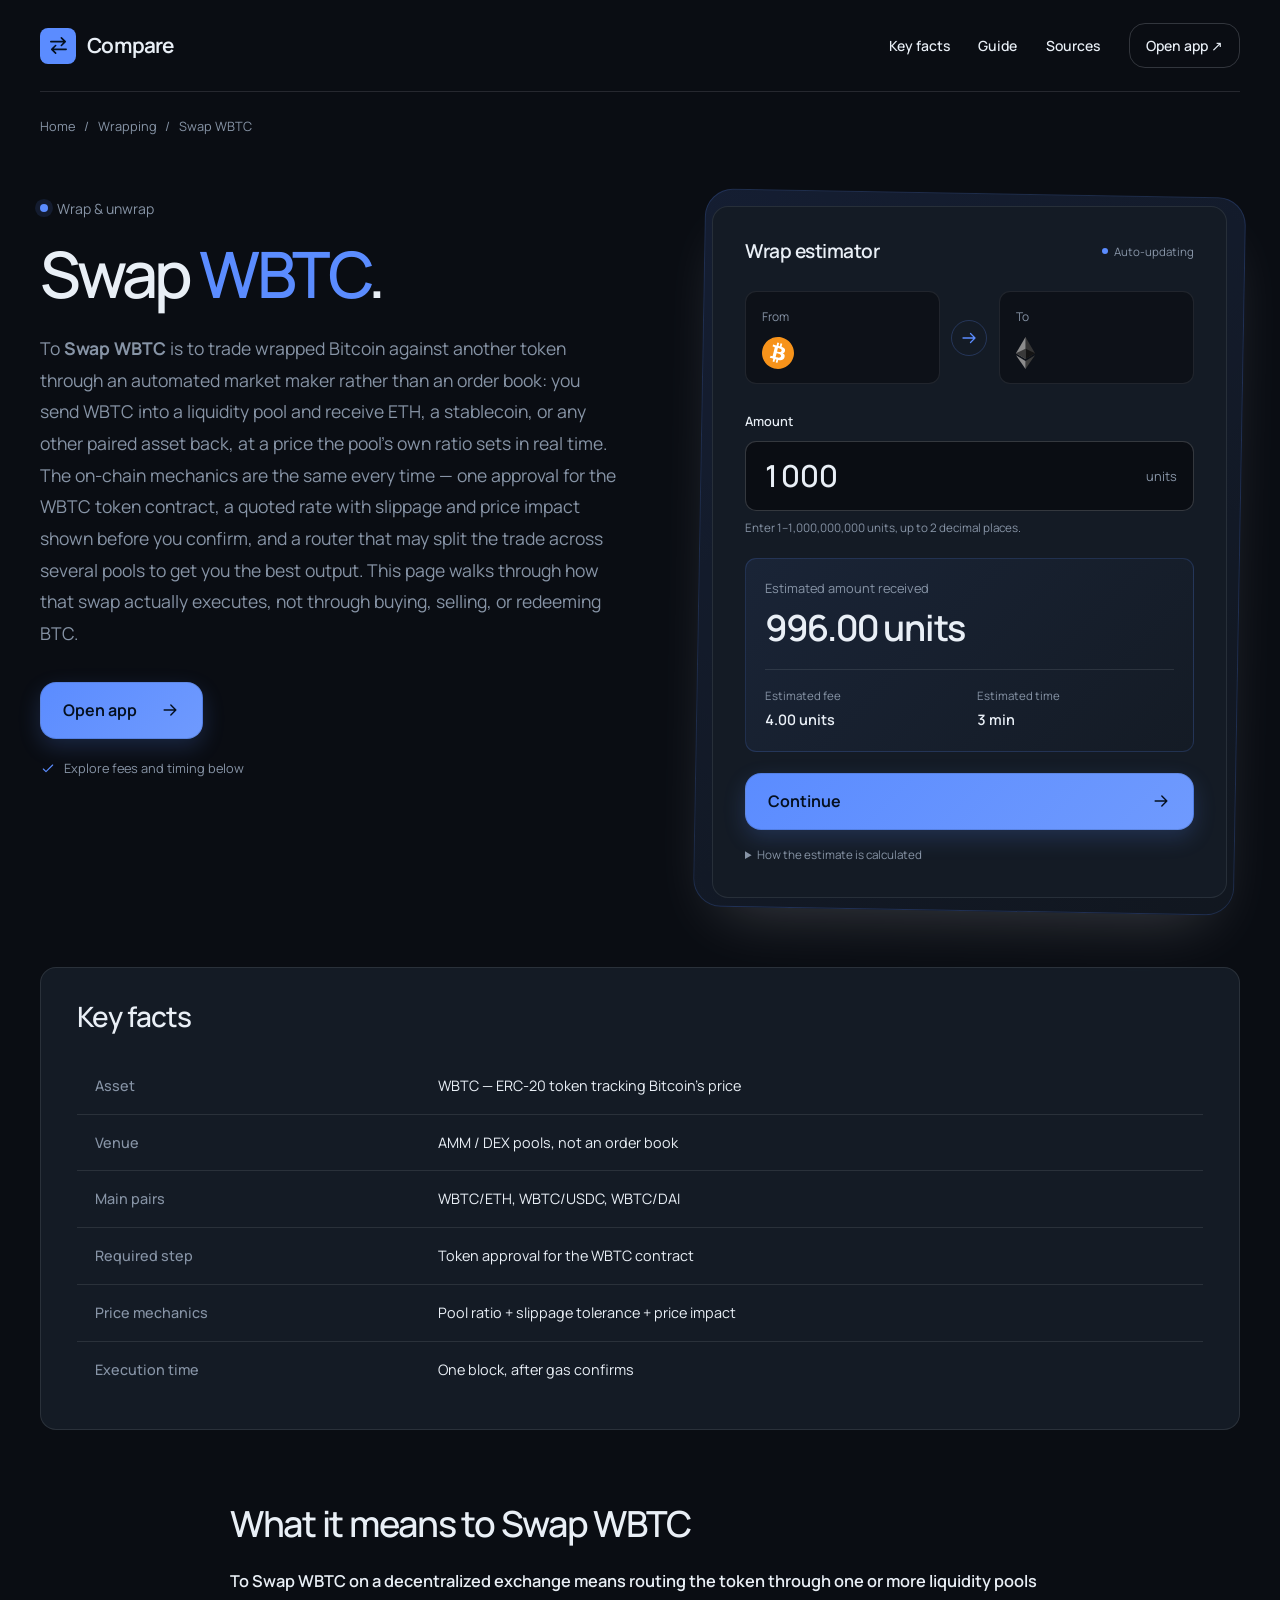
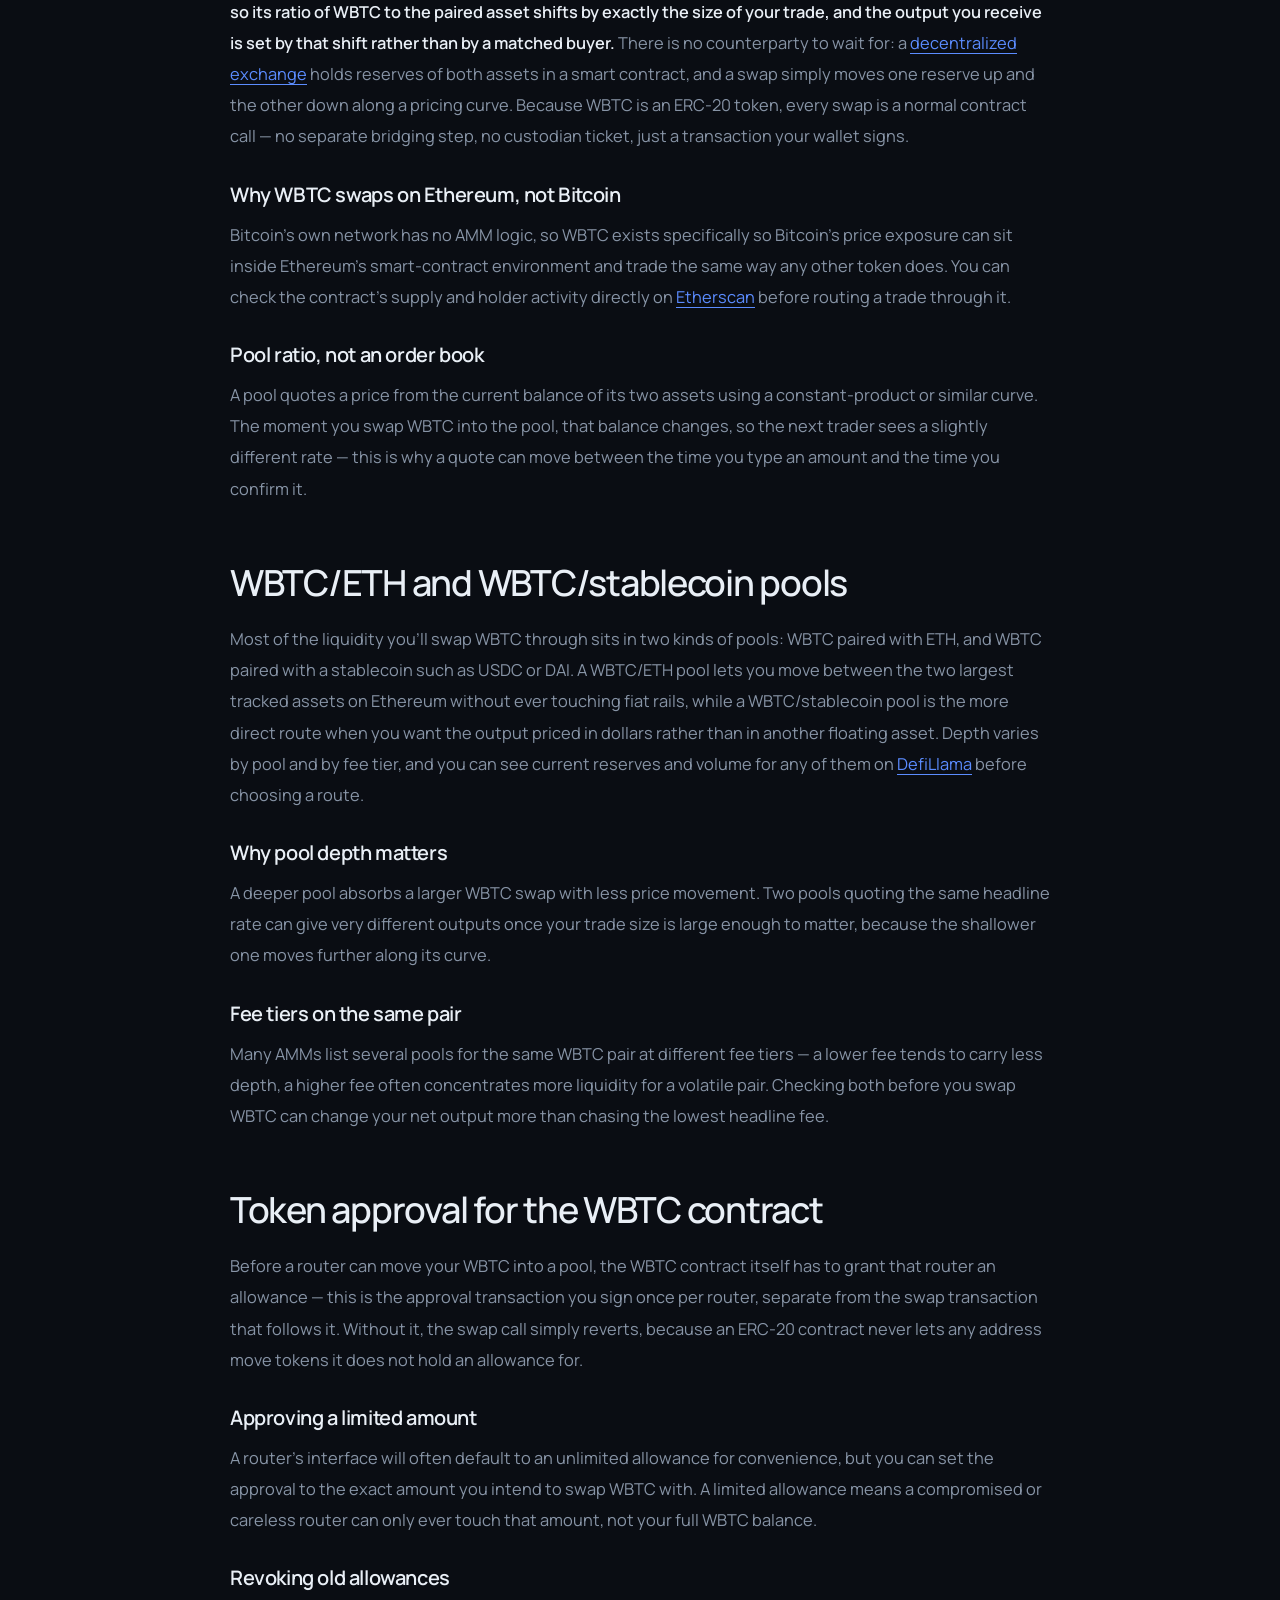
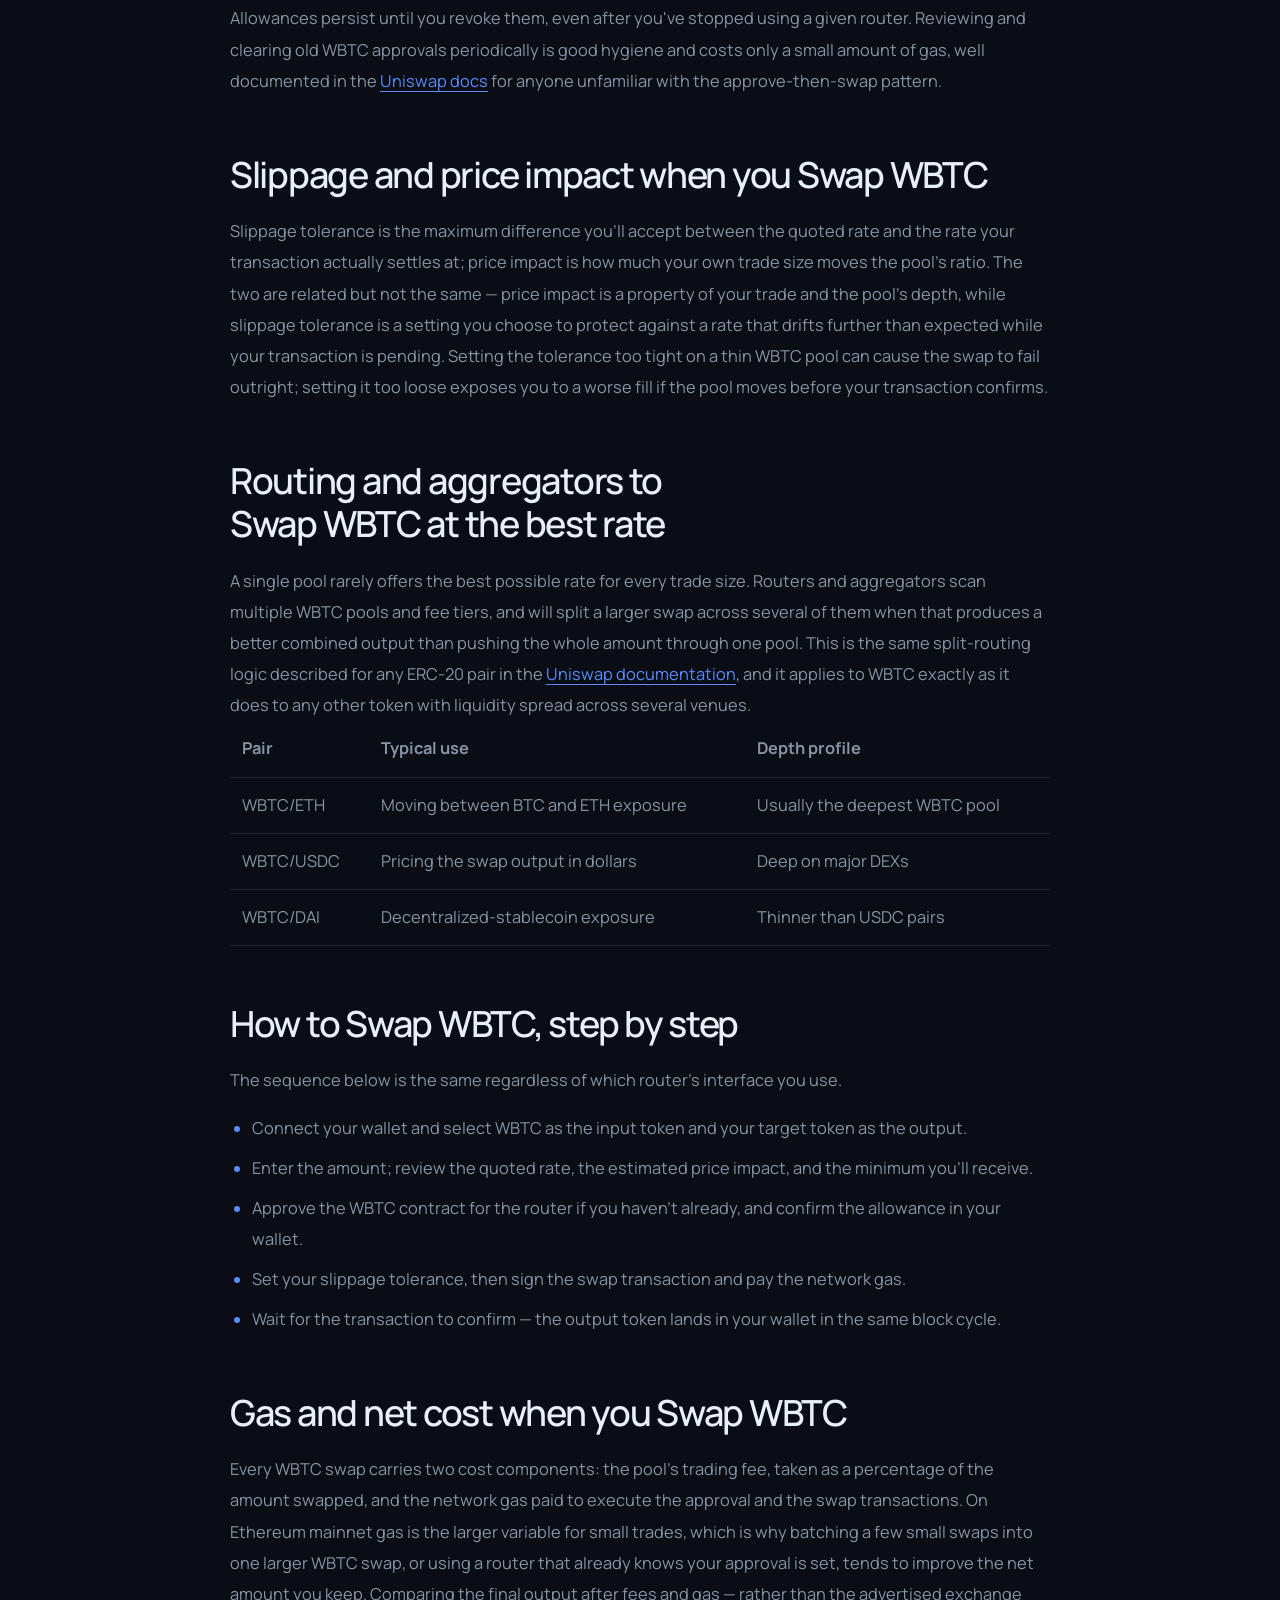
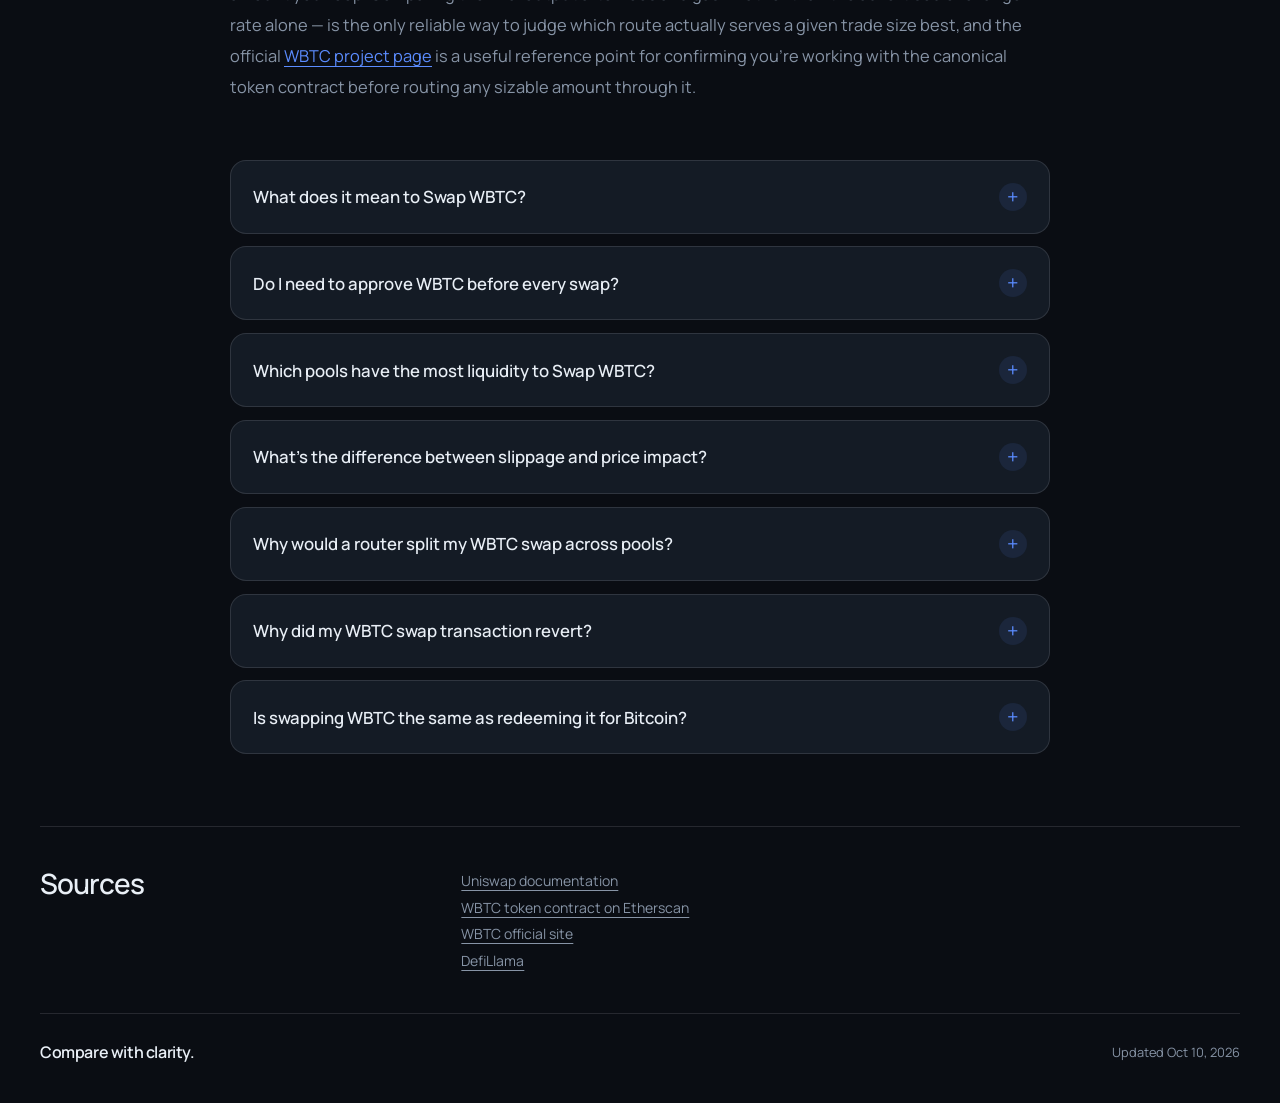
==== commit c3a7f24b: "Compact hero/widget; lowercase canonical" ====
--- a/index.html
+++ b/index.html
@@ -13,7 +13,7 @@
 <meta name="twitter:card" content="summary_large_image">
 <meta name="twitter:title" content="Swap WBTC">
 <link rel="preconnect" href="https://fonts.googleapis.com"><link rel="preconnect" href="https://fonts.gstatic.com" crossorigin><link rel="stylesheet" href="https://fonts.googleapis.com/css2?family=Manrope:wght@400;500;600;700&family=Manrope:wght@500;600;700&display=swap">
-<script type="application/ld+json">{"@context": "https://schema.org", "@graph": [{"@type": "WebSite", "@id": "https://swap-wbtc.github.io/#website", "url": "https://swap-wbtc.github.io/", "name": "Swap WBTC — WBTC/ETH & Stablecoin Pools, Slippage, Routing"}, {"@type": "WebPage", "@id": "https://swap-wbtc.github.io/#webpage", "url": "https://swap-wbtc.github.io/", "name": "Swap WBTC — WBTC/ETH & Stablecoin Pools, Slippage, Routing", "isPartOf": {"@id": "https://swap-wbtc.github.io/#website"}, "description": "Swap WBTC on an AMM: how WBTC/ETH and WBTC/stablecoin pools price a trade, what approving the WBTC contract does, how slippage and price impact move on WBTC pairs, and how routers find the best path.", "datePublished": "2026-10-09", "dateModified": "2026-10-09"}, {"@type": "SoftwareApplication", "name": "Swap WBTC", "applicationCategory": "FinanceApplication", "operatingSystem": "Web", "offers": {"@type": "Offer", "price": "0", "priceCurrency": "USD"}}, {"@type": "BreadcrumbList", "itemListElement": [{"@type": "ListItem", "position": 1, "name": "Home", "item": "https://swap-wbtc.github.io/"}, {"@type": "ListItem", "position": 2, "name": "Wrapping"}, {"@type": "ListItem", "position": 3, "name": "Swap WBTC"}]}, {"@type": "FAQPage", "mainEntity": [{"@type": "Question", "name": "What does it mean to Swap WBTC?", "acceptedAnswer": {"@type": "Answer", "text": "It means trading WBTC against another token through an AMM liquidity pool rather than an order book — the pool's own ratio of the two assets sets the rate, and the trade executes in a single on-chain transaction."}}, {"@type": "Question", "name": "Do I need to approve WBTC before every swap?", "acceptedAnswer": {"@type": "Answer", "text": "No. The approval is a one-time allowance per router; once it's set for the amount or token you intend to trade, later swaps through that same router only need the swap transaction itself."}}, {"@type": "Question", "name": "Which pools have the most liquidity to Swap WBTC?", "acceptedAnswer": {"@type": "Answer", "text": "WBTC/ETH and WBTC/USDC pools are typically the deepest on major decentralized exchanges, meaning they absorb larger trades with less price impact than thinner pairs like WBTC/DAI."}}, {"@type": "Question", "name": "What's the difference between slippage and price impact?", "acceptedAnswer": {"@type": "Answer", "text": "Price impact is how much your own trade size moves the pool's ratio. Slippage tolerance is the maximum deviation from the quote you're willing to accept while your transaction is pending — a setting you choose, not a property of the pool."}}, {"@type": "Question", "name": "Why would a router split my WBTC swap across pools?", "acceptedAnswer": {"@type": "Answer", "text": "Splitting a trade across multiple pools or fee tiers can produce a better combined output than routing the full amount through a single pool, especially once the trade size is large enough to move one pool's ratio significantly."}}, {"@type": "Question", "name": "Why did my WBTC swap transaction revert?", "acceptedAnswer": {"@type": "Answer", "text": "The most common causes are a missing or insufficient token approval, a slippage tolerance set tighter than the pool's actual movement during confirmation, or not enough ETH in your wallet to cover gas."}}, {"@type": "Question", "name": "Is swapping WBTC the same as redeeming it for Bitcoin?", "acceptedAnswer": {"@type": "Answer", "text": "No. Swapping WBTC trades it for another token inside a liquidity pool on Ethereum. Redeeming WBTC back to native Bitcoin is a separate custodial process handled through the WBTC merchant network, not through a DEX pool."}}]}]}</script>
+<script type="application/ld+json">{"@context": "https://schema.org", "@graph": [{"@type": "WebSite", "@id": "https://swap-wbtc.github.io/#website", "url": "https://swap-wbtc.github.io/", "name": "Swap WBTC — WBTC/ETH & Stablecoin Pools, Slippage, Routing"}, {"@type": "WebPage", "@id": "https://swap-wbtc.github.io/#webpage", "url": "https://swap-wbtc.github.io/", "name": "Swap WBTC — WBTC/ETH & Stablecoin Pools, Slippage, Routing", "isPartOf": {"@id": "https://swap-wbtc.github.io/#website"}, "description": "Swap WBTC on an AMM: how WBTC/ETH and WBTC/stablecoin pools price a trade, what approving the WBTC contract does, how slippage and price impact move on WBTC pairs, and how routers find the best path.", "datePublished": "2026-10-10", "dateModified": "2026-10-10"}, {"@type": "SoftwareApplication", "name": "Swap WBTC", "applicationCategory": "FinanceApplication", "operatingSystem": "Web", "offers": {"@type": "Offer", "price": "0", "priceCurrency": "USD"}}, {"@type": "BreadcrumbList", "itemListElement": [{"@type": "ListItem", "position": 1, "name": "Home", "item": "https://swap-wbtc.github.io/"}, {"@type": "ListItem", "position": 2, "name": "Wrapping"}, {"@type": "ListItem", "position": 3, "name": "Swap WBTC"}]}, {"@type": "FAQPage", "mainEntity": [{"@type": "Question", "name": "What does it mean to Swap WBTC?", "acceptedAnswer": {"@type": "Answer", "text": "It means trading WBTC against another token through an AMM liquidity pool rather than an order book — the pool's own ratio of the two assets sets the rate, and the trade executes in a single on-chain transaction."}}, {"@type": "Question", "name": "Do I need to approve WBTC before every swap?", "acceptedAnswer": {"@type": "Answer", "text": "No. The approval is a one-time allowance per router; once it's set for the amount or token you intend to trade, later swaps through that same router only need the swap transaction itself."}}, {"@type": "Question", "name": "Which pools have the most liquidity to Swap WBTC?", "acceptedAnswer": {"@type": "Answer", "text": "WBTC/ETH and WBTC/USDC pools are typically the deepest on major decentralized exchanges, meaning they absorb larger trades with less price impact than thinner pairs like WBTC/DAI."}}, {"@type": "Question", "name": "What's the difference between slippage and price impact?", "acceptedAnswer": {"@type": "Answer", "text": "Price impact is how much your own trade size moves the pool's ratio. Slippage tolerance is the maximum deviation from the quote you're willing to accept while your transaction is pending — a setting you choose, not a property of the pool."}}, {"@type": "Question", "name": "Why would a router split my WBTC swap across pools?", "acceptedAnswer": {"@type": "Answer", "text": "Splitting a trade across multiple pools or fee tiers can produce a better combined output than routing the full amount through a single pool, especially once the trade size is large enough to move one pool's ratio significantly."}}, {"@type": "Question", "name": "Why did my WBTC swap transaction revert?", "acceptedAnswer": {"@type": "Answer", "text": "The most common causes are a missing or insufficient token approval, a slippage tolerance set tighter than the pool's actual movement during confirmation, or not enough ETH in your wallet to cover gas."}}, {"@type": "Question", "name": "Is swapping WBTC the same as redeeming it for Bitcoin?", "acceptedAnswer": {"@type": "Answer", "text": "No. Swapping WBTC trades it for another token inside a liquidity pool on Ethereum. Redeeming WBTC back to native Bitcoin is a separate custodial process handled through the WBTC merchant network, not through a DEX pool."}}]}]}</script>
 <style>
 :root{--bg:#0A0D13;--surface:#141B25;--text:#E9EFF6;--muted:#8794A6;--accent:#5B8CFF;--accent-ink:#05101F;--radius:16px;--display:"Manrope";--body:"Manrope"}
 *{box-sizing:border-box}
@@ -39,7 +39,7 @@
 .c4ee64f{display:flex;flex-wrap:wrap;align-items:center;gap:.55rem;margin:0;padding:0;list-style:none}
 .c4ee64f a{text-decoration:none}
 .c4ee64f [aria-current="page"]{color:var(--text)}
-.cfed4e3{display:grid;grid-template-columns:minmax(0,1.1fr) minmax(0,1fr);align-items:center;gap:clamp(2rem,6vw,6rem);padding-block:2.5rem 5.5rem}
+.cfed4e3{display:grid;grid-template-columns:minmax(0,1.1fr) minmax(0,1fr);align-items:start;gap:clamp(1.75rem,5vw,4rem);padding-block:2rem 3.5rem}
 .ceee178{min-width:0}
 .c6334df{display:inline-flex;align-items:center;gap:.55rem;margin:0 0 1.25rem;color:var(--muted);font-size:.875rem}
 .c6334df::before{content:"";width:.5rem;height:.5rem;border-radius:50%;background:var(--accent);box-shadow:0 0 0 5px color-mix(in srgb,var(--accent) 12%,transparent)}
@@ -197,7 +197,7 @@
 <li><a class="c98accc" href="https://etherscan.io/token/0x2260fac5e5542a773aa44fbcfedf7c193bc2c599" rel="nofollow noopener" target="_blank">WBTC token contract on Etherscan</a></li>
 <li><a class="c98accc" href="https://wbtc.network/" rel="nofollow noopener" target="_blank">WBTC official site</a></li>
 <li><a class="c98accc" href="https://defillama.com/" rel="nofollow noopener" target="_blank">DefiLlama</a></li></ul></div></section>
-<footer class="cf1da63"><span class="c471217">Compare with clarity.</span><p class="c8b45ca">Updated Oct 09, 2026</p></footer>
+<footer class="cf1da63"><span class="c471217">Compare with clarity.</span><p class="c8b45ca">Updated Oct 10, 2026</p></footer>
 </div>
 <script>
 (() => {
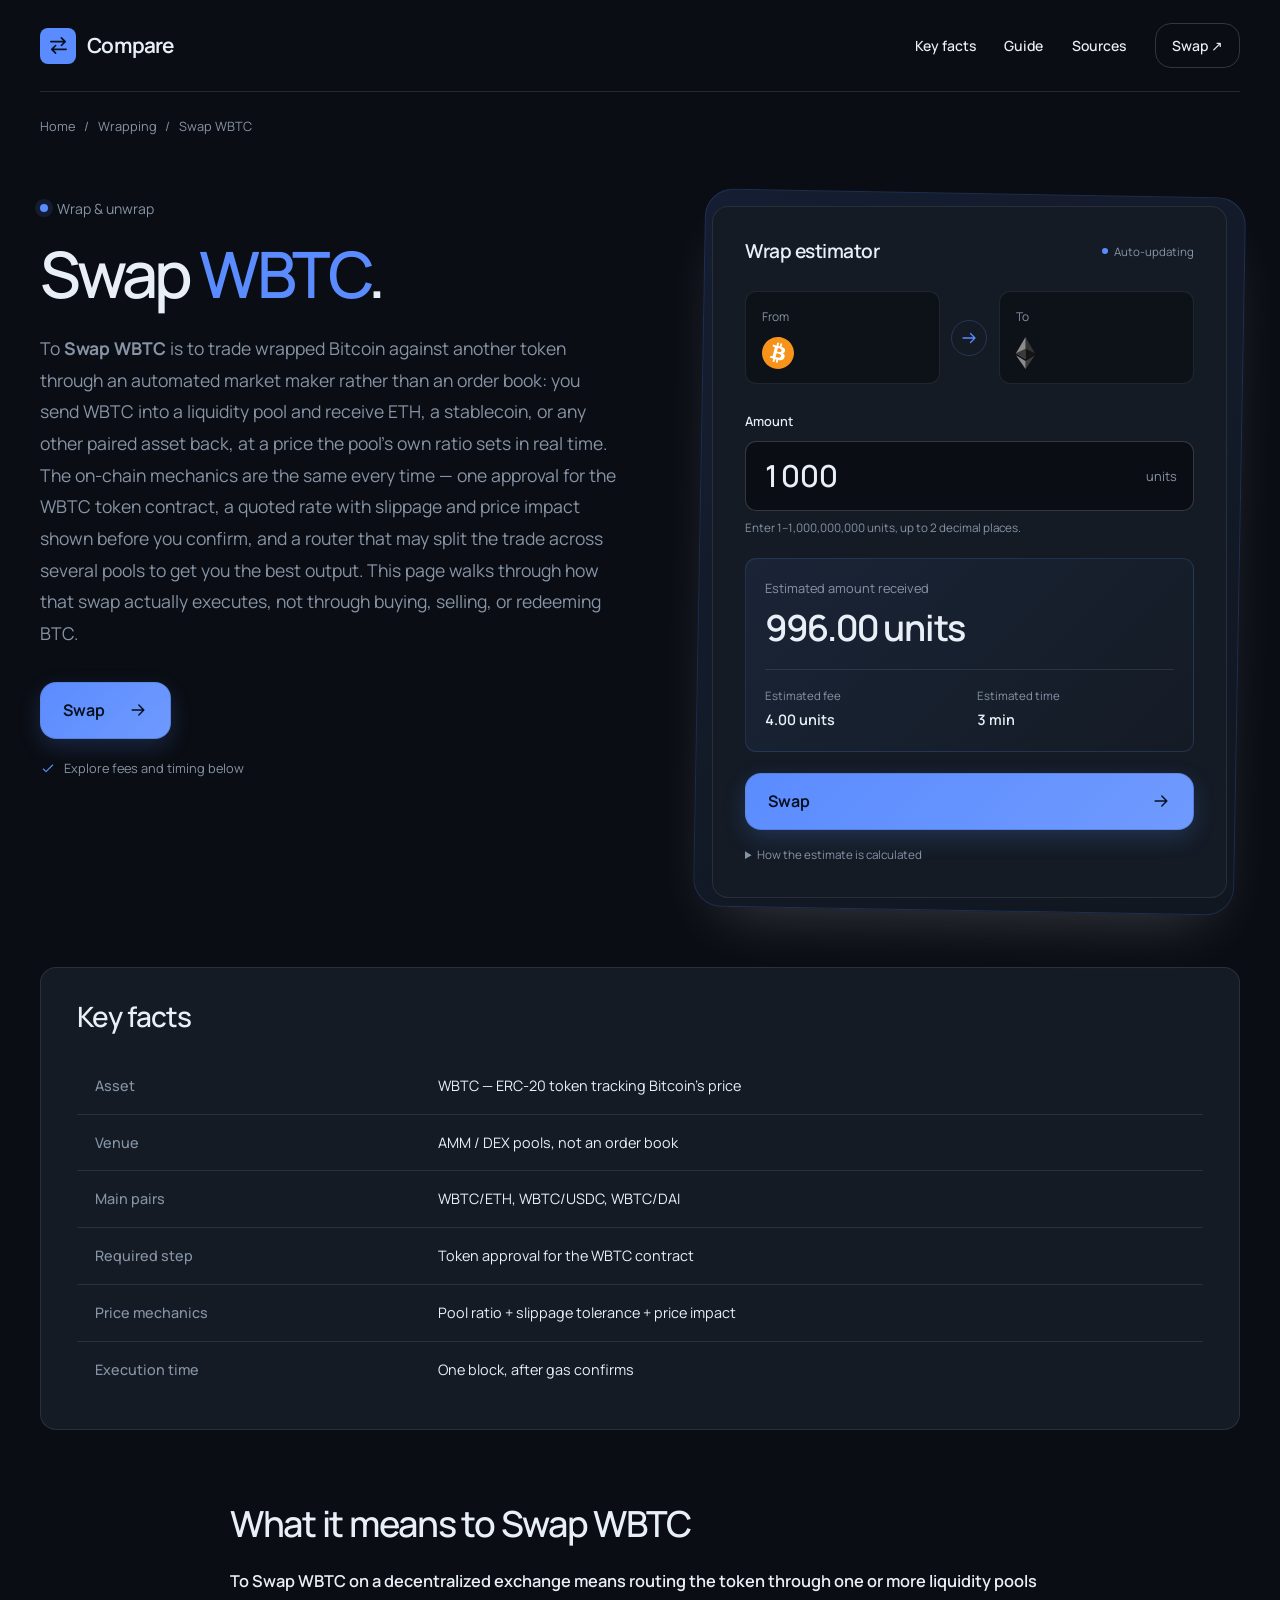
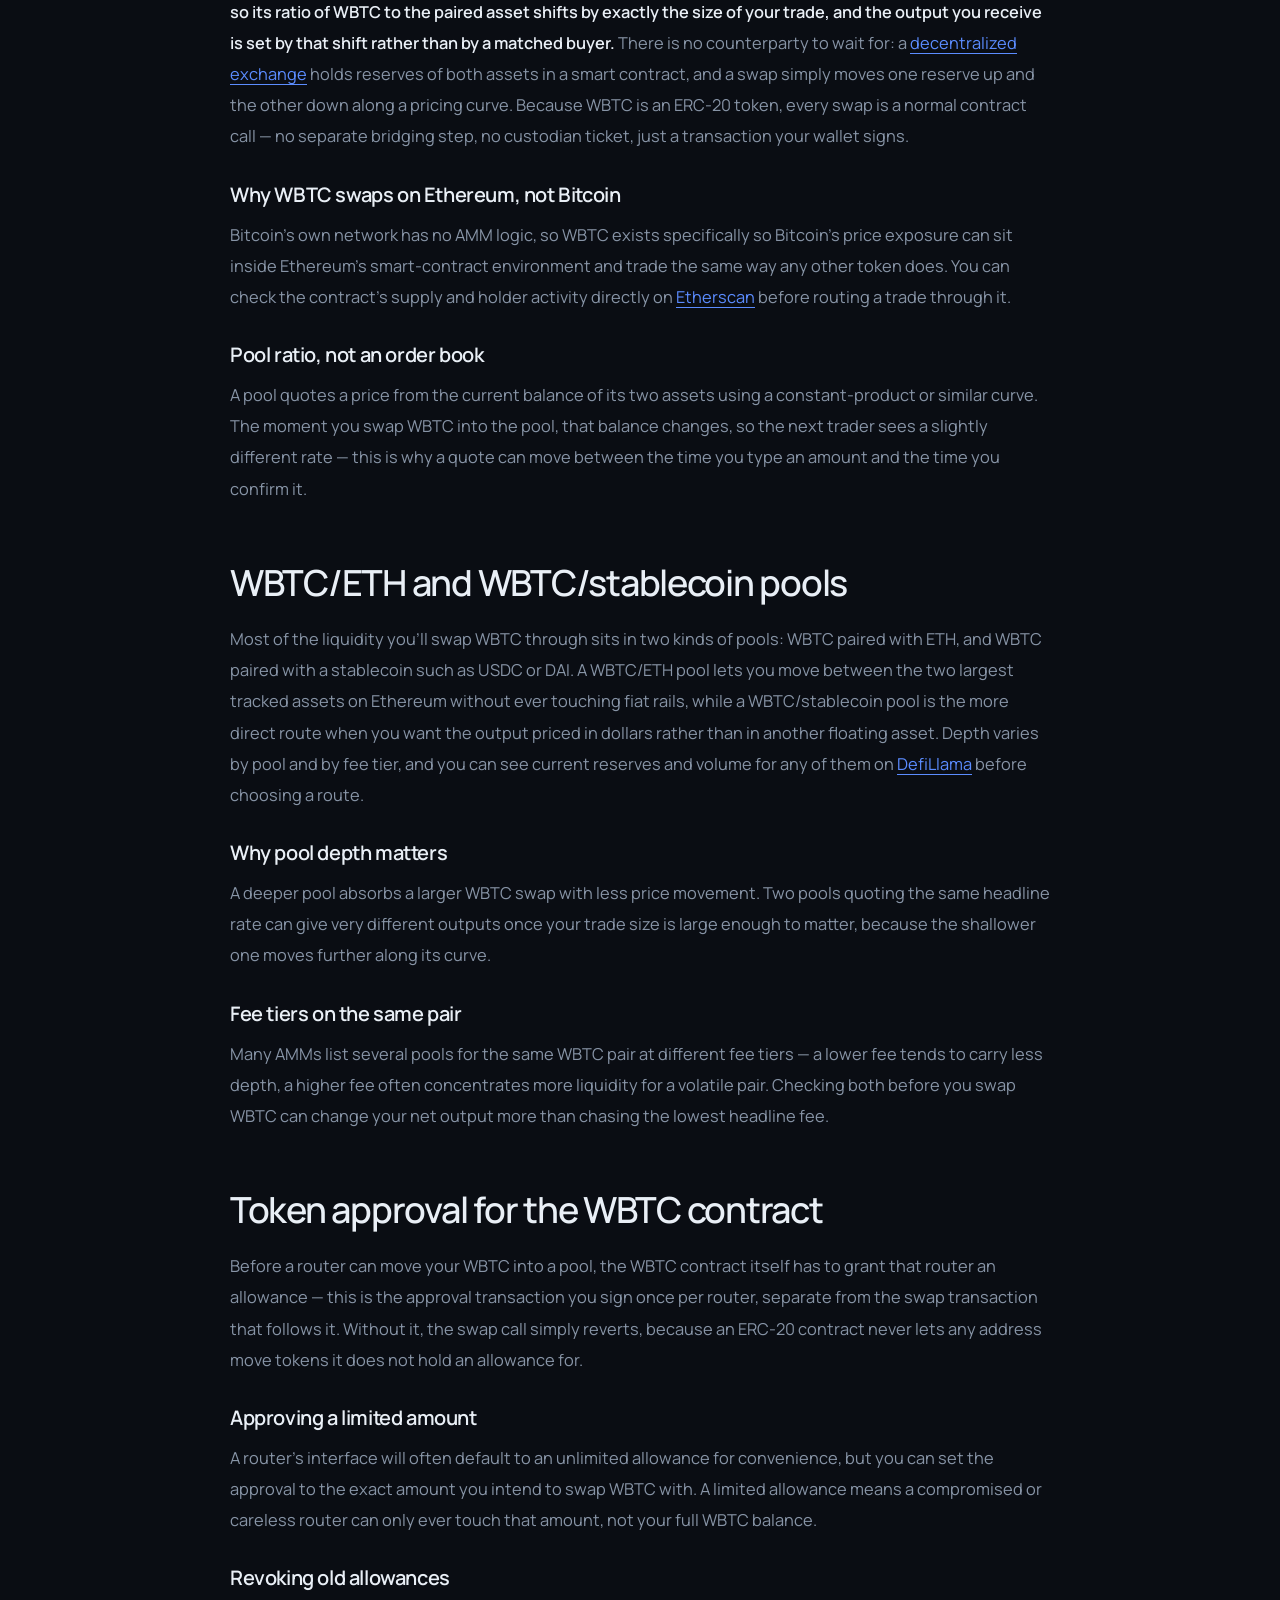
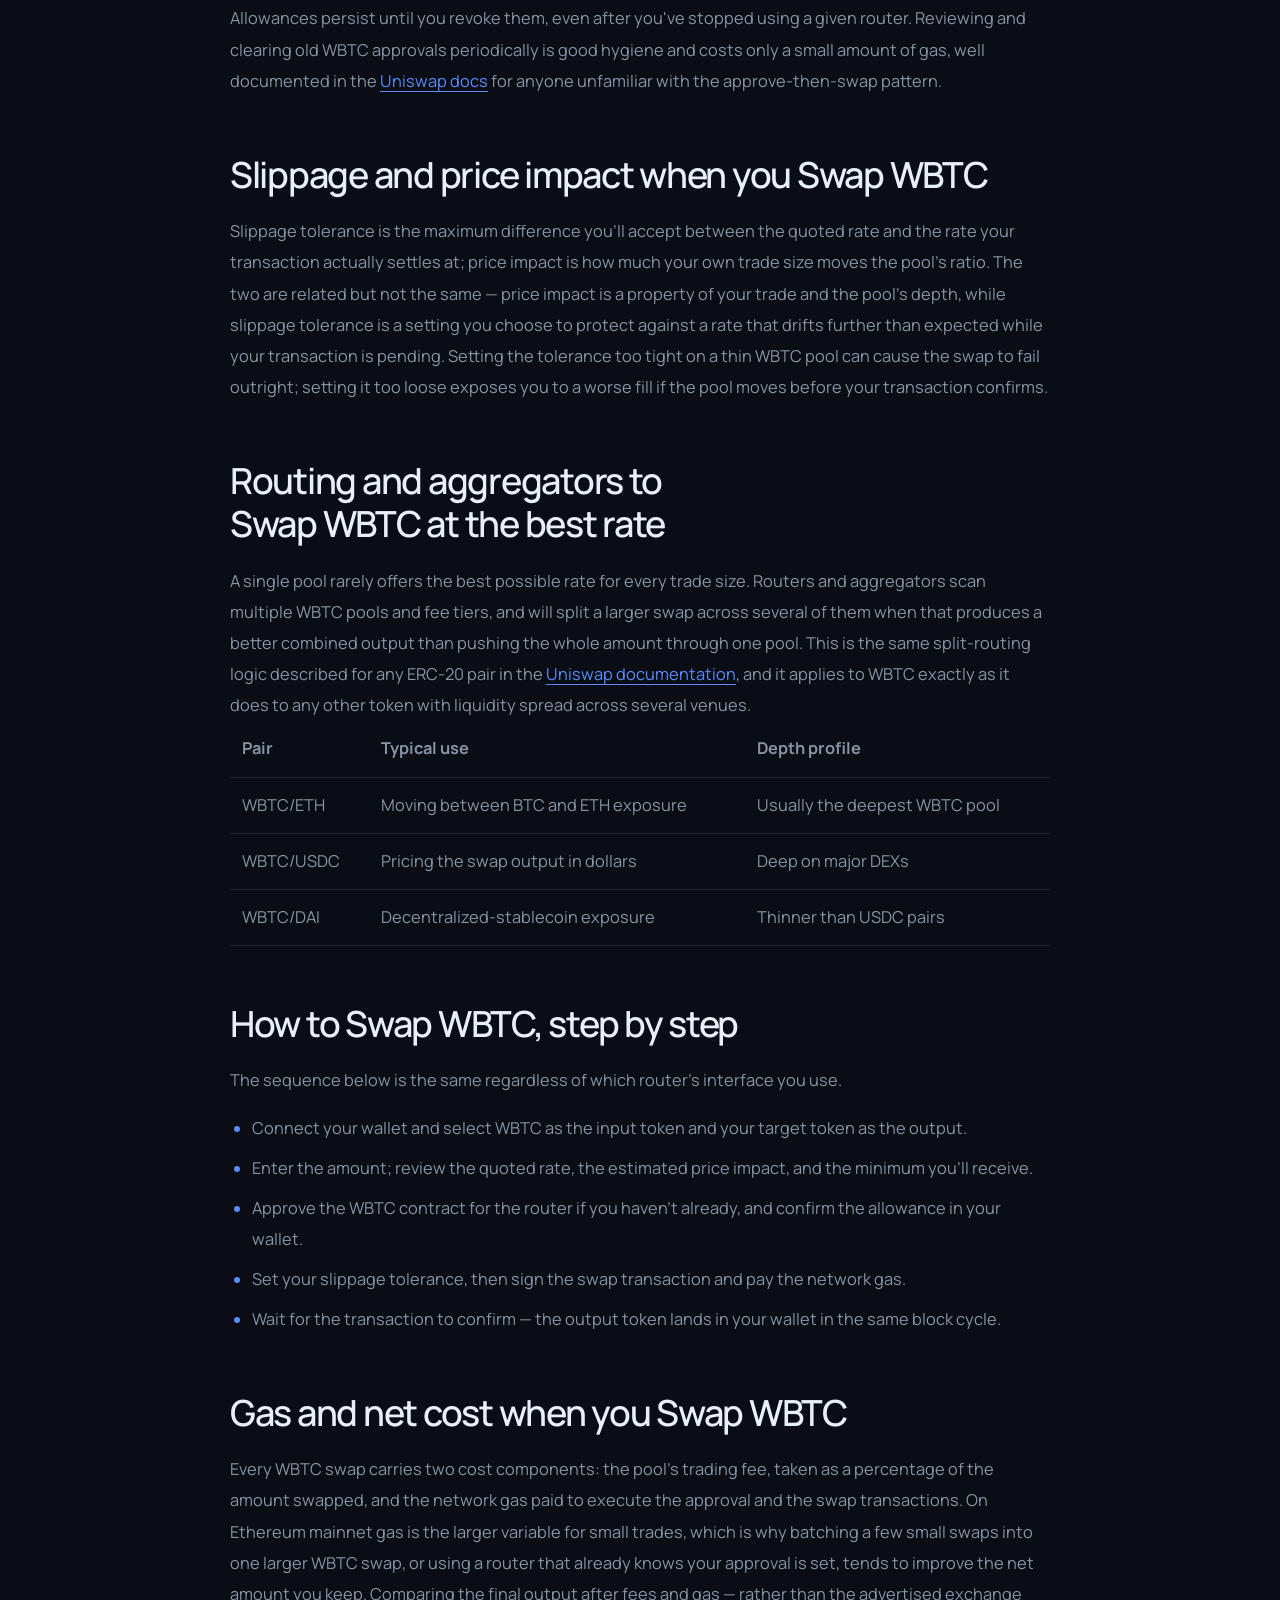
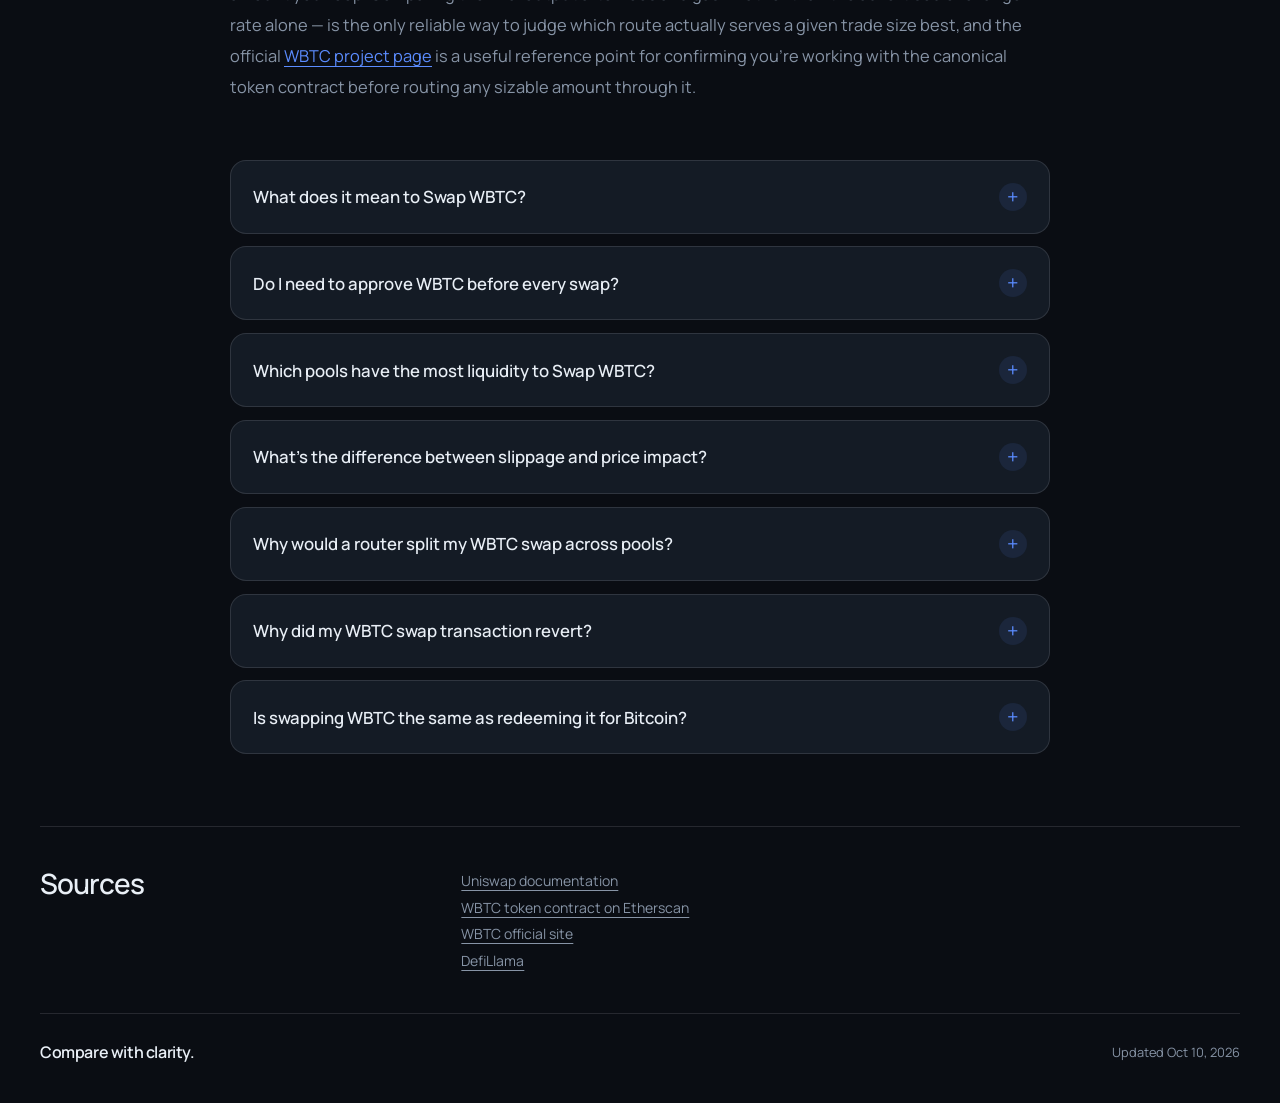
==== commit 312d2570: "Compact hero; action-verb CTA (swap/bridge/stake)" ====
--- a/index.html
+++ b/index.html
@@ -137,7 +137,7 @@
 <div class="c8a8c6a">
 <nav class="caecc5d" aria-label="Main navigation">
 <a class="cbdb76c" href="#hero"><span class="c63c200" aria-hidden="true"><svg viewBox="0 0 24 24"><path d="M4 8h15m-4-4 4 4-4 4M20 16H5m4-4-4 4 4 4"/></svg></span>Compare</a>
-<div class="c4548b4"><a href="#facts">Key facts</a><a href="#guide">Guide</a><a href="#sources">Sources</a><a class="c433d98" href="dashboard/">Open app ↗</a></div>
+<div class="c4548b4"><a href="#facts">Key facts</a><a href="#guide">Guide</a><a href="#sources">Sources</a><a class="c433d98" href="dashboard/">Swap ↗</a></div>
 </nav>
 <div class="cc23f2e"><nav class="c4ee64f" aria-label="Breadcrumb"><a href="dashboard/">Home</a> <span>/</span> <span>Wrapping</span> <span>/</span> <span>Swap WBTC</span></nav></div>
 <section class="cfed4e3" id="hero" aria-labelledby="hero-title">
@@ -145,7 +145,7 @@
 <p class="c6334df">Wrap & unwrap</p>
 <h1 id="hero-title">Swap <em>WBTC</em>.</h1>
 <p class="c657744">To <strong>Swap WBTC</strong> is to trade wrapped Bitcoin against another token through an automated market maker rather than an order book: you send WBTC into a liquidity pool and receive ETH, a stablecoin, or any other paired asset back, at a price the pool's own ratio sets in real time. The on-chain mechanics are the same every time — one approval for the WBTC token contract, a quoted rate with slippage and price impact shown before you confirm, and a router that may split the trade across several pools to get you the best output. This page walks through how that swap actually executes, not through buying, selling, or redeeming BTC.</p>
-<a class="c4339b9" href="dashboard/">Open app <svg viewBox="0 0 24 24" aria-hidden="true"><path d="M5 12h14m-6-6 6 6-6 6"/></svg></a>
+<a class="c4339b9" href="dashboard/">Swap <svg viewBox="0 0 24 24" aria-hidden="true"><path d="M5 12h14m-6-6 6 6-6 6"/></svg></a>
 <p class="c800eed"><svg viewBox="0 0 24 24" aria-hidden="true"><path d="m5 12 4 4L19 6"/></svg>Explore fees and timing below</p>
 </div>
 <aside class="ce4ca7b" aria-labelledby="estimator-title">
@@ -168,7 +168,7 @@
 <div><span class="c959fa8">Estimated time</span><output class="ce8ce1c" id="time" for="amount">—</output></div>
 </div>
 </div>
-<a class="c4339b9" href="dashboard/">Continue <svg viewBox="0 0 24 24" aria-hidden="true"><path d="M5 12h14m-6-6 6 6-6 6"/></svg></a>
+<a class="c4339b9" href="dashboard/">Swap <svg viewBox="0 0 24 24" aria-hidden="true"><path d="M5 12h14m-6-6 6 6-6 6"/></svg></a>
 <details class="cbe1b31"><summary>How the estimate is calculated</summary><p>Fee = 0.5 units + 0.35% of the amount, rounded to 2 decimals. Amount received = amount − fee. Time = 2 minutes + 1 minute per 10,000 units, rounded up.</p></details>
 <noscript><p class="cea7e47">Enable JavaScript to calculate fees and timing.</p></noscript>
 </div>
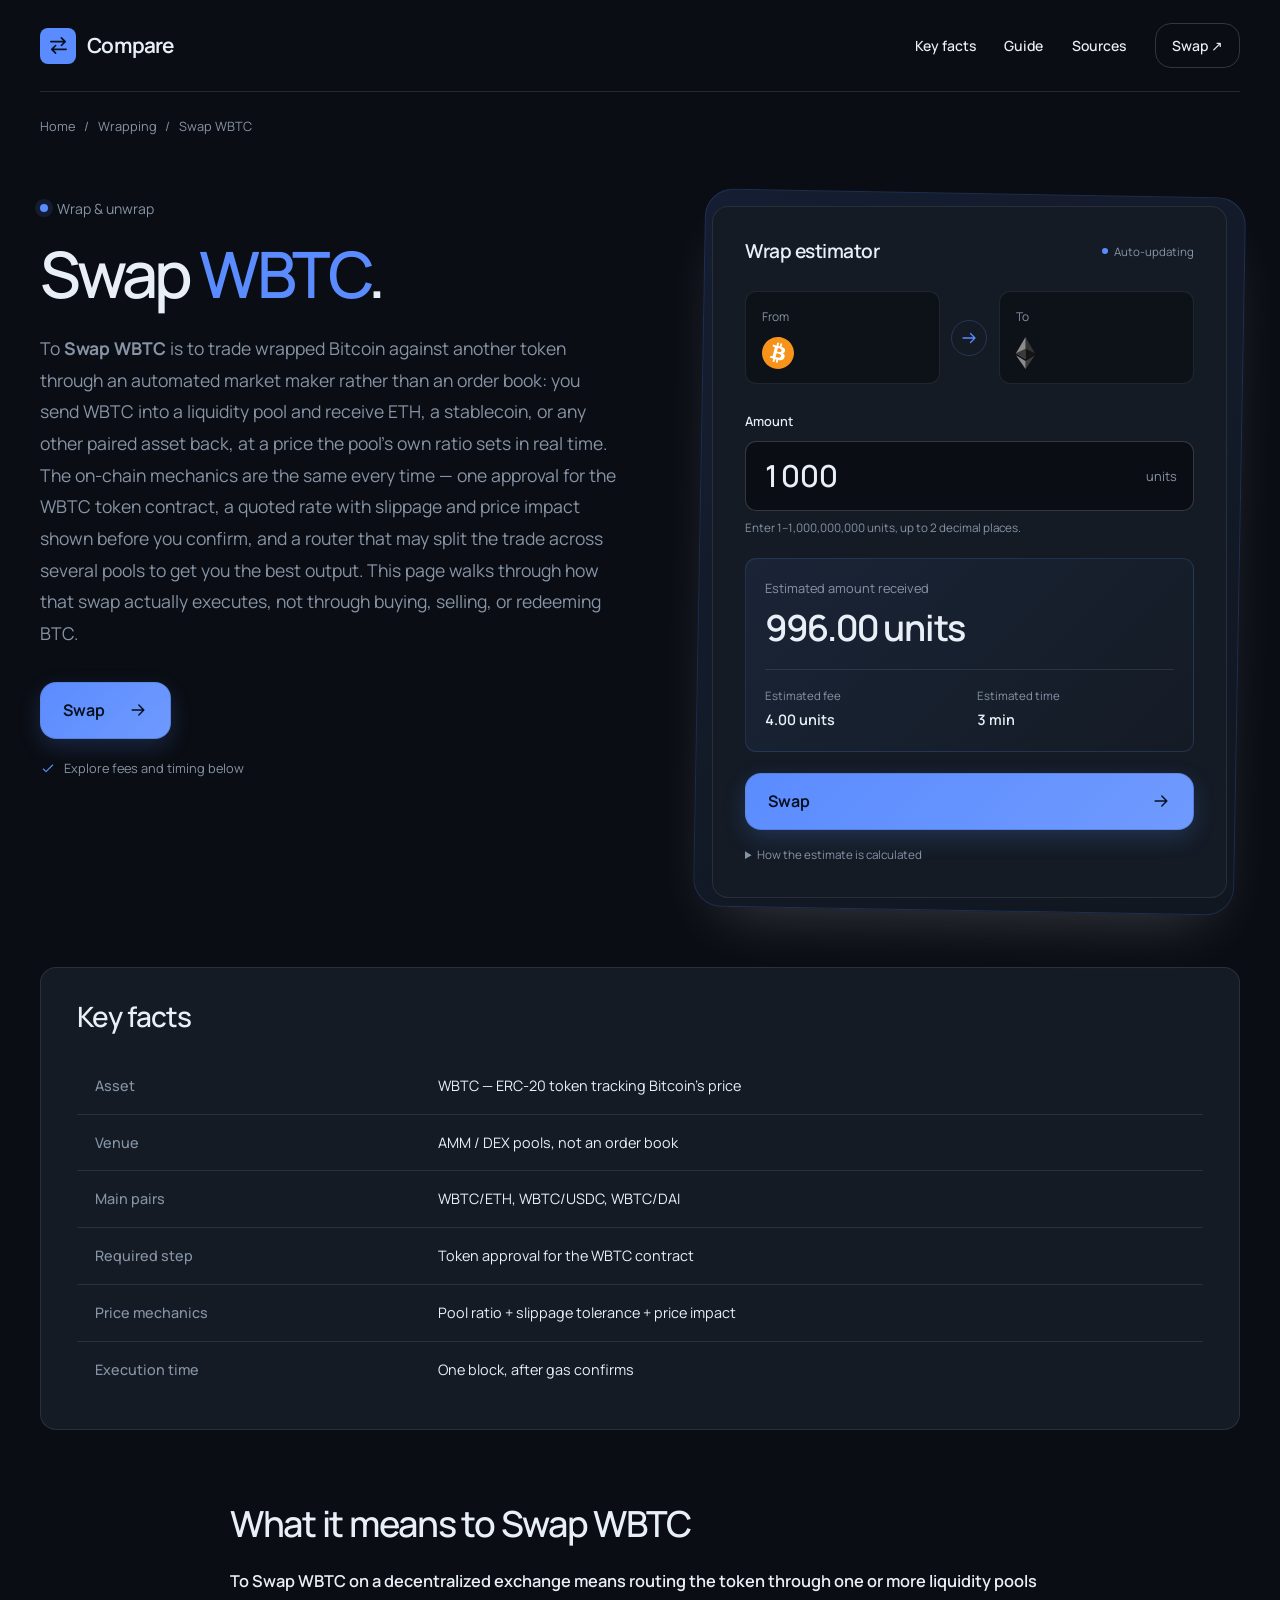
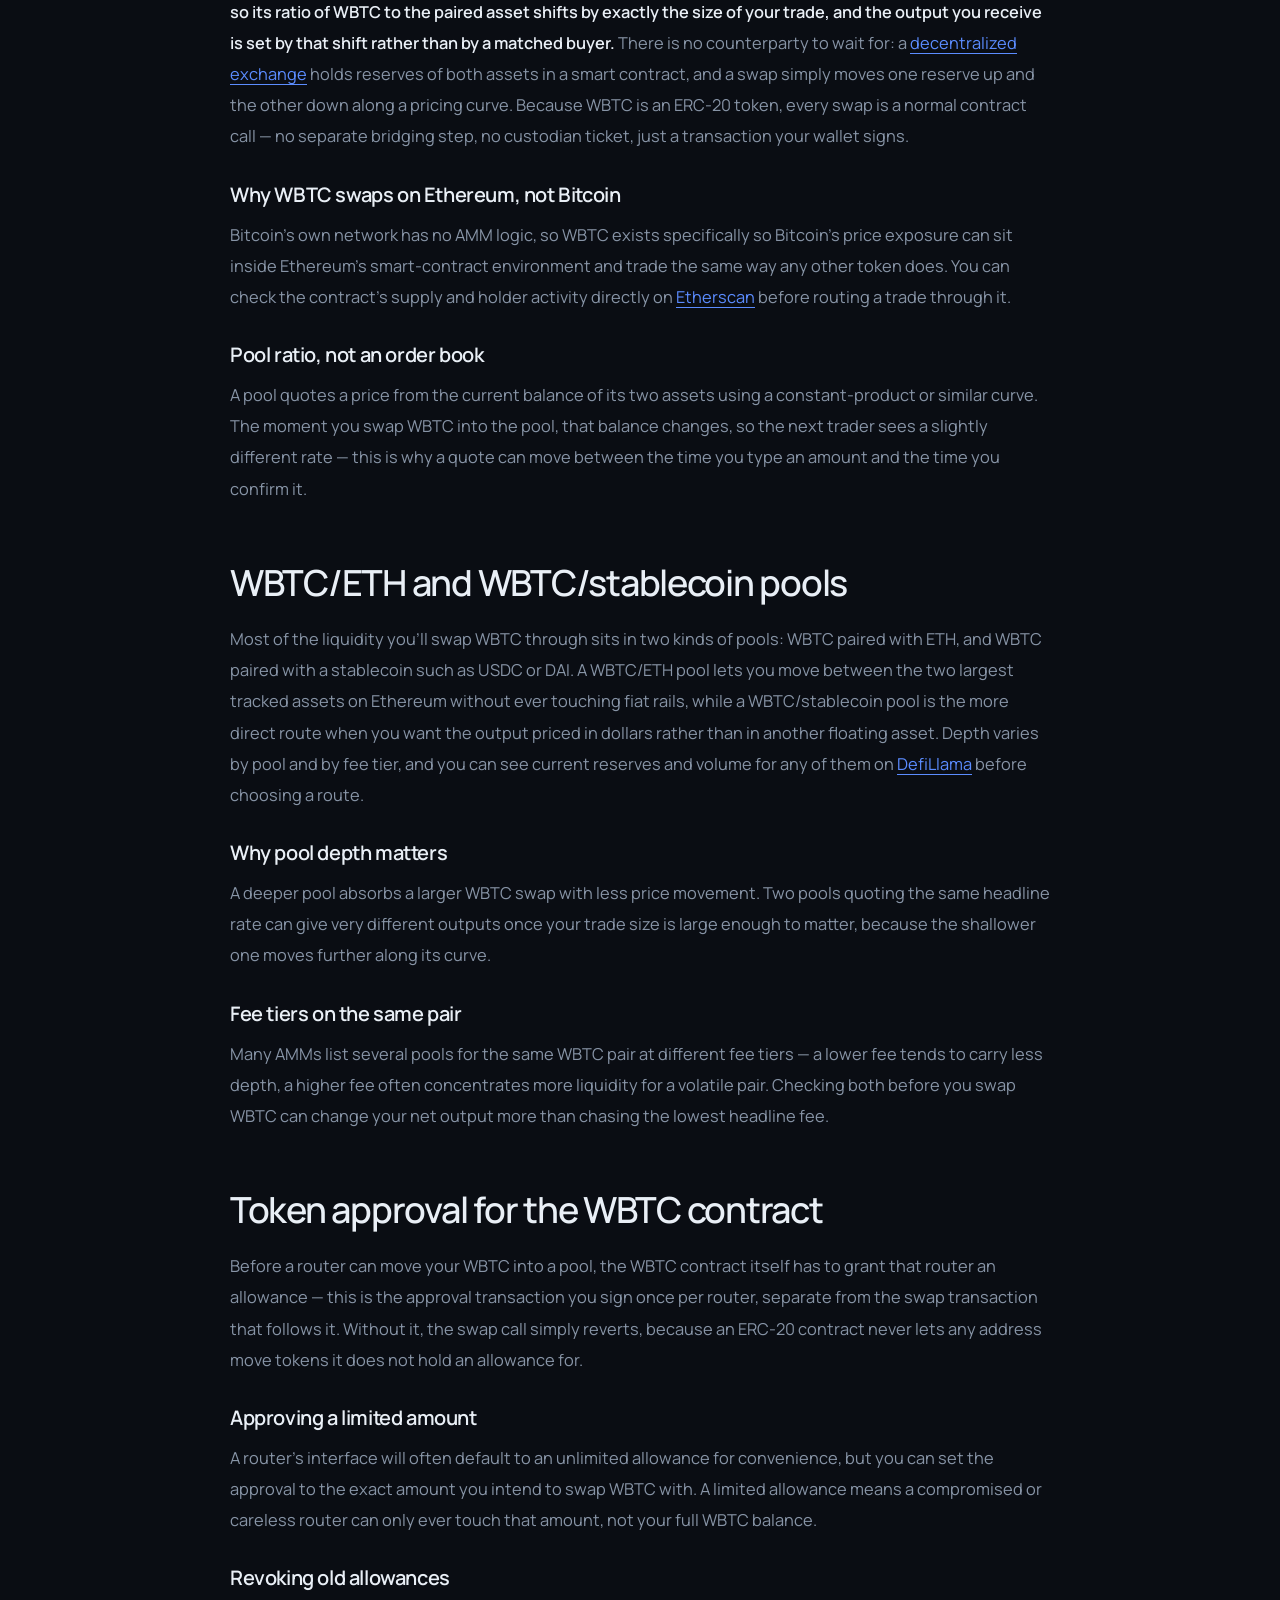
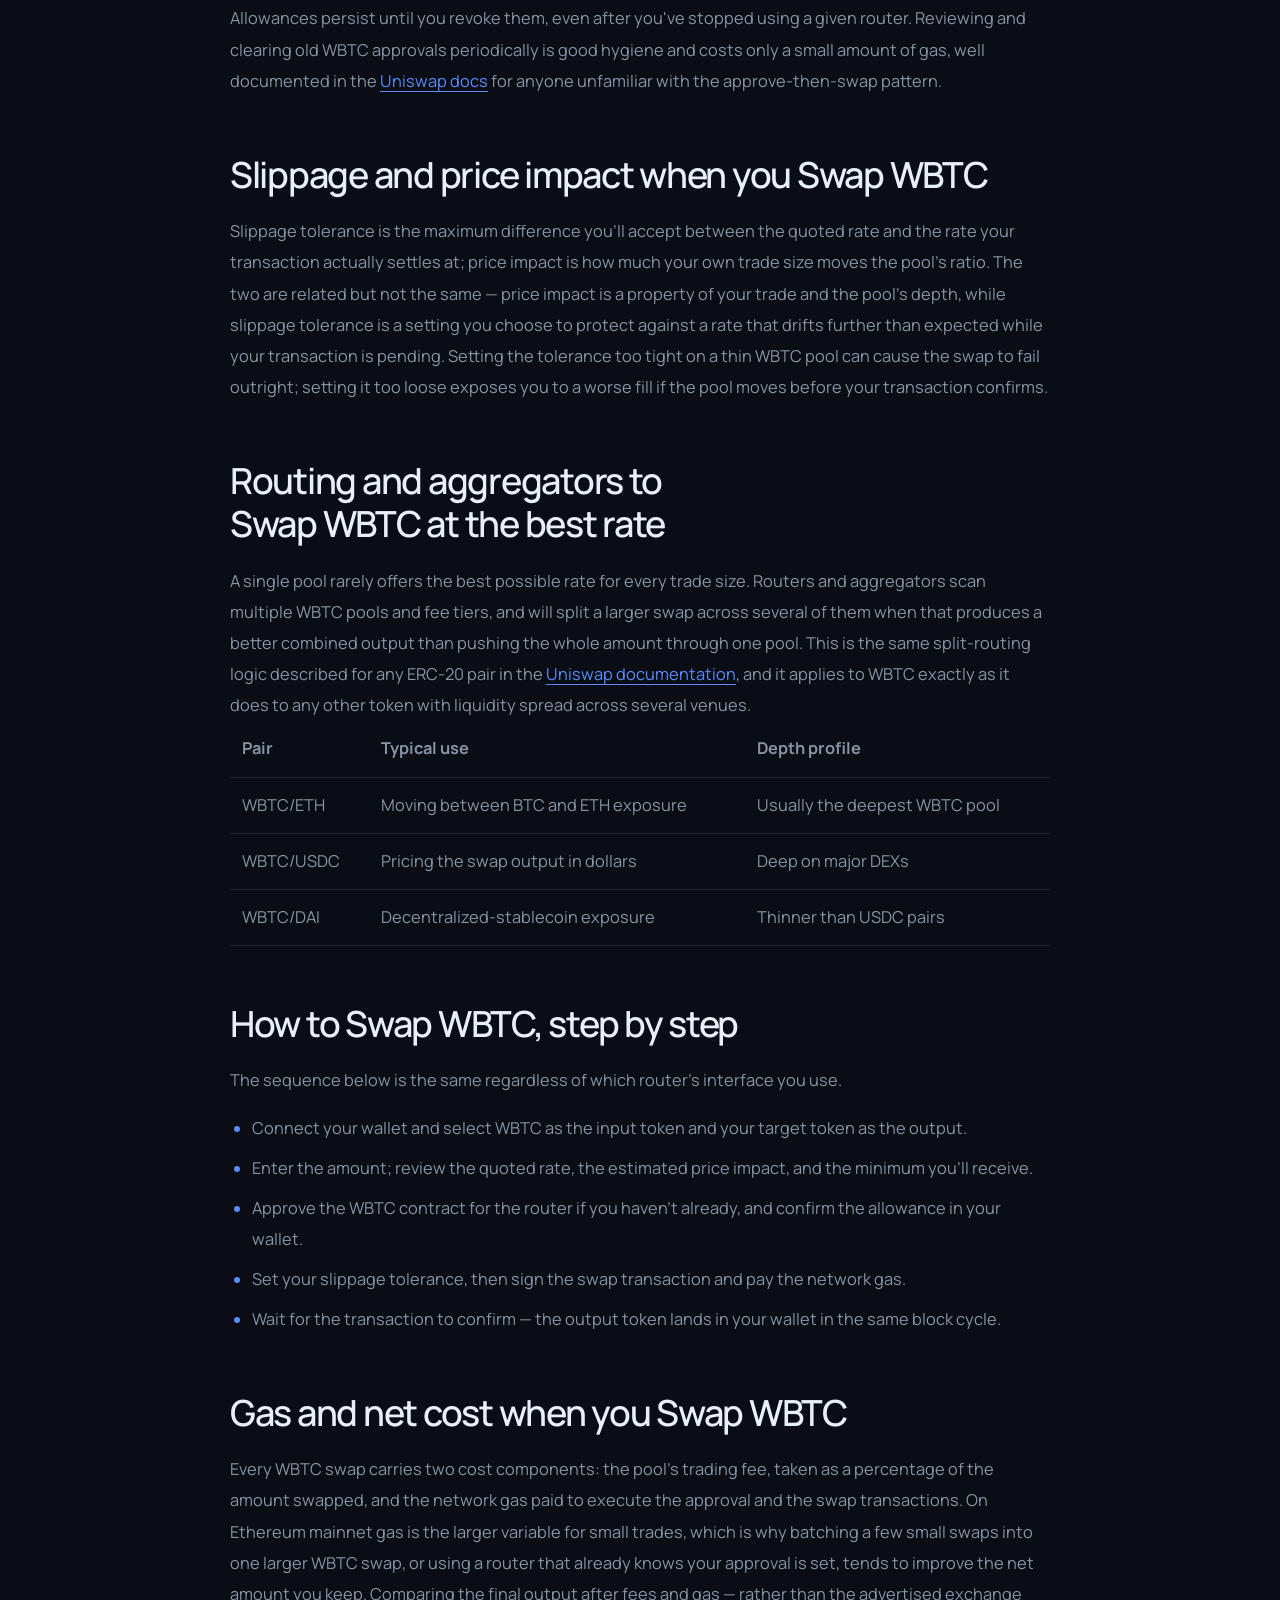
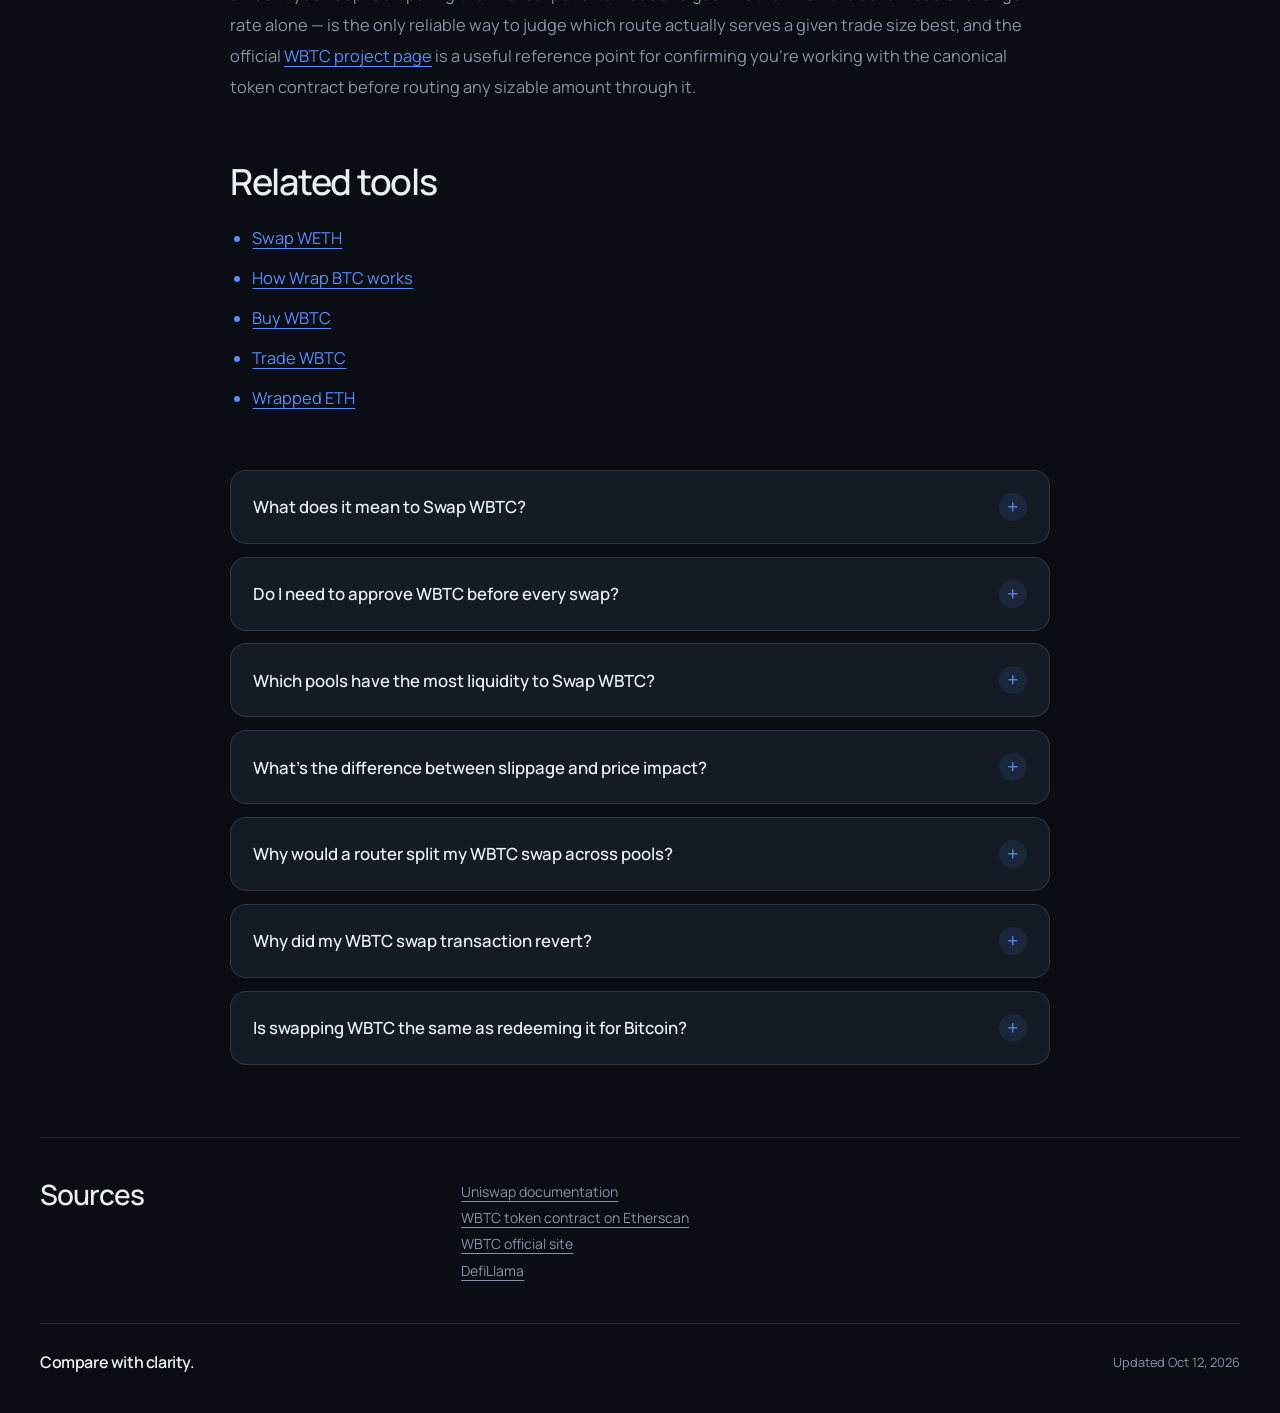
==== commit ddceac84: "Internal network interlinking (Related block, dofollow)" ====
--- a/index.html
+++ b/index.html
@@ -13,7 +13,7 @@
 <meta name="twitter:card" content="summary_large_image">
 <meta name="twitter:title" content="Swap WBTC">
 <link rel="preconnect" href="https://fonts.googleapis.com"><link rel="preconnect" href="https://fonts.gstatic.com" crossorigin><link rel="stylesheet" href="https://fonts.googleapis.com/css2?family=Manrope:wght@400;500;600;700&family=Manrope:wght@500;600;700&display=swap">
-<script type="application/ld+json">{"@context": "https://schema.org", "@graph": [{"@type": "WebSite", "@id": "https://swap-wbtc.github.io/#website", "url": "https://swap-wbtc.github.io/", "name": "Swap WBTC — WBTC/ETH & Stablecoin Pools, Slippage, Routing"}, {"@type": "WebPage", "@id": "https://swap-wbtc.github.io/#webpage", "url": "https://swap-wbtc.github.io/", "name": "Swap WBTC — WBTC/ETH & Stablecoin Pools, Slippage, Routing", "isPartOf": {"@id": "https://swap-wbtc.github.io/#website"}, "description": "Swap WBTC on an AMM: how WBTC/ETH and WBTC/stablecoin pools price a trade, what approving the WBTC contract does, how slippage and price impact move on WBTC pairs, and how routers find the best path.", "datePublished": "2026-10-10", "dateModified": "2026-10-10"}, {"@type": "SoftwareApplication", "name": "Swap WBTC", "applicationCategory": "FinanceApplication", "operatingSystem": "Web", "offers": {"@type": "Offer", "price": "0", "priceCurrency": "USD"}}, {"@type": "BreadcrumbList", "itemListElement": [{"@type": "ListItem", "position": 1, "name": "Home", "item": "https://swap-wbtc.github.io/"}, {"@type": "ListItem", "position": 2, "name": "Wrapping"}, {"@type": "ListItem", "position": 3, "name": "Swap WBTC"}]}, {"@type": "FAQPage", "mainEntity": [{"@type": "Question", "name": "What does it mean to Swap WBTC?", "acceptedAnswer": {"@type": "Answer", "text": "It means trading WBTC against another token through an AMM liquidity pool rather than an order book — the pool's own ratio of the two assets sets the rate, and the trade executes in a single on-chain transaction."}}, {"@type": "Question", "name": "Do I need to approve WBTC before every swap?", "acceptedAnswer": {"@type": "Answer", "text": "No. The approval is a one-time allowance per router; once it's set for the amount or token you intend to trade, later swaps through that same router only need the swap transaction itself."}}, {"@type": "Question", "name": "Which pools have the most liquidity to Swap WBTC?", "acceptedAnswer": {"@type": "Answer", "text": "WBTC/ETH and WBTC/USDC pools are typically the deepest on major decentralized exchanges, meaning they absorb larger trades with less price impact than thinner pairs like WBTC/DAI."}}, {"@type": "Question", "name": "What's the difference between slippage and price impact?", "acceptedAnswer": {"@type": "Answer", "text": "Price impact is how much your own trade size moves the pool's ratio. Slippage tolerance is the maximum deviation from the quote you're willing to accept while your transaction is pending — a setting you choose, not a property of the pool."}}, {"@type": "Question", "name": "Why would a router split my WBTC swap across pools?", "acceptedAnswer": {"@type": "Answer", "text": "Splitting a trade across multiple pools or fee tiers can produce a better combined output than routing the full amount through a single pool, especially once the trade size is large enough to move one pool's ratio significantly."}}, {"@type": "Question", "name": "Why did my WBTC swap transaction revert?", "acceptedAnswer": {"@type": "Answer", "text": "The most common causes are a missing or insufficient token approval, a slippage tolerance set tighter than the pool's actual movement during confirmation, or not enough ETH in your wallet to cover gas."}}, {"@type": "Question", "name": "Is swapping WBTC the same as redeeming it for Bitcoin?", "acceptedAnswer": {"@type": "Answer", "text": "No. Swapping WBTC trades it for another token inside a liquidity pool on Ethereum. Redeeming WBTC back to native Bitcoin is a separate custodial process handled through the WBTC merchant network, not through a DEX pool."}}]}]}</script>
+<script type="application/ld+json">{"@context": "https://schema.org", "@graph": [{"@type": "WebSite", "@id": "https://swap-wbtc.github.io/#website", "url": "https://swap-wbtc.github.io/", "name": "Swap WBTC — WBTC/ETH & Stablecoin Pools, Slippage, Routing"}, {"@type": "WebPage", "@id": "https://swap-wbtc.github.io/#webpage", "url": "https://swap-wbtc.github.io/", "name": "Swap WBTC — WBTC/ETH & Stablecoin Pools, Slippage, Routing", "isPartOf": {"@id": "https://swap-wbtc.github.io/#website"}, "description": "Swap WBTC on an AMM: how WBTC/ETH and WBTC/stablecoin pools price a trade, what approving the WBTC contract does, how slippage and price impact move on WBTC pairs, and how routers find the best path.", "datePublished": "2026-10-12", "dateModified": "2026-10-12"}, {"@type": "SoftwareApplication", "name": "Swap WBTC", "applicationCategory": "FinanceApplication", "operatingSystem": "Web", "offers": {"@type": "Offer", "price": "0", "priceCurrency": "USD"}}, {"@type": "BreadcrumbList", "itemListElement": [{"@type": "ListItem", "position": 1, "name": "Home", "item": "https://swap-wbtc.github.io/"}, {"@type": "ListItem", "position": 2, "name": "Wrapping"}, {"@type": "ListItem", "position": 3, "name": "Swap WBTC"}]}, {"@type": "FAQPage", "mainEntity": [{"@type": "Question", "name": "What does it mean to Swap WBTC?", "acceptedAnswer": {"@type": "Answer", "text": "It means trading WBTC against another token through an AMM liquidity pool rather than an order book — the pool's own ratio of the two assets sets the rate, and the trade executes in a single on-chain transaction."}}, {"@type": "Question", "name": "Do I need to approve WBTC before every swap?", "acceptedAnswer": {"@type": "Answer", "text": "No. The approval is a one-time allowance per router; once it's set for the amount or token you intend to trade, later swaps through that same router only need the swap transaction itself."}}, {"@type": "Question", "name": "Which pools have the most liquidity to Swap WBTC?", "acceptedAnswer": {"@type": "Answer", "text": "WBTC/ETH and WBTC/USDC pools are typically the deepest on major decentralized exchanges, meaning they absorb larger trades with less price impact than thinner pairs like WBTC/DAI."}}, {"@type": "Question", "name": "What's the difference between slippage and price impact?", "acceptedAnswer": {"@type": "Answer", "text": "Price impact is how much your own trade size moves the pool's ratio. Slippage tolerance is the maximum deviation from the quote you're willing to accept while your transaction is pending — a setting you choose, not a property of the pool."}}, {"@type": "Question", "name": "Why would a router split my WBTC swap across pools?", "acceptedAnswer": {"@type": "Answer", "text": "Splitting a trade across multiple pools or fee tiers can produce a better combined output than routing the full amount through a single pool, especially once the trade size is large enough to move one pool's ratio significantly."}}, {"@type": "Question", "name": "Why did my WBTC swap transaction revert?", "acceptedAnswer": {"@type": "Answer", "text": "The most common causes are a missing or insufficient token approval, a slippage tolerance set tighter than the pool's actual movement during confirmation, or not enough ETH in your wallet to cover gas."}}, {"@type": "Question", "name": "Is swapping WBTC the same as redeeming it for Bitcoin?", "acceptedAnswer": {"@type": "Answer", "text": "No. Swapping WBTC trades it for another token inside a liquidity pool on Ethereum. Redeeming WBTC back to native Bitcoin is a separate custodial process handled through the WBTC merchant network, not through a DEX pool."}}]}]}</script>
 <style>
 :root{--bg:#0A0D13;--surface:#141B25;--text:#E9EFF6;--muted:#8794A6;--accent:#5B8CFF;--accent-ink:#05101F;--radius:16px;--display:"Manrope";--body:"Manrope"}
 *{box-sizing:border-box}
@@ -186,7 +186,7 @@
 <section class="ce0bb10"><h2 class="c9f50bd">Slippage and price impact when you Swap WBTC</h2><div class="c3d501d">Slippage tolerance is the maximum difference you'll accept between the quoted rate and the rate your transaction actually settles at; price impact is how much your own trade size moves the pool's ratio. The two are related but not the same — price impact is a property of your trade and the pool's depth, while slippage tolerance is a setting you choose to protect against a rate that drifts further than expected while your transaction is pending. Setting the tolerance too tight on a thin WBTC pool can cause the swap to fail outright; setting it too loose exposes you to a worse fill if the pool moves before your transaction confirms.</div></section>
 <section class="ce0bb10"><h2 class="c9f50bd">Routing and aggregators to Swap WBTC at the best rate</h2><div class="c3d501d">A single pool rarely offers the best possible rate for every trade size. Routers and aggregators scan multiple WBTC pools and fee tiers, and will split a larger swap across several of them when that produces a better combined output than pushing the whole amount through one pool. This is the same split-routing logic described for any ERC-20 pair in the <a href="https://docs.uniswap.org/" rel="nofollow noopener" target="_blank">Uniswap documentation</a>, and it applies to WBTC exactly as it does to any other token with liquidity spread across several venues.<table><thead><tr><th>Pair</th><th>Typical use</th><th>Depth profile</th></tr></thead><tbody><tr><td>WBTC/ETH</td><td>Moving between BTC and ETH exposure</td><td>Usually the deepest WBTC pool</td></tr><tr><td>WBTC/USDC</td><td>Pricing the swap output in dollars</td><td>Deep on major DEXs</td></tr><tr><td>WBTC/DAI</td><td>Decentralized-stablecoin exposure</td><td>Thinner than USDC pairs</td></tr></tbody></table></div></section>
 <section class="ce0bb10"><h2 class="c9f50bd">How to Swap WBTC, step by step</h2><div class="c3d501d">The sequence below is the same regardless of which router's interface you use.<ul><li>Connect your wallet and select WBTC as the input token and your target token as the output.</li><li>Enter the amount; review the quoted rate, the estimated price impact, and the minimum you'll receive.</li><li>Approve the WBTC contract for the router if you haven't already, and confirm the allowance in your wallet.</li><li>Set your slippage tolerance, then sign the swap transaction and pay the network gas.</li><li>Wait for the transaction to confirm — the output token lands in your wallet in the same block cycle.</li></ul></div></section>
-<section class="ce0bb10"><h2 class="c9f50bd">Gas and net cost when you Swap WBTC</h2><div class="c3d501d">Every WBTC swap carries two cost components: the pool's trading fee, taken as a percentage of the amount swapped, and the network gas paid to execute the approval and the swap transactions. On Ethereum mainnet gas is the larger variable for small trades, which is why batching a few small swaps into one larger WBTC swap, or using a router that already knows your approval is set, tends to improve the net amount you keep. Comparing the final output after fees and gas — rather than the advertised exchange rate alone — is the only reliable way to judge which route actually serves a given trade size best, and the official <a href="https://wbtc.network/" rel="nofollow noopener" target="_blank">WBTC project page</a> is a useful reference point for confirming you're working with the canonical token contract before routing any sizable amount through it.</div></section><details class="c6a4889"><summary class="cad2dc3">What does it mean to Swap WBTC?</summary><div class="cb70b4f">It means trading WBTC against another token through an AMM liquidity pool rather than an order book — the pool's own ratio of the two assets sets the rate, and the trade executes in a single on-chain transaction.</div></details>
+<section class="ce0bb10"><h2 class="c9f50bd">Gas and net cost when you Swap WBTC</h2><div class="c3d501d">Every WBTC swap carries two cost components: the pool's trading fee, taken as a percentage of the amount swapped, and the network gas paid to execute the approval and the swap transactions. On Ethereum mainnet gas is the larger variable for small trades, which is why batching a few small swaps into one larger WBTC swap, or using a router that already knows your approval is set, tends to improve the net amount you keep. Comparing the final output after fees and gas — rather than the advertised exchange rate alone — is the only reliable way to judge which route actually serves a given trade size best, and the official <a href="https://wbtc.network/" rel="nofollow noopener" target="_blank">WBTC project page</a> is a useful reference point for confirming you're working with the canonical token contract before routing any sizable amount through it.</div></section><section class="ce0bb10 cb25d1d" id="related"><h2 class="c9f50bd">Related tools</h2><div class="c3d501d"><ul><li><a href="https://swap-weth.github.io/">Swap WETH</a></li><li><a href="https://wrap-btc.github.io/">How Wrap BTC works</a></li><li><a href="https://buy-wbtc.github.io/">Buy WBTC</a></li><li><a href="https://trade-wbtc.github.io/">Trade WBTC</a></li><li><a href="https://wrapped-eth.github.io/">Wrapped ETH</a></li></ul></div></section><details class="c6a4889"><summary class="cad2dc3">What does it mean to Swap WBTC?</summary><div class="cb70b4f">It means trading WBTC against another token through an AMM liquidity pool rather than an order book — the pool's own ratio of the two assets sets the rate, and the trade executes in a single on-chain transaction.</div></details>
 <details class="c6a4889"><summary class="cad2dc3">Do I need to approve WBTC before every swap?</summary><div class="cb70b4f">No. The approval is a one-time allowance per router; once it's set for the amount or token you intend to trade, later swaps through that same router only need the swap transaction itself.</div></details>
 <details class="c6a4889"><summary class="cad2dc3">Which pools have the most liquidity to Swap WBTC?</summary><div class="cb70b4f">WBTC/ETH and WBTC/USDC pools are typically the deepest on major decentralized exchanges, meaning they absorb larger trades with less price impact than thinner pairs like WBTC/DAI.</div></details>
 <details class="c6a4889"><summary class="cad2dc3">What's the difference between slippage and price impact?</summary><div class="cb70b4f">Price impact is how much your own trade size moves the pool's ratio. Slippage tolerance is the maximum deviation from the quote you're willing to accept while your transaction is pending — a setting you choose, not a property of the pool.</div></details>
@@ -197,7 +197,7 @@
 <li><a class="c98accc" href="https://etherscan.io/token/0x2260fac5e5542a773aa44fbcfedf7c193bc2c599" rel="nofollow noopener" target="_blank">WBTC token contract on Etherscan</a></li>
 <li><a class="c98accc" href="https://wbtc.network/" rel="nofollow noopener" target="_blank">WBTC official site</a></li>
 <li><a class="c98accc" href="https://defillama.com/" rel="nofollow noopener" target="_blank">DefiLlama</a></li></ul></div></section>
-<footer class="cf1da63"><span class="c471217">Compare with clarity.</span><p class="c8b45ca">Updated Oct 10, 2026</p></footer>
+<footer class="cf1da63"><span class="c471217">Compare with clarity.</span><p class="c8b45ca">Updated Oct 12, 2026</p></footer>
 </div>
 <script>
 (() => {
